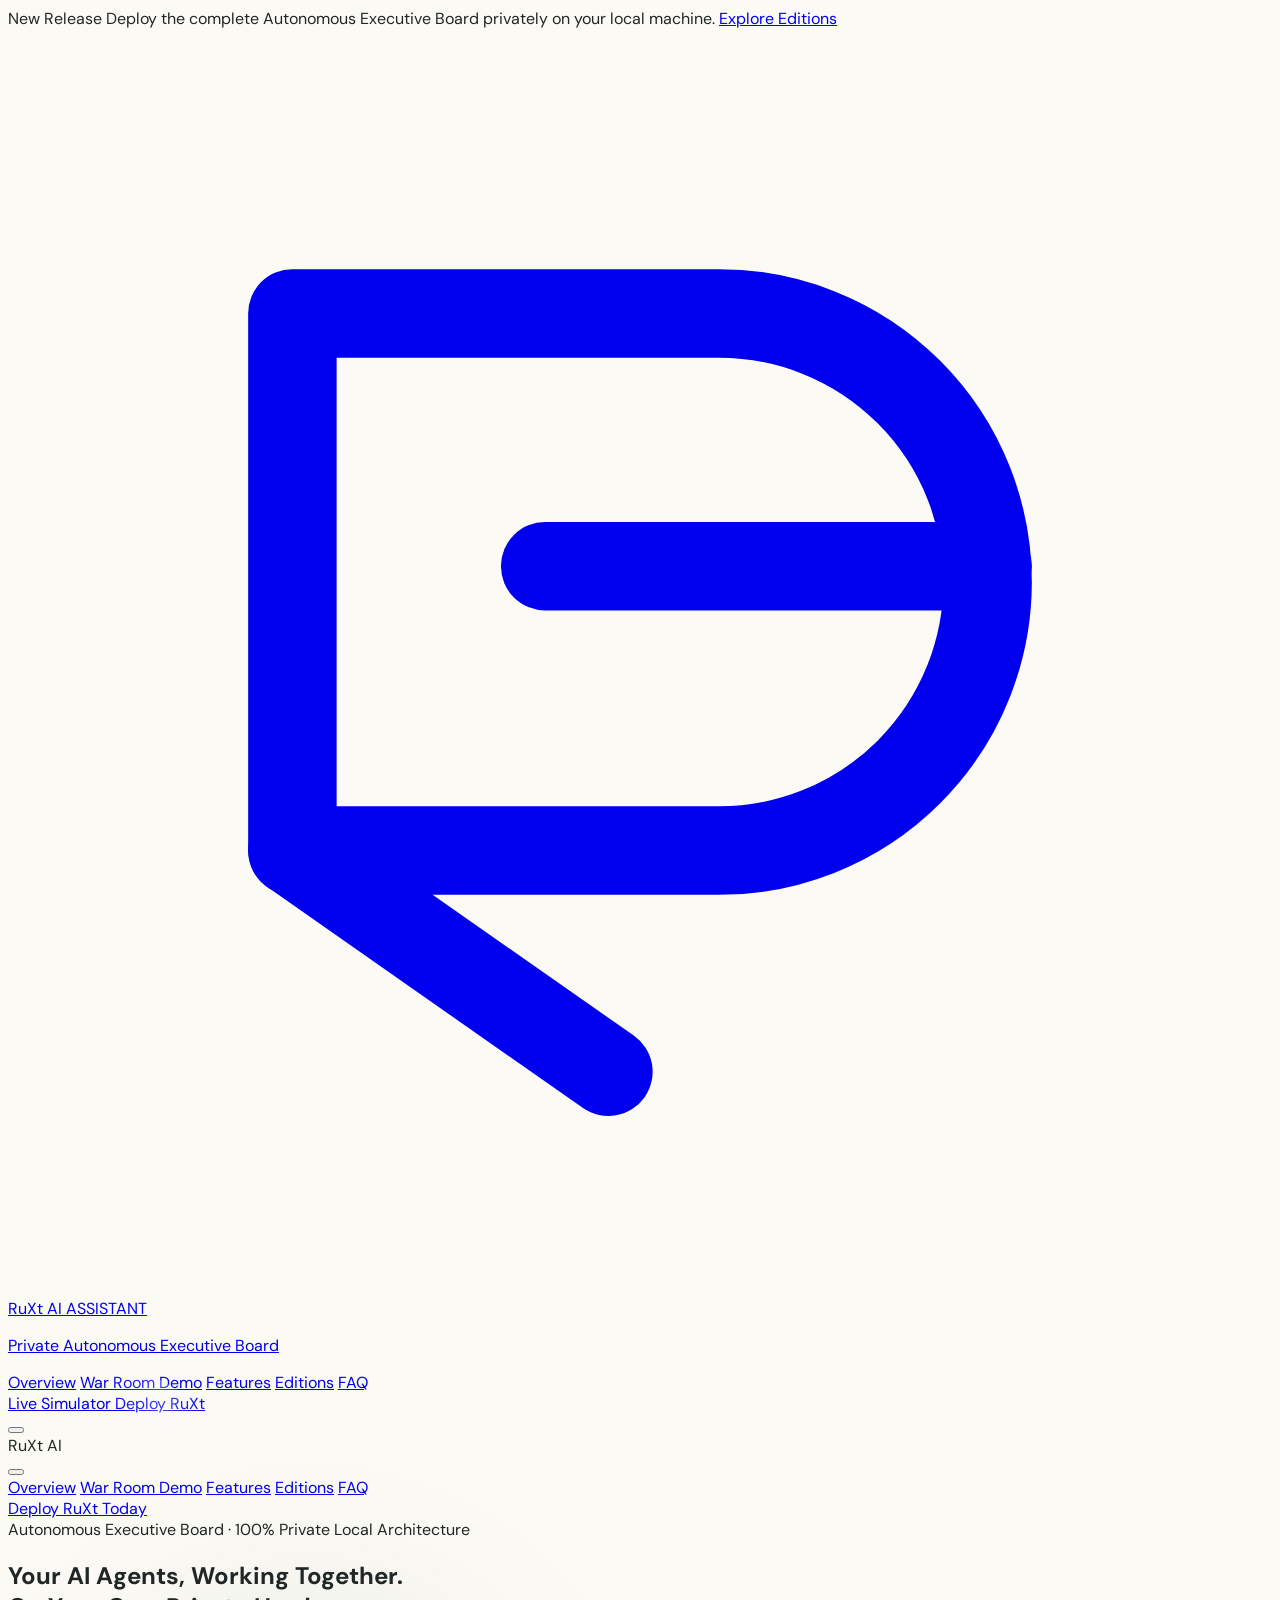
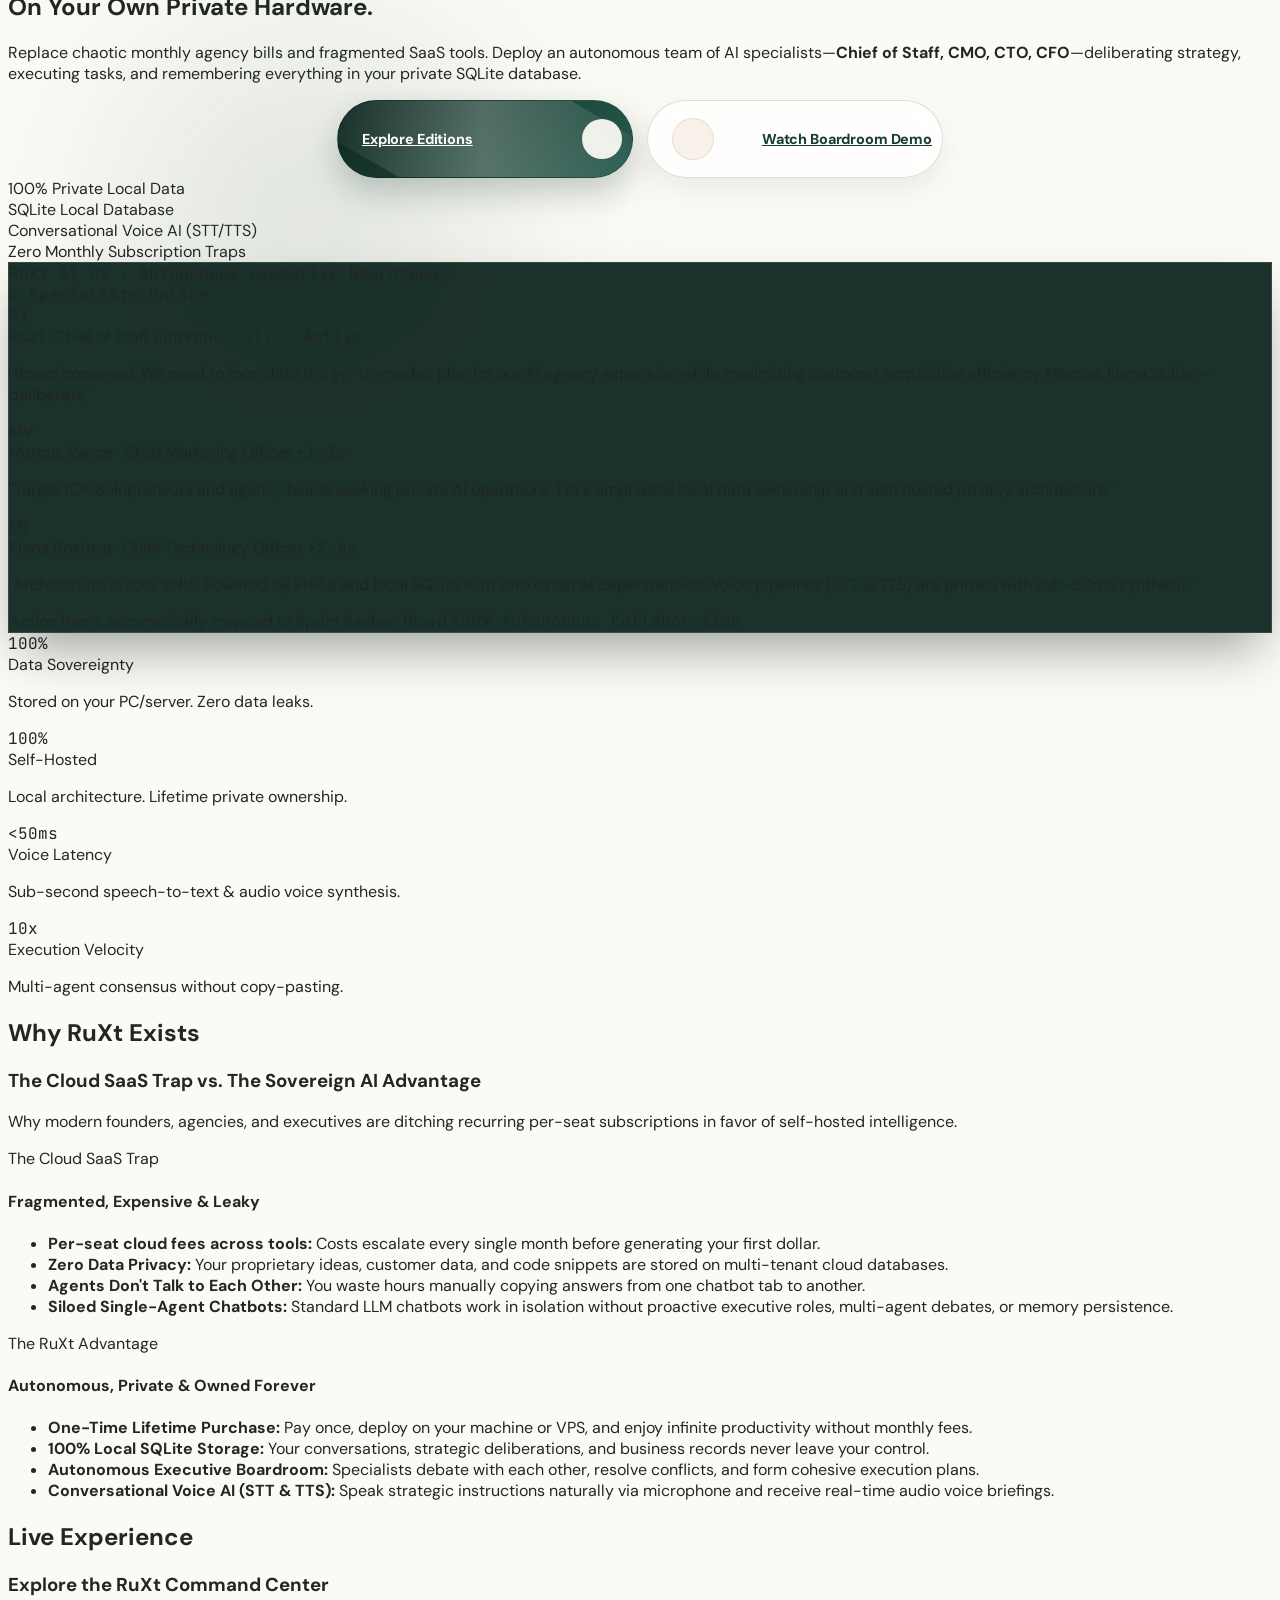
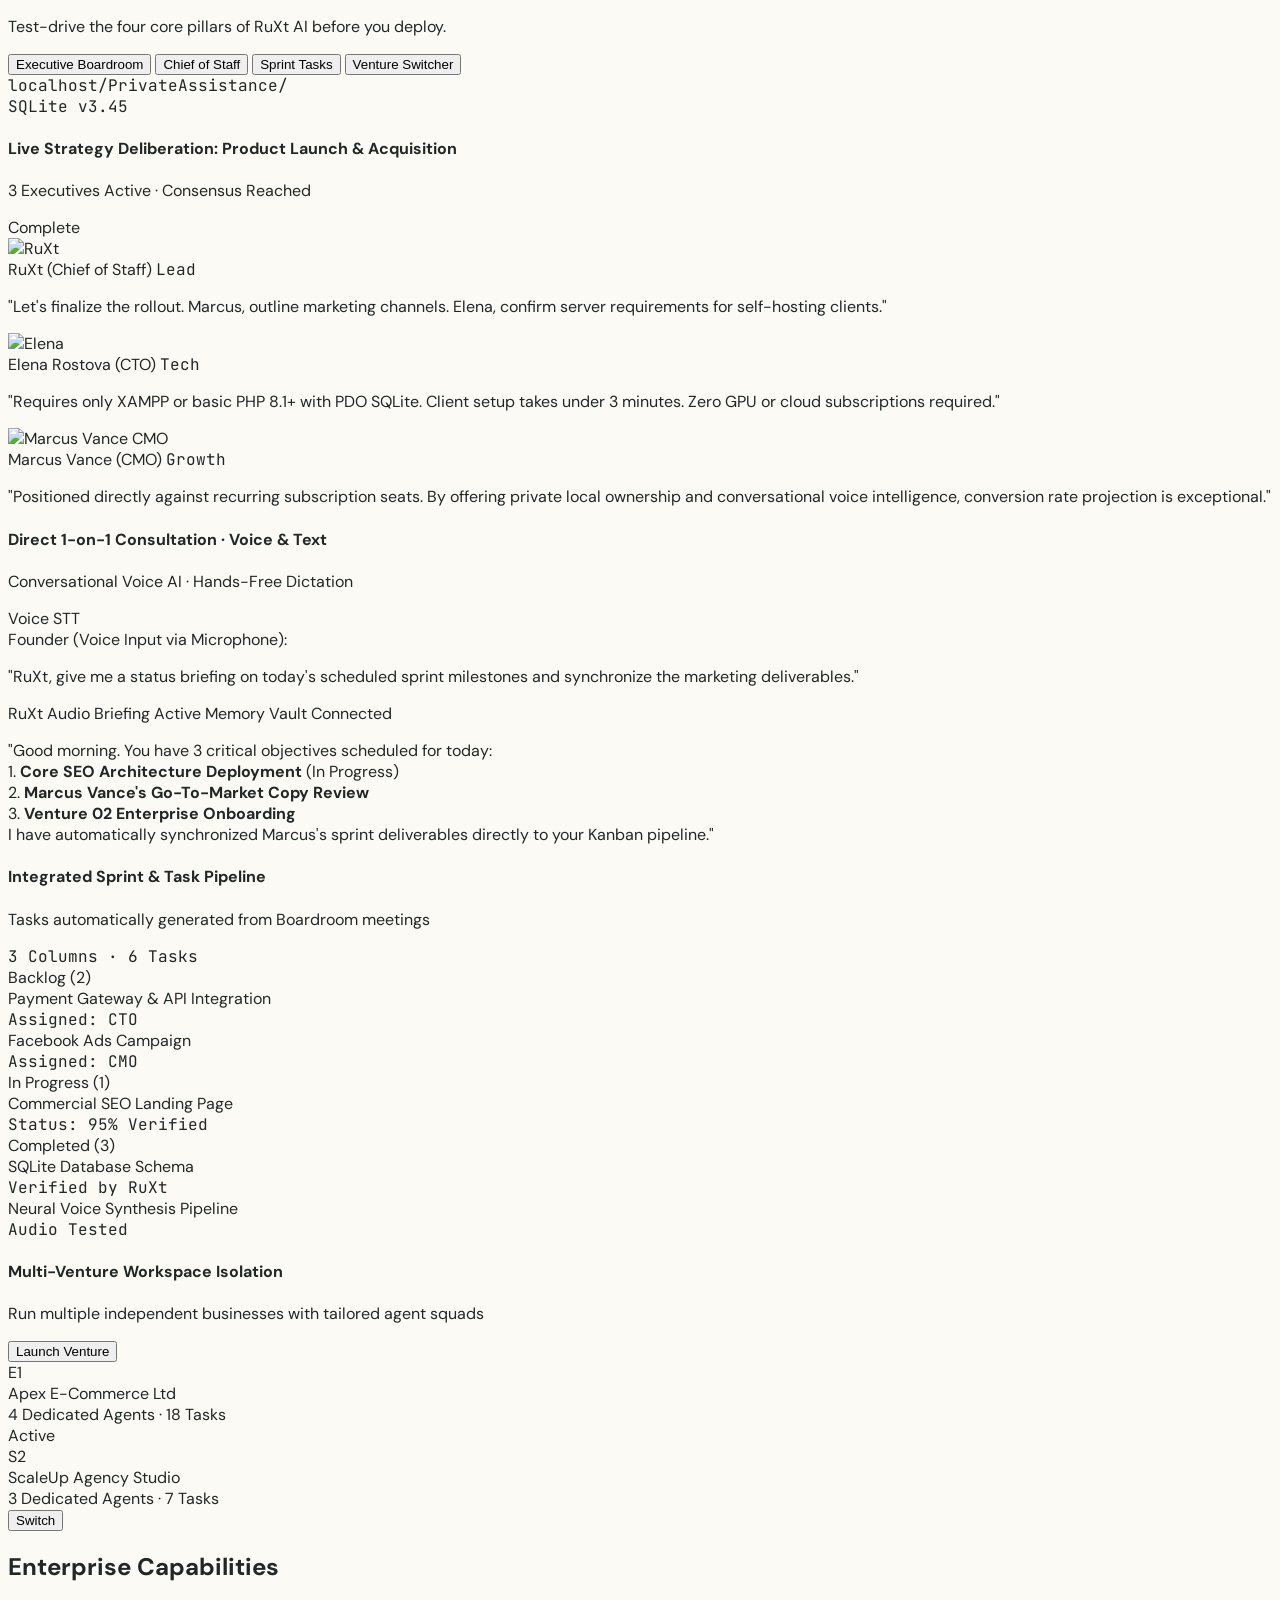
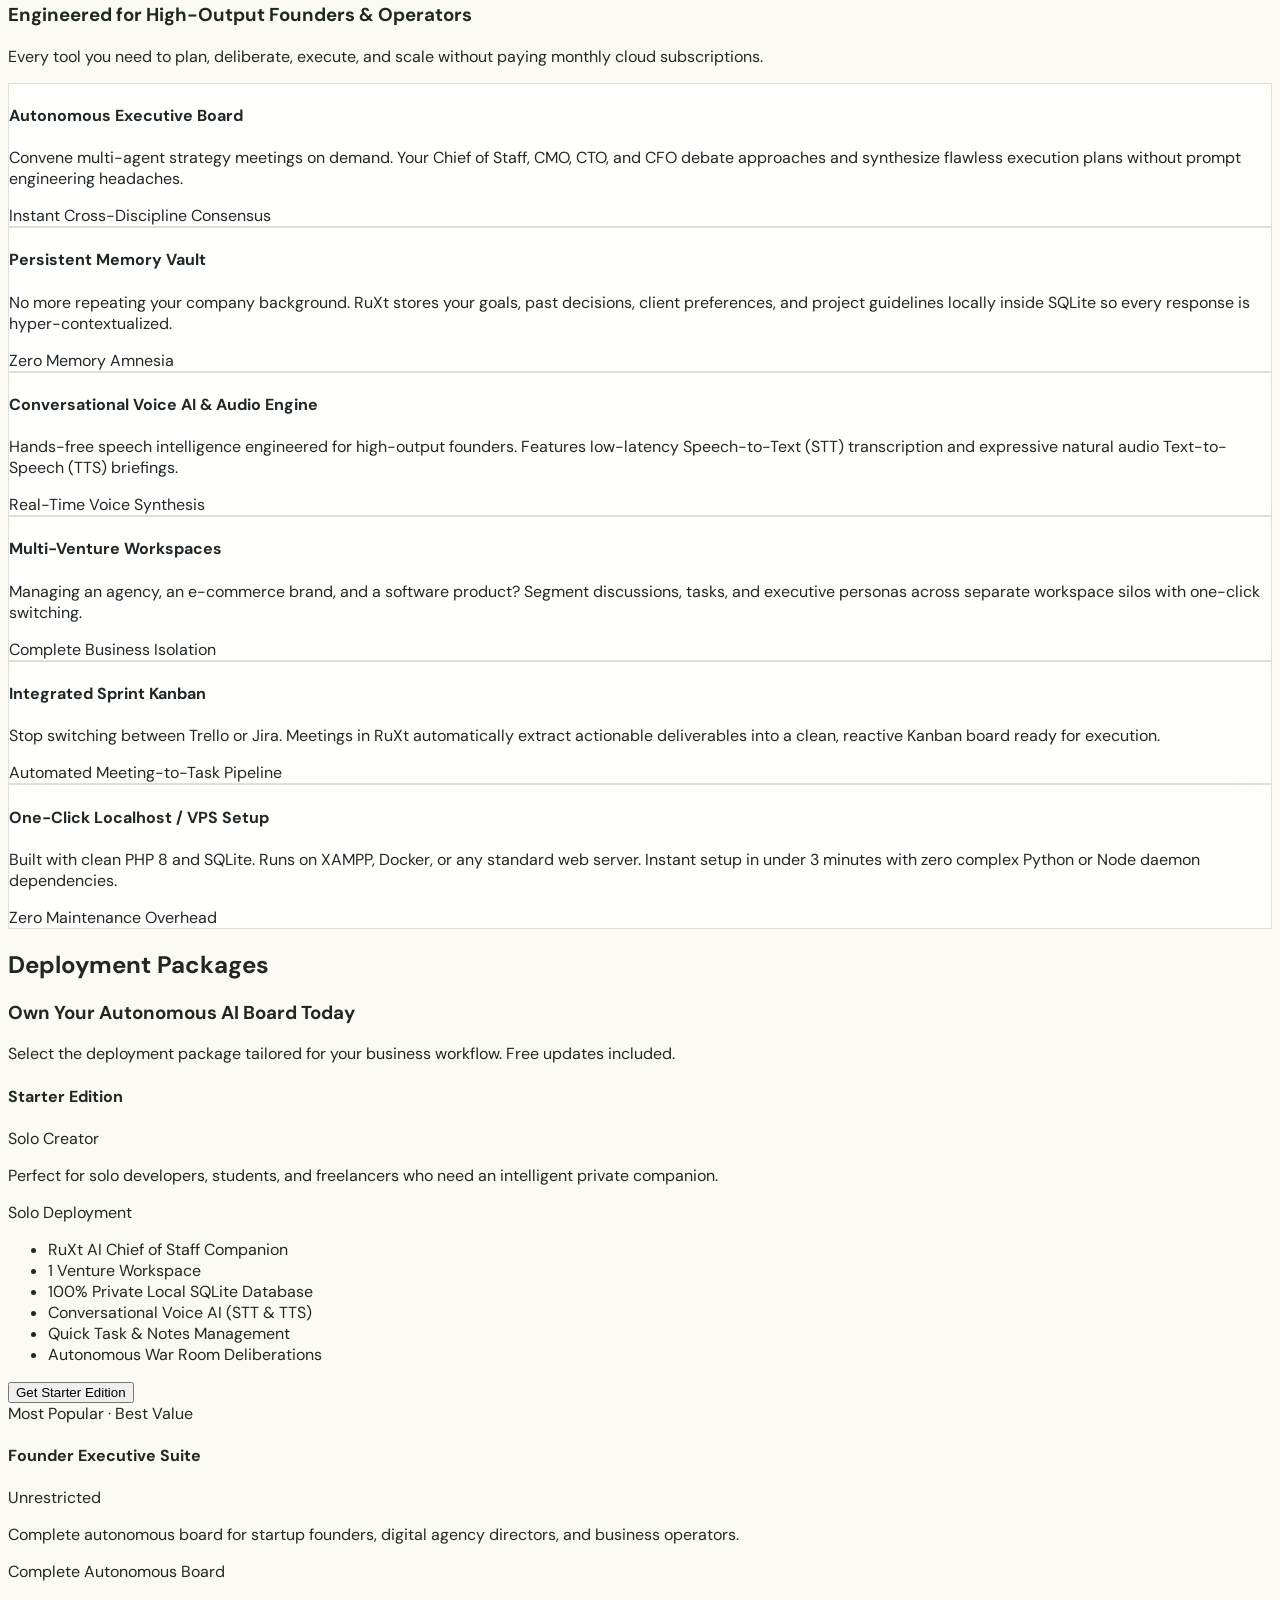
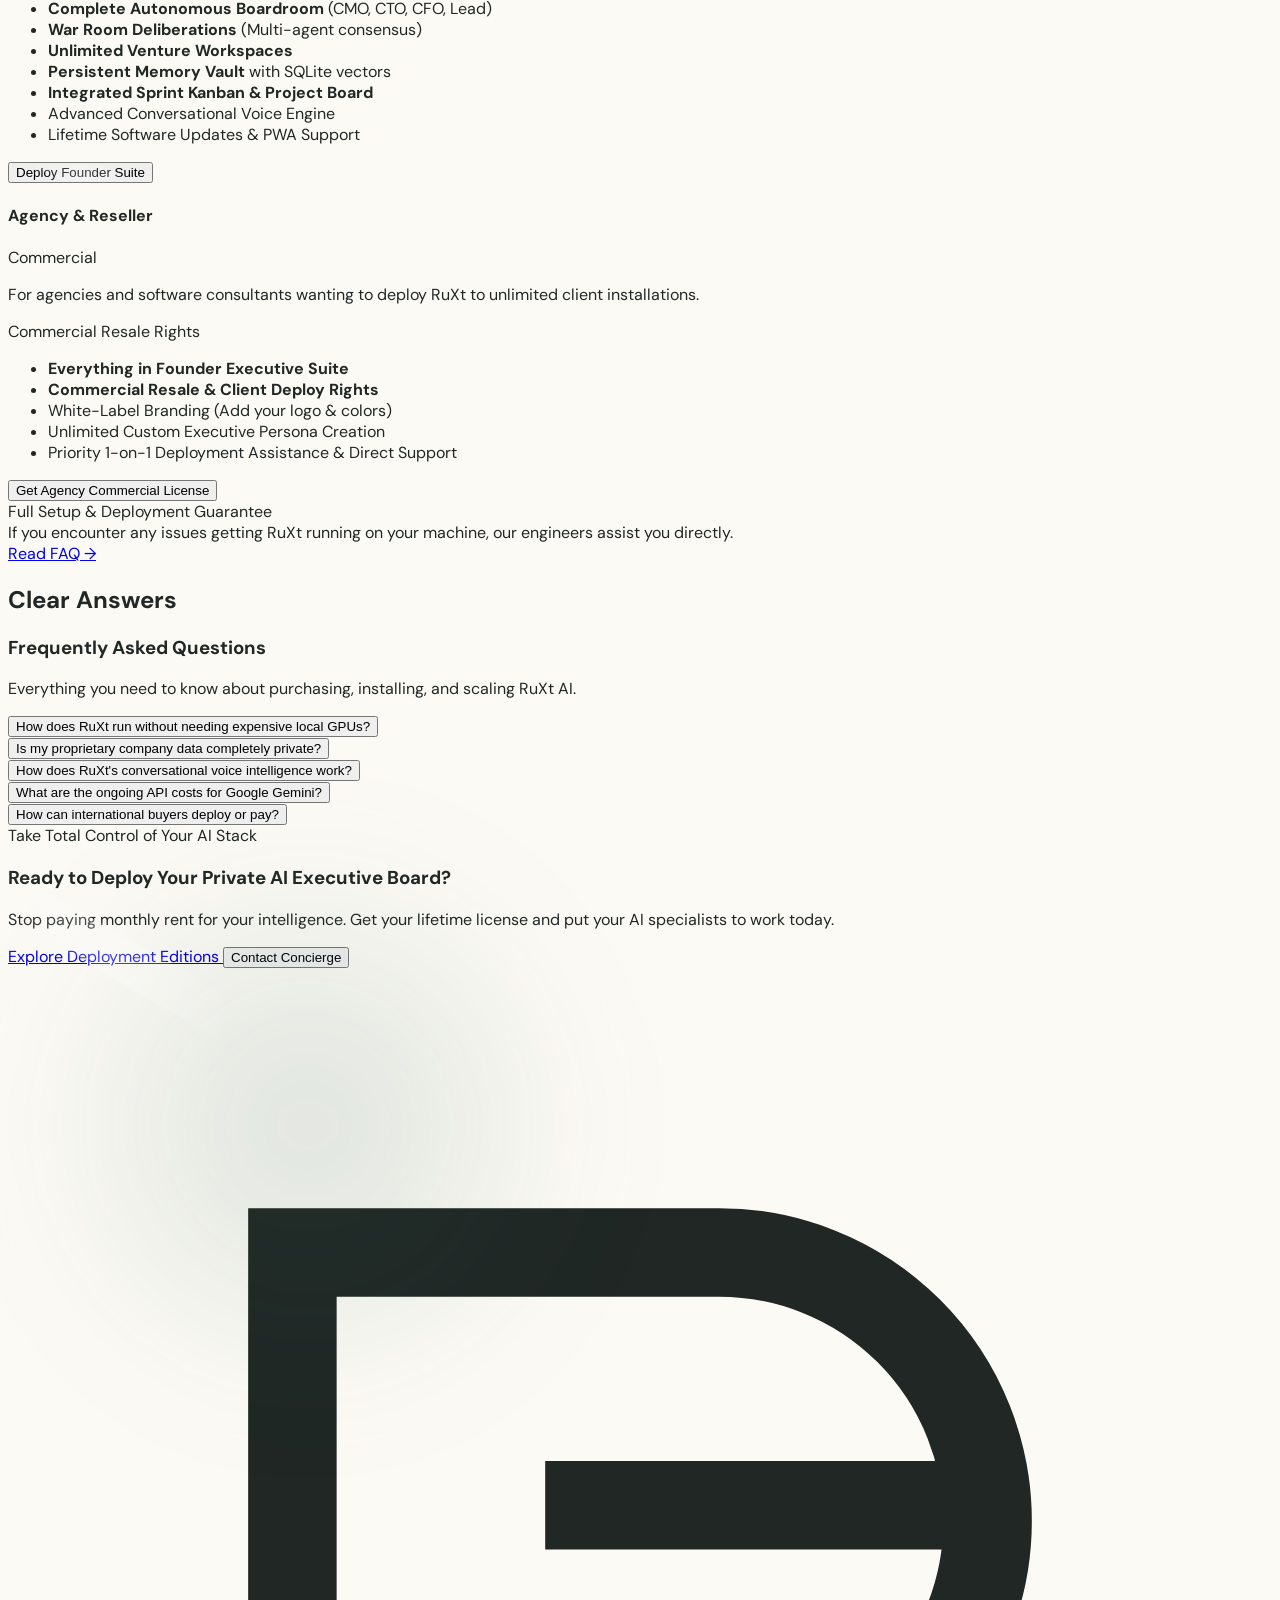
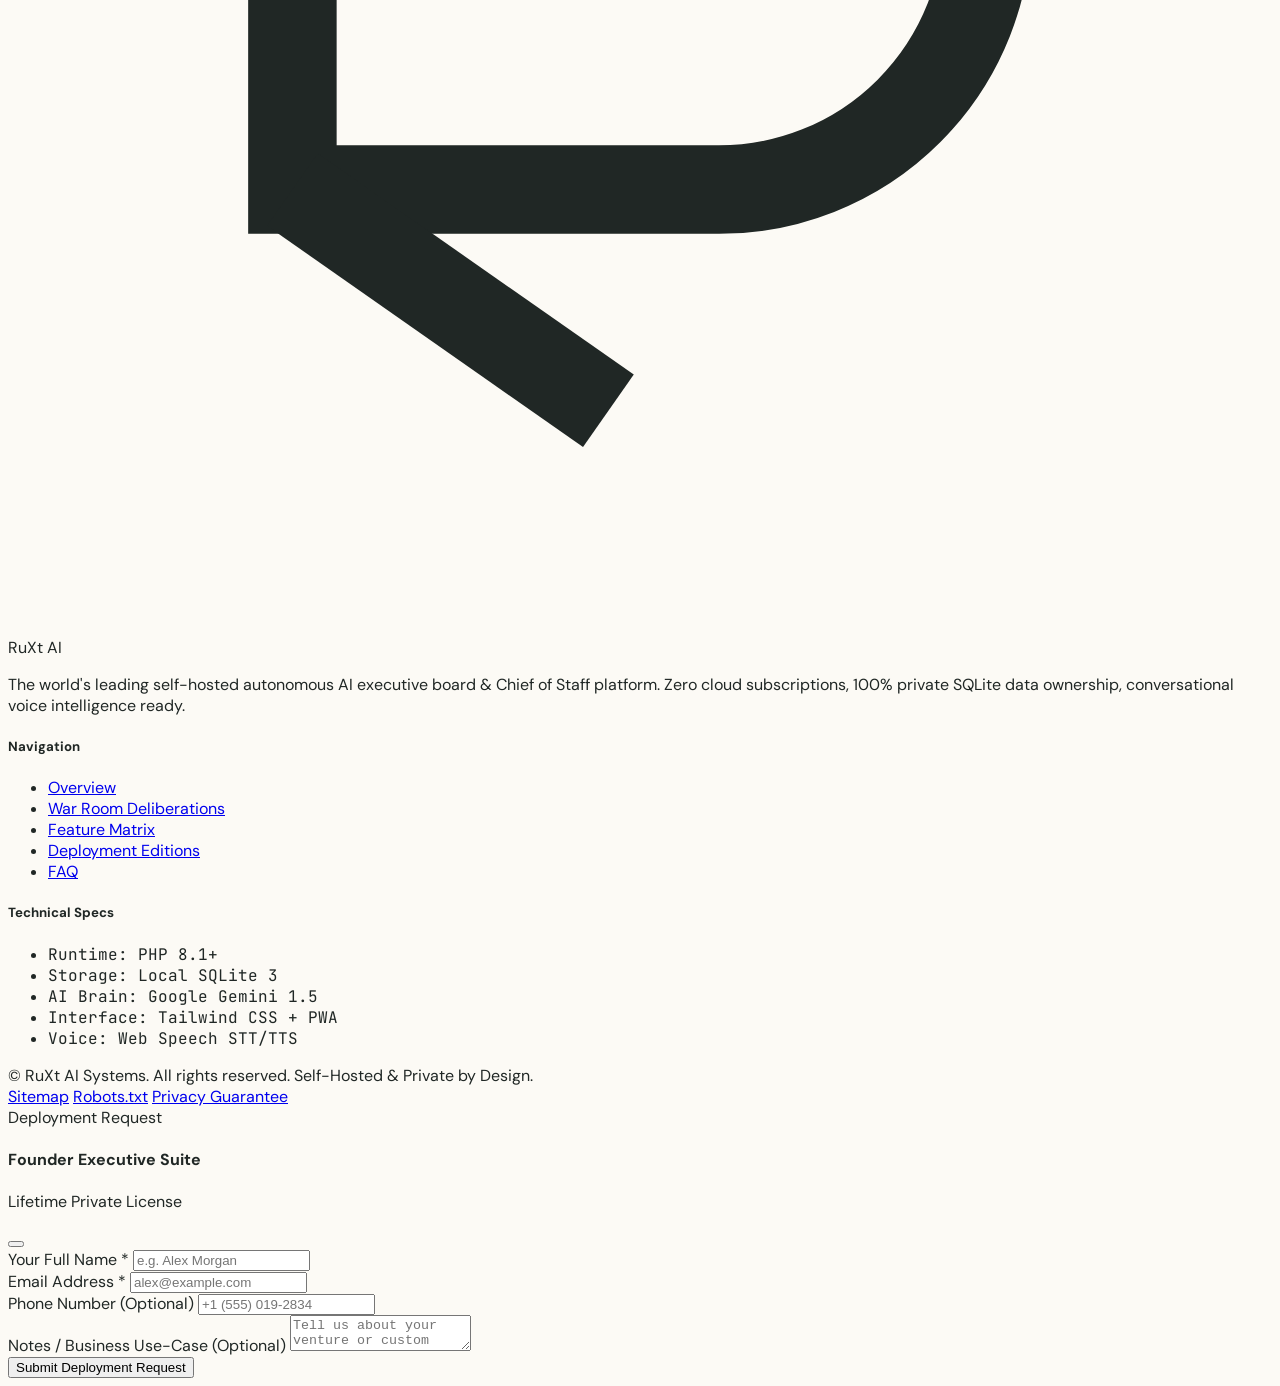
==== index.html @ 7f6bb033 "Refine homepage hero CTA buttons" ====
<!DOCTYPE html>
<html lang="en" class="scroll-smooth">
<head>
    <meta charset="UTF-8">
    <meta name="viewport" content="width=device-width, initial-scale=1.0, maximum-scale=5.0">
    <meta http-equiv="X-UA-Compatible" content="IE=edge">

    <!-- Primary SEO Meta Tags -->
    <title>RuXt AI · Autonomous AI Executive Board &amp; Private Chief of Staff Software</title>
    <meta name="title" content="RuXt AI · Autonomous AI Executive Board &amp; Private Chief of Staff Software">
    <meta name="description" content="Deploy an autonomous AI Executive Board &amp; Chief of Staff on your private hardware. 100% private SQLite database, zero SaaS subscription fees, conversational voice AI.">
    <meta name="keywords" content="autonomous AI executive board, private chief of staff, self-hosted AI agents, multi-agent AI deliberation, local SQLite AI memory, private venture workspace, executive AI suite, conversational voice AI, offline private AI, RuXt AI">
    <meta name="author" content="RuXt Technologies">
    <meta name="robots" content="index, follow, max-image-preview:large, max-snippet:-1, max-video-preview:-1">
    <link rel="canonical" href="https://sanka43.github.io/Private_assistance_web/">

    <!-- Open Graph / Facebook / LinkedIn / WhatsApp -->
    <meta property="og:type" content="website">
    <meta property="og:locale" content="en_US">
    <meta property="og:url" content="https://sanka43.github.io/Private_assistance_web/">
    <meta property="og:title" content="RuXt AI · Autonomous AI Executive Board &amp; Private Chief of Staff">
    <meta property="og:description" content="Deploy an autonomous executive board (CMO, CTO, CFO, Chief of Staff) on your private machine. 100% private, zero SaaS subscription fees.">
    <meta property="og:image" content="https://sanka43.github.io/Private_assistance_web/assets/icons/og-preview.svg">
    <meta property="og:image:width" content="1200">
    <meta property="og:image:height" content="630">
    <meta property="og:site_name" content="RuXt AI">

    <!-- Twitter Card -->
    <meta name="twitter:card" content="summary_large_image">
    <meta name="twitter:url" content="https://sanka43.github.io/Private_assistance_web/">
    <meta name="twitter:title" content="RuXt AI · Autonomous AI Executive Board">
    <meta name="twitter:description" content="Your private AI agents, working together. 100% data privacy, lifetime license, conversational voice AI.">
    <meta name="twitter:image" content="https://sanka43.github.io/Private_assistance_web/assets/icons/og-preview.svg">

    <!-- Favicon & PWA Icons -->
    <link rel="icon" type="image/svg+xml" href="assets/icons/ruxt-logo.svg">
    <link rel="apple-touch-icon" href="assets/icons/icon-192.png">
    <meta name="theme-color" content="#173d34">

    <!-- Preconnect Google Fonts -->
    <link rel="preconnect" href="https://fonts.googleapis.com">
    <link rel="preconnect" href="https://fonts.gstatic.com" crossorigin>
    <link href="https://fonts.googleapis.com/css2?family=DM+Sans:ital,opsz,wght@0,9..40,100..1000;1,9..40,100..1000&family=JetBrains+Mono:wght@400;500;600;700&display=swap" rel="stylesheet">

    <!-- Tailwind CSS CDN -->
    <script src="https://cdn.tailwindcss.com"></script>
    <script>
        tailwind.config = {
            darkMode: 'class',
            theme: {
                extend: {
                    fontFamily: {
                        sans: ['"DM Sans"', 'system-ui', '-apple-system', 'sans-serif'],
                        mono: ['"JetBrains Mono"', 'monospace']
                    },
                    colors: {
                        ruxtPine: '#173d34',
                        ruxtPineHover: '#285c4e',
                        ruxtPineDeep: '#0f2620',
                        ruxtCream: '#fcfaf5',
                        ruxtPanel: '#f5f2e9',
                        ruxtLine: '#ddd8cc',
                        ruxtLineSoft: '#e8e3d9',
                        ruxtText: '#202725',
                        ruxtMuted: '#68716d',
                        ruxtGold: '#b7843f',
                        ruxtSage: '#799a87'
                    }
                }
            }
        }
    </script>

    <!-- Lucide Icons CDN -->
    <script src="https://unpkg.com/lucide@latest"></script>

    <!-- Custom CSS -->
    <link rel="stylesheet" href="assets/css/custom.css">

    <!-- Schema.org JSON-LD Structured Data for Full SEO Authority -->
    <script type="application/ld+json">
    {
      "@context": "https://schema.org",
      "@graph": [
        {
          "@type": "SoftwareApplication",
          "@id": "https://sanka43.github.io/Private_assistance_web/#software",
          "name": "RuXt AI",
          "applicationCategory": "BusinessApplication",
          "operatingSystem": "Cross-platform (Windows, macOS, Linux, Web, Android, iOS)",
          "featureList": [
            "Autonomous Multi-Agent War Room Deliberations",
            "Private Local SQLite Memory Vault",
            "Conversational Voice AI (STT & TTS)",
            "Integrated Sprint Kanban & Task Pipeline",
            "Multi-Venture Workspace Isolation",
            "Self-Hosted Architecture with Zero Cloud Tracking"
          ],
          "aggregateRating": {
            "@type": "AggregateRating",
            "ratingValue": "4.9",
            "reviewCount": "142"
          },
          "description": "Autonomous AI Executive Board and Private Chief of Staff web software built for local deployment with zero monthly cloud subscriptions."
        },
        {
          "@type": "Organization",
          "@id": "https://sanka43.github.io/Private_assistance_web/#organization",
          "name": "RuXt AI Systems",
          "url": "https://sanka43.github.io/Private_assistance_web/",
          "logo": "https://sanka43.github.io/Private_assistance_web/assets/icons/ruxt-logo.svg"
        },
        {
          "@type": "BreadcrumbList",
          "@id": "https://sanka43.github.io/Private_assistance_web/#breadcrumbs",
          "itemListElement": [
            {
              "@type": "ListItem",
              "position": 1,
              "name": "Home",
              "item": "https://sanka43.github.io/Private_assistance_web/"
            },
            {
              "@type": "ListItem",
              "position": 2,
              "name": "Boardroom Simulator",
              "item": "https://sanka43.github.io/Private_assistance_web/#boardroom"
            },
            {
              "@type": "ListItem",
              "position": 3,
              "name": "Features",
              "item": "https://sanka43.github.io/Private_assistance_web/#features"
            },
            {
              "@type": "ListItem",
              "position": 4,
              "name": "Deployment Editions",
              "item": "https://sanka43.github.io/Private_assistance_web/#editions"
            },
            {
              "@type": "ListItem",
              "position": 5,
              "name": "FAQ",
              "item": "https://sanka43.github.io/Private_assistance_web/#faq"
            }
          ]
        },
        {
          "@type": "FAQPage",
          "@id": "https://sanka43.github.io/Private_assistance_web/#faq",
          "mainEntity": [
            {
              "@type": "Question",
              "name": "How does RuXt run without expensive GPU hardware?",
              "acceptedAnswer": {
                "@type": "Answer",
                "text": "RuXt runs locally via PHP and SQLite while connecting seamlessly to ultra-fast Google Gemini Flash & Pro APIs. Your logic, prompts, team memory, and database remain 100% on your machine."
              }
            },
            {
              "@type": "Question",
              "name": "Is my business data completely private?",
              "acceptedAnswer": {
                "@type": "Answer",
                "text": "Yes! All chat histories, executive deliberations, venture strategies, memory vault records, and project tasks are stored locally inside SQLite database files on your own server or laptop."
              }
            },
            {
              "@type": "Question",
              "name": "How does RuXt's conversational voice intelligence work?",
              "acceptedAnswer": {
                "@type": "Answer",
                "text": "RuXt features hands-free low-latency conversational voice intelligence. You can speak naturally via Speech-to-Text (STT) and receive natural, clear audio voice readouts via Text-to-Speech (TTS) synthesis."
              }
            },
            {
              "@type": "Question",
              "name": "Are there recurring monthly subscription fees?",
              "acceptedAnswer": {
                "@type": "Answer",
                "text": "No recurring software subscriptions! When you deploy RuXt AI, you get a lifetime license with full source ownership to run on your own PC, XAMPP, or private VPS."
              }
            }
          ]
        }
      ]
    }
    </script>
</head>
<body class="bg-[#fcfaf5] text-[#202725] antialiased selection:bg-[#173d34] selection:text-[#fcfaf5]">

    <!-- Top Announcement Bar -->
    <aside aria-label="Announcement" class="bg-[#173d34] text-[#fcfaf5] py-2 px-4 text-xs font-medium text-center flex items-center justify-center gap-2 border-b border-[#285c4e]">
        <span class="bg-[#b7843f] text-[#fcfaf5] text-[10px] font-bold px-2 py-0.5 rounded-full uppercase tracking-wider">New Release</span>
        <span>Deploy the complete Autonomous Executive Board privately on your local machine.</span>
        <a href="#editions" class="underline hover:text-[#ffd580] ml-1 font-semibold flex items-center gap-0.5">Explore Editions <i data-lucide="chevron-right" class="w-3.5 h-3.5"></i></a>
    </aside>

    <!-- Header Navigation -->
    <header class="sticky top-0 z-50 bg-[#fcfaf5]/90 backdrop-blur-md border-b border-[#ddd8cc] transition-all">
        <div class="max-w-7xl mx-auto px-4 sm:px-6 lg:px-8 h-20 flex items-center justify-between">
            <!-- Brand Logo -->
            <a href="#" class="flex items-center space-x-3 group" title="RuXt AI - Official Sales Portal">
                <div class="w-10 h-10 rounded-xl bg-[#173d34] text-[#fcfaf5] flex items-center justify-center -rotate-3 shadow-md shadow-[#173d34]/20 group-hover:rotate-0 transition-transform">
                    <svg class="w-6 h-6" viewBox="0 0 40 40" fill="none" stroke="currentColor" stroke-width="2.8" stroke-linecap="round" stroke-linejoin="round">
                        <path d="M9 9h13.5a8.5 8.5 0 0 1 0 17H9z"/>
                        <path d="M9 26l10 7"/>
                        <path d="M17 17h14"/>
                    </svg>
                </div>
                <div>
                    <div class="flex items-center gap-2">
                        <span class="text-xl font-extrabold tracking-tight text-[#173d34]">RuXt</span>
                        <span class="text-[9px] bg-[#173d34]/10 text-[#173d34] border border-[#173d34]/20 px-2 py-0.5 rounded-full font-bold uppercase tracking-wider">AI ASSISTANT</span>
                    </div>
                    <p class="text-[11px] text-[#68716d] font-medium hidden sm:block">Private Autonomous Executive Board</p>
                </div>
            </a>

            <!-- Desktop Nav Links -->
            <nav class="hidden lg:flex items-center space-x-8 text-sm font-semibold text-[#68716d]">
                <a href="#overview" class="hover:text-[#173d34] transition-colors">Overview</a>
                <a href="#boardroom" class="hover:text-[#173d34] transition-colors">War Room Demo</a>
                <a href="#features" class="hover:text-[#173d34] transition-colors">Features</a>
                <a href="#editions" class="hover:text-[#173d34] transition-colors">Editions</a>
                <a href="#faq" class="hover:text-[#173d34] transition-colors">FAQ</a>
            </nav>

            <!-- Right CTA Actions -->
            <div class="hidden sm:flex items-center space-x-4">
                <a href="#boardroom" class="text-xs font-bold text-[#173d34] hover:text-[#285c4e] px-3 py-2 rounded-xl border border-[#ddd8cc] hover:bg-[#f5f2e9] transition-all flex items-center gap-1.5">
                    <i data-lucide="play-circle" class="w-4 h-4 text-[#b7843f]"></i>
                    <span>Live Simulator</span>
                </a>
                <a href="#editions" class="btn-shimmer text-xs font-bold bg-[#173d34] hover:bg-[#285c4e] text-[#fcfaf5] px-5 py-2.5 rounded-full shadow-lg shadow-[#173d34]/20 transition-all flex items-center gap-1.5 active:scale-95">
                    <span>Deploy RuXt</span>
                    <i data-lucide="arrow-right" class="w-4 h-4"></i>
                </a>
            </div>

            <!-- Mobile Hamburger Button -->
            <button id="mobileMenuBtn" aria-label="Open Navigation Menu" class="lg:hidden text-[#173d34] p-2 rounded-xl hover:bg-[#ede8dc] transition-colors">
                <i data-lucide="menu" class="w-6 h-6"></i>
            </button>
        </div>

        <!-- Mobile Drawer Menu -->
        <div id="mobileMenu" class="hidden lg:hidden fixed inset-0 z-50 bg-[#202725]/60 backdrop-blur-sm">
            <div class="w-4/5 max-w-sm bg-[#fcfaf5] h-full shadow-2xl p-6 flex flex-col justify-between">
                <div>
                    <div class="flex items-center justify-between pb-6 border-b border-[#ddd8cc]">
                        <div class="flex items-center space-x-2">
                            <span class="text-lg font-extrabold text-[#173d34]">RuXt AI</span>
                        </div>
                        <button id="closeMobileMenuBtn" aria-label="Close Menu" class="text-[#68716d] p-2 rounded-lg hover:bg-[#ede8dc]">
                            <i data-lucide="x" class="w-5 h-5"></i>
                        </button>
                    </div>

                    <nav class="mt-6 flex flex-col space-y-4 text-base font-bold text-[#202725]">
                        <a href="#overview" class="mobile-nav-link hover:text-[#173d34]">Overview</a>
                        <a href="#boardroom" class="mobile-nav-link hover:text-[#173d34]">War Room Demo</a>
                        <a href="#features" class="mobile-nav-link hover:text-[#173d34]">Features</a>
                        <a href="#editions" class="mobile-nav-link hover:text-[#173d34]">Editions</a>
                        <a href="#faq" class="mobile-nav-link hover:text-[#173d34]">FAQ</a>
                    </nav>
                </div>

                <div class="pt-6 border-t border-[#ddd8cc] space-y-3">
                    <a href="#editions" class="mobile-nav-link w-full py-3 bg-[#173d34] text-[#fcfaf5] font-bold rounded-xl flex items-center justify-center space-x-2 shadow-lg">
                        <span>Deploy RuXt Today</span>
                        <i data-lucide="arrow-right" class="w-4 h-4"></i>
                    </a>
                </div>
            </div>
        </div>
    </header>

    <main id="overview">
        <!-- Hero Section -->
        <section class="relative pt-12 pb-20 md:pt-20 md:pb-28 overflow-hidden">
            <!-- Ambient Background Glow -->
            <div class="hero-glow top-10 left-1/2 -translate-x-1/2"></div>

            <div class="max-w-7xl mx-auto px-4 sm:px-6 lg:px-8 relative z-10 text-center">
                <!-- Status Pill -->
                <div class="inline-flex items-center gap-2 px-4 py-1.5 rounded-full text-xs font-semibold bg-[#173d34]/10 text-[#173d34] border border-[#173d34]/20 mb-8 shadow-sm">
                    <span class="w-2 h-2 rounded-full bg-emerald-500 live-pulse"></span>
                    <span>Autonomous Executive Board · 100% Private Local Architecture</span>
                </div>

                <!-- Main Punchy Headline -->
                <h1 class="text-4xl sm:text-5xl md:text-6xl lg:text-7xl font-extrabold text-[#173d34] tracking-tight max-w-5xl mx-auto leading-[1.1] mb-6">
                    Your AI Agents, Working Together. <br class="hidden sm:inline">
                    <span class="bg-gradient-to-r from-[#173d34] via-[#285c4e] to-[#b7843f] bg-clip-text text-transparent">
                        On Your Own Private Hardware.
                    </span>
                </h1>

                <!-- Subtitle / Value Hook -->
                <p class="text-lg sm:text-xl text-[#68716d] max-w-3xl mx-auto font-normal leading-relaxed mb-10">
                    Replace chaotic monthly agency bills and fragmented SaaS tools. Deploy an autonomous team of AI specialists—<strong>Chief of Staff, CMO, CTO, CFO</strong>—deliberating strategy, executing tasks, and remembering everything in your private SQLite database.
                </p>

                <!-- CTA Action Buttons -->
                <div class="hero-cta-group mb-12">
                    <a href="#editions" class="hero-cta hero-cta-primary btn-shimmer">
                        <span>Explore Editions</span>
                        <span class="hero-cta-icon" aria-hidden="true"><i data-lucide="arrow-right"></i></span>
                    </a>
                    <a href="#boardroom" class="hero-cta hero-cta-secondary">
                        <span class="hero-cta-icon" aria-hidden="true"><i data-lucide="play"></i></span>
                        <span>Watch Boardroom Demo</span>
                    </a>
                </div>

                <!-- Trust Badges -->
                <div class="flex flex-wrap items-center justify-center gap-6 sm:gap-10 text-xs font-semibold text-[#68716d]">
                    <div class="flex items-center gap-2">
                        <i data-lucide="shield-check" class="w-4 h-4 text-[#173d34]"></i>
                        <span>100% Private Local Data</span>
                    </div>
                    <div class="flex items-center gap-2">
                        <i data-lucide="database" class="w-4 h-4 text-[#173d34]"></i>
                        <span>SQLite Local Database</span>
                    </div>
                    <div class="flex items-center gap-2">
                        <i data-lucide="mic" class="w-4 h-4 text-[#173d34]"></i>
                        <span>Conversational Voice AI (STT/TTS)</span>
                    </div>
                    <div class="flex items-center gap-2">
                        <i data-lucide="credit-card" class="w-4 h-4 text-[#173d34]"></i>
                        <span>Zero Monthly Subscription Traps</span>
                    </div>
                </div>

                <!-- Hero Mockup Window -->
                <div class="mt-16 max-w-5xl mx-auto rounded-3xl dark-glass-card p-4 sm:p-6 text-left border border-[#799a87]/30 shadow-2xl relative">
                    <!-- Window Header -->
                    <div class="flex items-center justify-between pb-4 mb-4 border-b border-[#285c4e]/50">
                        <div class="flex items-center space-x-2">
                            <span class="w-3 h-3 rounded-full bg-red-500 inline-block"></span>
                            <span class="w-3 h-3 rounded-full bg-amber-500 inline-block"></span>
                            <span class="w-3 h-3 rounded-full bg-emerald-500 inline-block"></span>
                            <span class="ml-3 font-mono text-xs text-[#a7f3d0]">RuXt AI OS · Autonomous Executive Boardroom</span>
                        </div>
                        <div class="flex items-center space-x-2 text-xs font-mono text-[#799a87]">
                            <span class="w-2 h-2 rounded-full bg-emerald-400 live-pulse"></span>
                            <span>4 Specialists Online</span>
                        </div>
                    </div>

                    <!-- Live Discussion Snippet Preview -->
                    <div class="space-y-3 font-sans text-xs sm:text-sm">
                        <!-- Message 1: RuXt Chief of Staff -->
                        <div class="p-3.5 rounded-2xl bg-[#142c26] border border-[#285c4e] flex items-start gap-3">
                            <div class="w-8 h-8 rounded-full bg-[#173d34] border border-[#ffd580] flex items-center justify-center font-bold text-[#ffd580] flex-shrink-0">
                                RX
                            </div>
                            <div class="flex-1 min-w-0">
                                <div class="flex items-center justify-between mb-1">
                                    <span class="font-bold text-[#fcfaf5]">RuXt · Chief of Staff</span>
                                    <span class="text-[10px] text-[#799a87] font-mono">Convene Call · Active</span>
                                </div>
                                <p class="text-[#d1ded9] leading-relaxed">
                                    "Board convened. We need to formulate the go-to-market plan for our AI agency expansion while maximizing customer acquisition efficiency. Marcus, Elena, Julian—deliberate."
                                </p>
                            </div>
                        </div>

                        <!-- Message 2: CMO -->
                        <div class="p-3.5 rounded-2xl bg-[#0f241e] border border-[#285c4e]/60 flex items-start gap-3">
                            <div class="w-8 h-8 rounded-full bg-amber-800 border border-amber-400 flex items-center justify-center font-bold text-amber-200 flex-shrink-0">
                                MV
                            </div>
                            <div class="flex-1 min-w-0">
                                <div class="flex items-center justify-between mb-1">
                                    <span class="font-bold text-amber-300">Marcus Vance · Chief Marketing Officer</span>
                                    <span class="text-[10px] text-[#799a87] font-mono">+1.2s</span>
                                </div>
                                <p class="text-[#d1ded9] leading-relaxed">
                                    "Target ICP: Solopreneurs and agency heads seeking private AI operations. Let's emphasize local data ownership and self-hosted privacy architecture."
                                </p>
                            </div>
                        </div>

                        <!-- Message 3: CTO -->
                        <div class="p-3.5 rounded-2xl bg-[#0f241e] border border-[#285c4e]/60 flex items-start gap-3">
                            <div class="w-8 h-8 rounded-full bg-blue-900 border border-blue-400 flex items-center justify-center font-bold text-blue-200 flex-shrink-0">
                                ER
                            </div>
                            <div class="flex-1 min-w-0">
                                <div class="flex items-center justify-between mb-1">
                                    <span class="font-bold text-blue-300">Elena Rostova · Chief Technology Officer</span>
                                    <span class="text-[10px] text-[#799a87] font-mono">+2.4s</span>
                                </div>
                                <p class="text-[#d1ded9] leading-relaxed">
                                    "Architecture is rock solid. Powered by PHP 8 and local SQLite with zero external dependencies. Voice pipelines (STT &amp; TTS) are primed with sub-50ms synthesis."
                                </p>
                            </div>
                        </div>
                    </div>

                    <!-- Bottom Bar Insight -->
                    <div class="mt-4 pt-3 border-t border-[#285c4e]/50 flex flex-wrap items-center justify-between text-xs text-[#a7f3d0]">
                        <span class="flex items-center gap-1.5">
                            <i data-lucide="check-circle-2" class="w-4 h-4 text-emerald-400"></i>
                            Action Items automatically mapped to Sprint Kanban Board
                        </span>
                        <span class="text-[#ffd580] font-mono font-bold">100% Autonomous Collaboration</span>
                    </div>
                </div>
            </div>
        </section>

        <!-- Social Proof Metric Numbers -->
        <section class="py-12 bg-[#f5f2e9] border-y border-[#ddd8cc]">
            <div class="max-w-7xl mx-auto px-4 sm:px-6 lg:px-8">
                <div class="grid grid-cols-2 md:grid-cols-4 gap-8 text-center">
                    <div class="space-y-1">
                        <div class="text-3xl sm:text-4xl font-extrabold text-[#173d34] font-mono">100%</div>
                        <div class="text-xs sm:text-sm font-bold text-[#202725]">Data Sovereignty</div>
                        <p class="text-xs text-[#68716d]">Stored on your PC/server. Zero data leaks.</p>
                    </div>
                    <div class="space-y-1">
                        <div class="text-3xl sm:text-4xl font-extrabold text-[#b7843f] font-mono">100%</div>
                        <div class="text-xs sm:text-sm font-bold text-[#202725]">Self-Hosted</div>
                        <p class="text-xs text-[#68716d]">Local architecture. Lifetime private ownership.</p>
                    </div>
                    <div class="space-y-1">
                        <div class="text-3xl sm:text-4xl font-extrabold text-[#173d34] font-mono">&lt;50ms</div>
                        <div class="text-xs sm:text-sm font-bold text-[#202725]">Voice Latency</div>
                        <p class="text-xs text-[#68716d]">Sub-second speech-to-text &amp; audio voice synthesis.</p>
                    </div>
                    <div class="space-y-1">
                        <div class="text-3xl sm:text-4xl font-extrabold text-[#799a87] font-mono">10x</div>
                        <div class="text-xs sm:text-sm font-bold text-[#202725]">Execution Velocity</div>
                        <p class="text-xs text-[#68716d]">Multi-agent consensus without copy-pasting.</p>
                    </div>
                </div>
            </div>
        </section>

        <!-- The Problem vs The Solution -->
        <section class="py-20 bg-[#fcfaf5]">
            <div class="max-w-7xl mx-auto px-4 sm:px-6 lg:px-8">
                <div class="text-center max-w-3xl mx-auto mb-16">
                    <h2 class="text-xs font-extrabold uppercase tracking-widest text-[#b7843f] mb-3">Why RuXt Exists</h2>
                    <h3 class="text-3xl sm:text-4xl font-extrabold text-[#173d34] tracking-tight">
                        The Cloud SaaS Trap vs. The Sovereign AI Advantage
                    </h3>
                    <p class="text-sm sm:text-base text-[#68716d] mt-3">
                        Why modern founders, agencies, and executives are ditching recurring per-seat subscriptions in favor of self-hosted intelligence.
                    </p>
                </div>

                <div class="grid grid-cols-1 md:grid-cols-2 gap-8 items-stretch">
                    <!-- The Old SaaS Way -->
                    <div class="p-8 rounded-3xl bg-[#f5f2e9] border border-[#ddd8cc] relative">
                        <div class="inline-flex items-center gap-1.5 px-3 py-1 rounded-full text-xs font-bold bg-red-100 text-red-700 mb-6">
                            <i data-lucide="x-circle" class="w-3.5 h-3.5"></i>
                            <span>The Cloud SaaS Trap</span>
                        </div>
                        <h4 class="text-xl font-bold text-[#202725] mb-4">Fragmented, Expensive &amp; Leaky</h4>
                        <ul class="space-y-4 text-xs sm:text-sm text-[#68716d]">
                            <li class="flex items-start gap-3">
                                <i data-lucide="alert-triangle" class="w-4 h-4 text-red-500 flex-shrink-0 mt-0.5"></i>
                                <span><strong>Per-seat cloud fees across tools:</strong> Costs escalate every single month before generating your first dollar.</span>
                            </li>
                            <li class="flex items-start gap-3">
                                <i data-lucide="alert-triangle" class="w-4 h-4 text-red-500 flex-shrink-0 mt-0.5"></i>
                                <span><strong>Zero Data Privacy:</strong> Your proprietary ideas, customer data, and code snippets are stored on multi-tenant cloud databases.</span>
                            </li>
                            <li class="flex items-start gap-3">
                                <i data-lucide="alert-triangle" class="w-4 h-4 text-red-500 flex-shrink-0 mt-0.5"></i>
                                <span><strong>Agents Don't Talk to Each Other:</strong> You waste hours manually copying answers from one chatbot tab to another.</span>
                            </li>
                            <li class="flex items-start gap-3">
                                <i data-lucide="alert-triangle" class="w-4 h-4 text-red-500 flex-shrink-0 mt-0.5"></i>
                                <span><strong>Siloed Single-Agent Chatbots:</strong> Standard LLM chatbots work in isolation without proactive executive roles, multi-agent debates, or memory persistence.</span>
                            </li>
                        </ul>
                    </div>

                    <!-- The RuXt Sovereign Way -->
                    <div class="p-8 rounded-3xl bg-[#ffffff] border-2 border-[#173d34] shadow-xl relative overflow-hidden">
                        <div class="absolute -right-8 -top-8 w-32 h-32 bg-[#173d34]/5 rounded-full pointer-events-none"></div>
                        <div class="inline-flex items-center gap-1.5 px-3 py-1 rounded-full text-xs font-bold bg-emerald-100 text-emerald-800 mb-6">
                            <i data-lucide="check-circle-2" class="w-3.5 h-3.5"></i>
                            <span>The RuXt Advantage</span>
                        </div>
                        <h4 class="text-xl font-bold text-[#173d34] mb-4">Autonomous, Private &amp; Owned Forever</h4>
                        <ul class="space-y-4 text-xs sm:text-sm text-[#202725]">
                            <li class="flex items-start gap-3">
                                <i data-lucide="check" class="w-4 h-4 text-emerald-600 flex-shrink-0 mt-0.5"></i>
                                <span><strong>One-Time Lifetime Purchase:</strong> Pay once, deploy on your machine or VPS, and enjoy infinite productivity without monthly fees.</span>
                            </li>
                            <li class="flex items-start gap-3">
                                <i data-lucide="check" class="w-4 h-4 text-emerald-600 flex-shrink-0 mt-0.5"></i>
                                <span><strong>100% Local SQLite Storage:</strong> Your conversations, strategic deliberations, and business records never leave your control.</span>
                            </li>
                            <li class="flex items-start gap-3">
                                <i data-lucide="check" class="w-4 h-4 text-emerald-600 flex-shrink-0 mt-0.5"></i>
                                <span><strong>Autonomous Executive Boardroom:</strong> Specialists debate with each other, resolve conflicts, and form cohesive execution plans.</span>
                            </li>
                            <li class="flex items-start gap-3">
                                <i data-lucide="check" class="w-4 h-4 text-emerald-600 flex-shrink-0 mt-0.5"></i>
                                <span><strong>Conversational Voice AI (STT &amp; TTS):</strong> Speak strategic instructions naturally via microphone and receive real-time audio voice briefings.</span>
                            </li>
                        </ul>
                    </div>
                </div>
            </div>
        </section>

        <!-- Interactive Product Simulator -->
        <section id="boardroom" class="py-20 bg-[#f5f2e9] border-y border-[#ddd8cc]">
            <div class="max-w-7xl mx-auto px-4 sm:px-6 lg:px-8">
                <div class="text-center max-w-3xl mx-auto mb-12">
                    <h2 class="text-xs font-extrabold uppercase tracking-widest text-[#b7843f] mb-3">Live Experience</h2>
                    <h3 class="text-3xl sm:text-4xl font-extrabold text-[#173d34] tracking-tight">
                        Explore the RuXt Command Center
                    </h3>
                    <p class="text-sm sm:text-base text-[#68716d] mt-3">
                        Test-drive the four core pillars of RuXt AI before you deploy.
                    </p>
                </div>

                <!-- Simulator Interactive Tab Switcher -->
                <div class="flex flex-wrap items-center justify-center gap-2 mb-8 max-w-2xl mx-auto bg-[#ffffff] p-1.5 rounded-2xl border border-[#ddd8cc] shadow-sm">
                    <button class="demo-tab-btn px-4 py-2 rounded-xl text-xs font-bold transition-all bg-[#173d34] text-[#fcfaf5] shadow-md flex items-center gap-1.5" data-tab="demo-boardroom">
                        <i data-lucide="users-round" class="w-3.5 h-3.5"></i>
                        <span>Executive Boardroom</span>
                    </button>
                    <button class="demo-tab-btn px-4 py-2 rounded-xl text-xs font-bold transition-all text-[#68716d] hover:text-[#173d34] hover:bg-[#f0ede4] flex items-center gap-1.5" data-tab="demo-chief">
                        <i data-lucide="sparkles" class="w-3.5 h-3.5"></i>
                        <span>Chief of Staff</span>
                    </button>
                    <button class="demo-tab-btn px-4 py-2 rounded-xl text-xs font-bold transition-all text-[#68716d] hover:text-[#173d34] hover:bg-[#f0ede4] flex items-center gap-1.5" data-tab="demo-kanban">
                        <i data-lucide="kanban-square" class="w-3.5 h-3.5"></i>
                        <span>Sprint Tasks</span>
                    </button>
                    <button class="demo-tab-btn px-4 py-2 rounded-xl text-xs font-bold transition-all text-[#68716d] hover:text-[#173d34] hover:bg-[#f0ede4] flex items-center gap-1.5" data-tab="demo-ventures">
                        <i data-lucide="layers" class="w-3.5 h-3.5"></i>
                        <span>Venture Switcher</span>
                    </button>
                </div>

                <!-- Simulator Window Container -->
                <div class="max-w-4xl mx-auto bg-[#ffffff] rounded-3xl border border-[#ddd8cc] shadow-xl overflow-hidden">
                    <!-- Top Window Bar -->
                    <div class="bg-[#f0ede4] px-6 py-3 border-b border-[#ddd8cc] flex items-center justify-between">
                        <div class="flex items-center space-x-2">
                            <span class="w-3 h-3 rounded-full bg-[#e15b5b]"></span>
                            <span class="w-3 h-3 rounded-full bg-[#e5a93c]"></span>
                            <span class="w-3 h-3 rounded-full bg-[#52b788]"></span>
                            <span class="ml-2 font-mono text-xs font-bold text-[#173d34]">localhost/PrivateAssistance/</span>
                        </div>
                        <div class="flex items-center space-x-2">
                            <span class="text-[10px] font-mono px-2 py-0.5 rounded bg-[#173d34]/10 text-[#173d34] font-bold">SQLite v3.45</span>
                        </div>
                    </div>

                    <!-- Panel 1: Boardroom Deliberation -->
                    <div id="demo-boardroom" class="demo-panel p-6 sm:p-8 space-y-4">
                        <div class="flex items-center justify-between pb-3 border-b border-[#e8e3d9]">
                            <div>
                                <h4 class="text-sm font-bold text-[#173d34]">Live Strategy Deliberation: Product Launch &amp; Acquisition</h4>
                                <p class="text-xs text-[#68716d]">3 Executives Active · Consensus Reached</p>
                            </div>
                            <span class="px-2.5 py-1 rounded-full text-[10px] font-bold bg-emerald-100 text-emerald-800 flex items-center gap-1">
                                <span class="w-1.5 h-1.5 rounded-full bg-emerald-600 live-pulse"></span> Complete
                            </span>
                        </div>

                        <div class="space-y-3">
                            <div class="p-4 rounded-2xl bg-[#fcfaf5] border border-[#ddd8cc] flex gap-3">
                                <img src="https://images.unsplash.com/photo-1573497019940-1c28c88b4f3e?w=100&auto=format&fit=crop&q=80" alt="RuXt" class="w-9 h-9 rounded-full object-cover border border-[#173d34]">
                                <div class="text-xs flex-1">
                                    <div class="font-bold text-[#173d34] flex items-center gap-1.5">
                                        <span>RuXt (Chief of Staff)</span>
                                        <span class="text-[9px] bg-[#173d34]/10 text-[#173d34] px-1.5 py-0.2 rounded font-mono">Lead</span>
                                    </div>
                                    <p class="text-[#202725] mt-1">
                                        "Let's finalize the rollout. Marcus, outline marketing channels. Elena, confirm server requirements for self-hosting clients."
                                    </p>
                                </div>
                            </div>

                            <div class="p-4 rounded-2xl bg-[#fcfaf5] border border-[#ddd8cc] flex gap-3">
                                <img src="https://images.unsplash.com/photo-1534528741775-53994a69daeb?w=100&auto=format&fit=crop&q=80" alt="Elena" class="w-9 h-9 rounded-full object-cover border border-[#285c4e]">
                                <div class="text-xs flex-1">
                                    <div class="font-bold text-[#285c4e] flex items-center gap-1.5">
                                        <span>Elena Rostova (CTO)</span>
                                        <span class="text-[9px] bg-[#285c4e]/10 text-[#285c4e] px-1.5 py-0.2 rounded font-mono">Tech</span>
                                    </div>
                                    <p class="text-[#202725] mt-1">
                                        "Requires only XAMPP or basic PHP 8.1+ with PDO SQLite. Client setup takes under 3 minutes. Zero GPU or cloud subscriptions required."
                                    </p>
                                </div>
                            </div>

                            <div class="p-4 rounded-2xl bg-[#fcfaf5] border border-[#ddd8cc] flex gap-3">
                                <img src="https://images.unsplash.com/photo-1507003211169-0a1dd7228f2d?w=100&auto=format&fit=crop&q=80" alt="Marcus Vance CMO" class="w-9 h-9 rounded-full object-cover border border-[#b7843f]">
                                <div class="text-xs flex-1">
                                    <div class="font-bold text-[#b7843f] flex items-center gap-1.5">
                                        <span>Marcus Vance (CMO)</span>
                                        <span class="text-[9px] bg-[#b7843f]/10 text-[#b7843f] px-1.5 py-0.2 rounded font-mono">Growth</span>
                                    </div>
                                    <p class="text-[#202725] mt-1">
                                        "Positioned directly against recurring subscription seats. By offering private local ownership and conversational voice intelligence, conversion rate projection is exceptional."
                                    </p>
                                </div>
                            </div>
                        </div>
                    </div>

                    <!-- Panel 2: Chief of Staff Chat -->
                    <div id="demo-chief" class="demo-panel p-6 sm:p-8 space-y-4 hidden">
                        <div class="flex items-center justify-between pb-3 border-b border-[#e8e3d9]">
                            <div>
                                <h4 class="text-sm font-bold text-[#173d34]">Direct 1-on-1 Consultation · Voice &amp; Text</h4>
                                <p class="text-xs text-[#68716d]">Conversational Voice AI · Hands-Free Dictation</p>
                            </div>
                            <span class="px-2.5 py-1 rounded-full text-[10px] font-bold bg-amber-100 text-amber-800 flex items-center gap-1">
                                <i data-lucide="mic" class="w-3 h-3 text-[#b7843f]"></i> Voice STT
                            </span>
                        </div>

                        <div class="space-y-3">
                            <div class="p-4 rounded-2xl bg-[#f5f2e9] text-xs max-w-[85%] ml-auto text-right">
                                <span class="font-bold text-[#68716d] block mb-1">Founder (Voice Input via Microphone):</span>
                                <p class="text-[#202725] font-medium">"RuXt, give me a status briefing on today's scheduled sprint milestones and synchronize the marketing deliverables."</p>
                            </div>

                            <div class="p-4 rounded-2xl bg-[#173d34] text-[#fcfaf5] text-xs max-w-[90%] space-y-2">
                                <div class="flex items-center justify-between border-b border-[#285c4e] pb-1.5">
                                    <span class="font-bold text-[#ffd580] flex items-center gap-1">
                                        <i data-lucide="volume-2" class="w-3.5 h-3.5"></i> RuXt Audio Briefing Active
                                    </span>
                                    <span class="text-[10px] text-[#a7f3d0]">Memory Vault Connected</span>
                                </div>
                                <p class="leading-relaxed">
                                    "Good morning. You have 3 critical objectives scheduled for today:
                                    <br>1. <strong>Core SEO Architecture Deployment</strong> (In Progress)
                                    <br>2. <strong>Marcus Vance's Go-To-Market Copy Review</strong>
                                    <br>3. <strong>Venture 02 Enterprise Onboarding</strong>
                                    <br>I have automatically synchronized Marcus's sprint deliverables directly to your Kanban pipeline."
                                </p>
                            </div>
                        </div>
                    </div>

                    <!-- Panel 3: Sprint Kanban -->
                    <div id="demo-kanban" class="demo-panel p-6 sm:p-8 space-y-4 hidden">
                        <div class="flex items-center justify-between pb-3 border-b border-[#e8e3d9]">
                            <div>
                                <h4 class="text-sm font-bold text-[#173d34]">Integrated Sprint &amp; Task Pipeline</h4>
                                <p class="text-xs text-[#68716d]">Tasks automatically generated from Boardroom meetings</p>
                            </div>
                            <span class="text-xs font-mono font-bold text-[#173d34]">3 Columns · 6 Tasks</span>
                        </div>

                        <div class="grid grid-cols-1 sm:grid-cols-3 gap-3">
                            <!-- Col 1 -->
                            <div class="bg-[#fcfaf5] p-3 rounded-2xl border border-[#ddd8cc] space-y-2">
                                <span class="text-[11px] font-bold text-[#68716d] block mb-2">Backlog (2)</span>
                                <div class="p-2.5 rounded-xl bg-[#ffffff] border border-[#e8e3d9] text-xs shadow-sm">
                                    <div class="font-bold text-[#173d34]">Payment Gateway &amp; API Integration</div>
                                    <div class="text-[10px] text-[#b7843f] mt-1 font-mono">Assigned: CTO</div>
                                </div>
                                <div class="p-2.5 rounded-xl bg-[#ffffff] border border-[#e8e3d9] text-xs shadow-sm">
                                    <div class="font-bold text-[#173d34]">Facebook Ads Campaign</div>
                                    <div class="text-[10px] text-amber-600 mt-1 font-mono">Assigned: CMO</div>
                                </div>
                            </div>

                            <!-- Col 2 -->
                            <div class="bg-[#fcfaf5] p-3 rounded-2xl border border-[#ddd8cc] space-y-2">
                                <span class="text-[11px] font-bold text-[#173d34] block mb-2">In Progress (1)</span>
                                <div class="p-2.5 rounded-xl bg-[#ffffff] border-2 border-[#173d34] text-xs shadow-sm">
                                    <div class="font-bold text-[#173d34]">Commercial SEO Landing Page</div>
                                    <div class="text-[10px] text-emerald-600 mt-1 font-mono">Status: 95% Verified</div>
                                </div>
                            </div>

                            <!-- Col 3 -->
                            <div class="bg-[#fcfaf5] p-3 rounded-2xl border border-[#ddd8cc] space-y-2">
                                <span class="text-[11px] font-bold text-emerald-700 block mb-2">Completed (3)</span>
                                <div class="p-2.5 rounded-xl bg-[#ffffff] border border-emerald-200 text-xs shadow-sm opacity-80">
                                    <div class="font-bold text-[#202725] line-through">SQLite Database Schema</div>
                                    <div class="text-[10px] text-emerald-600 mt-1 font-mono">Verified by RuXt</div>
                                </div>
                                <div class="p-2.5 rounded-xl bg-[#ffffff] border border-emerald-200 text-xs shadow-sm opacity-80">
                                    <div class="font-bold text-[#202725] line-through">Neural Voice Synthesis Pipeline</div>
                                    <div class="text-[10px] text-emerald-600 mt-1 font-mono">Audio Tested</div>
                                </div>
                            </div>
                        </div>
                    </div>

                    <!-- Panel 4: Ventures Switcher -->
                    <div id="demo-ventures" class="demo-panel p-6 sm:p-8 space-y-4 hidden">
                        <div class="flex items-center justify-between pb-3 border-b border-[#e8e3d9]">
                            <div>
                                <h4 class="text-sm font-bold text-[#173d34]">Multi-Venture Workspace Isolation</h4>
                                <p class="text-xs text-[#68716d]">Run multiple independent businesses with tailored agent squads</p>
                            </div>
                            <button class="px-3 py-1 rounded-full text-[10px] font-bold bg-[#173d34] text-[#fcfaf5] flex items-center gap-1">
                                <i data-lucide="plus" class="w-3 h-3"></i> Launch Venture
                            </button>
                        </div>

                        <div class="grid grid-cols-1 sm:grid-cols-2 gap-3">
                            <div class="p-4 rounded-2xl bg-[#ffffff] border-2 border-[#173d34] shadow-sm flex items-center justify-between">
                                <div class="flex items-center space-x-3">
                                    <div class="w-9 h-9 rounded-xl bg-[#173d34] text-[#fcfaf5] flex items-center justify-center font-bold">
                                        E1
                                    </div>
                                    <div>
                                        <div class="text-xs font-bold text-[#173d34]">Apex E-Commerce Ltd</div>
                                        <div class="text-[10px] text-[#68716d]">4 Dedicated Agents · 18 Tasks</div>
                                    </div>
                                </div>
                                <span class="text-[10px] bg-emerald-100 text-emerald-800 font-bold px-2 py-0.5 rounded-full">Active</span>
                            </div>

                            <div class="p-4 rounded-2xl bg-[#fcfaf5] border border-[#ddd8cc] shadow-sm flex items-center justify-between">
                                <div class="flex items-center space-x-3">
                                    <div class="w-9 h-9 rounded-xl bg-[#b7843f] text-[#fcfaf5] flex items-center justify-center font-bold">
                                        S2
                                    </div>
                                    <div>
                                        <div class="text-xs font-bold text-[#202725]">ScaleUp Agency Studio</div>
                                        <div class="text-[10px] text-[#68716d]">3 Dedicated Agents · 7 Tasks</div>
                                    </div>
                                </div>
                                <button class="text-[10px] text-[#173d34] font-bold hover:underline">Switch</button>
                            </div>
                        </div>
                    </div>
                </div>
            </div>
        </section>

        <!-- Feature Deep-Dive Bento Grid -->
        <section id="features" class="py-20 bg-[#fcfaf5]">
            <div class="max-w-7xl mx-auto px-4 sm:px-6 lg:px-8">
                <div class="text-center max-w-3xl mx-auto mb-16">
                    <h2 class="text-xs font-extrabold uppercase tracking-widest text-[#b7843f] mb-3">Enterprise Capabilities</h2>
                    <h3 class="text-3xl sm:text-4xl font-extrabold text-[#173d34] tracking-tight">
                        Engineered for High-Output Founders &amp; Operators
                    </h3>
                    <p class="text-sm sm:text-base text-[#68716d] mt-3">
                        Every tool you need to plan, deliberate, execute, and scale without paying monthly cloud subscriptions.
                    </p>
                </div>

                <!-- Bento Grid -->
                <div class="grid grid-cols-1 md:grid-cols-3 gap-6">
                    <!-- Feature 1: Boardroom -->
                    <div class="glass-card p-8 rounded-3xl space-y-4">
                        <div class="w-12 h-12 rounded-2xl bg-[#173d34]/10 text-[#173d34] flex items-center justify-center">
                            <i data-lucide="users" class="w-6 h-6"></i>
                        </div>
                        <h4 class="text-lg font-bold text-[#173d34]">Autonomous Executive Board</h4>
                        <p class="text-xs sm:text-sm text-[#68716d] leading-relaxed">
                            Convene multi-agent strategy meetings on demand. Your Chief of Staff, CMO, CTO, and CFO debate approaches and synthesize flawless execution plans without prompt engineering headaches.
                        </p>
                        <div class="pt-2 text-xs font-bold text-[#173d34] flex items-center gap-1">
                            <span>Instant Cross-Discipline Consensus</span>
                            <i data-lucide="chevron-right" class="w-3.5 h-3.5"></i>
                        </div>
                    </div>

                    <!-- Feature 2: Memory Vault -->
                    <div class="glass-card p-8 rounded-3xl space-y-4">
                        <div class="w-12 h-12 rounded-2xl bg-[#b7843f]/10 text-[#b7843f] flex items-center justify-center">
                            <i data-lucide="brain-circuit" class="w-6 h-6"></i>
                        </div>
                        <h4 class="text-lg font-bold text-[#173d34]">Persistent Memory Vault</h4>
                        <p class="text-xs sm:text-sm text-[#68716d] leading-relaxed">
                            No more repeating your company background. RuXt stores your goals, past decisions, client preferences, and project guidelines locally inside SQLite so every response is hyper-contextualized.
                        </p>
                        <div class="pt-2 text-xs font-bold text-[#173d34] flex items-center gap-1">
                            <span>Zero Memory Amnesia</span>
                            <i data-lucide="chevron-right" class="w-3.5 h-3.5"></i>
                        </div>
                    </div>

                    <!-- Feature 3: Voice Engine -->
                    <div class="glass-card p-8 rounded-3xl space-y-4">
                        <div class="w-12 h-12 rounded-2xl bg-[#799a87]/15 text-[#285c4e] flex items-center justify-center">
                            <i data-lucide="mic-vocal" class="w-6 h-6"></i>
                        </div>
                        <h4 class="text-lg font-bold text-[#173d34]">Conversational Voice AI &amp; Audio Engine</h4>
                        <p class="text-xs sm:text-sm text-[#68716d] leading-relaxed">
                            Hands-free speech intelligence engineered for high-output founders. Features low-latency Speech-to-Text (STT) transcription and expressive natural audio Text-to-Speech (TTS) briefings.
                        </p>
                        <div class="pt-2 text-xs font-bold text-[#173d34] flex items-center gap-1">
                            <span>Real-Time Voice Synthesis</span>
                            <i data-lucide="chevron-right" class="w-3.5 h-3.5"></i>
                        </div>
                    </div>

                    <!-- Feature 4: Ventures -->
                    <div class="glass-card p-8 rounded-3xl space-y-4">
                        <div class="w-12 h-12 rounded-2xl bg-[#173d34]/10 text-[#173d34] flex items-center justify-center">
                            <i data-lucide="layers-3" class="w-6 h-6"></i>
                        </div>
                        <h4 class="text-lg font-bold text-[#173d34]">Multi-Venture Workspaces</h4>
                        <p class="text-xs sm:text-sm text-[#68716d] leading-relaxed">
                            Managing an agency, an e-commerce brand, and a software product? Segment discussions, tasks, and executive personas across separate workspace silos with one-click switching.
                        </p>
                        <div class="pt-2 text-xs font-bold text-[#173d34] flex items-center gap-1">
                            <span>Complete Business Isolation</span>
                            <i data-lucide="chevron-right" class="w-3.5 h-3.5"></i>
                        </div>
                    </div>

                    <!-- Feature 5: Kanban -->
                    <div class="glass-card p-8 rounded-3xl space-y-4">
                        <div class="w-12 h-12 rounded-2xl bg-[#b7843f]/10 text-[#b7843f] flex items-center justify-center">
                            <i data-lucide="kanban" class="w-6 h-6"></i>
                        </div>
                        <h4 class="text-lg font-bold text-[#173d34]">Integrated Sprint Kanban</h4>
                        <p class="text-xs sm:text-sm text-[#68716d] leading-relaxed">
                            Stop switching between Trello or Jira. Meetings in RuXt automatically extract actionable deliverables into a clean, reactive Kanban board ready for execution.
                        </p>
                        <div class="pt-2 text-xs font-bold text-[#173d34] flex items-center gap-1">
                            <span>Automated Meeting-to-Task Pipeline</span>
                            <i data-lucide="chevron-right" class="w-3.5 h-3.5"></i>
                        </div>
                    </div>

                    <!-- Feature 6: Local Hosting -->
                    <div class="glass-card p-8 rounded-3xl space-y-4">
                        <div class="w-12 h-12 rounded-2xl bg-[#799a87]/15 text-[#285c4e] flex items-center justify-center">
                            <i data-lucide="server" class="w-6 h-6"></i>
                        </div>
                        <h4 class="text-lg font-bold text-[#173d34]">One-Click Localhost / VPS Setup</h4>
                        <p class="text-xs sm:text-sm text-[#68716d] leading-relaxed">
                            Built with clean PHP 8 and SQLite. Runs on XAMPP, Docker, or any standard web server. Instant setup in under 3 minutes with zero complex Python or Node daemon dependencies.
                        </p>
                        <div class="pt-2 text-xs font-bold text-[#173d34] flex items-center gap-1">
                            <span>Zero Maintenance Overhead</span>
                            <i data-lucide="chevron-right" class="w-3.5 h-3.5"></i>
                        </div>
                    </div>
                </div>
            </div>
        </section>

        <!-- Deployment Packages & Editions Section -->
        <section id="editions" class="py-20 bg-[#f5f2e9] border-y border-[#ddd8cc]">
            <div class="max-w-7xl mx-auto px-4 sm:px-6 lg:px-8">
                <div class="text-center max-w-3xl mx-auto mb-10">
                    <h2 class="text-xs font-extrabold uppercase tracking-widest text-[#b7843f] mb-3">Deployment Packages</h2>
                    <h3 class="text-3xl sm:text-4xl font-extrabold text-[#173d34] tracking-tight">
                        Own Your Autonomous AI Board Today
                    </h3>
                    <p class="text-sm sm:text-base text-[#68716d] mt-2">
                        Select the deployment package tailored for your business workflow. Free updates included.
                    </p>
                </div>

                <!-- 3 Deployment Cards -->
                <div class="grid grid-cols-1 lg:grid-cols-3 gap-8 items-stretch">
                    <!-- Tier 1: Starter -->
                    <div class="bg-[#ffffff] rounded-3xl border border-[#ddd8cc] p-8 flex flex-col justify-between shadow-sm hover:shadow-md transition-all">
                        <div>
                            <div class="flex items-center justify-between mb-4">
                                <h4 class="text-lg font-bold text-[#202725]">Starter Edition</h4>
                                <span class="text-[10px] font-bold bg-[#f5f2e9] text-[#68716d] px-2.5 py-1 rounded-full uppercase tracking-wider">Solo Creator</span>
                            </div>
                            <p class="text-xs text-[#68716d] mb-6">
                                Perfect for solo developers, students, and freelancers who need an intelligent private companion.
                            </p>
                            <div class="mb-6">
                                <span class="text-xs font-bold text-[#173d34] bg-[#f5f2e9] px-3 py-1.5 rounded-full uppercase tracking-wider inline-block">Solo Deployment</span>
                            </div>

                            <ul class="space-y-3 text-xs text-[#202725] mb-8">
                                <li class="flex items-center gap-2">
                                    <i data-lucide="check" class="w-4 h-4 text-emerald-600"></i>
                                    <span>RuXt AI Chief of Staff Companion</span>
                                </li>
                                <li class="flex items-center gap-2">
                                    <i data-lucide="check" class="w-4 h-4 text-emerald-600"></i>
                                    <span>1 Venture Workspace</span>
                                </li>
                                <li class="flex items-center gap-2">
                                    <i data-lucide="check" class="w-4 h-4 text-emerald-600"></i>
                                    <span>100% Private Local SQLite Database</span>
                                </li>
                                <li class="flex items-center gap-2">
                                    <i data-lucide="check" class="w-4 h-4 text-emerald-600"></i>
                                    <span>Conversational Voice AI (STT &amp; TTS)</span>
                                </li>
                                <li class="flex items-center gap-2">
                                    <i data-lucide="check" class="w-4 h-4 text-emerald-600"></i>
                                    <span>Quick Task &amp; Notes Management</span>
                                </li>
                                <li class="flex items-center gap-2 text-[#9ca3af]">
                                    <i data-lucide="minus" class="w-4 h-4"></i>
                                    <span class="line-through">Autonomous War Room Deliberations</span>
                                </li>
                            </ul>
                        </div>

                        <button class="open-order-btn w-full py-3 rounded-full border border-[#173d34] text-[#173d34] hover:bg-[#173d34] hover:text-[#fcfaf5] text-xs font-bold transition-all" data-plan="Starter Edition" data-price="Inquire">
                            Get Starter Edition
                        </button>
                    </div>

                    <!-- Tier 2: Founder Executive Suite (Featured) -->
                    <div class="bg-[#ffffff] rounded-3xl border-2 border-[#173d34] p-8 flex flex-col justify-between shadow-2xl relative">
                        <div class="absolute -top-3.5 left-1/2 -translate-x-1/2 bg-[#173d34] text-[#ffd580] text-[10px] font-extrabold uppercase px-3 py-1 rounded-full tracking-widest shadow-md">
                            Most Popular · Best Value
                        </div>
                        <div>
                            <div class="flex items-center justify-between mb-4">
                                <h4 class="text-lg font-bold text-[#173d34]">Founder Executive Suite</h4>
                                <span class="text-[10px] font-bold bg-[#173d34]/10 text-[#173d34] px-2.5 py-1 rounded-full uppercase tracking-wider">Unrestricted</span>
                            </div>
                            <p class="text-xs text-[#68716d] mb-6">
                                Complete autonomous board for startup founders, digital agency directors, and business operators.
                            </p>
                            <div class="mb-6">
                                <span class="text-xs font-bold text-[#173d34] bg-[#173d34]/10 px-3 py-1.5 rounded-full uppercase tracking-wider inline-block">Complete Autonomous Board</span>
                            </div>

                            <ul class="space-y-3 text-xs text-[#202725] mb-8 font-medium">
                                <li class="flex items-center gap-2">
                                    <i data-lucide="check-circle-2" class="w-4 h-4 text-emerald-600"></i>
                                    <span><strong>Complete Autonomous Boardroom</strong> (CMO, CTO, CFO, Lead)</span>
                                </li>
                                <li class="flex items-center gap-2">
                                    <i data-lucide="check-circle-2" class="w-4 h-4 text-emerald-600"></i>
                                    <span><strong>War Room Deliberations</strong> (Multi-agent consensus)</span>
                                </li>
                                <li class="flex items-center gap-2">
                                    <i data-lucide="check-circle-2" class="w-4 h-4 text-emerald-600"></i>
                                    <span><strong>Unlimited Venture Workspaces</strong></span>
                                </li>
                                <li class="flex items-center gap-2">
                                    <i data-lucide="check-circle-2" class="w-4 h-4 text-emerald-600"></i>
                                    <span><strong>Persistent Memory Vault</strong> with SQLite vectors</span>
                                </li>
                                <li class="flex items-center gap-2">
                                    <i data-lucide="check-circle-2" class="w-4 h-4 text-emerald-600"></i>
                                    <span><strong>Integrated Sprint Kanban &amp; Project Board</strong></span>
                                </li>
                                <li class="flex items-center gap-2">
                                    <i data-lucide="check-circle-2" class="w-4 h-4 text-emerald-600"></i>
                                    <span>Advanced Conversational Voice Engine</span>
                                </li>
                                <li class="flex items-center gap-2">
                                    <i data-lucide="check-circle-2" class="w-4 h-4 text-emerald-600"></i>
                                    <span>Lifetime Software Updates &amp; PWA Support</span>
                                </li>
                            </ul>
                        </div>

                        <button class="open-order-btn btn-shimmer w-full py-3.5 rounded-full bg-[#173d34] hover:bg-[#285c4e] text-[#fcfaf5] text-xs font-extrabold transition-all shadow-lg active:scale-95" data-plan="Founder Executive Suite" data-price="Inquire">
                            Deploy Founder Suite
                        </button>
                    </div>

                    <!-- Tier 3: Agency & Reseller -->
                    <div class="bg-[#ffffff] rounded-3xl border border-[#ddd8cc] p-8 flex flex-col justify-between shadow-sm hover:shadow-md transition-all">
                        <div>
                            <div class="flex items-center justify-between mb-4">
                                <h4 class="text-lg font-bold text-[#202725]">Agency &amp; Reseller</h4>
                                <span class="text-[10px] font-bold bg-[#b7843f]/10 text-[#b7843f] px-2.5 py-1 rounded-full uppercase tracking-wider">Commercial</span>
                            </div>
                            <p class="text-xs text-[#68716d] mb-6">
                                For agencies and software consultants wanting to deploy RuXt to unlimited client installations.
                            </p>
                            <div class="mb-6">
                                <span class="text-xs font-bold text-[#b7843f] bg-[#b7843f]/10 px-3 py-1.5 rounded-full uppercase tracking-wider inline-block">Commercial Resale Rights</span>
                            </div>

                            <ul class="space-y-3 text-xs text-[#202725] mb-8">
                                <li class="flex items-center gap-2">
                                    <i data-lucide="check" class="w-4 h-4 text-emerald-600"></i>
                                    <span><strong>Everything in Founder Executive Suite</strong></span>
                                </li>
                                <li class="flex items-center gap-2">
                                    <i data-lucide="check" class="w-4 h-4 text-emerald-600"></i>
                                    <span><strong>Commercial Resale &amp; Client Deploy Rights</strong></span>
                                </li>
                                <li class="flex items-center gap-2">
                                    <i data-lucide="check" class="w-4 h-4 text-emerald-600"></i>
                                    <span>White-Label Branding (Add your logo &amp; colors)</span>
                                </li>
                                <li class="flex items-center gap-2">
                                    <i data-lucide="check" class="w-4 h-4 text-emerald-600"></i>
                                    <span>Unlimited Custom Executive Persona Creation</span>
                                </li>
                                <li class="flex items-center gap-2">
                                    <i data-lucide="check" class="w-4 h-4 text-emerald-600"></i>
                                    <span>Priority 1-on-1 Deployment Assistance &amp; Direct Support</span>
                                </li>
                            </ul>
                        </div>

                        <button class="open-order-btn w-full py-3 rounded-full border border-[#173d34] text-[#173d34] hover:bg-[#173d34] hover:text-[#fcfaf5] text-xs font-bold transition-all" data-plan="Agency & Reseller" data-price="Inquire">
                            Get Agency Commercial License
                        </button>
                    </div>
                </div>

                <!-- Guarantee Banner -->
                <div class="mt-12 p-6 rounded-2xl bg-[#ffffff] border border-[#ddd8cc] flex flex-col sm:flex-row items-center justify-between gap-4 max-w-4xl mx-auto text-center sm:text-left shadow-sm">
                    <div class="flex items-center space-x-3">
                        <div class="w-10 h-10 rounded-full bg-emerald-100 text-emerald-800 flex items-center justify-center flex-shrink-0">
                            <i data-lucide="shield-check" class="w-5 h-5"></i>
                        </div>
                        <div>
                            <div class="text-xs font-bold text-[#173d34]">Full Setup &amp; Deployment Guarantee</div>
                            <div class="text-[11px] text-[#68716d]">If you encounter any issues getting RuXt running on your machine, our engineers assist you directly.</div>
                        </div>
                    </div>
                    <a href="#faq" class="text-xs font-bold text-[#173d34] hover:underline flex-shrink-0">Read FAQ &rarr;</a>
                </div>
            </div>
        </section>

        <!-- FAQ Section -->
        <section id="faq" class="py-20 bg-[#fcfaf5]">
            <div class="max-w-4xl mx-auto px-4 sm:px-6 lg:px-8">
                <div class="text-center mb-16">
                    <h2 class="text-xs font-extrabold uppercase tracking-widest text-[#b7843f] mb-3">Clear Answers</h2>
                    <h3 class="text-3xl sm:text-4xl font-extrabold text-[#173d34] tracking-tight">
                        Frequently Asked Questions
                    </h3>
                    <p class="text-sm text-[#68716d] mt-2">
                        Everything you need to know about purchasing, installing, and scaling RuXt AI.
                    </p>
                </div>

                <div class="space-y-4">
                    <!-- Q1 -->
                    <div class="faq-item bg-[#ffffff] border border-[#ddd8cc] rounded-2xl p-5 shadow-sm transition-all">
                        <button class="faq-question w-full flex items-center justify-between text-left text-sm font-bold text-[#173d34]">
                            <span>How does RuXt run without needing expensive local GPUs?</span>
                            <i data-lucide="chevron-down" class="faq-icon w-4 h-4 text-[#68716d] transition-transform duration-200"></i>
                        </button>
                        <div class="faq-content text-xs text-[#68716d] leading-relaxed mt-2 pt-2 border-t border-[#f0ede4]">
                            RuXt's backend is built using lightweight <strong>PHP 8 and SQLite</strong>. The reasoning engine connects directly to Google Gemini Flash &amp; Pro models via your own free or low-cost API key. This means zero GPU hardware is needed—it runs lightning fast on any laptop, Mac, PC with XAMPP, or even a standard VPS.
                        </div>
                    </div>

                    <!-- Q2 -->
                    <div class="faq-item bg-[#ffffff] border border-[#ddd8cc] rounded-2xl p-5 shadow-sm transition-all">
                        <button class="faq-question w-full flex items-center justify-between text-left text-sm font-bold text-[#173d34]">
                            <span>Is my proprietary company data completely private?</span>
                            <i data-lucide="chevron-down" class="faq-icon w-4 h-4 text-[#68716d] transition-transform duration-200"></i>
                        </button>
                        <div class="faq-content text-xs text-[#68716d] leading-relaxed mt-2 pt-2 border-t border-[#f0ede4]">
                            <strong>Yes, 100%.</strong> Unlike SaaS platforms that log your sessions on multi-tenant cloud databases, RuXt stores all chat conversations, executive discussions, notes, memories, and venture configurations in your local `database/assistant.db` SQLite file. No third party ever sees your business data.
                        </div>
                    </div>

                    <!-- Q3 -->
                    <div class="faq-item bg-[#ffffff] border border-[#ddd8cc] rounded-2xl p-5 shadow-sm transition-all">
                        <button class="faq-question w-full flex items-center justify-between text-left text-sm font-bold text-[#173d34]">
                            <span>How does RuXt's conversational voice intelligence work?</span>
                            <i data-lucide="chevron-down" class="faq-icon w-4 h-4 text-[#68716d] transition-transform duration-200"></i>
                        </button>
                        <div class="faq-content text-xs text-[#68716d] leading-relaxed mt-2 pt-2 border-t border-[#f0ede4]">
                            RuXt integrates native low-latency voice capabilities. Tap the microphone to dictate strategic instructions, queries, and task updates naturally via Speech-to-Text (STT). Gemini processes the intent in real-time, and RuXt speaks responses back using clear, expressive voice synthesis (TTS).
                        </div>
                    </div>

                    <!-- Q4 -->
                    <div class="faq-item bg-[#ffffff] border border-[#ddd8cc] rounded-2xl p-5 shadow-sm transition-all">
                        <button class="faq-question w-full flex items-center justify-between text-left text-sm font-bold text-[#173d34]">
                            <span>What are the ongoing API costs for Google Gemini?</span>
                            <i data-lucide="chevron-down" class="faq-icon w-4 h-4 text-[#68716d] transition-transform duration-200"></i>
                        </button>
                        <div class="faq-content text-xs text-[#68716d] leading-relaxed mt-2 pt-2 border-t border-[#f0ede4]">
                            Google AI Studio provides a <strong>generous free tier</strong> (up to 15 requests/min completely free). Even if you upgrade to pay-as-you-go, Gemini Flash costs fractions of a cent per million tokens, far more efficient than expensive cloud subscription alternatives.
                        </div>
                    </div>

                    <!-- Q5 -->
                    <div class="faq-item bg-[#ffffff] border border-[#ddd8cc] rounded-2xl p-5 shadow-sm transition-all">
                        <button class="faq-question w-full flex items-center justify-between text-left text-sm font-bold text-[#173d34]">
                            <span>How can international buyers deploy or pay?</span>
                            <i data-lucide="chevron-down" class="faq-icon w-4 h-4 text-[#68716d] transition-transform duration-200"></i>
                        </button>
                        <div class="faq-content text-xs text-[#68716d] leading-relaxed mt-2 pt-2 border-t border-[#f0ede4]">
                            We support instant online card checkout, electronic bank transfer, and direct deployment assistance via email. Click "Deploy RuXt" to initiate your onboarding.
                        </div>
                    </div>
                </div>
            </div>
        </section>

        <!-- Final CTA Banner -->
        <section class="py-20 bg-[#173d34] text-[#fcfaf5] relative overflow-hidden">
            <div class="hero-glow top-0 right-0"></div>
            <div class="max-w-5xl mx-auto px-4 sm:px-6 lg:px-8 text-center relative z-10">
                <span class="inline-flex items-center gap-1.5 px-3 py-1 rounded-full text-xs font-semibold bg-[#285c4e] text-[#ffd580] mb-6">
                    <i data-lucide="sparkles" class="w-3.5 h-3.5"></i> Take Total Control of Your AI Stack
                </span>
                <h3 class="text-3xl sm:text-5xl font-extrabold tracking-tight mb-6">
                    Ready to Deploy Your Private AI Executive Board?
                </h3>
                <p class="text-base sm:text-lg text-[#c3cfca] max-w-2xl mx-auto mb-10">
                    Stop paying monthly rent for your intelligence. Get your lifetime license and put your AI specialists to work today.
                </p>

                <div class="flex flex-col sm:flex-row items-center justify-center gap-4 max-w-md mx-auto">
                    <a href="#editions" class="btn-shimmer w-full sm:w-auto px-8 py-4 bg-[#ffd580] hover:bg-[#f5af19] text-[#173d34] font-extrabold text-sm rounded-full shadow-2xl transition-all flex items-center justify-center gap-2">
                        <span>Explore Deployment Editions</span>
                        <i data-lucide="arrow-right" class="w-4 h-4"></i>
                    </a>
                    <button class="open-order-btn w-full sm:w-auto px-6 py-4 rounded-full bg-[#285c4e] hover:bg-[#347866] text-[#fcfaf5] text-sm font-bold border border-[#799a87]/40 transition-all flex items-center justify-center gap-2" data-plan="Founder Executive Suite" data-price="Inquire">
                        <i data-lucide="message-square" class="w-4 h-4 text-[#ffd580]"></i>
                        <span>Contact Concierge</span>
                    </button>
                </div>
            </div>
        </section>
    </main>

    <!-- Footer -->
    <footer class="bg-[#0f2620] text-[#a3b8b0] py-14 border-t border-[#285c4e]/40">
        <div class="max-w-7xl mx-auto px-4 sm:px-6 lg:px-8">
            <div class="grid grid-cols-1 md:grid-cols-4 gap-8 mb-12">
                <!-- Col 1 -->
                <div class="space-y-4 md:col-span-2">
                    <div class="flex items-center space-x-3">
                        <div class="w-8 h-8 rounded-lg bg-[#285c4e] text-[#fcfaf5] flex items-center justify-center">
                            <svg class="w-5 h-5" viewBox="0 0 40 40" fill="none" stroke="currentColor" stroke-width="2.8">
                                <path d="M9 9h13.5a8.5 8.5 0 0 1 0 17H9z"/>
                                <path d="M9 26l10 7"/>
                                <path d="M17 17h14"/>
                            </svg>
                        </div>
                        <span class="text-lg font-extrabold text-[#fcfaf5]">RuXt AI</span>
                    </div>
                    <p class="text-xs text-[#a3b8b0] max-w-sm leading-relaxed">
                        The world's leading self-hosted autonomous AI executive board &amp; Chief of Staff platform. Zero cloud subscriptions, 100% private SQLite data ownership, conversational voice intelligence ready.
                    </p>
                </div>

                <!-- Col 2 -->
                <div class="space-y-3">
                    <h5 class="text-xs font-bold uppercase tracking-wider text-[#fcfaf5]">Navigation</h5>
                    <ul class="space-y-2 text-xs">
                        <li><a href="#overview" class="hover:text-[#ffd580] transition-colors">Overview</a></li>
                        <li><a href="#boardroom" class="hover:text-[#ffd580] transition-colors">War Room Deliberations</a></li>
                        <li><a href="#features" class="hover:text-[#ffd580] transition-colors">Feature Matrix</a></li>
                        <li><a href="#editions" class="hover:text-[#ffd580] transition-colors">Deployment Editions</a></li>
                        <li><a href="#faq" class="hover:text-[#ffd580] transition-colors">FAQ</a></li>
                    </ul>
                </div>

                <!-- Col 3 -->
                <div class="space-y-3">
                    <h5 class="text-xs font-bold uppercase tracking-wider text-[#fcfaf5]">Technical Specs</h5>
                    <ul class="space-y-2 text-xs font-mono">
                        <li>Runtime: PHP 8.1+</li>
                        <li>Storage: Local SQLite 3</li>
                        <li>AI Brain: Google Gemini 1.5</li>
                        <li>Interface: Tailwind CSS + PWA</li>
                        <li>Voice: Web Speech STT/TTS</li>
                    </ul>
                </div>
            </div>

            <div class="pt-8 border-t border-[#285c4e]/50 flex flex-col sm:flex-row items-center justify-between text-xs text-[#799a87] gap-4">
                <div>
                    &copy; <?= date('Y') ?> RuXt AI Systems. All rights reserved. Self-Hosted &amp; Private by Design.
                </div>
                <div class="flex items-center space-x-6">
                    <a href="sitemap.xml" class="hover:text-[#fcfaf5] transition-colors">Sitemap</a>
                    <a href="robots.txt" class="hover:text-[#fcfaf5] transition-colors">Robots.txt</a>
                    <a href="#faq" class="hover:text-[#fcfaf5] transition-colors">Privacy Guarantee</a>
                </div>
            </div>
        </div>
    </footer>

    <!-- Universal Order & Checkout Modal -->
    <div id="orderModal" class="hidden fixed inset-0 z-50 bg-[#0f2620]/75 backdrop-blur-md flex items-center justify-center p-4">
        <div class="bg-[#ffffff] rounded-3xl border border-[#ddd8cc] max-w-lg w-full p-6 sm:p-8 shadow-2xl relative overflow-hidden animate-in fade-in zoom-in duration-200">
            <!-- Modal Header -->
            <div class="flex items-center justify-between pb-4 border-b border-[#ddd8cc]">
                <div>
                    <span class="text-[10px] font-bold uppercase tracking-wider text-[#b7843f]">Deployment Request</span>
                    <h4 id="orderPlanName" class="text-xl font-bold text-[#173d34]">Founder Executive Suite</h4>
                    <p id="orderPlanPrice" class="text-xs font-semibold text-emerald-700 mt-0.5">Lifetime Private License</p>
                </div>
                <button id="closeOrderModalBtn" aria-label="Close Order Modal" class="text-[#68716d] hover:text-[#173d34] p-2 rounded-xl hover:bg-[#f5f2e9] transition-colors">
                    <i data-lucide="x" class="w-5 h-5"></i>
                </button>
            </div>

            <!-- Order Submission Form -->
            <form id="orderForm" class="mt-5 space-y-4">
                <input type="hidden" id="selectedPlanInput" name="plan" value="Founder Executive Suite">

                <div>
                    <label for="buyerName" class="block text-xs font-bold text-[#173d34] mb-1">Your Full Name *</label>
                    <input type="text" id="buyerName" required placeholder="e.g. Alex Morgan" class="w-full px-3.5 py-2.5 rounded-xl border border-[#ddd8cc] text-xs focus:ring-2 focus:ring-[#173d34] focus:outline-none bg-[#fcfaf5]">
                </div>

                <div class="grid grid-cols-1 sm:grid-cols-2 gap-3">
                    <div>
                        <label for="buyerEmail" class="block text-xs font-bold text-[#173d34] mb-1">Email Address *</label>
                        <input type="email" id="buyerEmail" required placeholder="alex@example.com" class="w-full px-3.5 py-2.5 rounded-xl border border-[#ddd8cc] text-xs focus:ring-2 focus:ring-[#173d34] focus:outline-none bg-[#fcfaf5]">
                    </div>
                    <div>
                        <label for="buyerPhone" class="block text-xs font-bold text-[#173d34] mb-1">Phone Number (Optional)</label>
                        <input type="tel" id="buyerPhone" placeholder="+1 (555) 019-2834" class="w-full px-3.5 py-2.5 rounded-xl border border-[#ddd8cc] text-xs focus:ring-2 focus:ring-[#173d34] focus:outline-none bg-[#fcfaf5]">
                    </div>
                </div>

                <div>
                    <label for="buyerNote" class="block text-xs font-bold text-[#173d34] mb-1">Notes / Business Use-Case (Optional)</label>
                    <textarea id="buyerNote" rows="2" placeholder="Tell us about your venture or custom executive needs..." class="w-full px-3.5 py-2 rounded-xl border border-[#ddd8cc] text-xs focus:ring-2 focus:ring-[#173d34] focus:outline-none bg-[#fcfaf5]"></textarea>
                </div>

                <div id="orderStatusMsg" class="hidden"></div>

                <button type="submit" id="submitOrderBtn" class="w-full py-3 bg-[#173d34] hover:bg-[#285c4e] text-[#fcfaf5] font-bold text-xs rounded-xl transition-all shadow-md flex items-center justify-center gap-1.5">
                    <span>Submit Deployment Request</span>
                    <i data-lucide="arrow-right" class="w-4 h-4"></i>
                </button>
            </form>
        </div>
    </div>

    <!-- Custom Main JavaScript -->
    <script src="assets/js/main.js"></script>
</body>
</html>
---- assets/css/custom.css ----
/* RuXt AI Sales Engine Custom Styling */
@import url('https://fonts.googleapis.com/css2?family=DM+Sans:ital,opsz,wght@0,9..40,100..1000;1,9..40,100..1000&family=JetBrains+Mono:wght@400;500;600;700&display=swap');

:root {
    --ruxt-pine: #173d34;
    --ruxt-pine-hover: #285c4e;
    --ruxt-pine-deep: #0f2620;
    --ruxt-cream: #fcfaf5;
    --ruxt-panel: #f5f2e9;
    --ruxt-line: #ddd8cc;
    --ruxt-line-soft: #e8e3d9;
    --ruxt-text: #202725;
    --ruxt-muted: #68716d;
    --ruxt-gold: #b7843f;
    --ruxt-sage: #799a87;
}

html {
    scroll-behavior: smooth;
    font-family: 'DM Sans', -apple-system, BlinkMacSystemFont, 'Segoe UI', Roboto, sans-serif;
}

body {
    background-color: var(--ruxt-cream);
    color: var(--ruxt-text);
    overflow-x: hidden;
}

/* Typography Helpers */
.font-mono {
    font-family: 'JetBrains Mono', monospace;
}

/* Subtle Hero Glow */
.hero-glow {
    position: absolute;
    width: 600px;
    height: 600px;
    border-radius: 50%;
    background: radial-gradient(circle, rgba(40, 92, 78, 0.15) 0%, rgba(23, 61, 52, 0) 70%);
    filter: blur(60px);
    pointer-events: none;
    z-index: 0;
}

/* Glassmorphism Cards */
.glass-card {
    background: rgba(255, 255, 255, 0.85);
    backdrop-filter: blur(16px);
    -webkit-backdrop-filter: blur(16px);
    border: 1px solid rgba(221, 216, 204, 0.8);
    transition: all 0.3s cubic-bezier(0.16, 1, 0.3, 1);
}

.glass-card:hover {
    border-color: rgba(23, 61, 52, 0.4);
    box-shadow: 0 16px 32px -12px rgba(23, 61, 52, 0.08);
}

.dark-glass-card {
    background: rgba(15, 38, 32, 0.95);
    backdrop-filter: blur(20px);
    -webkit-backdrop-filter: blur(20px);
    border: 1px solid rgba(121, 154, 135, 0.25);
    box-shadow: 0 25px 50px -12px rgba(7, 21, 17, 0.4);
}

/* Smooth Accordion */
.faq-content {
    max-height: 0;
    overflow: hidden;
    transition: max-height 0.35s ease-out, opacity 0.25s ease-out;
    opacity: 0;
}

.faq-content.open {
    max-height: 400px;
    opacity: 1;
}

/* Custom Scrollbars */
::-webkit-scrollbar {
    width: 8px;
    height: 8px;
}
::-webkit-scrollbar-track {
    background: #f5f2e9;
}
::-webkit-scrollbar-thumb {
    background: #c3cfca;
    border-radius: 4px;
}
::-webkit-scrollbar-thumb:hover {
    background: #799a87;
}

/* Range Slider Styling */
input[type="range"] {
    -webkit-appearance: none;
    appearance: none;
    width: 100%;
    height: 8px;
    background: #ddd8cc;
    border-radius: 9999px;
    outline: none;
}

input[type="range"]::-webkit-slider-thumb {
    -webkit-appearance: none;
    appearance: none;
    width: 22px;
    height: 22px;
    border-radius: 50%;
    background: var(--ruxt-pine);
    cursor: pointer;
    box-shadow: 0 2px 8px rgba(23, 61, 52, 0.3);
    border: 2px solid #ffffff;
    transition: transform 0.15s ease;
}

input[type="range"]::-webkit-slider-thumb:hover {
    transform: scale(1.15);
}

/* Pulsing Live Dot */
@keyframes pulseDot {
    0%, 100% {
        transform: scale(1);
        opacity: 1;
    }
    50% {
        transform: scale(1.35);
        opacity: 0.6;
    }
}

.live-pulse {
    animation: pulseDot 2s cubic-bezier(0.4, 0, 0.6, 1) infinite;
}

/* Shimmer Highlight Button */
.btn-shimmer {
    position: relative;
    overflow: hidden;
}

.btn-shimmer::after {
    content: '';
    position: absolute;
    top: -50%;
    left: -50%;
    width: 200%;
    height: 200%;
    background: linear-gradient(
        60deg,
        rgba(255, 255, 255, 0) 20%,
        rgba(255, 255, 255, 0.25) 50%,
        rgba(255, 255, 255, 0) 80%
    );
    transform: rotate(30deg);
    animation: shimmerSlide 5s infinite;
}

@keyframes shimmerSlide {
    0% { transform: translateX(-150%) rotate(30deg); }
    30% { transform: translateX(150%) rotate(30deg); }
    100% { transform: translateX(150%) rotate(30deg); }
}

/* Hero CTA pair */
.hero-cta-group {
    display: flex;
    align-items: center;
    justify-content: center;
    gap: 14px;
    width: min(100%, 570px);
    margin-inline: auto;
}

.hero-cta {
    position: relative;
    display: inline-flex;
    align-items: center;
    justify-content: space-between;
    gap: 16px;
    min-width: 260px;
    min-height: 60px;
    padding: 8px 10px 8px 24px;
    border: 1px solid transparent;
    border-radius: 999px;
    font-size: 0.9rem;
    font-weight: 750;
    line-height: 1;
    letter-spacing: -0.01em;
    white-space: nowrap;
    box-shadow: 0 12px 28px rgba(23, 61, 52, 0.12);
    transition: transform 220ms ease, box-shadow 220ms ease, border-color 220ms ease, background 220ms ease;
}

.hero-cta:hover {
    transform: translateY(-3px);
}

.hero-cta:active {
    transform: translateY(-1px) scale(0.985);
}

.hero-cta:focus-visible {
    outline: 3px solid rgba(183, 132, 63, 0.32);
    outline-offset: 4px;
}

.hero-cta-primary {
    color: var(--ruxt-cream);
    background: linear-gradient(135deg, var(--ruxt-pine-deep), var(--ruxt-pine-hover));
    box-shadow: 0 14px 32px rgba(23, 61, 52, 0.25);
}

.hero-cta-primary:hover {
    color: #fff;
    box-shadow: 0 18px 38px rgba(23, 61, 52, 0.3);
}

.hero-cta-secondary {
    color: var(--ruxt-pine);
    background: rgba(255, 255, 255, 0.82);
    border-color: rgba(23, 61, 52, 0.16);
    box-shadow: 0 12px 28px rgba(23, 61, 52, 0.08), inset 0 1px 0 rgba(255, 255, 255, 0.9);
    backdrop-filter: blur(12px);
    -webkit-backdrop-filter: blur(12px);
}

.hero-cta-secondary:hover {
    color: var(--ruxt-pine-deep);
    background: #fff;
    border-color: rgba(23, 61, 52, 0.3);
    box-shadow: 0 17px 34px rgba(23, 61, 52, 0.13);
}

.hero-cta-icon {
    position: relative;
    z-index: 1;
    display: grid;
    place-items: center;
    flex: 0 0 auto;
    width: 40px;
    height: 40px;
    border-radius: 50%;
}

.hero-cta-icon svg {
    width: 17px;
    height: 17px;
    stroke-width: 2;
}

.hero-cta-primary .hero-cta-icon {
    color: var(--ruxt-pine-deep);
    background: rgba(252, 250, 245, 0.94);
}

.hero-cta-secondary .hero-cta-icon {
    color: var(--ruxt-gold);
    background: rgba(183, 132, 63, 0.1);
    border: 1px solid rgba(183, 132, 63, 0.2);
}

@media (max-width: 639px) {
    .hero-cta-group {
        flex-direction: column;
        width: min(100%, 360px);
    }

    .hero-cta {
        width: 100%;
        min-width: 0;
    }
}
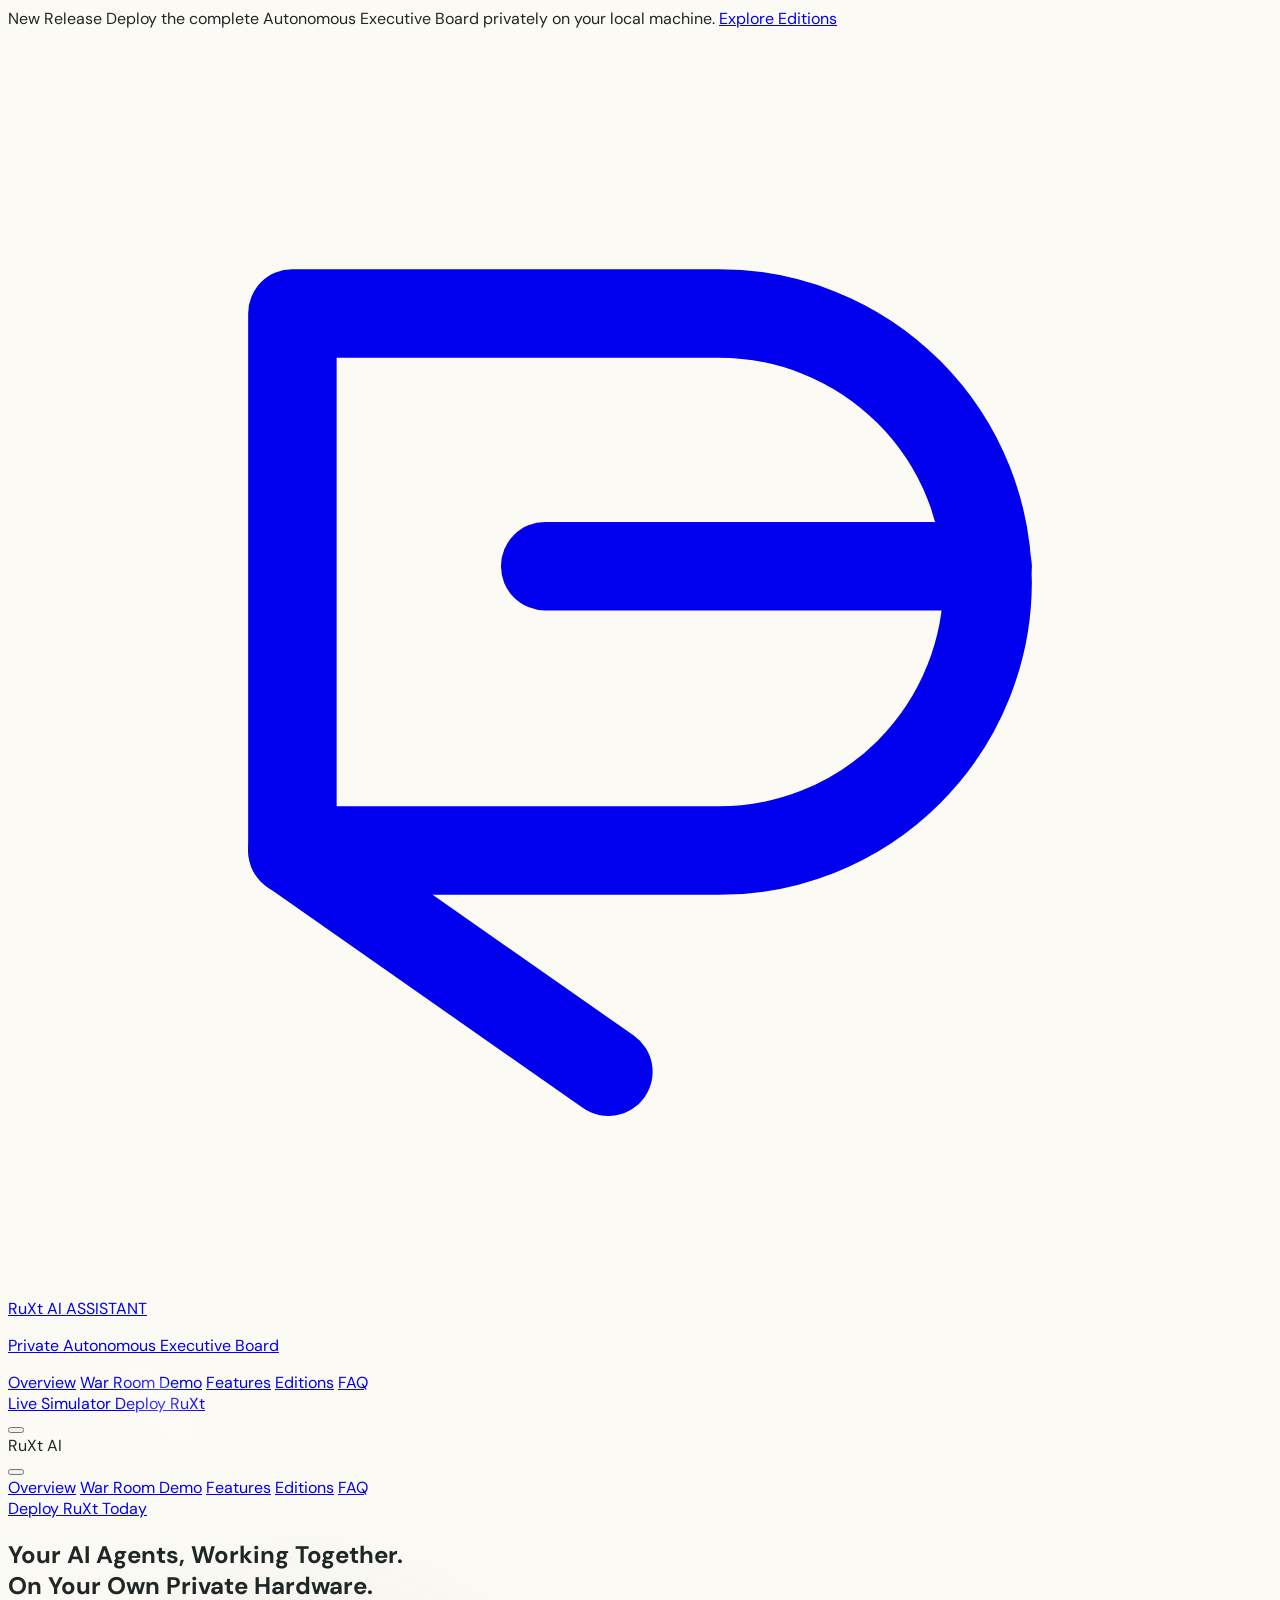
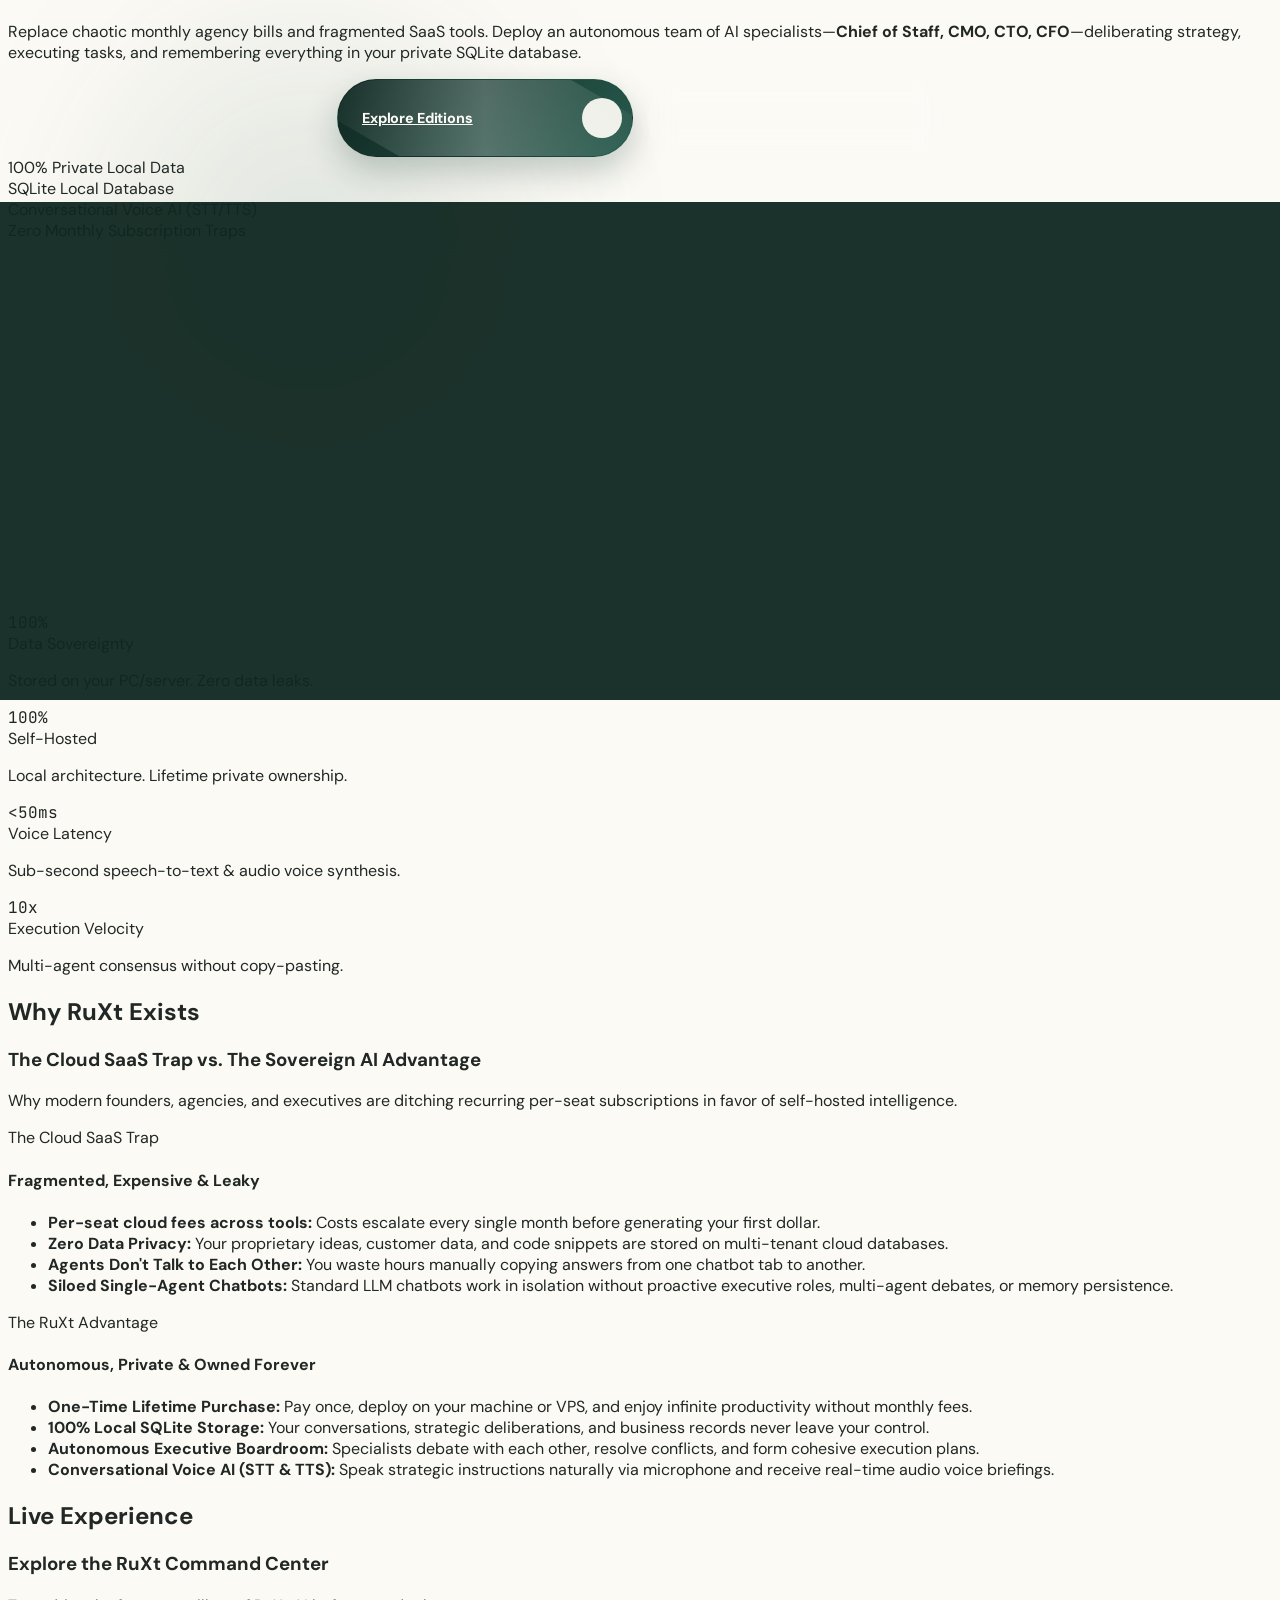
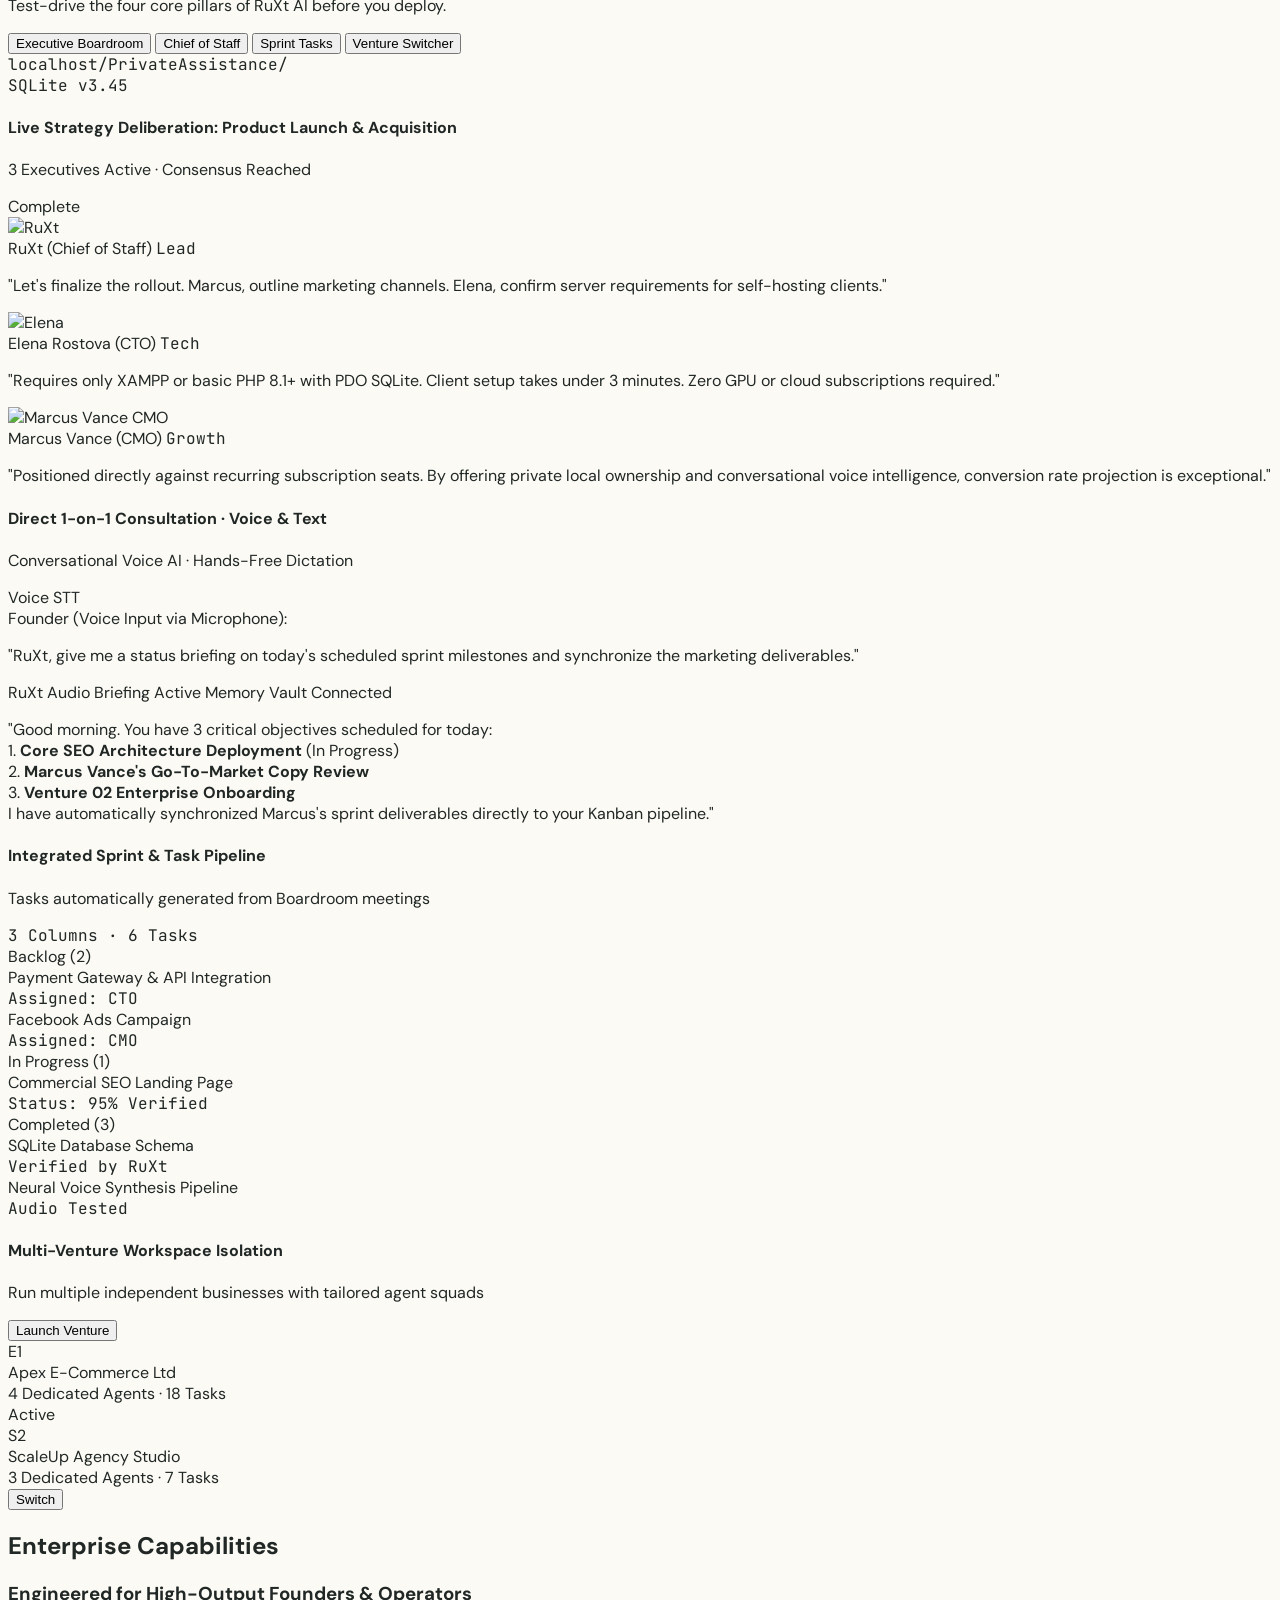
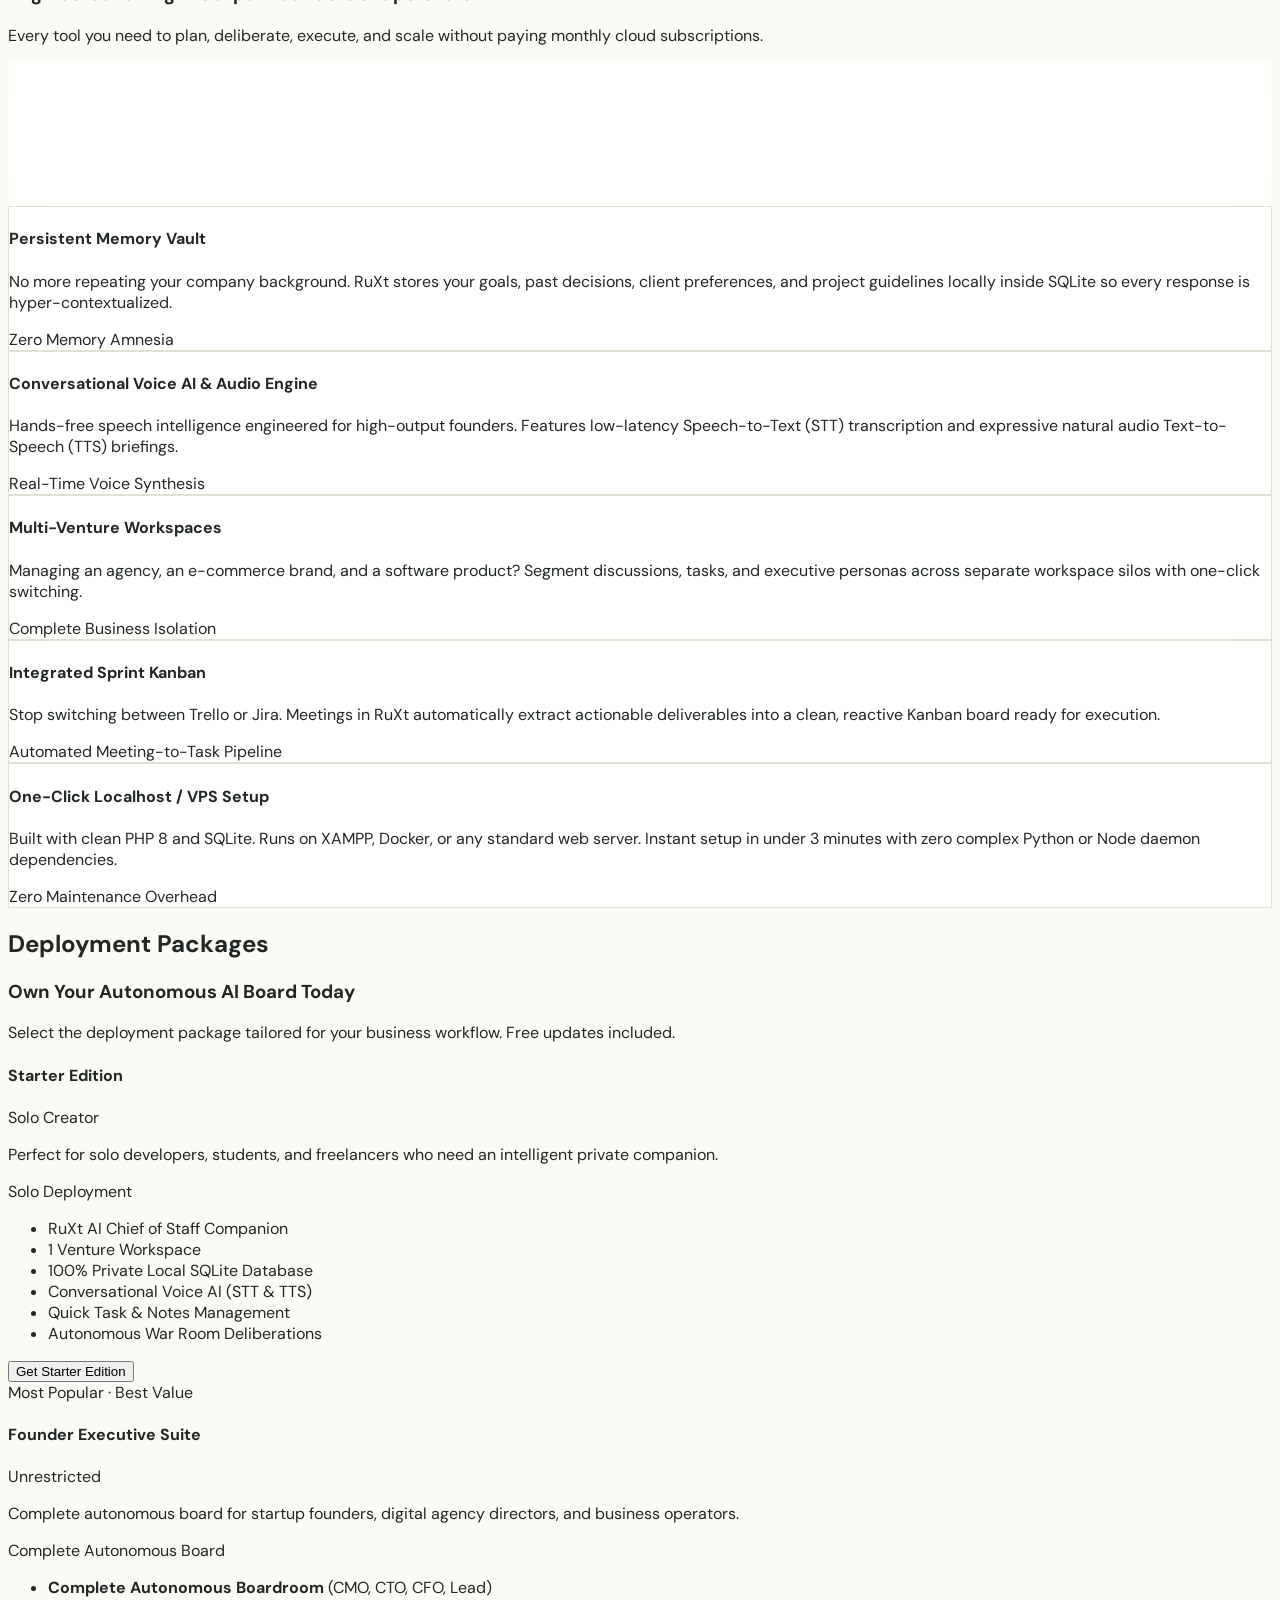
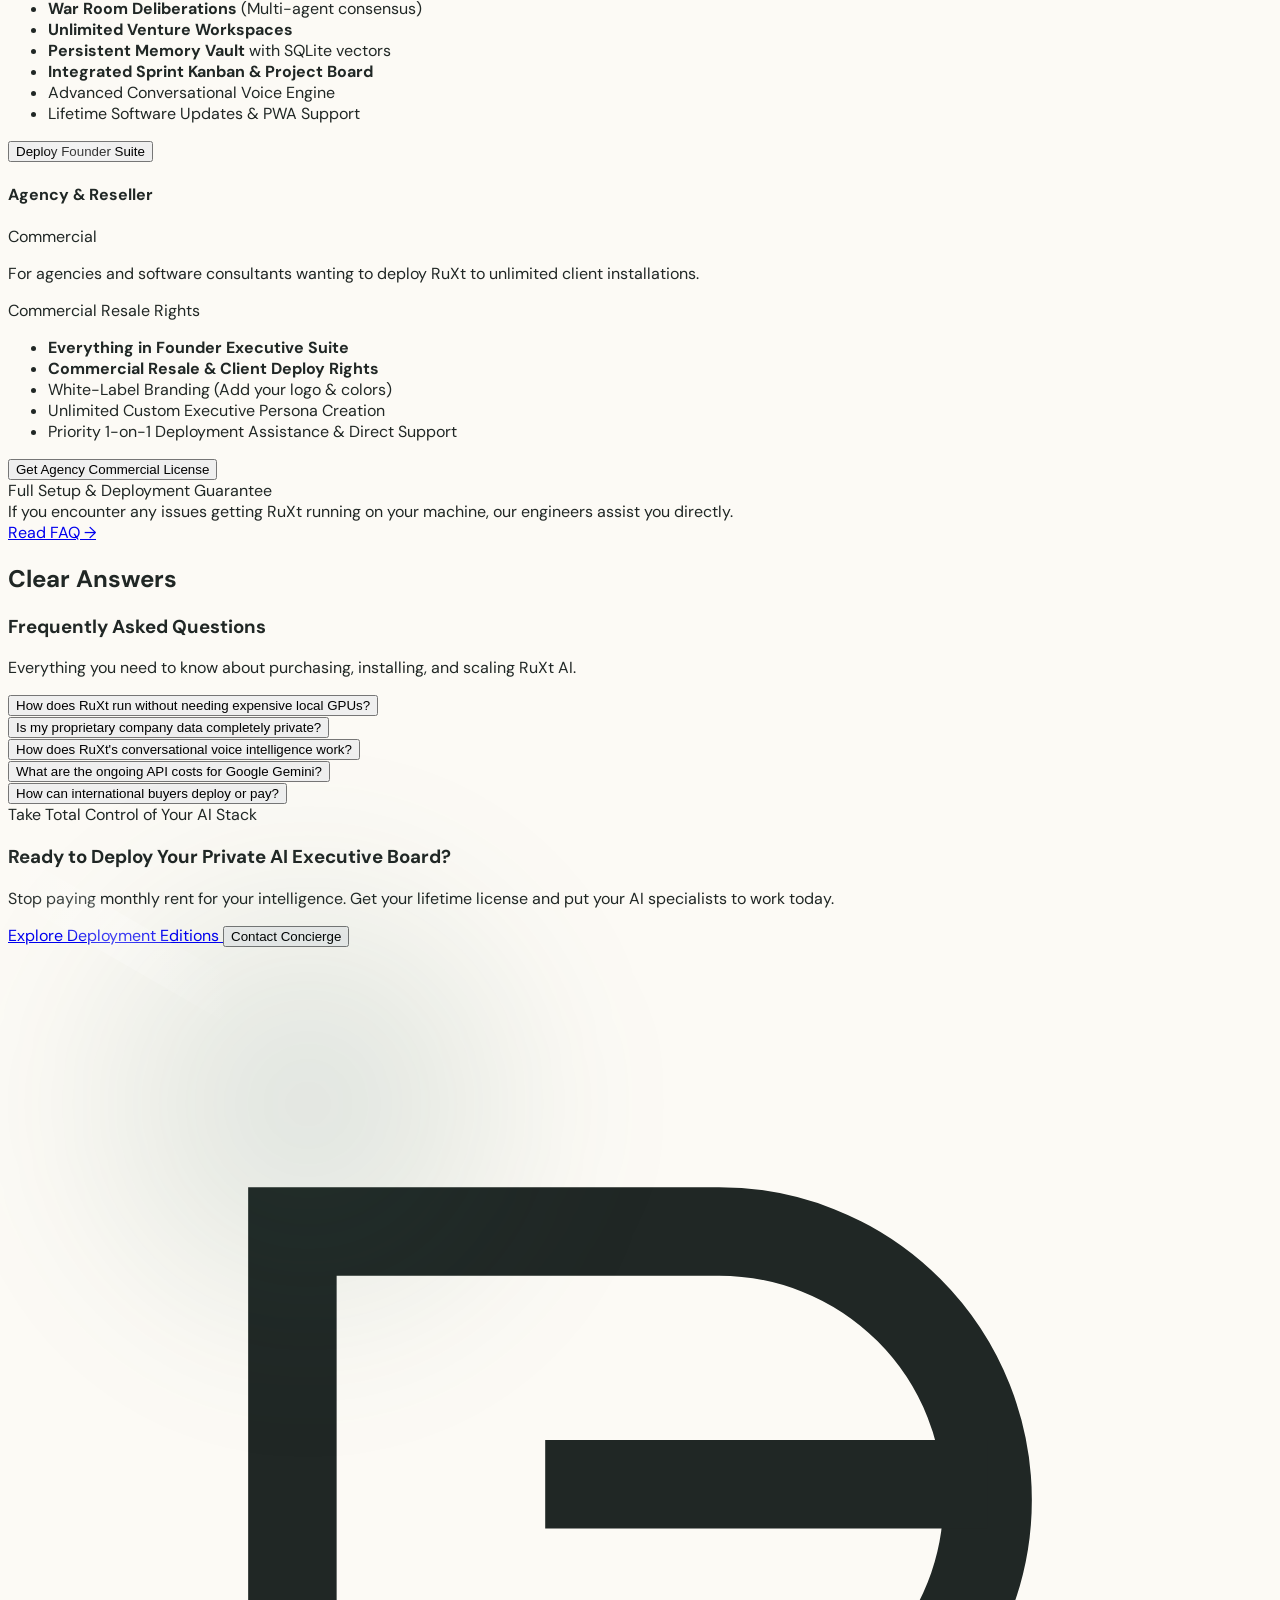
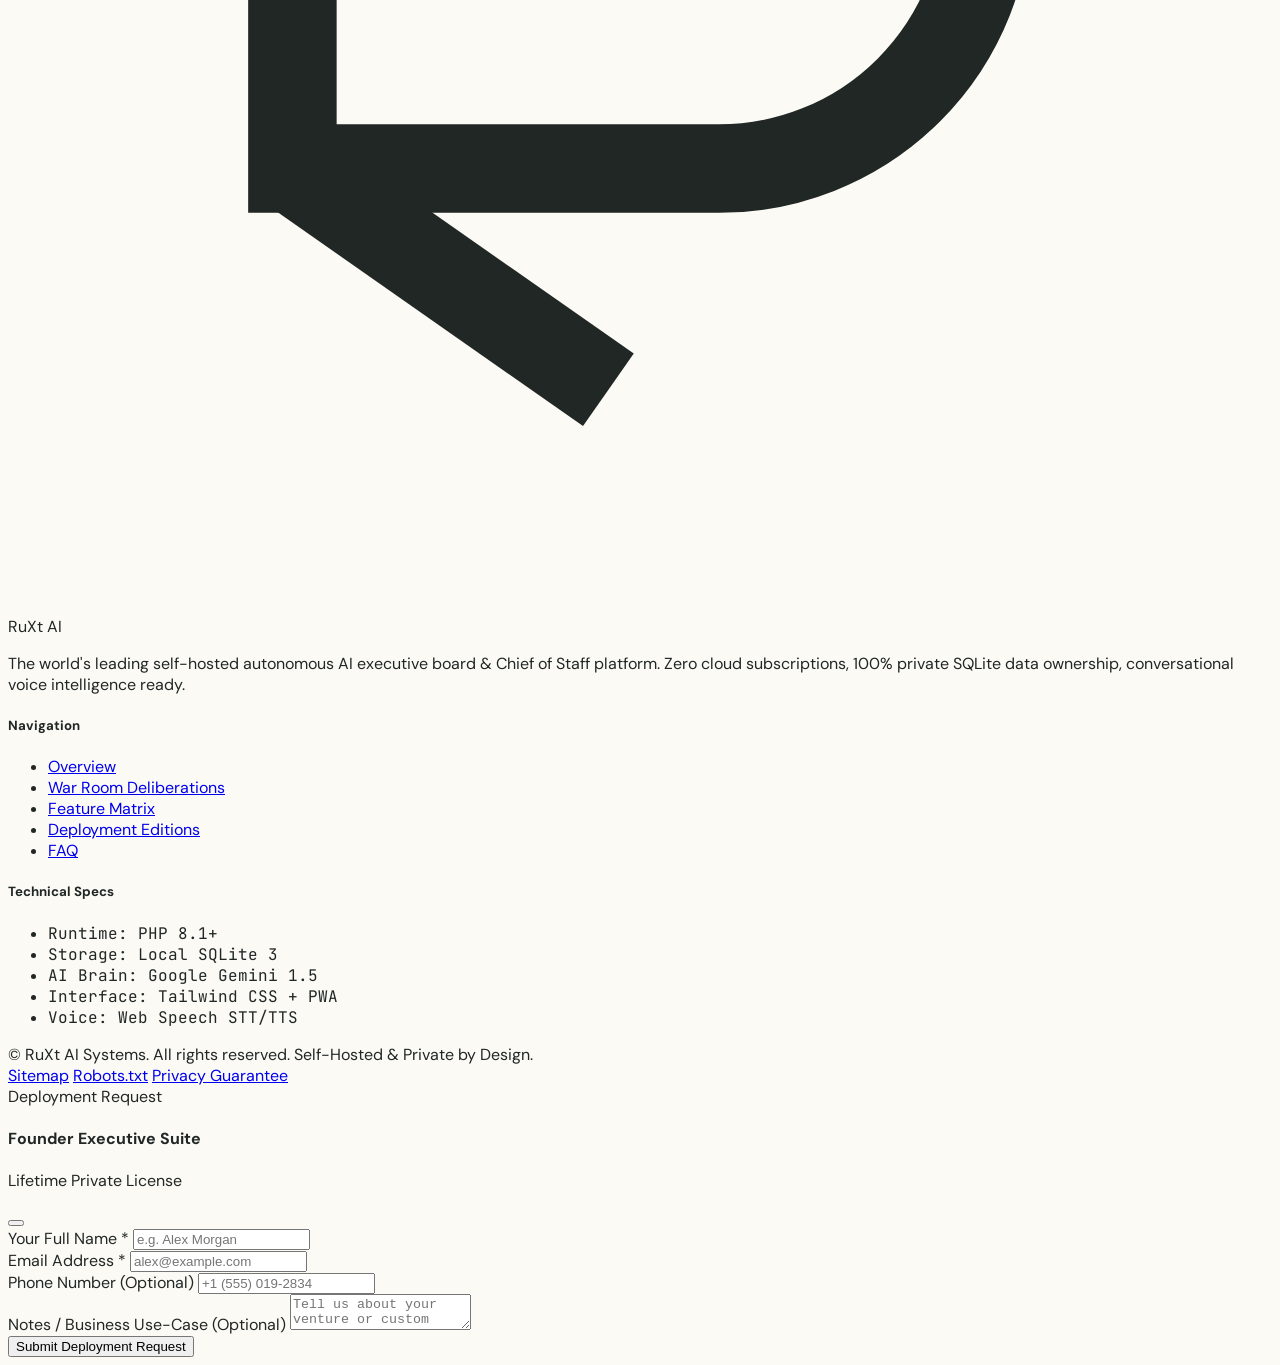
==== commit acb12c8b: "Remove hero architecture status pill" ====
--- a/index.html
+++ b/index.html
@@ -284,12 +284,6 @@
             <div class="hero-glow top-10 left-1/2 -translate-x-1/2"></div>
 
             <div class="max-w-7xl mx-auto px-4 sm:px-6 lg:px-8 relative z-10 text-center">
-                <!-- Status Pill -->
-                <div class="inline-flex items-center gap-2 px-4 py-1.5 rounded-full text-xs font-semibold bg-[#173d34]/10 text-[#173d34] border border-[#173d34]/20 mb-8 shadow-sm">
-                    <span class="w-2 h-2 rounded-full bg-emerald-500 live-pulse"></span>
-                    <span>Autonomous Executive Board · 100% Private Local Architecture</span>
-                </div>
-
                 <!-- Main Punchy Headline -->
                 <h1 class="text-4xl sm:text-5xl md:text-6xl lg:text-7xl font-extrabold text-[#173d34] tracking-tight max-w-5xl mx-auto leading-[1.1] mb-6">
                     Your AI Agents, Working Together. <br class="hidden sm:inline">
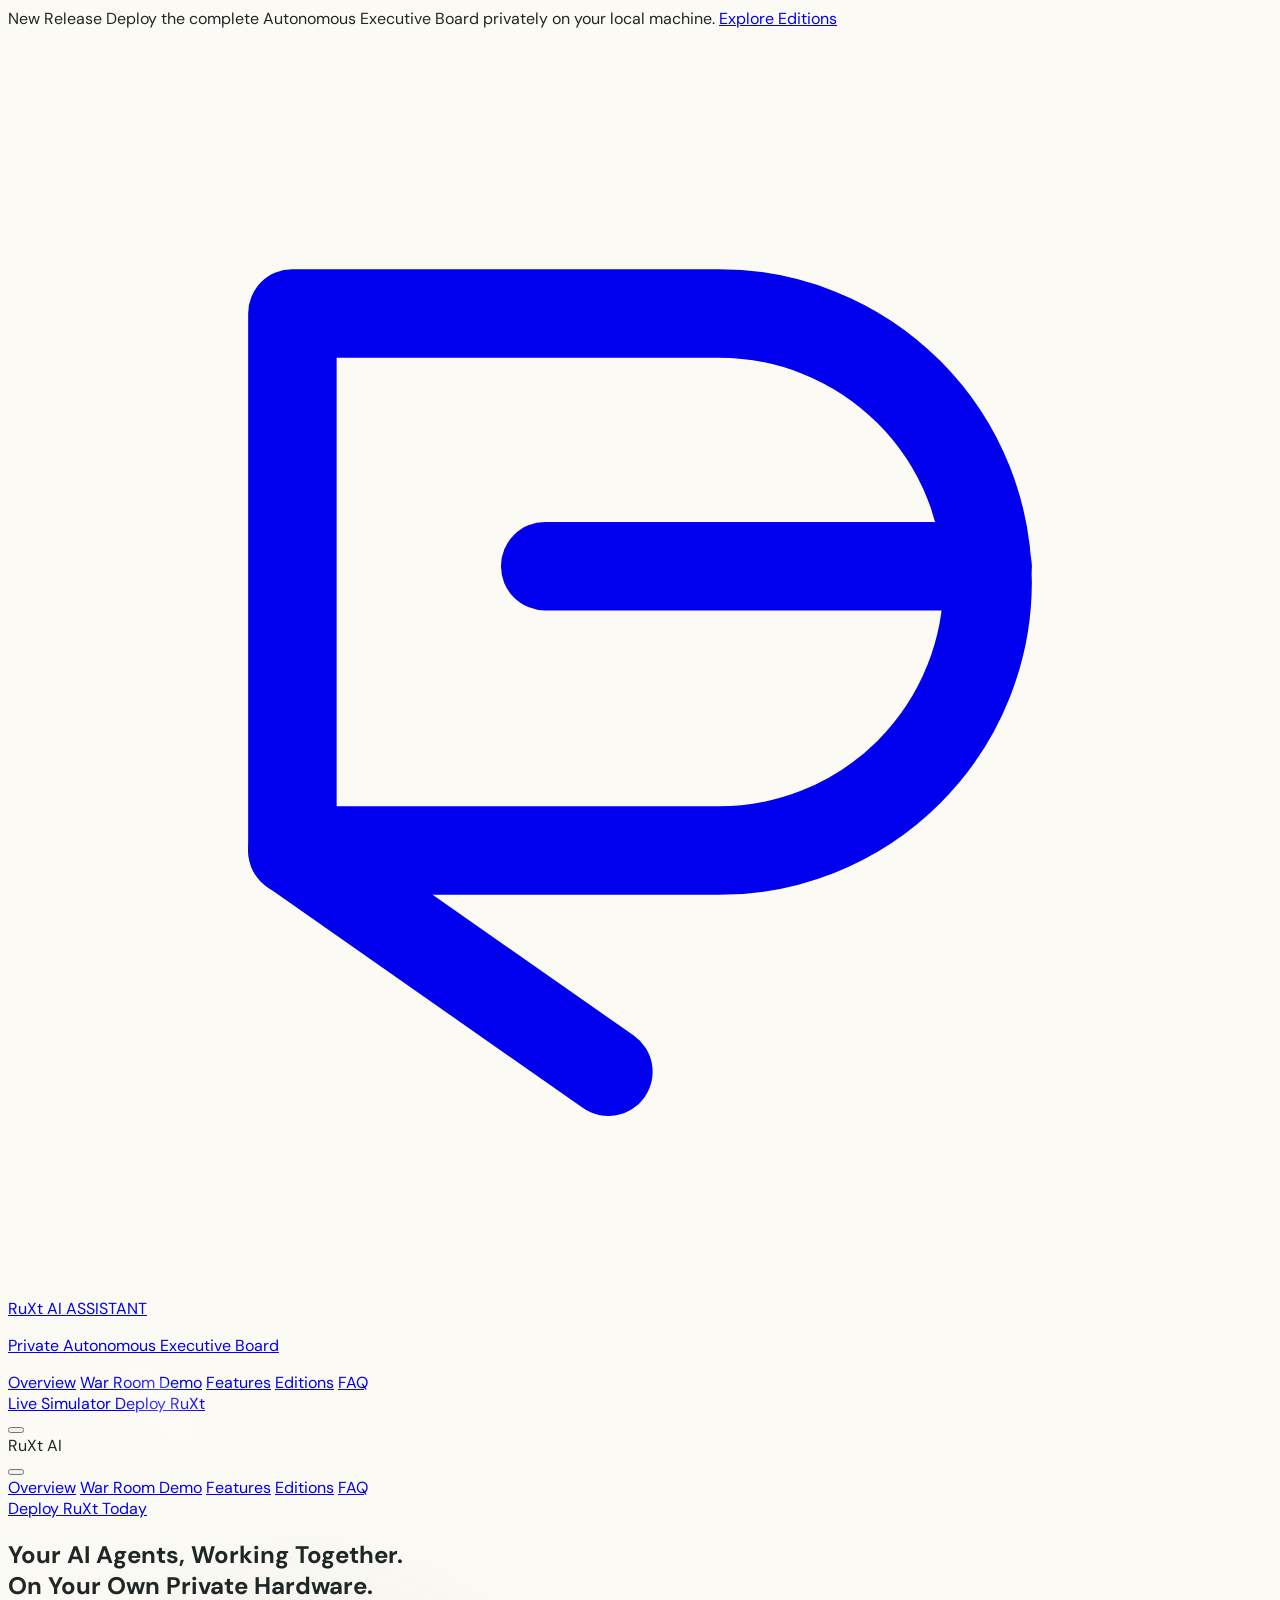
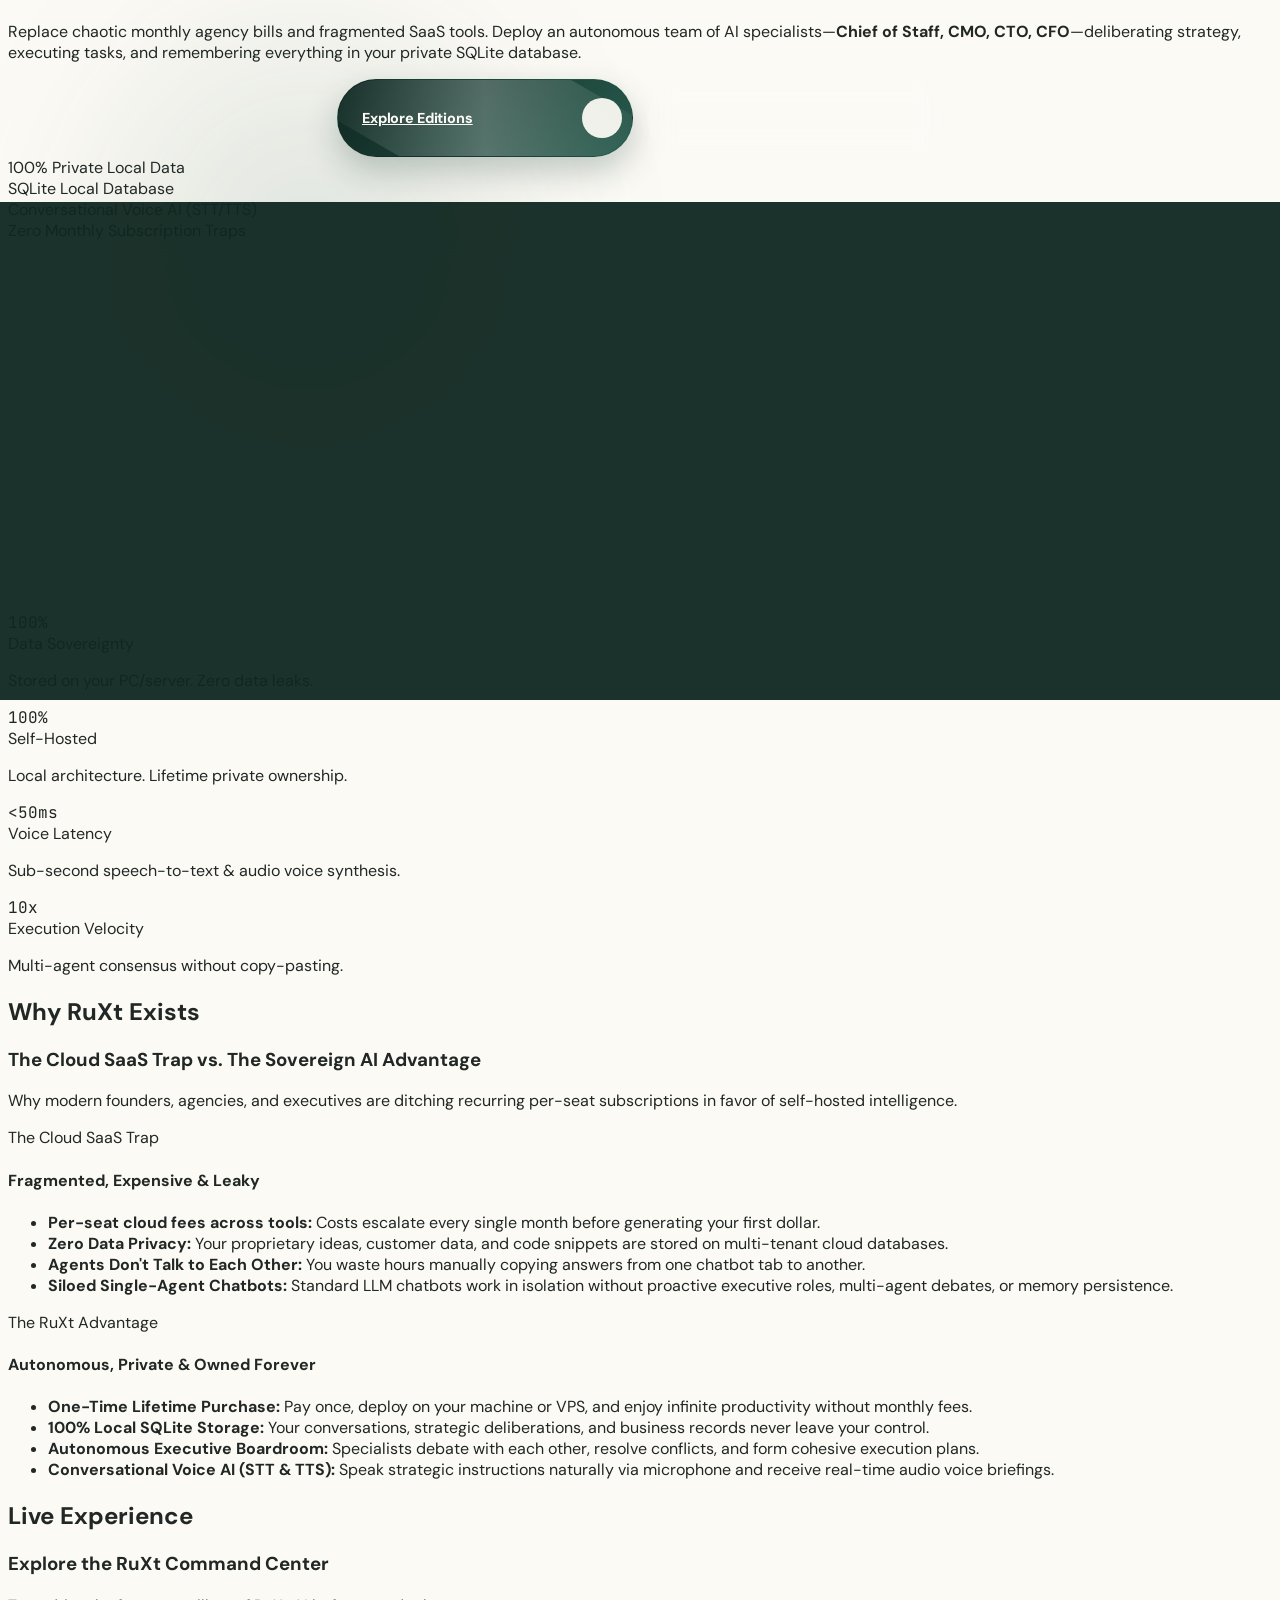
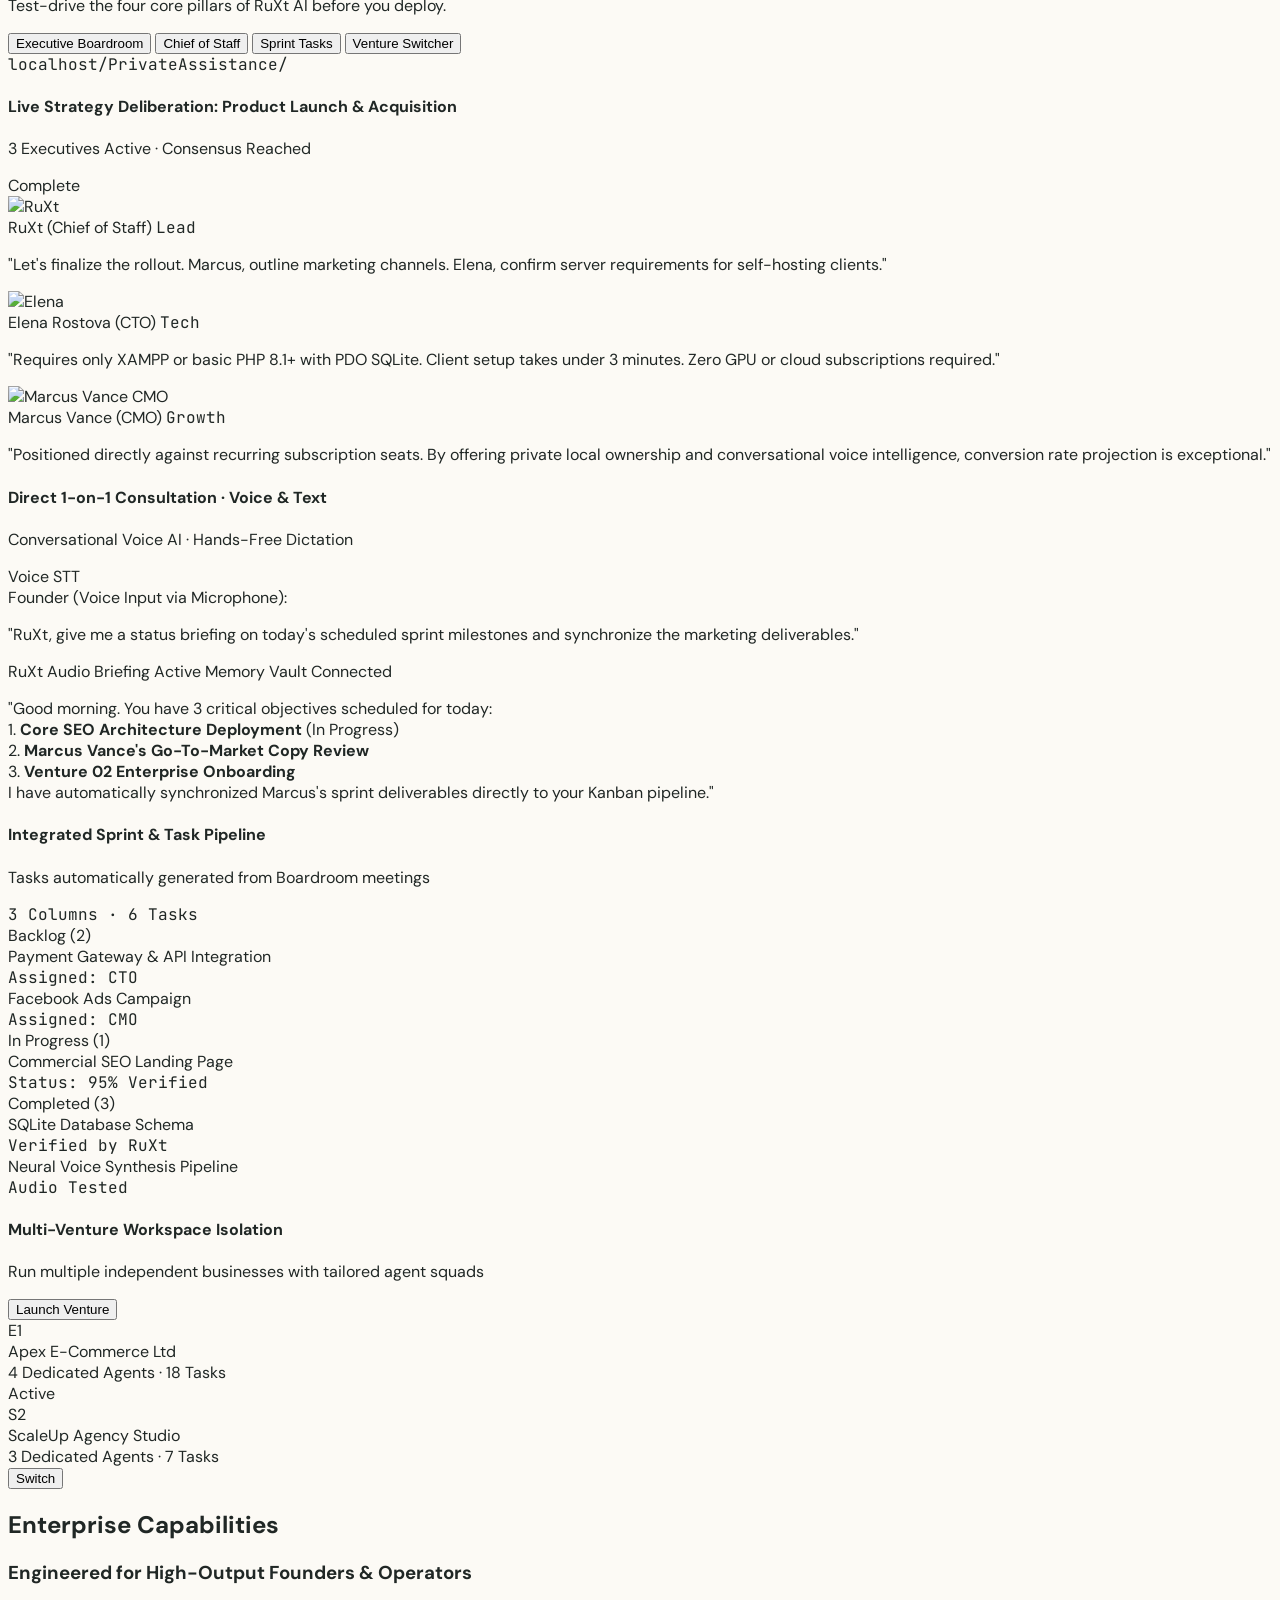
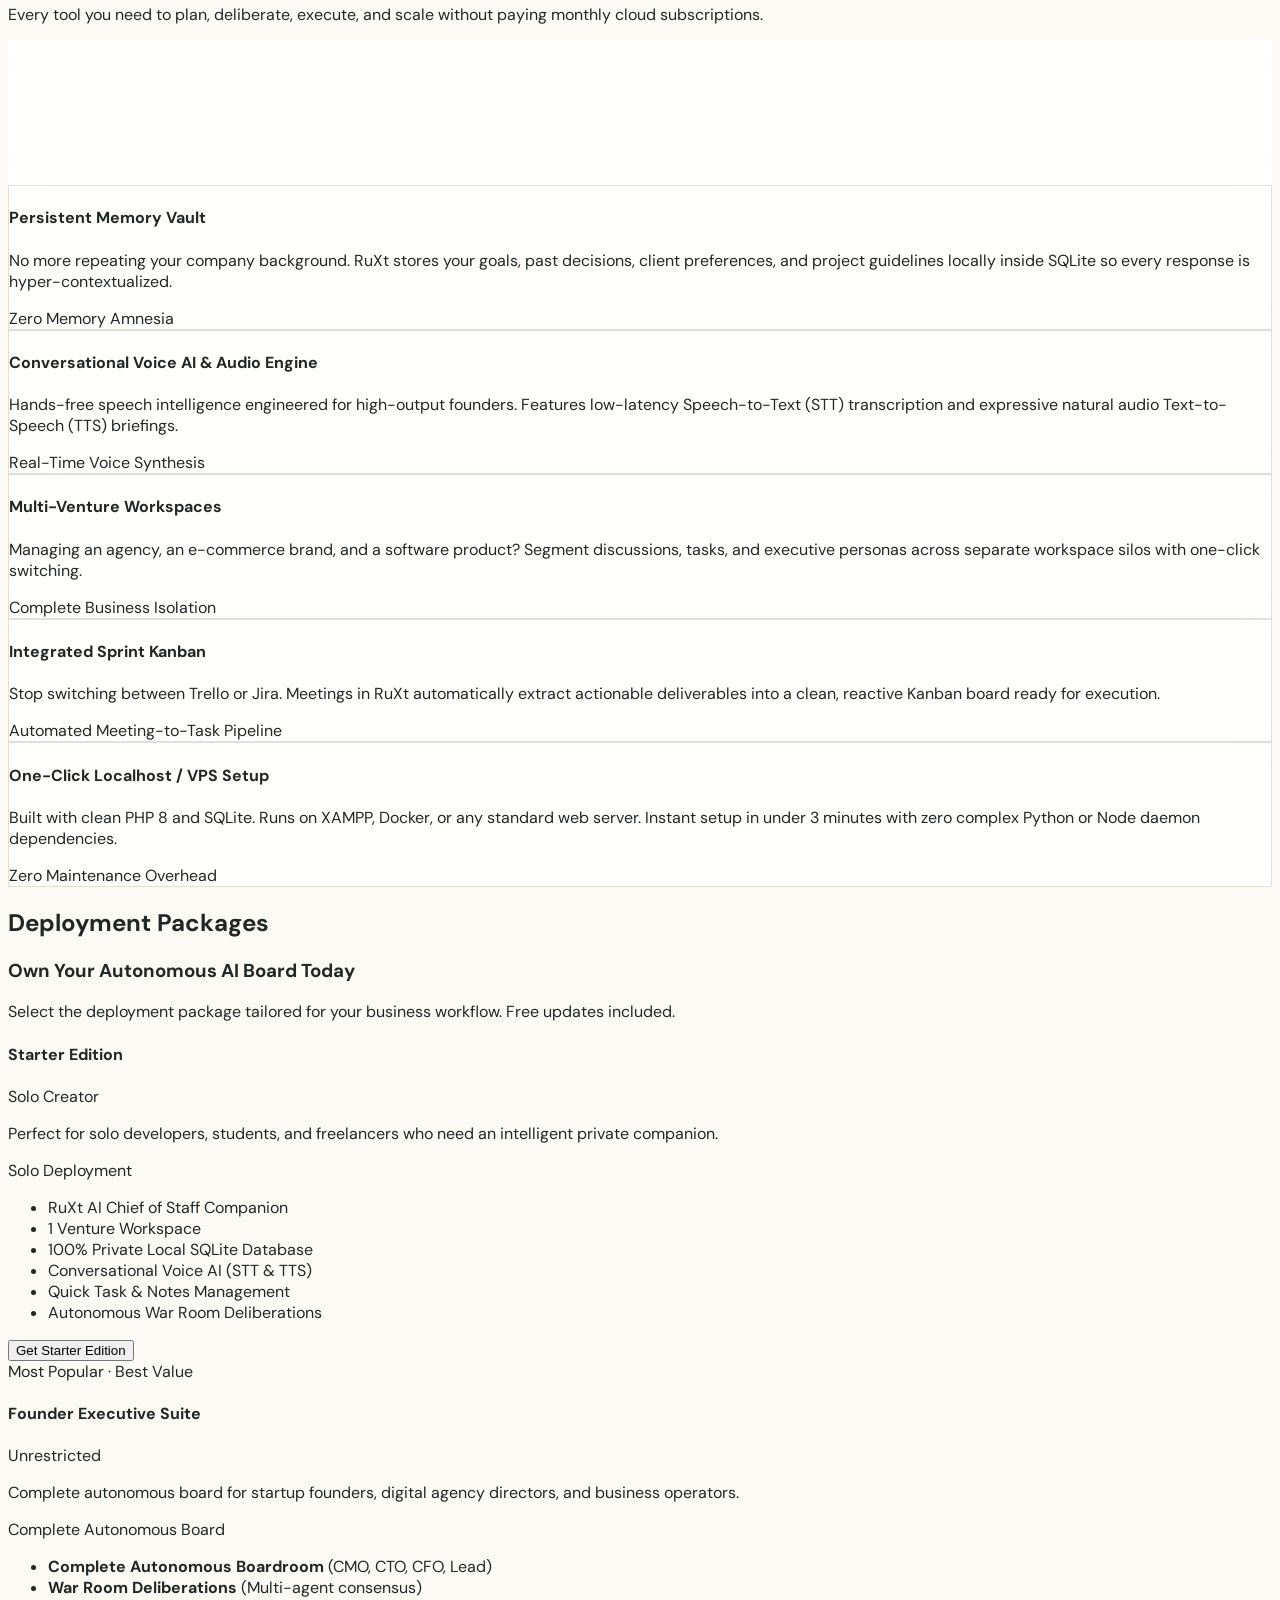
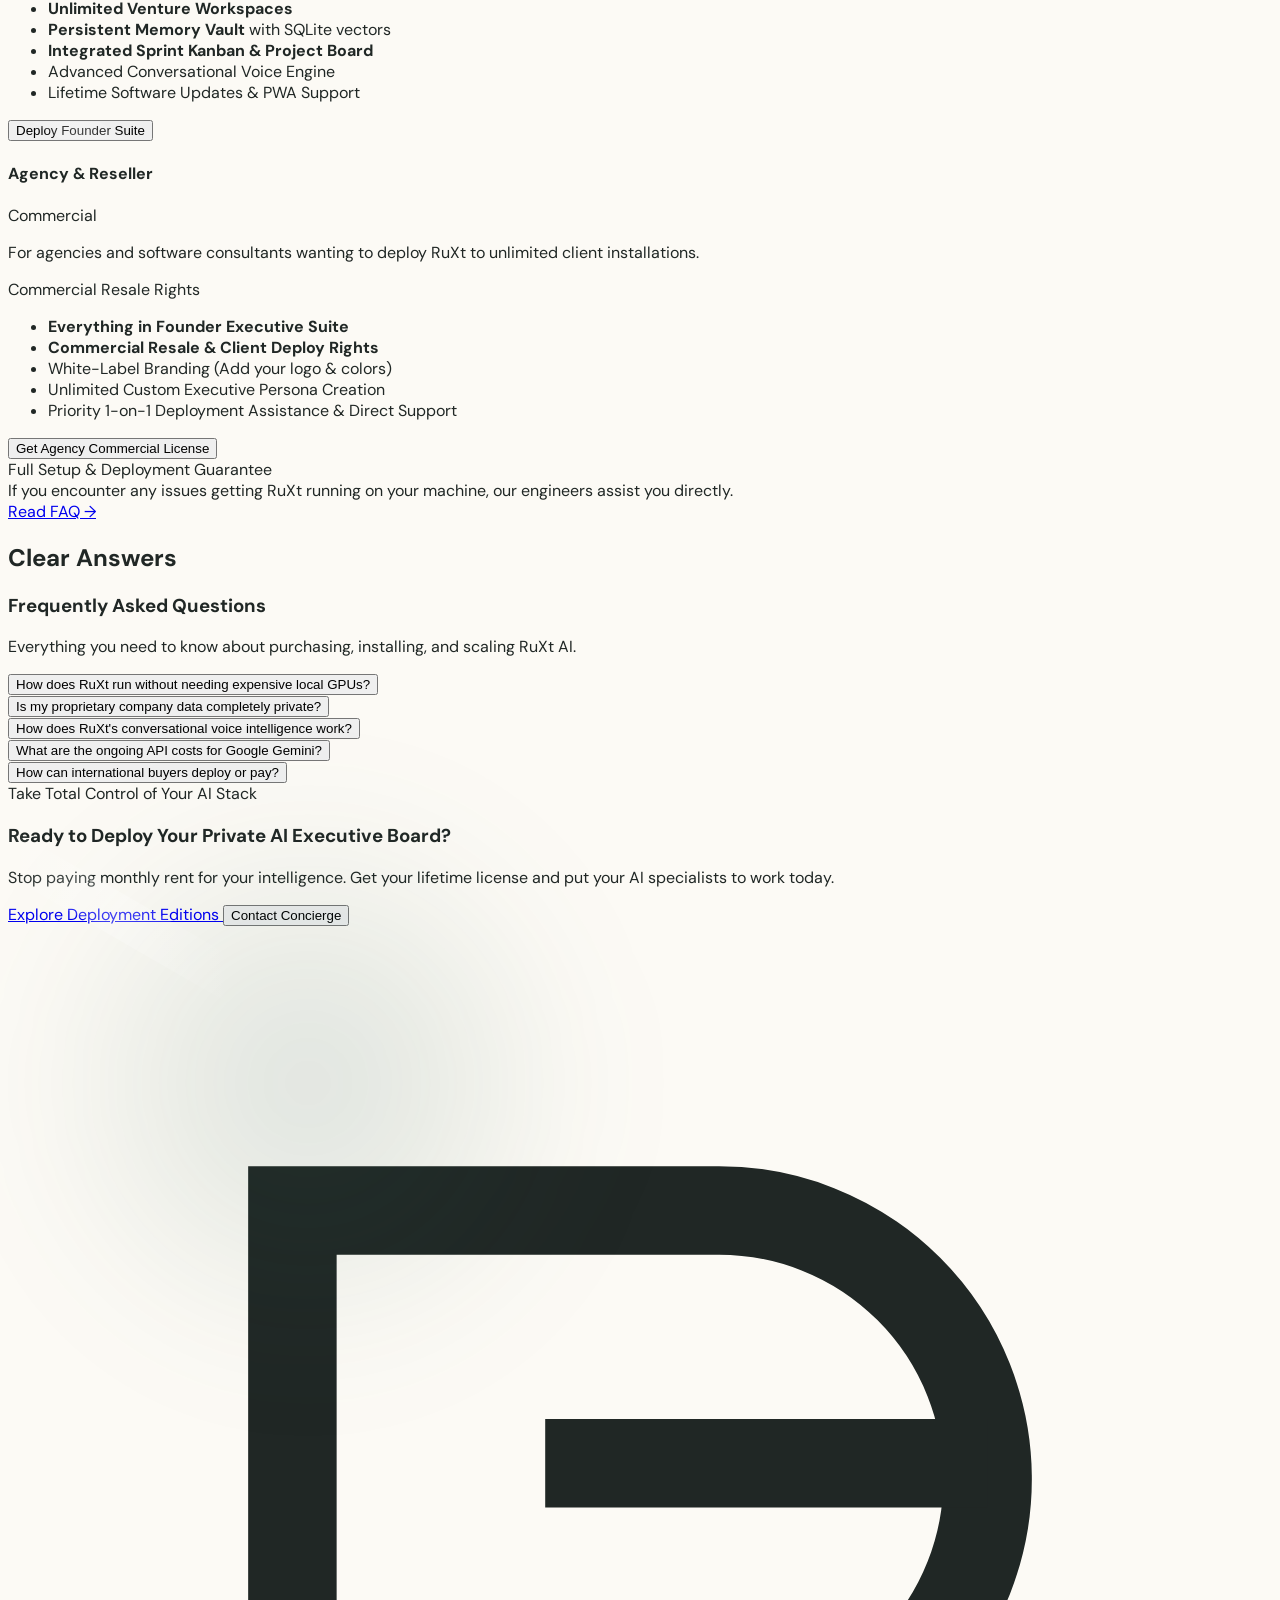
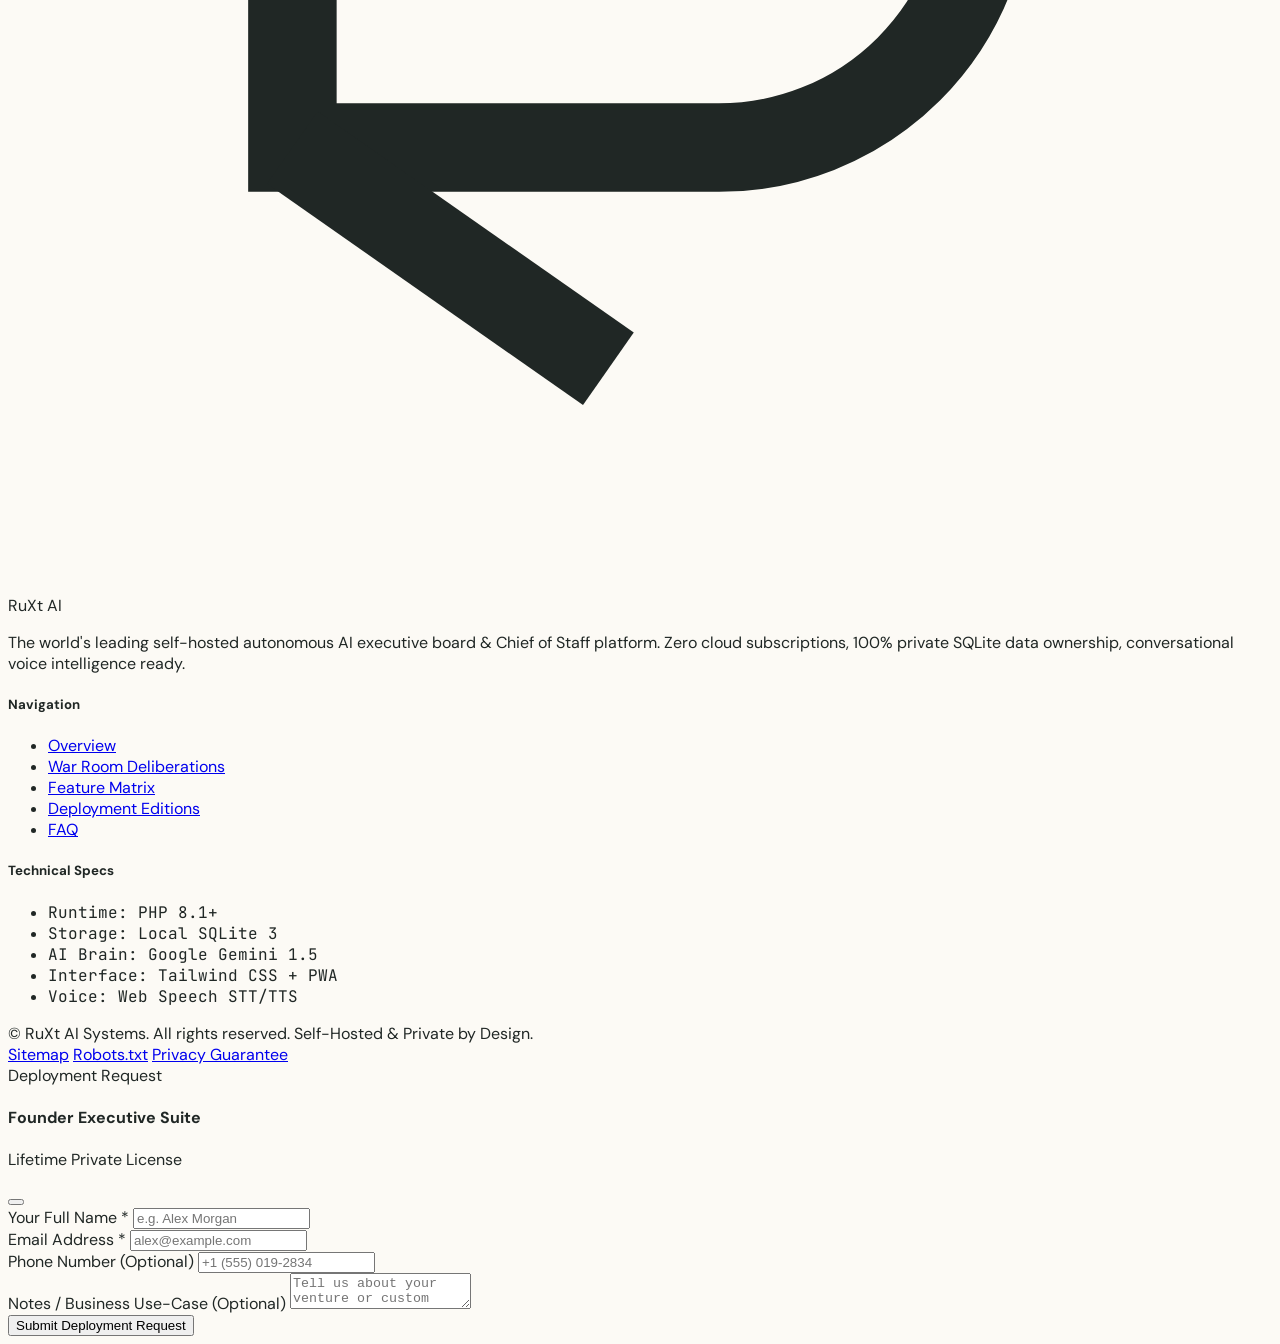
==== commit 553d1947: "Remove SQLite version badge" ====
--- a/index.html
+++ b/index.html
@@ -551,9 +551,6 @@
                             <span class="w-3 h-3 rounded-full bg-[#52b788]"></span>
                             <span class="ml-2 font-mono text-xs font-bold text-[#173d34]">localhost/PrivateAssistance/</span>
                         </div>
-                        <div class="flex items-center space-x-2">
-                            <span class="text-[10px] font-mono px-2 py-0.5 rounded bg-[#173d34]/10 text-[#173d34] font-bold">SQLite v3.45</span>
-                        </div>
                     </div>
 
                     <!-- Panel 1: Boardroom Deliberation -->
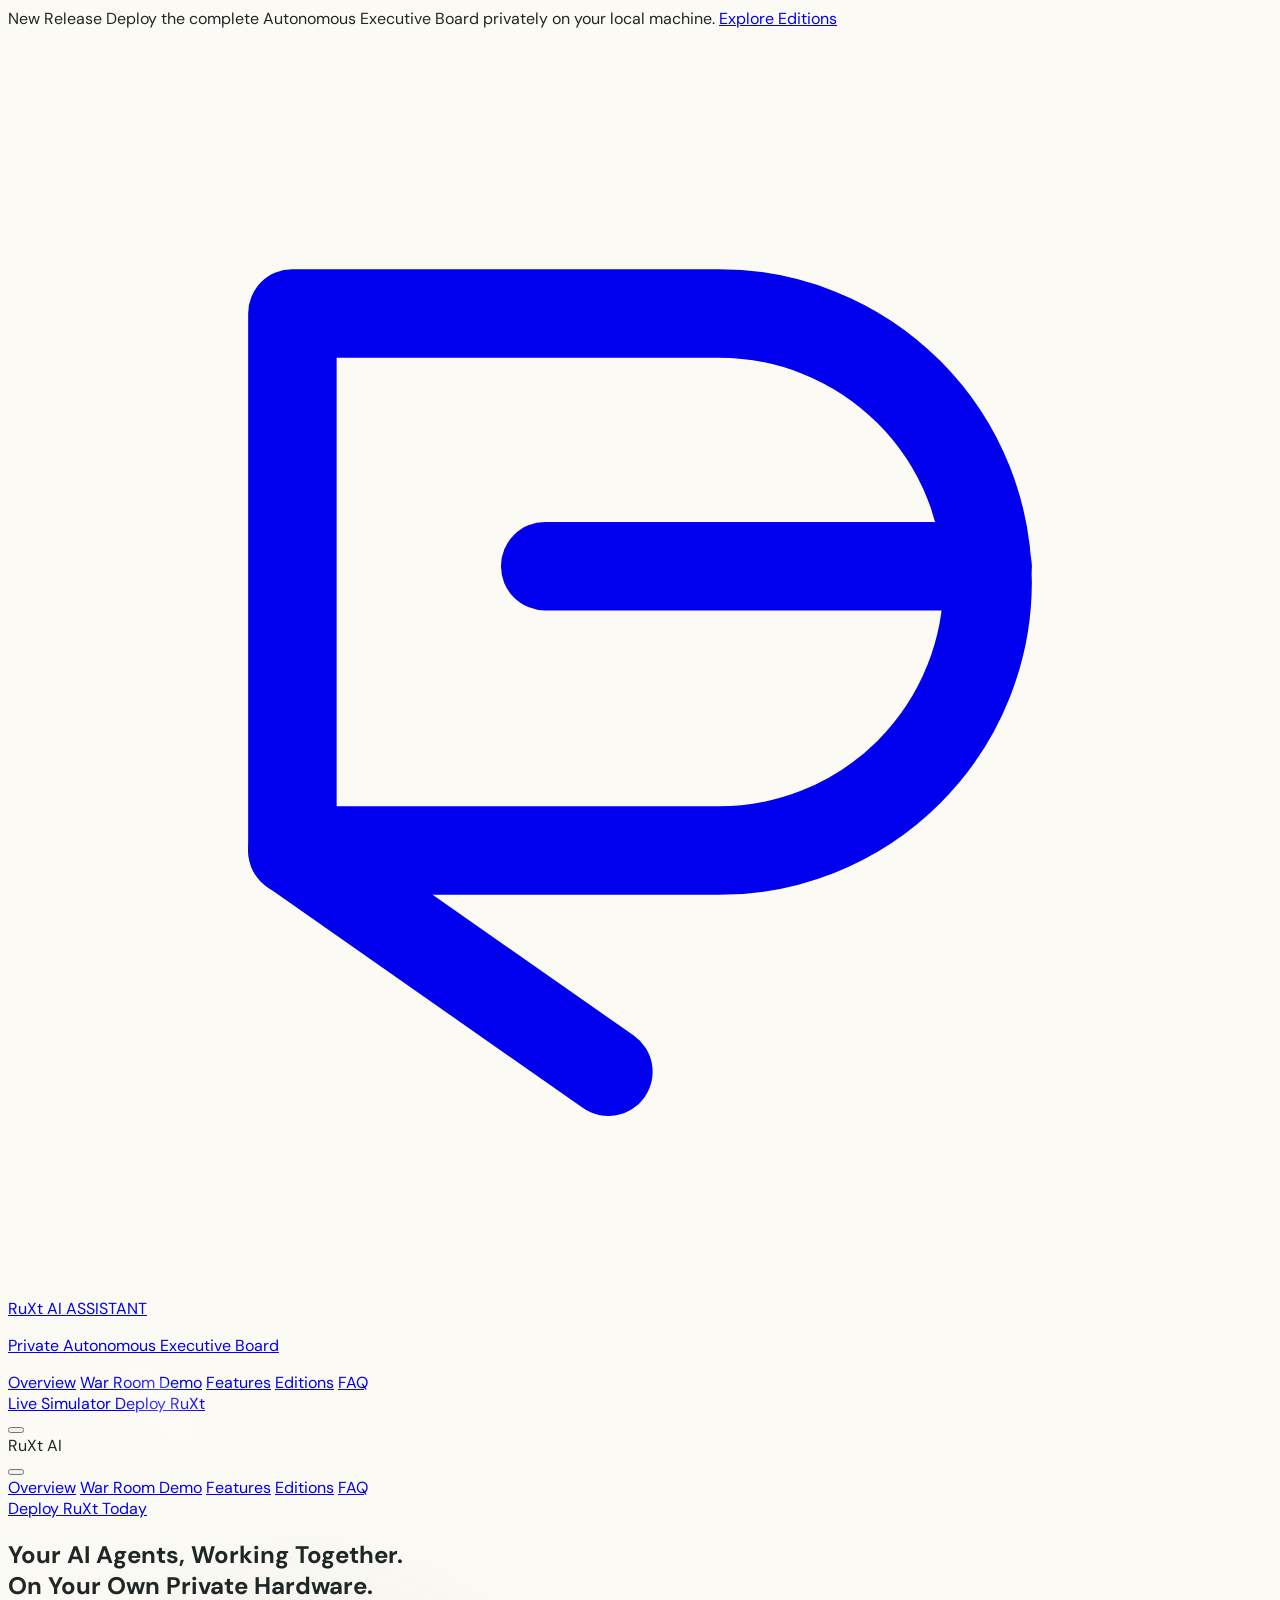
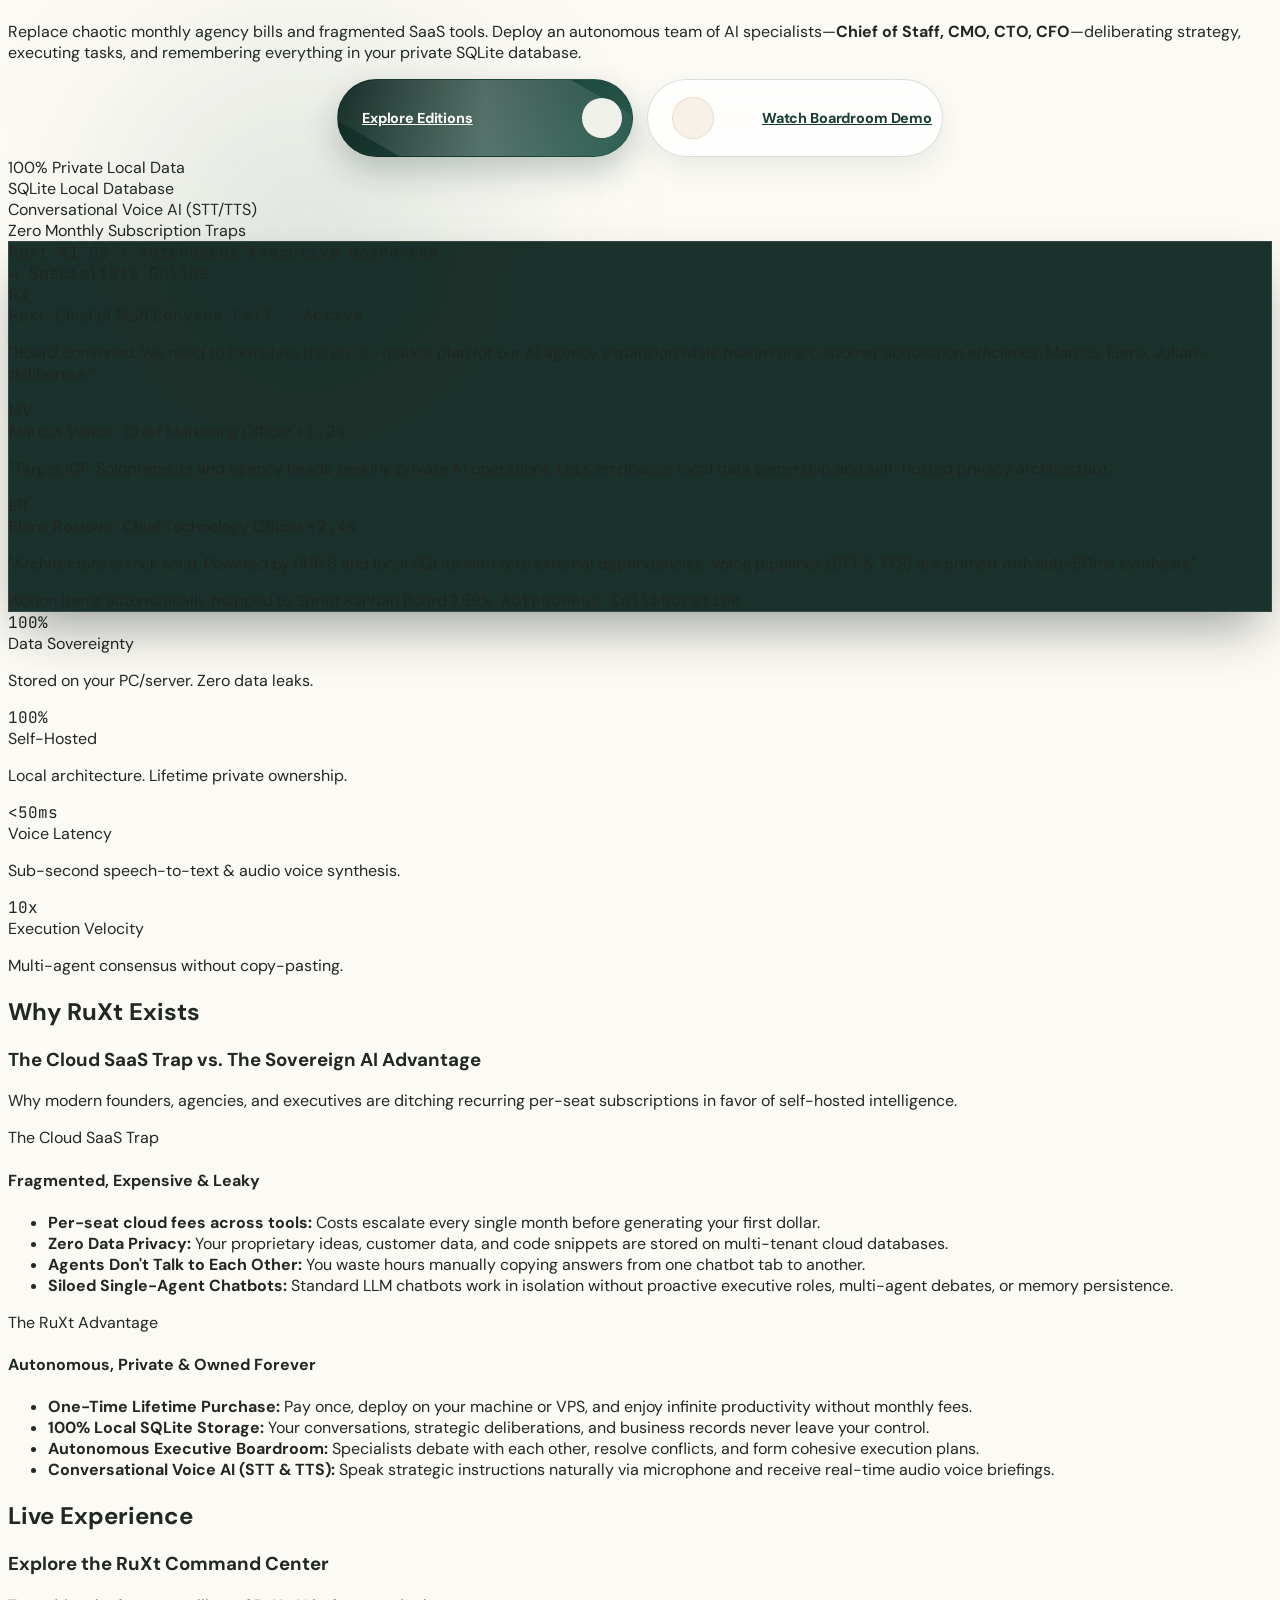
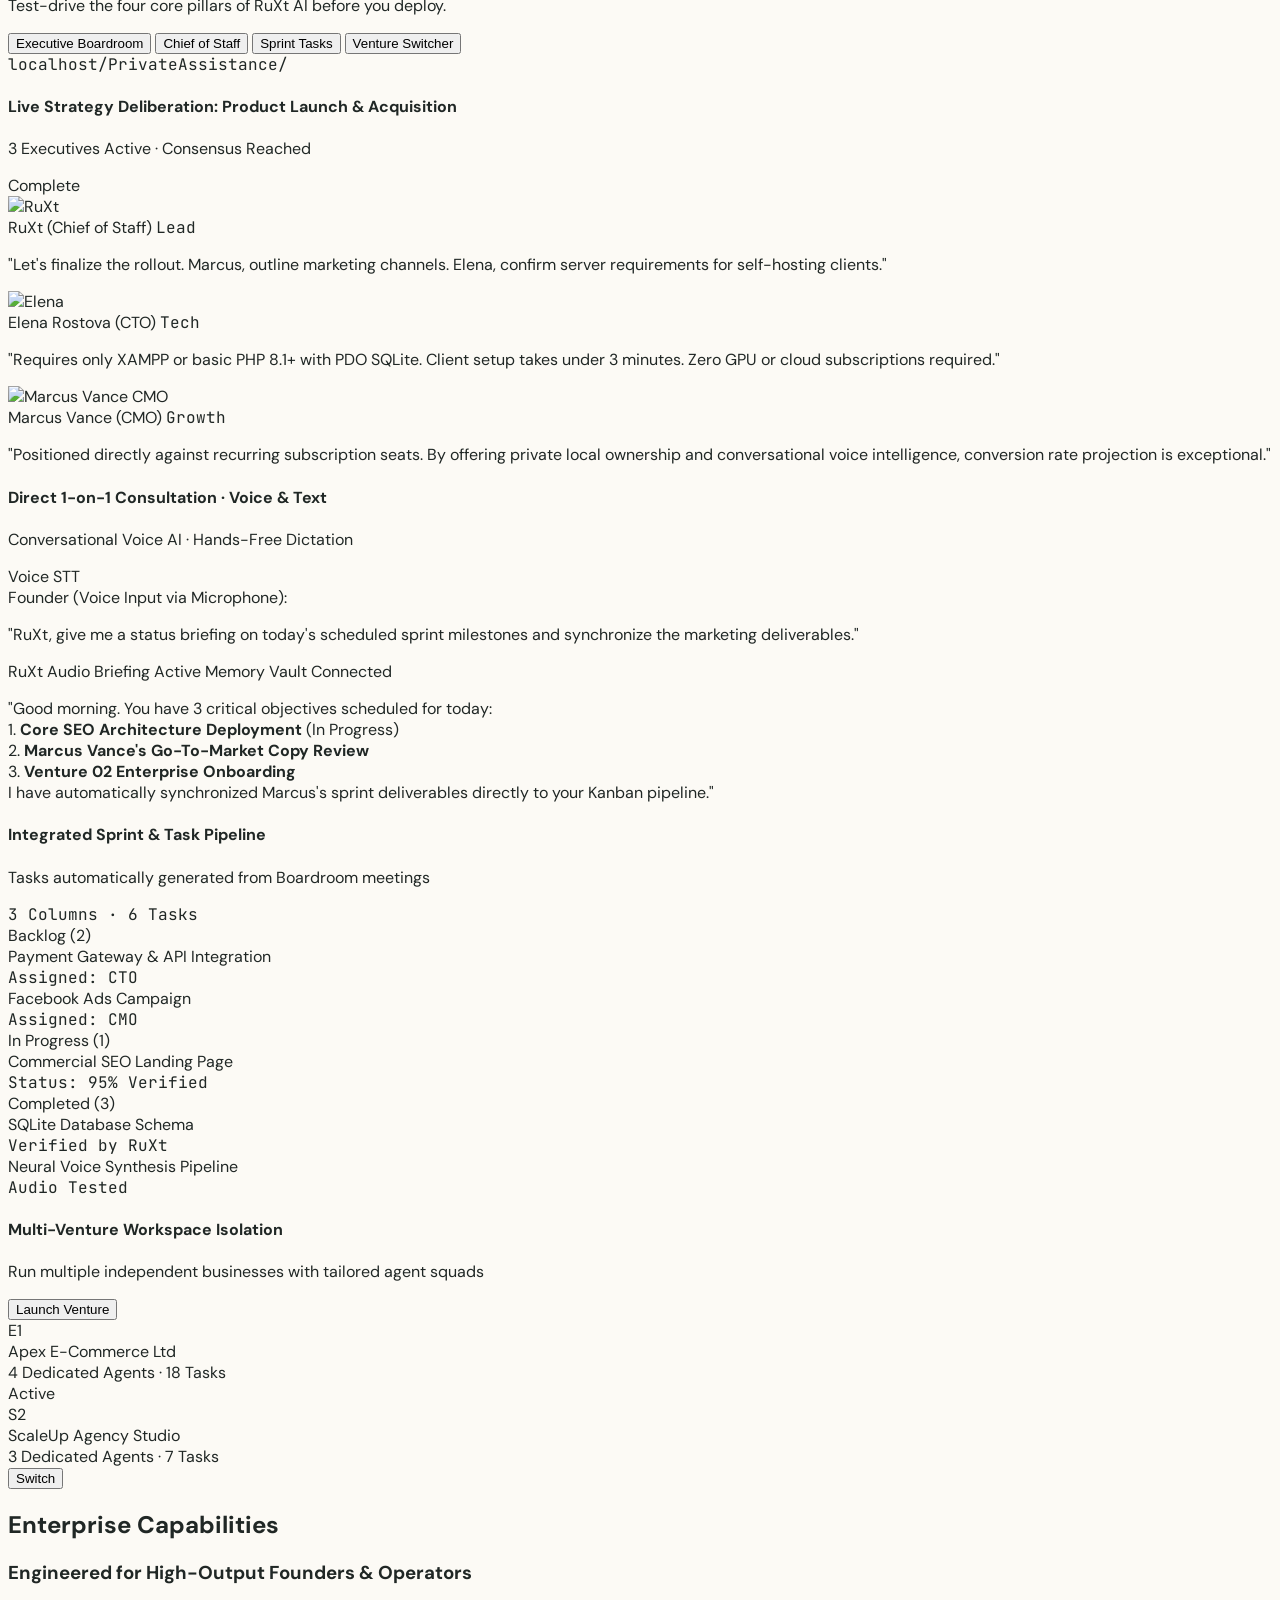
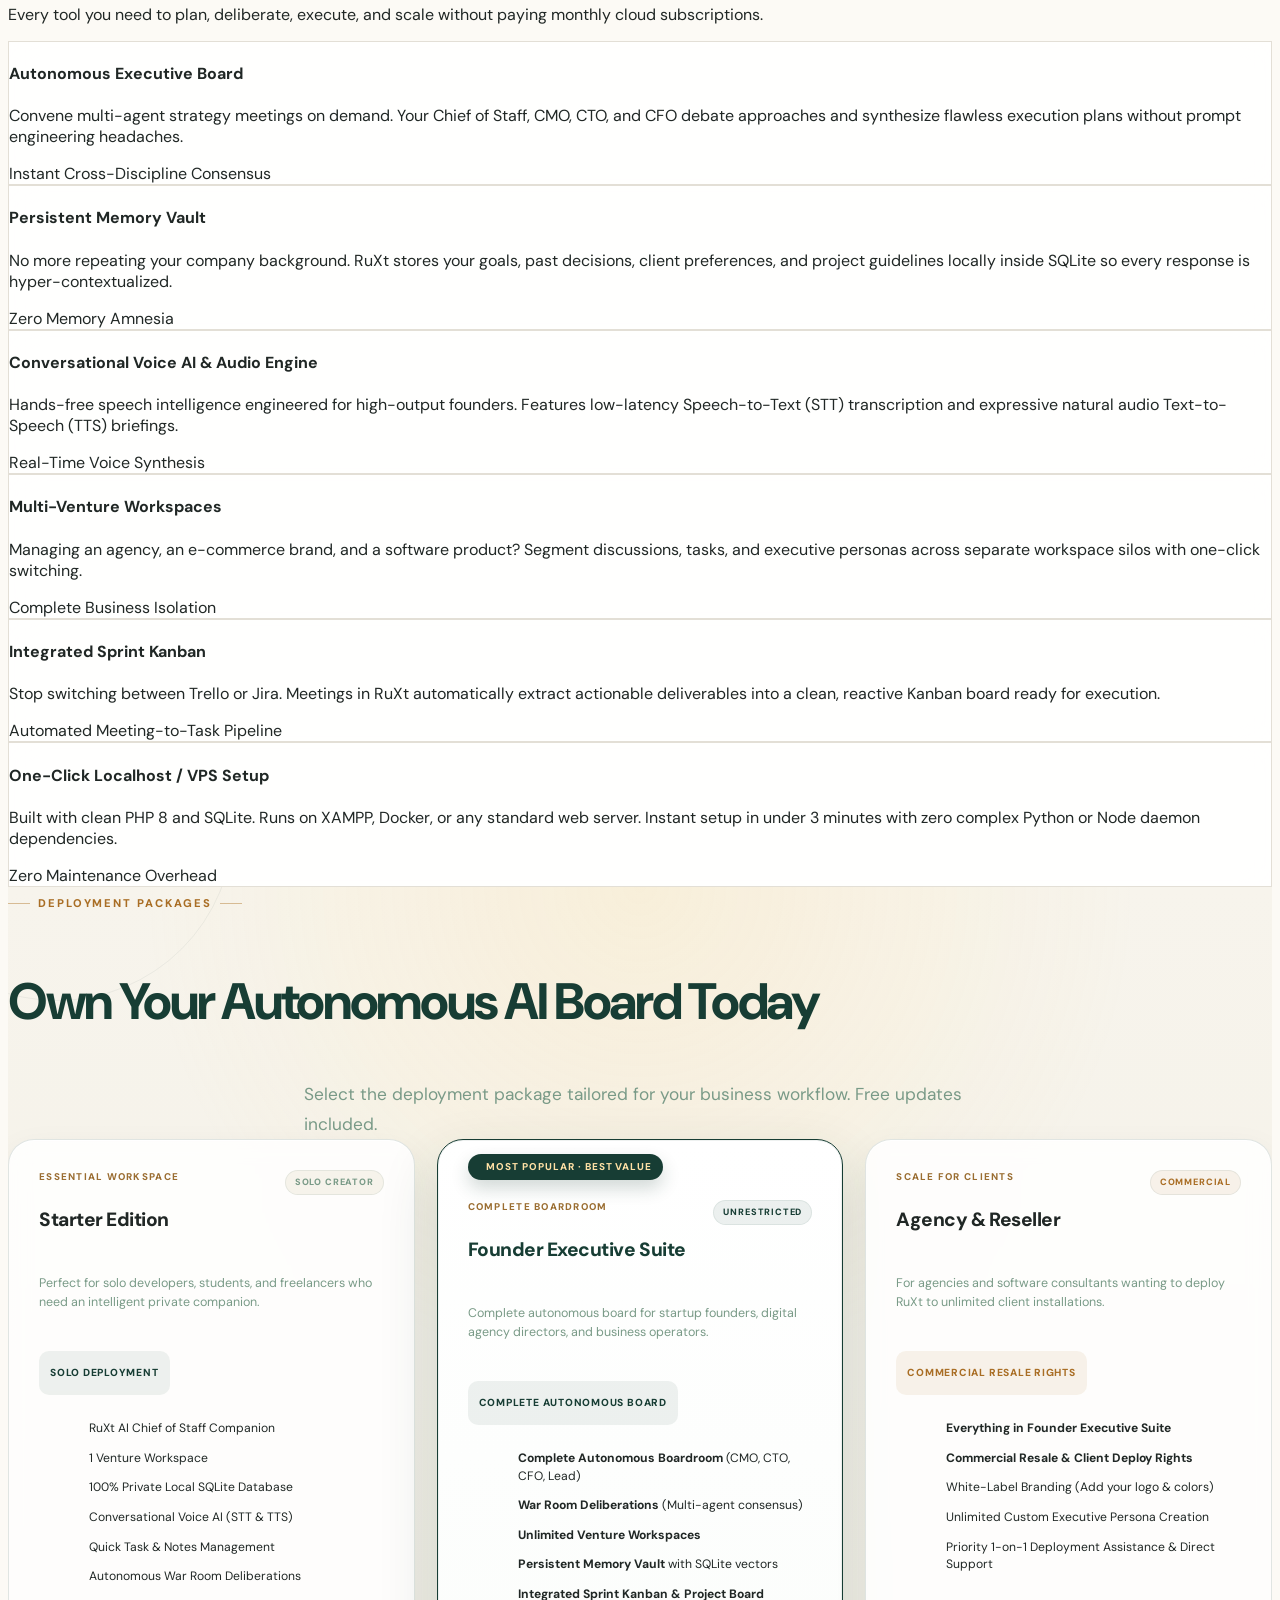
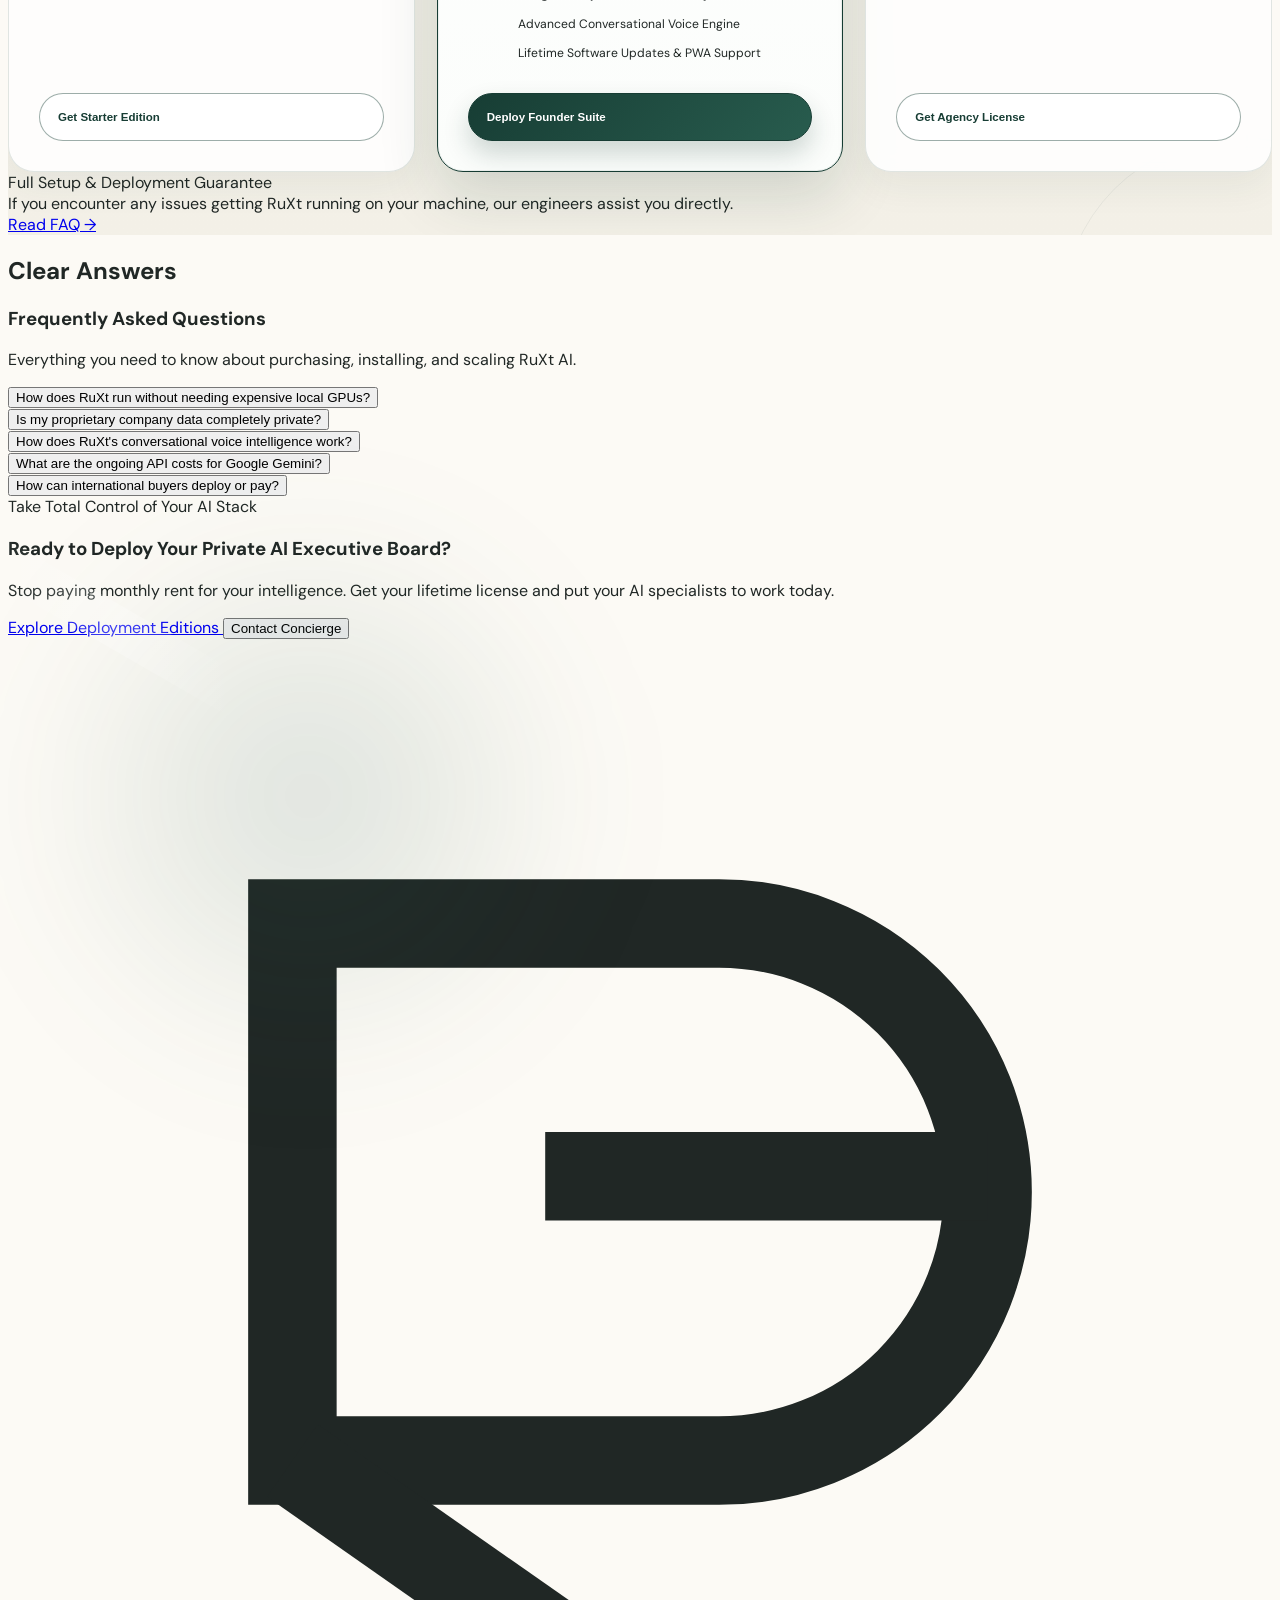
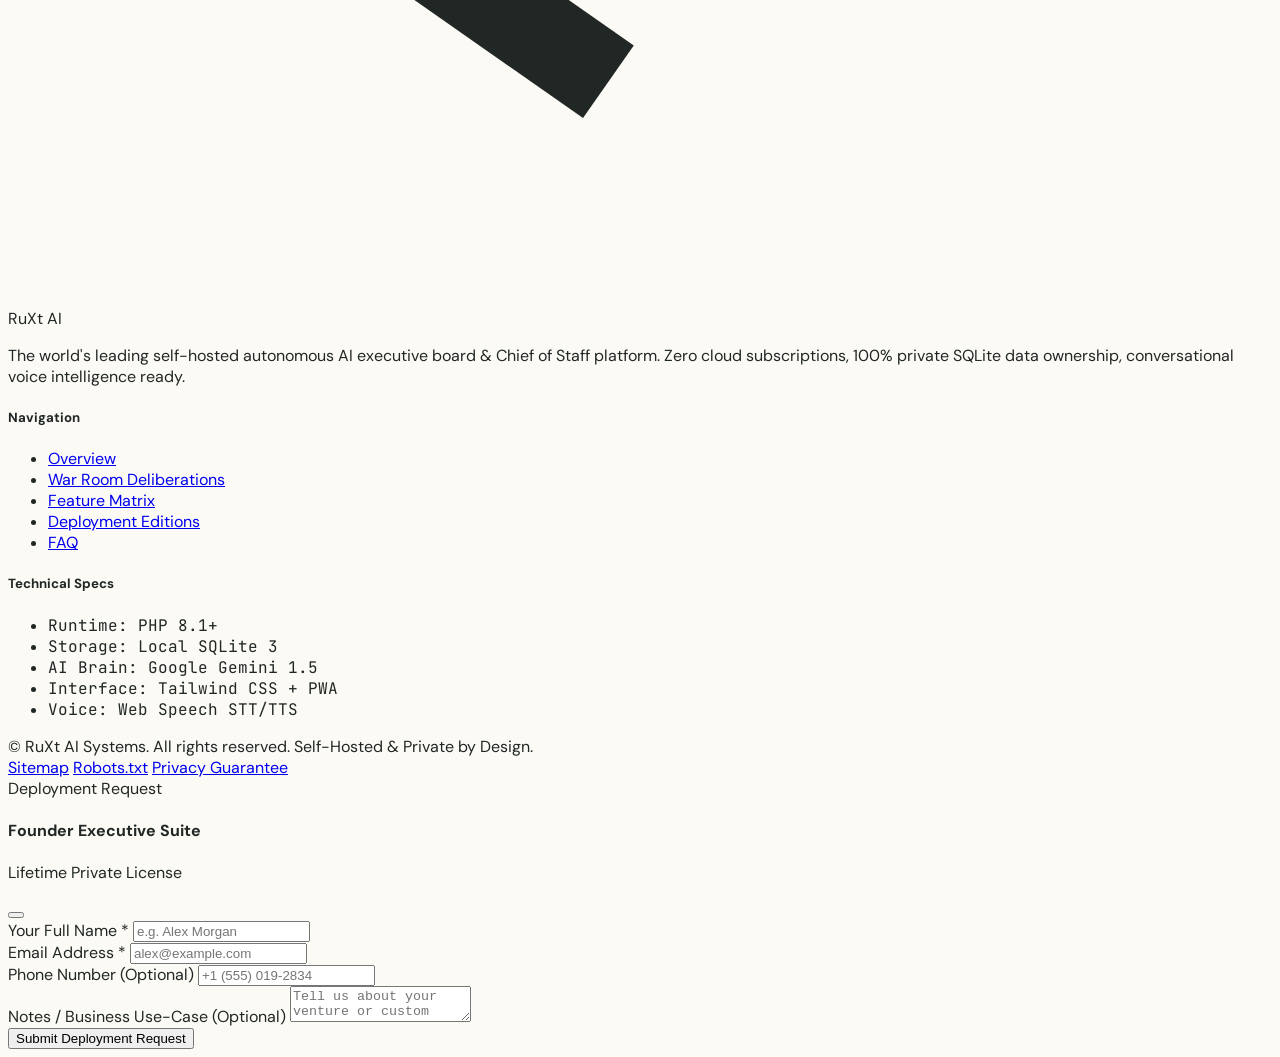
==== commit 5ebf5af3: "Refine deployment package cards" ====
--- a/index.html
+++ b/index.html
@@ -844,35 +844,36 @@
         </section>
 
         <!-- Deployment Packages & Editions Section -->
-        <section id="editions" class="py-20 bg-[#f5f2e9] border-y border-[#ddd8cc]">
-            <div class="max-w-7xl mx-auto px-4 sm:px-6 lg:px-8">
-                <div class="text-center max-w-3xl mx-auto mb-10">
-                    <h2 class="text-xs font-extrabold uppercase tracking-widest text-[#b7843f] mb-3">Deployment Packages</h2>
-                    <h3 class="text-3xl sm:text-4xl font-extrabold text-[#173d34] tracking-tight">
+        <section id="editions" class="deployment-section py-20 border-y border-[#ddd8cc]">
+            <div class="deployment-shell max-w-7xl mx-auto px-4 sm:px-6 lg:px-8">
+                <div class="deployment-heading text-center max-w-3xl mx-auto mb-12">
+                    <h2 class="deployment-eyebrow">Deployment Packages</h2>
+                    <h3 class="deployment-title">
                         Own Your Autonomous AI Board Today
                     </h3>
-                    <p class="text-sm sm:text-base text-[#68716d] mt-2">
+                    <p class="deployment-intro">
                         Select the deployment package tailored for your business workflow. Free updates included.
                     </p>
                 </div>
 
                 <!-- 3 Deployment Cards -->
-                <div class="grid grid-cols-1 lg:grid-cols-3 gap-8 items-stretch">
+                <div class="edition-grid">
                     <!-- Tier 1: Starter -->
-                    <div class="bg-[#ffffff] rounded-3xl border border-[#ddd8cc] p-8 flex flex-col justify-between shadow-sm hover:shadow-md transition-all">
+                    <article class="edition-card edition-card--starter">
                         <div>
-                            <div class="flex items-center justify-between mb-4">
-                                <h4 class="text-lg font-bold text-[#202725]">Starter Edition</h4>
-                                <span class="text-[10px] font-bold bg-[#f5f2e9] text-[#68716d] px-2.5 py-1 rounded-full uppercase tracking-wider">Solo Creator</span>
-                            </div>
-                            <p class="text-xs text-[#68716d] mb-6">
+                            <div class="edition-plan-head">
+                                <div>
+                                    <span class="edition-kicker">Essential workspace</span>
+                                    <h4>Starter Edition</h4>
+                                </div>
+                                <span class="edition-audience">Solo Creator</span>
+                            </div>
+                            <p class="edition-description">
                                 Perfect for solo developers, students, and freelancers who need an intelligent private companion.
                             </p>
-                            <div class="mb-6">
-                                <span class="text-xs font-bold text-[#173d34] bg-[#f5f2e9] px-3 py-1.5 rounded-full uppercase tracking-wider inline-block">Solo Deployment</span>
-                            </div>
-
-                            <ul class="space-y-3 text-xs text-[#202725] mb-8">
+                            <span class="edition-type">Solo Deployment</span>
+
+                            <ul class="edition-features">
                                 <li class="flex items-center gap-2">
                                     <i data-lucide="check" class="w-4 h-4 text-emerald-600"></i>
                                     <span>RuXt AI Chief of Staff Companion</span>
@@ -900,29 +901,32 @@
                             </ul>
                         </div>
 
-                        <button class="open-order-btn w-full py-3 rounded-full border border-[#173d34] text-[#173d34] hover:bg-[#173d34] hover:text-[#fcfaf5] text-xs font-bold transition-all" data-plan="Starter Edition" data-price="Inquire">
-                            Get Starter Edition
+                        <button class="open-order-btn edition-action" data-plan="Starter Edition" data-price="Inquire">
+                            <span>Get Starter Edition</span>
+                            <i data-lucide="arrow-up-right"></i>
                         </button>
-                    </div>
+                    </article>
 
                     <!-- Tier 2: Founder Executive Suite (Featured) -->
-                    <div class="bg-[#ffffff] rounded-3xl border-2 border-[#173d34] p-8 flex flex-col justify-between shadow-2xl relative">
-                        <div class="absolute -top-3.5 left-1/2 -translate-x-1/2 bg-[#173d34] text-[#ffd580] text-[10px] font-extrabold uppercase px-3 py-1 rounded-full tracking-widest shadow-md">
-                            Most Popular · Best Value
+                    <article class="edition-card edition-card--featured">
+                        <div class="edition-popular-badge">
+                            <i data-lucide="sparkles"></i>
+                            <span>Most Popular · Best Value</span>
                         </div>
                         <div>
-                            <div class="flex items-center justify-between mb-4">
-                                <h4 class="text-lg font-bold text-[#173d34]">Founder Executive Suite</h4>
-                                <span class="text-[10px] font-bold bg-[#173d34]/10 text-[#173d34] px-2.5 py-1 rounded-full uppercase tracking-wider">Unrestricted</span>
-                            </div>
-                            <p class="text-xs text-[#68716d] mb-6">
+                            <div class="edition-plan-head">
+                                <div>
+                                    <span class="edition-kicker">Complete boardroom</span>
+                                    <h4>Founder Executive Suite</h4>
+                                </div>
+                                <span class="edition-audience">Unrestricted</span>
+                            </div>
+                            <p class="edition-description">
                                 Complete autonomous board for startup founders, digital agency directors, and business operators.
                             </p>
-                            <div class="mb-6">
-                                <span class="text-xs font-bold text-[#173d34] bg-[#173d34]/10 px-3 py-1.5 rounded-full uppercase tracking-wider inline-block">Complete Autonomous Board</span>
-                            </div>
-
-                            <ul class="space-y-3 text-xs text-[#202725] mb-8 font-medium">
+                            <span class="edition-type">Complete Autonomous Board</span>
+
+                            <ul class="edition-features edition-features--featured">
                                 <li class="flex items-center gap-2">
                                     <i data-lucide="check-circle-2" class="w-4 h-4 text-emerald-600"></i>
                                     <span><strong>Complete Autonomous Boardroom</strong> (CMO, CTO, CFO, Lead)</span>
@@ -954,26 +958,28 @@
                             </ul>
                         </div>
 
-                        <button class="open-order-btn btn-shimmer w-full py-3.5 rounded-full bg-[#173d34] hover:bg-[#285c4e] text-[#fcfaf5] text-xs font-extrabold transition-all shadow-lg active:scale-95" data-plan="Founder Executive Suite" data-price="Inquire">
-                            Deploy Founder Suite
+                        <button class="open-order-btn edition-action edition-action--primary" data-plan="Founder Executive Suite" data-price="Inquire">
+                            <span>Deploy Founder Suite</span>
+                            <i data-lucide="arrow-right"></i>
                         </button>
-                    </div>
+                    </article>
 
                     <!-- Tier 3: Agency & Reseller -->
-                    <div class="bg-[#ffffff] rounded-3xl border border-[#ddd8cc] p-8 flex flex-col justify-between shadow-sm hover:shadow-md transition-all">
+                    <article class="edition-card edition-card--agency">
                         <div>
-                            <div class="flex items-center justify-between mb-4">
-                                <h4 class="text-lg font-bold text-[#202725]">Agency &amp; Reseller</h4>
-                                <span class="text-[10px] font-bold bg-[#b7843f]/10 text-[#b7843f] px-2.5 py-1 rounded-full uppercase tracking-wider">Commercial</span>
-                            </div>
-                            <p class="text-xs text-[#68716d] mb-6">
+                            <div class="edition-plan-head">
+                                <div>
+                                    <span class="edition-kicker">Scale for clients</span>
+                                    <h4>Agency &amp; Reseller</h4>
+                                </div>
+                                <span class="edition-audience">Commercial</span>
+                            </div>
+                            <p class="edition-description">
                                 For agencies and software consultants wanting to deploy RuXt to unlimited client installations.
                             </p>
-                            <div class="mb-6">
-                                <span class="text-xs font-bold text-[#b7843f] bg-[#b7843f]/10 px-3 py-1.5 rounded-full uppercase tracking-wider inline-block">Commercial Resale Rights</span>
-                            </div>
-
-                            <ul class="space-y-3 text-xs text-[#202725] mb-8">
+                            <span class="edition-type">Commercial Resale Rights</span>
+
+                            <ul class="edition-features">
                                 <li class="flex items-center gap-2">
                                     <i data-lucide="check" class="w-4 h-4 text-emerald-600"></i>
                                     <span><strong>Everything in Founder Executive Suite</strong></span>
@@ -997,10 +1003,11 @@
                             </ul>
                         </div>
 
-                        <button class="open-order-btn w-full py-3 rounded-full border border-[#173d34] text-[#173d34] hover:bg-[#173d34] hover:text-[#fcfaf5] text-xs font-bold transition-all" data-plan="Agency & Reseller" data-price="Inquire">
-                            Get Agency Commercial License
+                        <button class="open-order-btn edition-action" data-plan="Agency & Reseller" data-price="Inquire">
+                            <span>Get Agency License</span>
+                            <i data-lucide="arrow-up-right"></i>
                         </button>
-                    </div>
+                    </article>
                 </div>
 
                 <!-- Guarantee Banner -->
--- a/assets/css/custom.css
+++ b/assets/css/custom.css
@@ -276,3 +276,352 @@
         min-width: 0;
     }
 }
+
+/* Deployment package cards */
+.deployment-section {
+    position: relative;
+    overflow: hidden;
+    background:
+        radial-gradient(circle at 50% 0%, rgba(255, 213, 128, 0.17), transparent 31rem),
+        linear-gradient(180deg, #f7f4ec 0%, #f3f0e7 100%);
+}
+
+.deployment-section::before,
+.deployment-section::after {
+    content: '';
+    position: absolute;
+    width: 22rem;
+    height: 22rem;
+    border: 1px solid rgba(23, 61, 52, 0.06);
+    border-radius: 50%;
+    pointer-events: none;
+}
+
+.deployment-section::before {
+    top: -15rem;
+    left: -8rem;
+}
+
+.deployment-section::after {
+    right: -9rem;
+    bottom: -16rem;
+}
+
+.deployment-shell {
+    position: relative;
+    z-index: 1;
+}
+
+.deployment-eyebrow {
+    display: inline-flex;
+    align-items: center;
+    gap: 8px;
+    margin-bottom: 14px;
+    color: #a96e25;
+    font-size: 0.7rem;
+    font-weight: 800;
+    letter-spacing: 0.17em;
+    text-transform: uppercase;
+}
+
+.deployment-eyebrow::before,
+.deployment-eyebrow::after {
+    content: '';
+    width: 22px;
+    height: 1px;
+    background: rgba(183, 132, 63, 0.5);
+}
+
+.deployment-title {
+    color: var(--ruxt-pine);
+    font-size: clamp(2rem, 4vw, 3.25rem);
+    font-weight: 800;
+    line-height: 1.05;
+    letter-spacing: -0.045em;
+}
+
+.deployment-intro {
+    max-width: 42rem;
+    margin: 14px auto 0;
+    color: var(--ruxt-sage);
+    font-size: clamp(0.94rem, 1.5vw, 1.08rem);
+    line-height: 1.7;
+}
+
+.edition-grid {
+    display: grid;
+    grid-template-columns: repeat(3, minmax(0, 1fr));
+    gap: 22px;
+    align-items: stretch;
+}
+
+.edition-card {
+    position: relative;
+    display: flex;
+    min-height: 545px;
+    padding: 30px;
+    flex-direction: column;
+    justify-content: space-between;
+    border: 1px solid rgba(23, 61, 52, 0.13);
+    border-radius: 26px;
+    background: rgba(255, 255, 255, 0.86);
+    box-shadow: 0 14px 36px rgba(23, 61, 52, 0.065), inset 0 1px 0 #fff;
+    backdrop-filter: blur(10px);
+    -webkit-backdrop-filter: blur(10px);
+    transition: transform 240ms ease, box-shadow 240ms ease, border-color 240ms ease;
+}
+
+.edition-card:hover {
+    transform: translateY(-5px);
+    border-color: rgba(23, 61, 52, 0.25);
+    box-shadow: 0 22px 48px rgba(23, 61, 52, 0.11), inset 0 1px 0 #fff;
+}
+
+.edition-card--featured {
+    border-color: var(--ruxt-pine);
+    background: linear-gradient(180deg, #ffffff 0%, #fbfdfb 100%);
+    box-shadow: 0 24px 58px rgba(23, 61, 52, 0.16), inset 0 0 0 1px rgba(23, 61, 52, 0.07);
+}
+
+.edition-card--featured:hover {
+    transform: translateY(-7px);
+    border-color: var(--ruxt-pine);
+    box-shadow: 0 30px 66px rgba(23, 61, 52, 0.2), inset 0 0 0 1px rgba(23, 61, 52, 0.07);
+}
+
+.edition-popular-badge {
+    display: inline-flex;
+    align-items: center;
+    align-self: flex-start;
+    gap: 7px;
+    margin: -16px 0 20px;
+    padding: 8px 11px;
+    border-radius: 999px;
+    color: #ffe1a5;
+    background: var(--ruxt-pine);
+    box-shadow: 0 8px 18px rgba(23, 61, 52, 0.2);
+    font-size: 0.62rem;
+    font-weight: 800;
+    line-height: 1;
+    letter-spacing: 0.1em;
+    text-transform: uppercase;
+}
+
+.edition-popular-badge svg {
+    width: 13px;
+    height: 13px;
+}
+
+.edition-plan-head {
+    display: flex;
+    align-items: flex-start;
+    justify-content: space-between;
+    gap: 16px;
+}
+
+.edition-kicker {
+    display: block;
+    margin-bottom: 7px;
+    color: #9a6d31;
+    font-size: 0.61rem;
+    font-weight: 800;
+    letter-spacing: 0.13em;
+    text-transform: uppercase;
+}
+
+.edition-plan-head h4 {
+    color: var(--ruxt-charcoal);
+    font-size: 1.2rem;
+    font-weight: 800;
+    line-height: 1.2;
+    letter-spacing: -0.025em;
+}
+
+.edition-card--featured .edition-plan-head h4 {
+    color: var(--ruxt-pine);
+}
+
+.edition-audience {
+    flex: 0 0 auto;
+    padding: 7px 9px;
+    border: 1px solid rgba(23, 61, 52, 0.08);
+    border-radius: 999px;
+    color: var(--ruxt-sage);
+    background: rgba(245, 242, 233, 0.9);
+    font-size: 0.57rem;
+    font-weight: 800;
+    line-height: 1;
+    letter-spacing: 0.09em;
+    text-transform: uppercase;
+}
+
+.edition-card--featured .edition-audience {
+    color: var(--ruxt-pine);
+    background: rgba(23, 61, 52, 0.08);
+}
+
+.edition-card--agency .edition-audience {
+    color: #a96e25;
+    background: rgba(183, 132, 63, 0.1);
+}
+
+.edition-description {
+    min-height: 58px;
+    margin: 17px 0 19px;
+    color: var(--ruxt-sage);
+    font-size: 0.78rem;
+    line-height: 1.55;
+}
+
+.edition-type {
+    display: inline-flex;
+    align-items: center;
+    min-height: 30px;
+    padding: 7px 11px;
+    border-radius: 10px;
+    color: var(--ruxt-pine);
+    background: rgba(23, 61, 52, 0.07);
+    font-size: 0.64rem;
+    font-weight: 800;
+    line-height: 1.2;
+    letter-spacing: 0.075em;
+    text-transform: uppercase;
+}
+
+.edition-card--agency .edition-type {
+    color: #a96e25;
+    background: rgba(183, 132, 63, 0.1);
+}
+
+.edition-features {
+    display: grid;
+    gap: 12px;
+    margin: 25px 0 30px;
+    color: var(--ruxt-charcoal);
+    font-size: 0.76rem;
+    line-height: 1.45;
+}
+
+.edition-features li {
+    display: flex;
+    align-items: flex-start;
+    gap: 10px;
+}
+
+.edition-features li > svg {
+    flex: 0 0 auto;
+    width: 16px;
+    height: 16px;
+    margin-top: 1px;
+    color: #0b9a72;
+    stroke-width: 2.2;
+}
+
+.edition-features li.text-\[\#9ca3af\] > svg {
+    color: #a8afac;
+}
+
+.edition-action {
+    display: inline-flex;
+    align-items: center;
+    justify-content: space-between;
+    gap: 14px;
+    width: 100%;
+    min-height: 48px;
+    padding: 8px 9px 8px 18px;
+    border: 1px solid rgba(23, 61, 52, 0.42);
+    border-radius: 999px;
+    color: var(--ruxt-pine);
+    background: rgba(255, 255, 255, 0.76);
+    font-size: 0.72rem;
+    font-weight: 800;
+    transition: color 200ms ease, background 200ms ease, border-color 200ms ease, transform 200ms ease, box-shadow 200ms ease;
+}
+
+.edition-action svg {
+    display: grid;
+    flex: 0 0 auto;
+    width: 31px;
+    height: 31px;
+    padding: 8px;
+    border-radius: 50%;
+    background: rgba(23, 61, 52, 0.08);
+}
+
+.edition-action:hover {
+    color: #fff;
+    border-color: var(--ruxt-pine);
+    background: var(--ruxt-pine);
+    box-shadow: 0 12px 24px rgba(23, 61, 52, 0.16);
+    transform: translateY(-2px);
+}
+
+.edition-action:hover svg {
+    background: rgba(255, 255, 255, 0.14);
+}
+
+.edition-action--primary {
+    color: #fff;
+    border-color: var(--ruxt-pine);
+    background: linear-gradient(135deg, var(--ruxt-pine), var(--ruxt-pine-hover));
+    box-shadow: 0 13px 26px rgba(23, 61, 52, 0.2);
+}
+
+.edition-action--primary svg {
+    color: var(--ruxt-pine);
+    background: #ffe0a0;
+}
+
+.edition-action--primary:hover {
+    border-color: var(--ruxt-pine-hover);
+    background: linear-gradient(135deg, var(--ruxt-pine-hover), var(--ruxt-pine));
+    box-shadow: 0 17px 30px rgba(23, 61, 52, 0.26);
+}
+
+.edition-action--primary:hover svg {
+    background: #ffe0a0;
+}
+
+@media (max-width: 1023px) {
+    .edition-grid {
+        grid-template-columns: 1fr;
+        max-width: 44rem;
+        margin-inline: auto;
+    }
+
+    .edition-card {
+        min-height: 0;
+    }
+
+    .edition-description {
+        min-height: 0;
+    }
+}
+
+@media (max-width: 639px) {
+    .deployment-heading {
+        margin-bottom: 2.25rem;
+    }
+
+    .edition-card {
+        padding: 24px;
+        border-radius: 22px;
+    }
+
+    .edition-plan-head {
+        align-items: flex-start;
+    }
+
+    .edition-audience {
+        max-width: 105px;
+        white-space: normal;
+        text-align: center;
+    }
+}
+
+@media (prefers-reduced-motion: reduce) {
+    .edition-card,
+    .edition-action {
+        transition: none;
+    }
+}
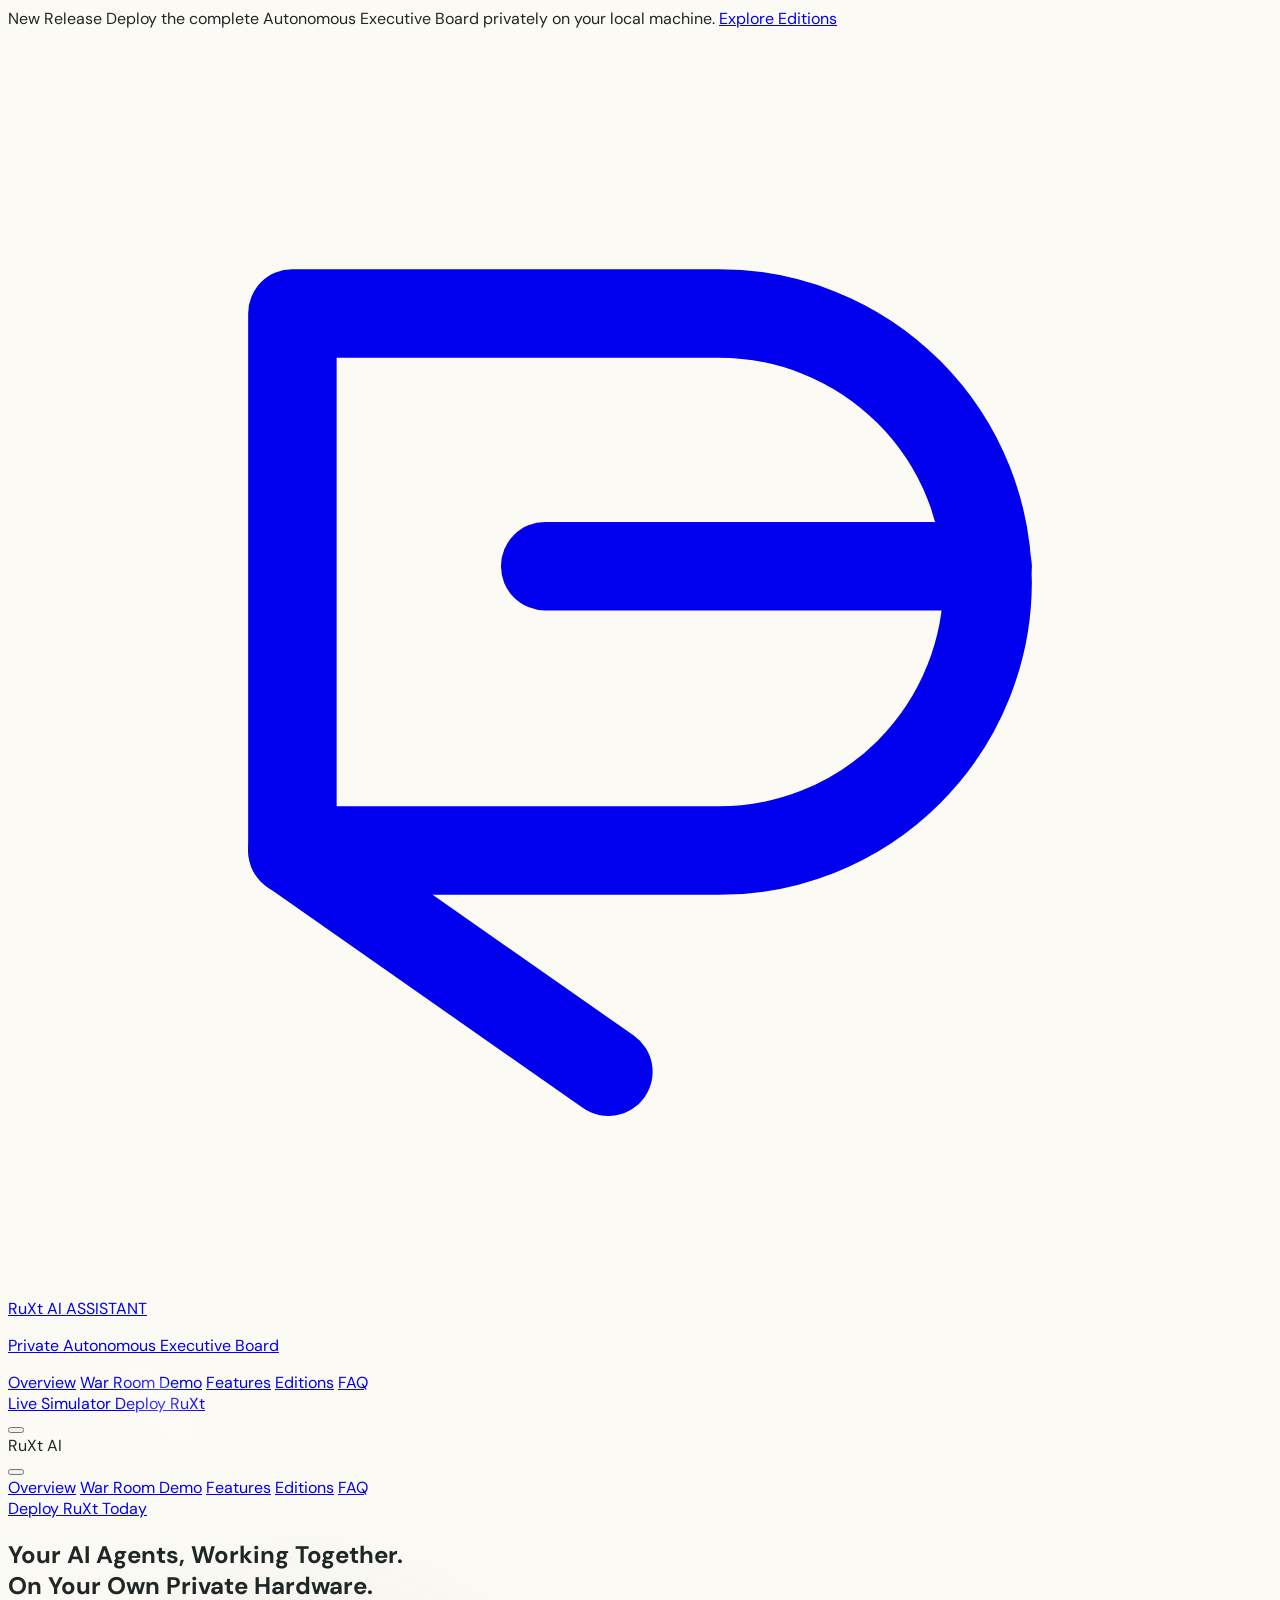
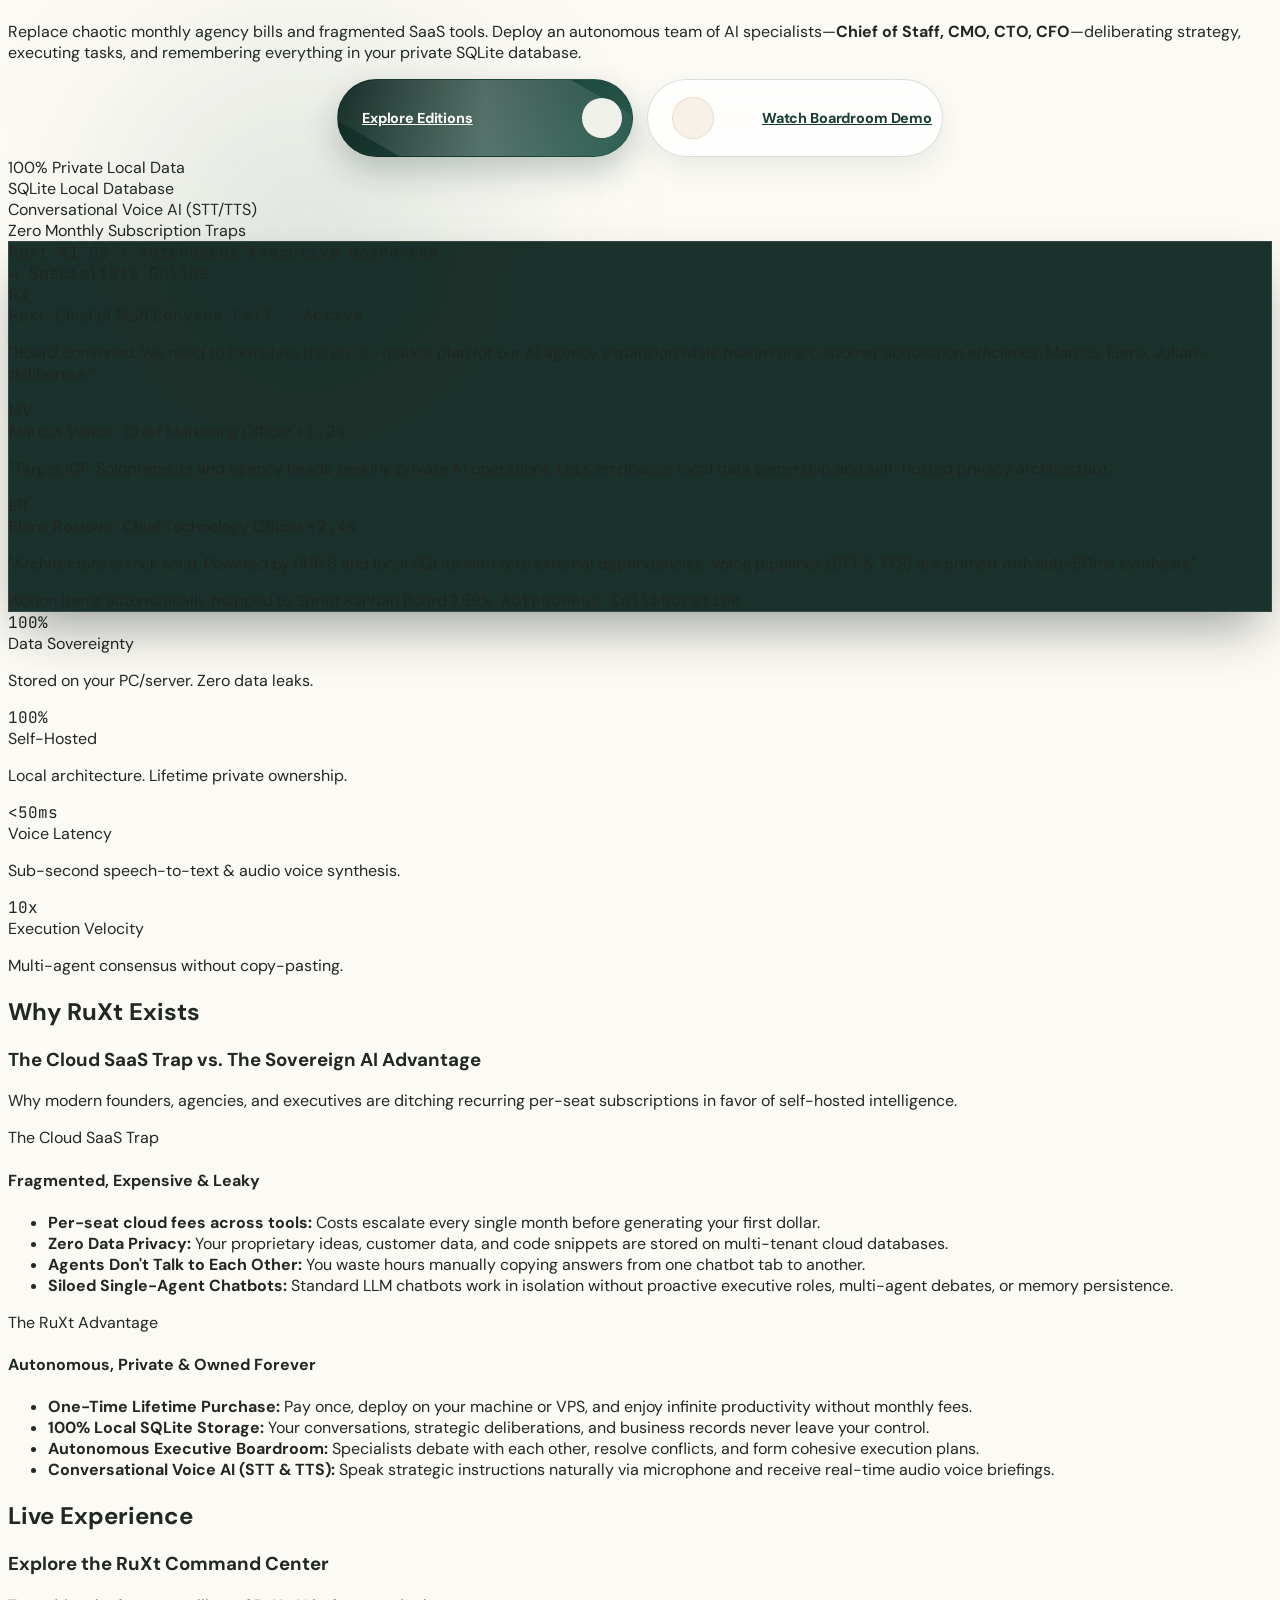
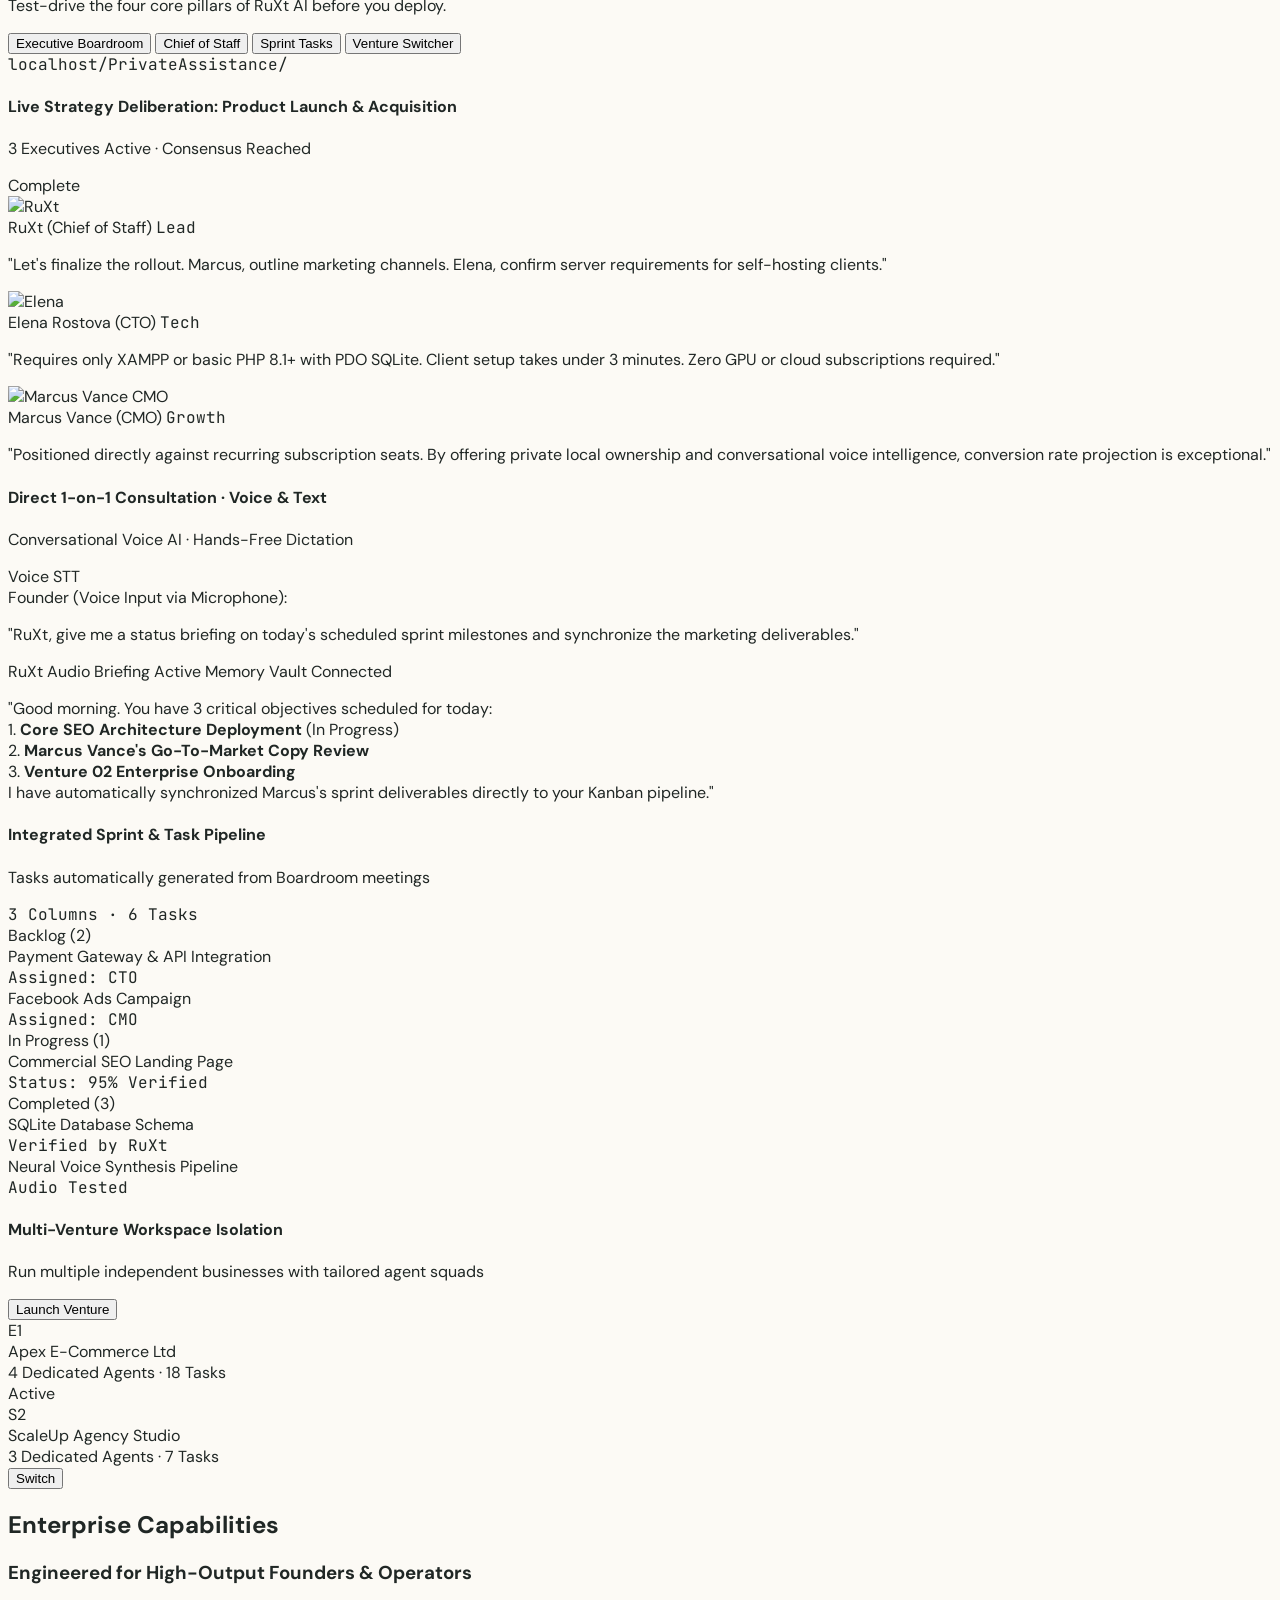
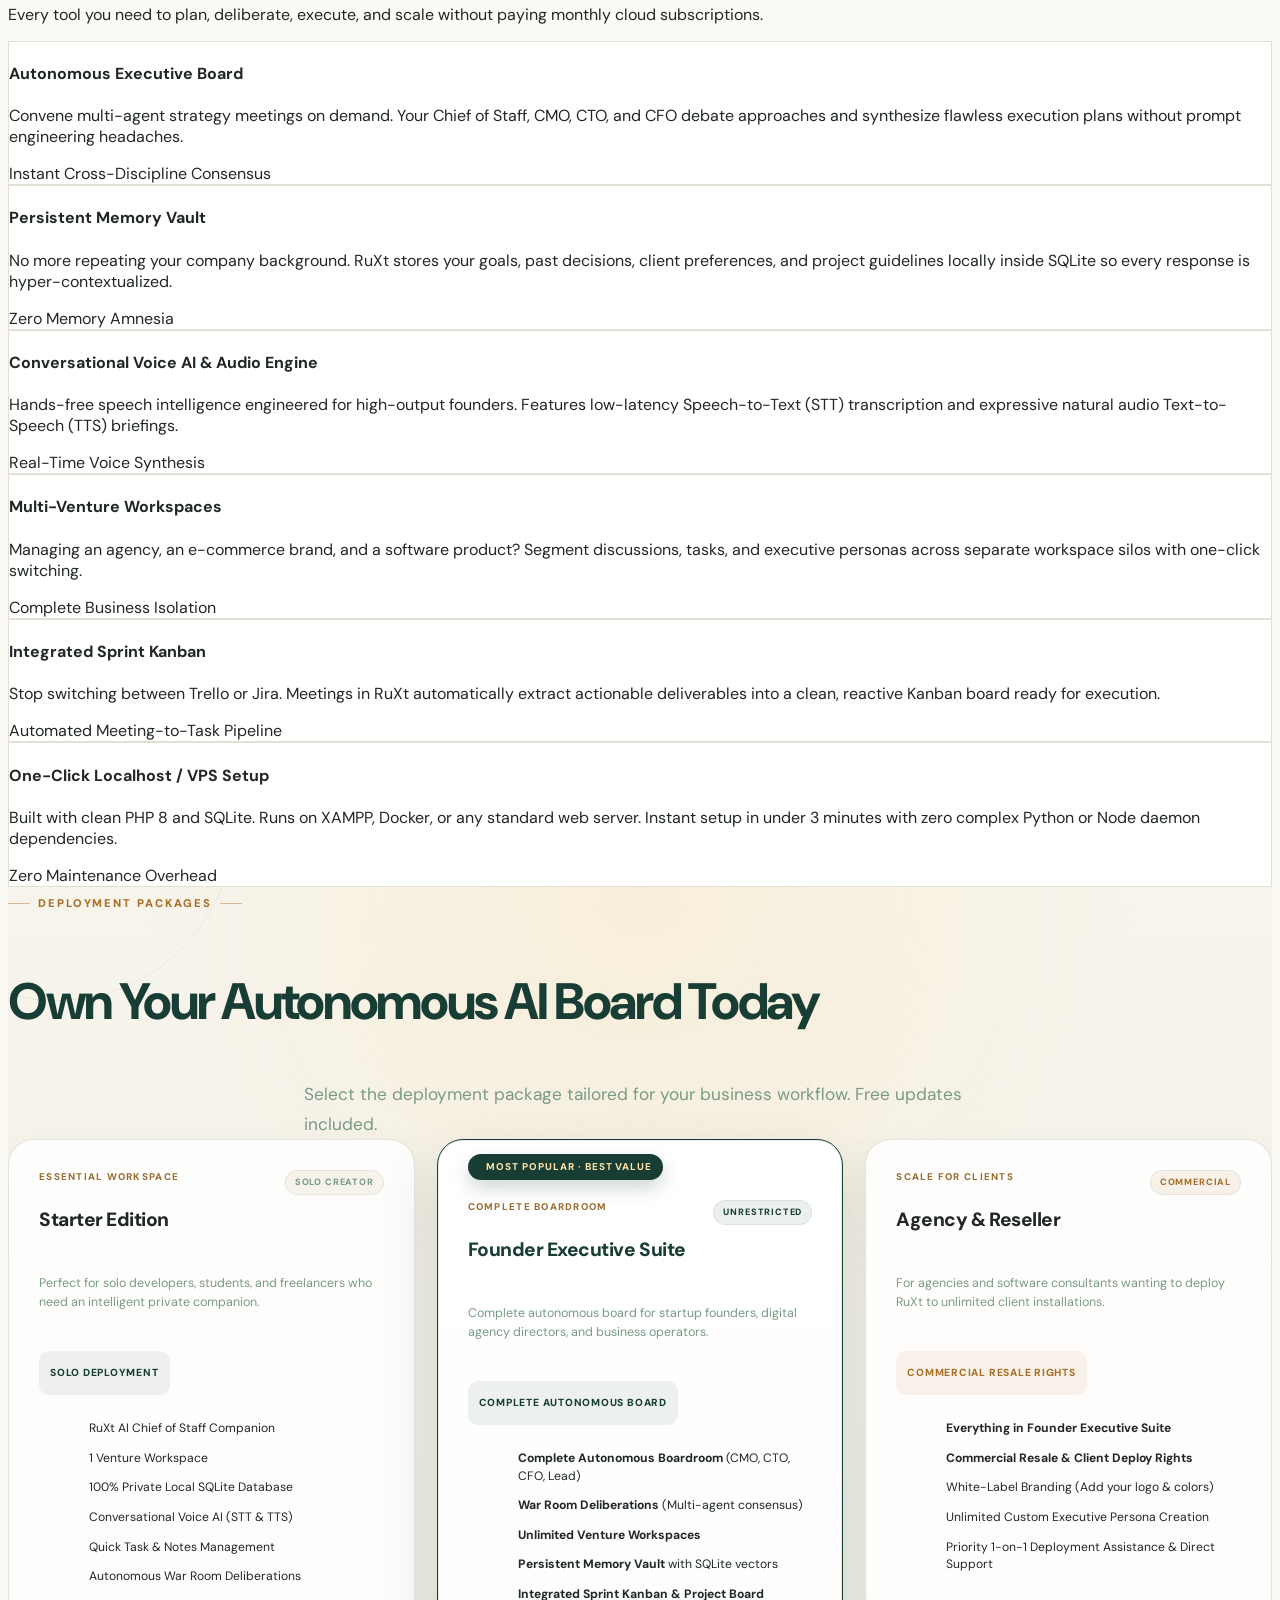
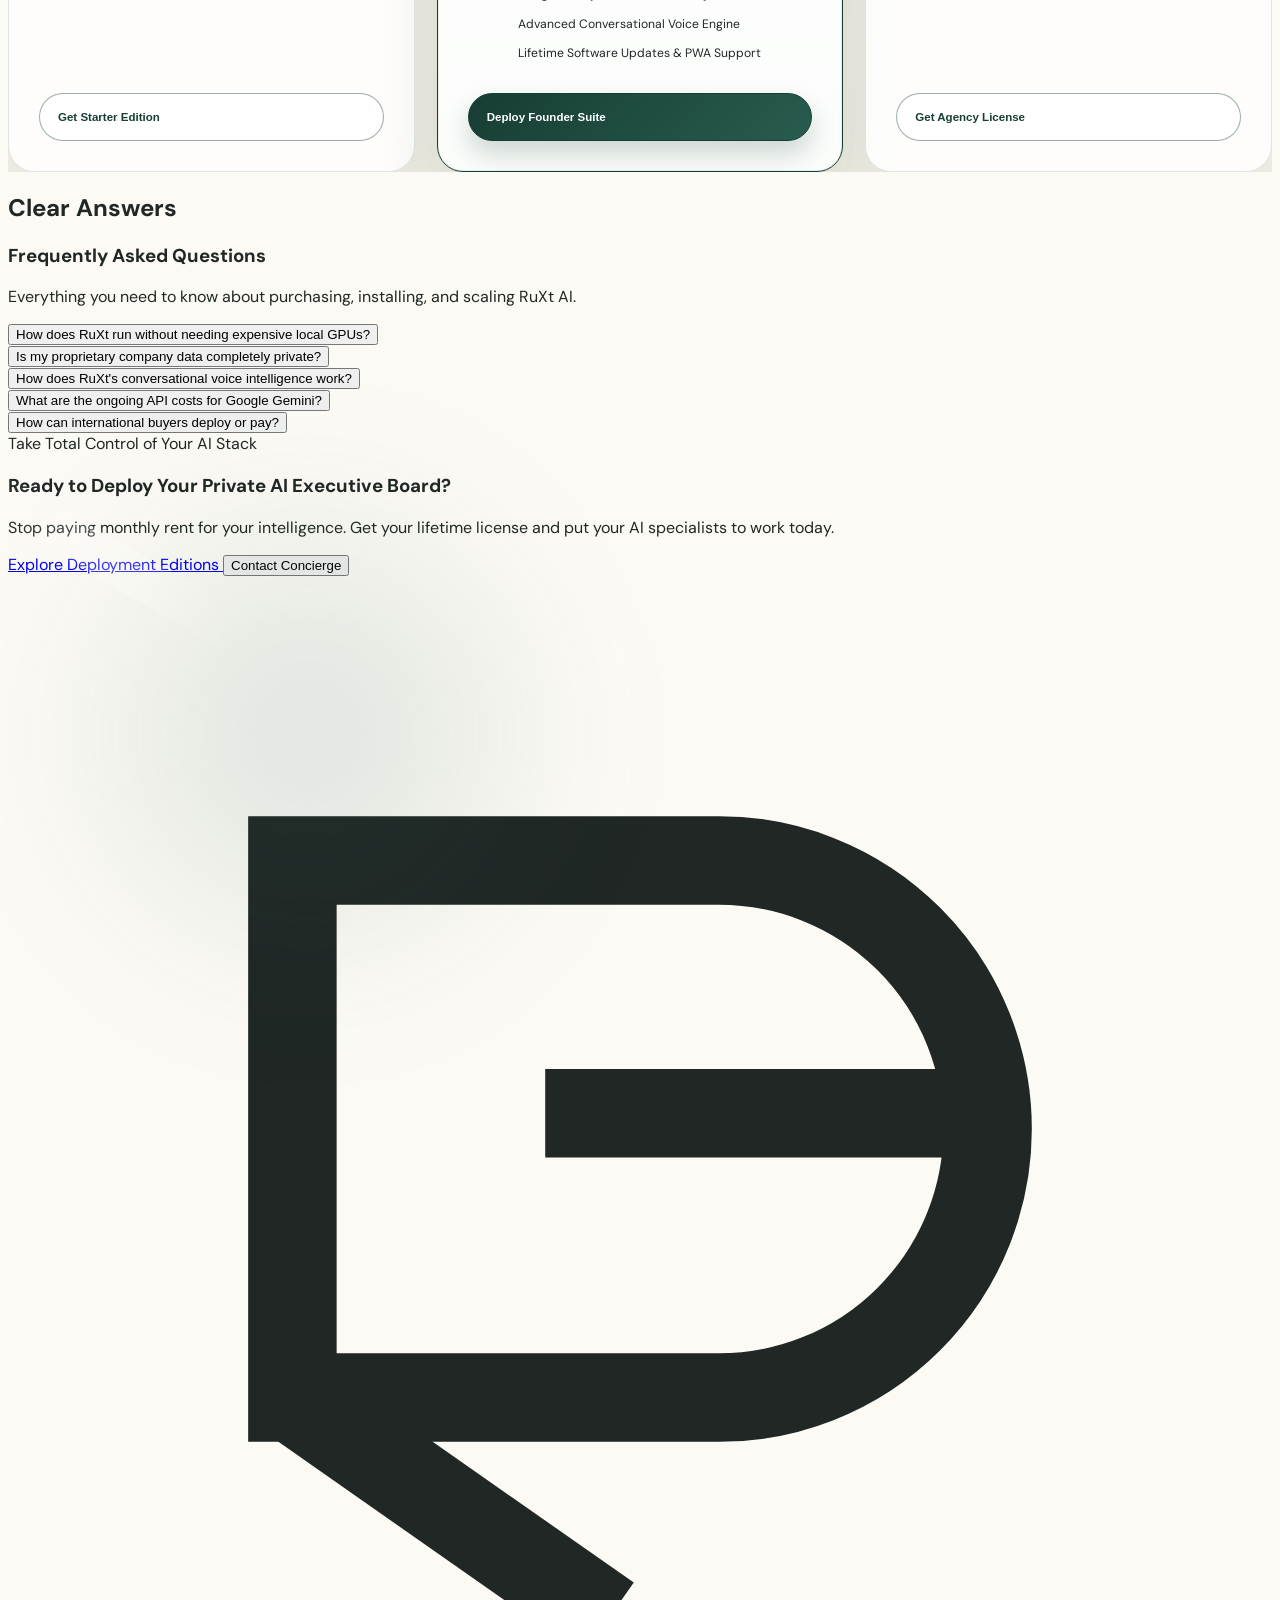
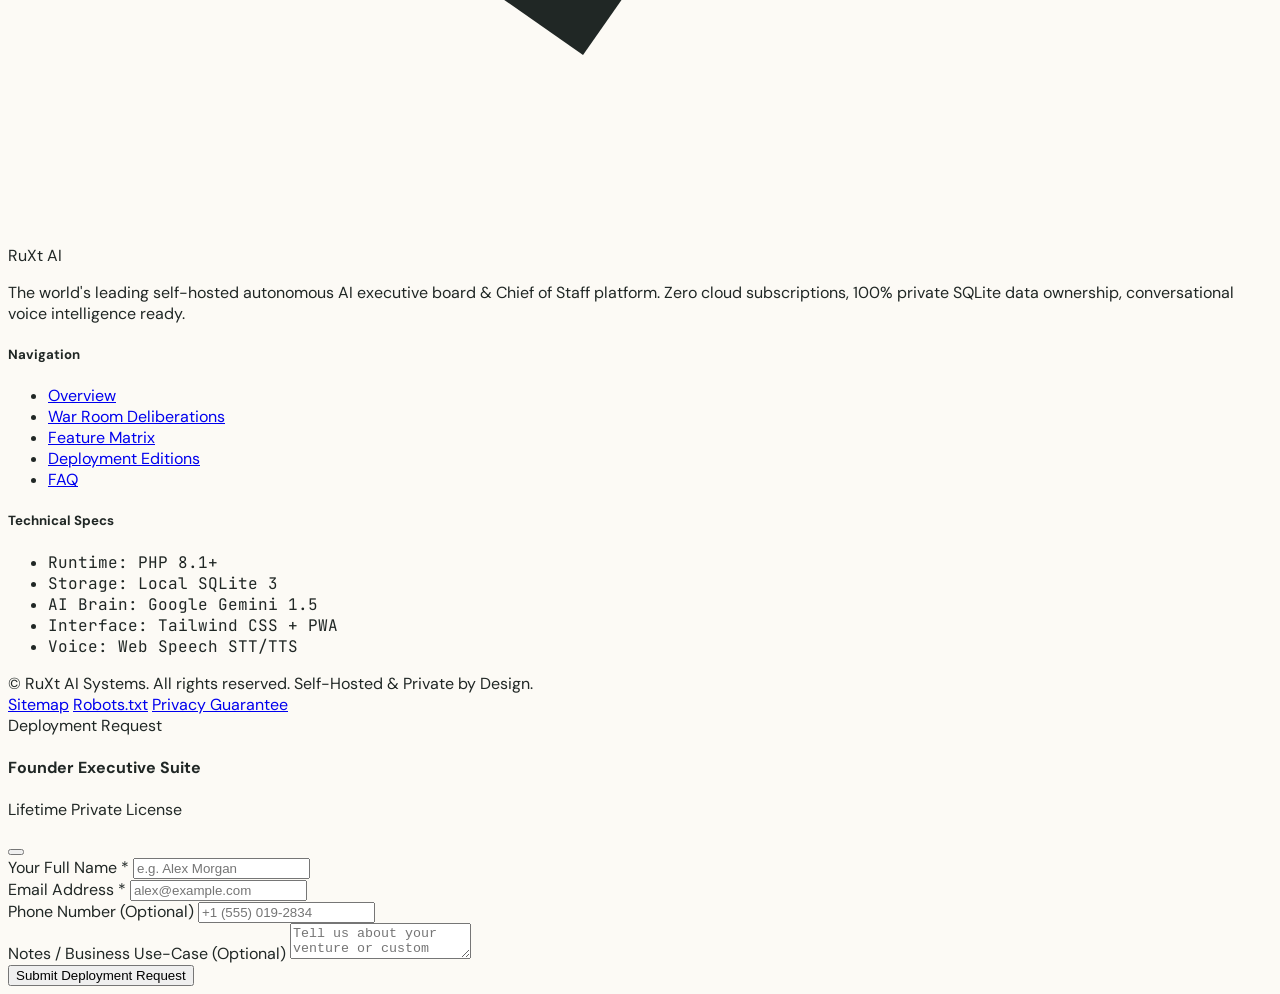
==== commit 7ec1d55b: "Remove deployment guarantee banner" ====
--- a/index.html
+++ b/index.html
@@ -1010,19 +1010,6 @@
                     </article>
                 </div>
 
-                <!-- Guarantee Banner -->
-                <div class="mt-12 p-6 rounded-2xl bg-[#ffffff] border border-[#ddd8cc] flex flex-col sm:flex-row items-center justify-between gap-4 max-w-4xl mx-auto text-center sm:text-left shadow-sm">
-                    <div class="flex items-center space-x-3">
-                        <div class="w-10 h-10 rounded-full bg-emerald-100 text-emerald-800 flex items-center justify-center flex-shrink-0">
-                            <i data-lucide="shield-check" class="w-5 h-5"></i>
-                        </div>
-                        <div>
-                            <div class="text-xs font-bold text-[#173d34]">Full Setup &amp; Deployment Guarantee</div>
-                            <div class="text-[11px] text-[#68716d]">If you encounter any issues getting RuXt running on your machine, our engineers assist you directly.</div>
-                        </div>
-                    </div>
-                    <a href="#faq" class="text-xs font-bold text-[#173d34] hover:underline flex-shrink-0">Read FAQ &rarr;</a>
-                </div>
             </div>
         </section>
 
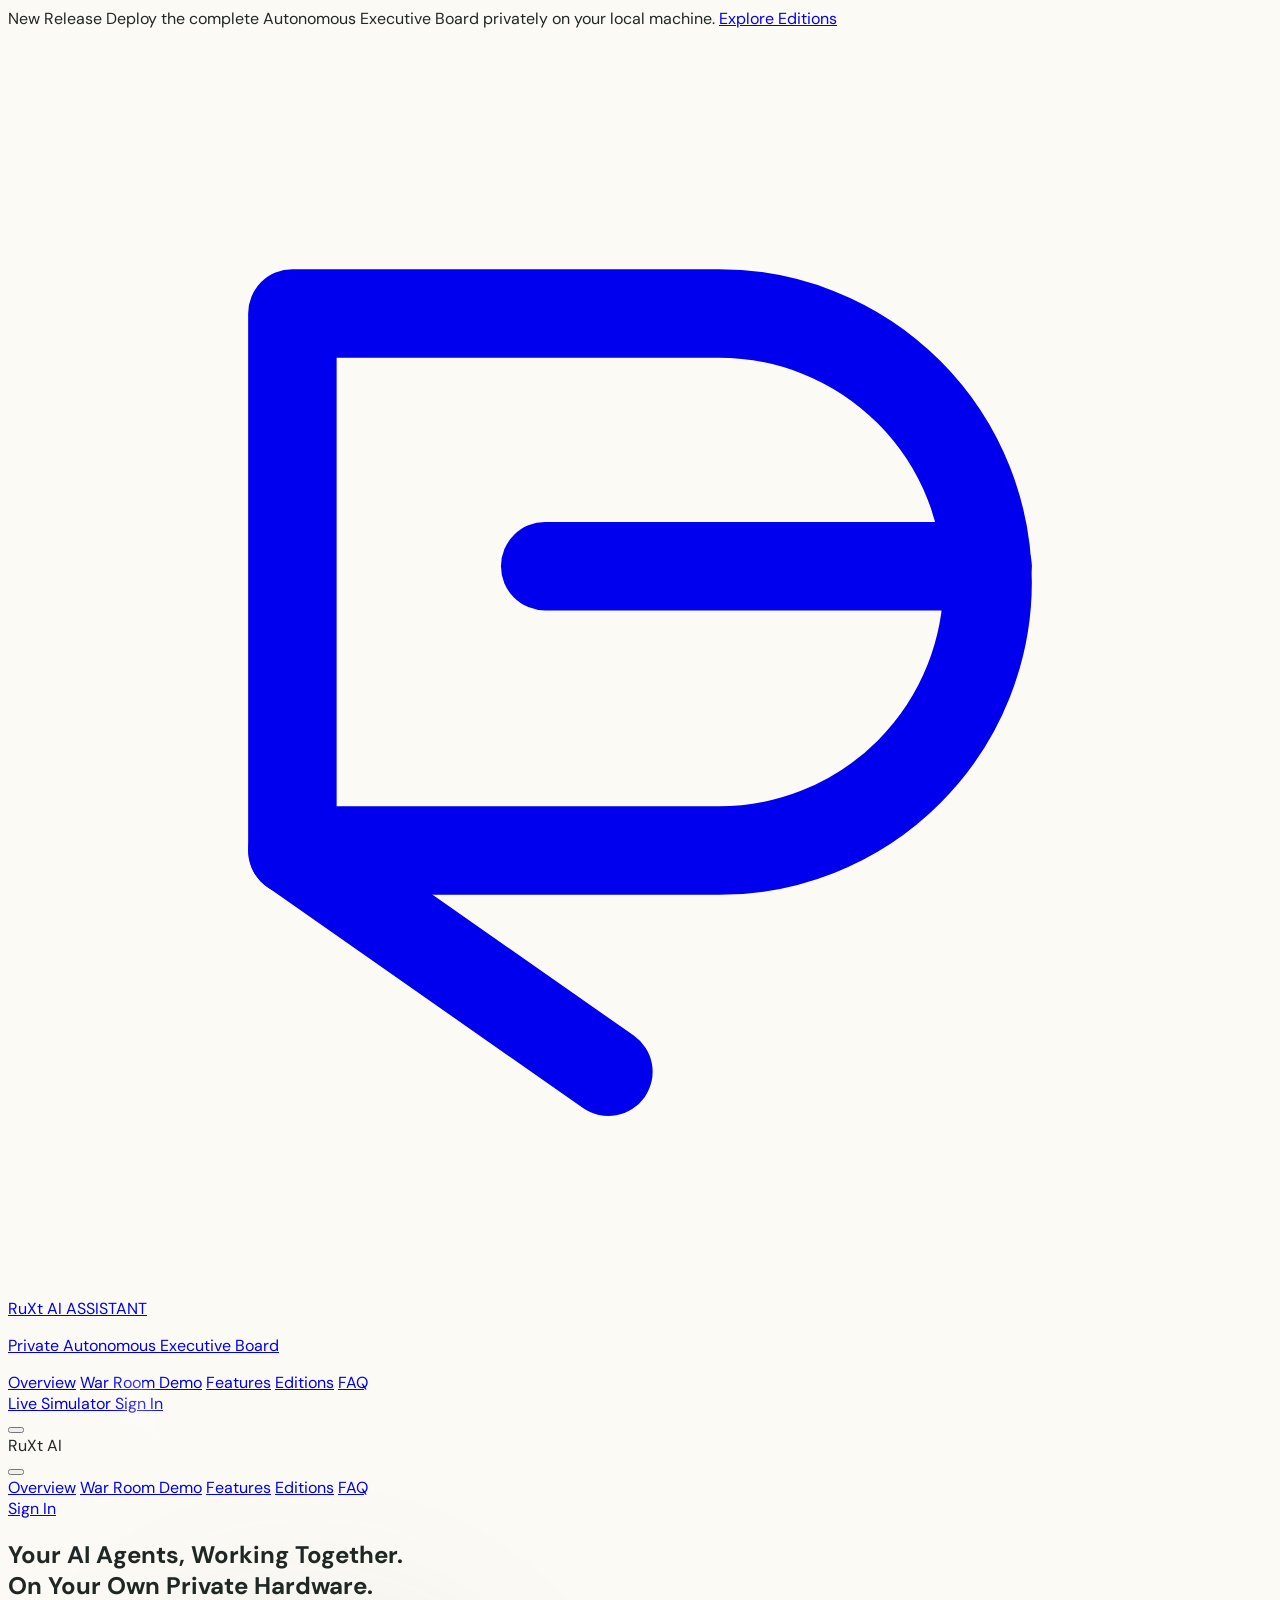
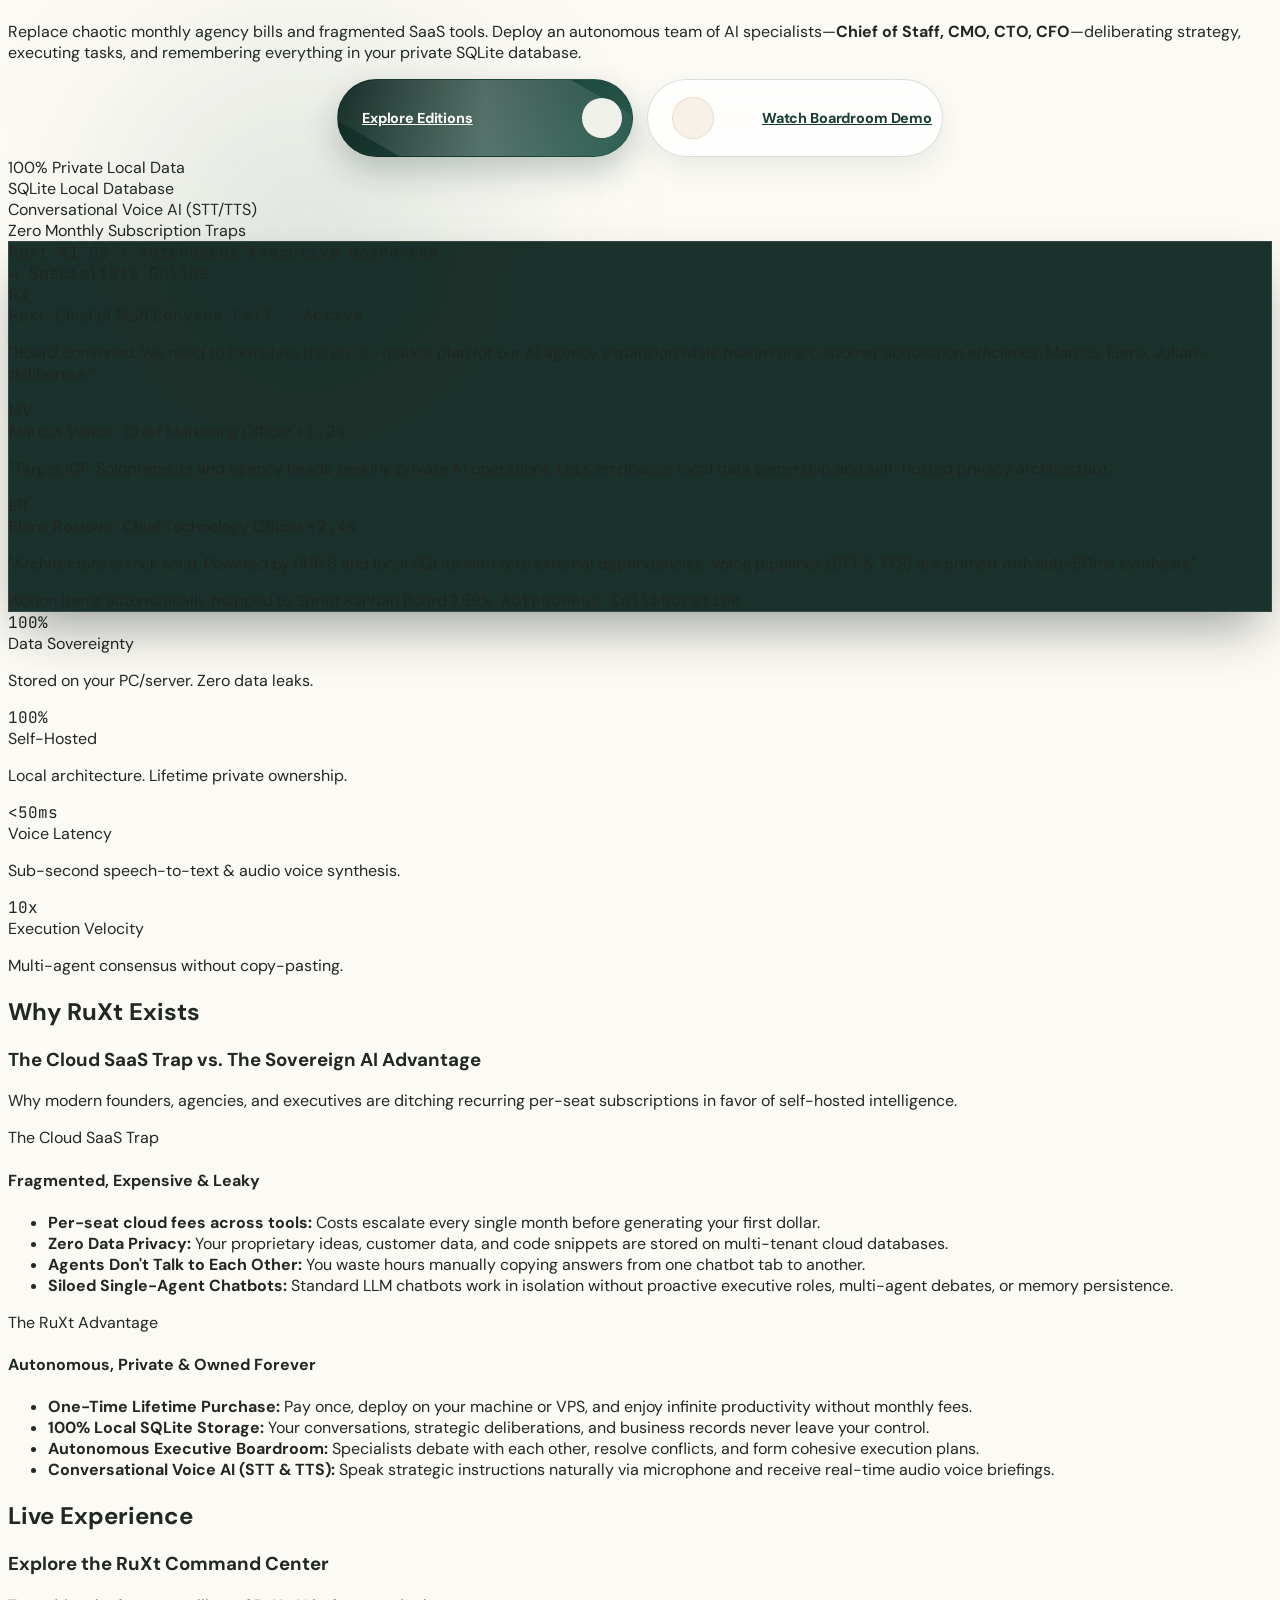
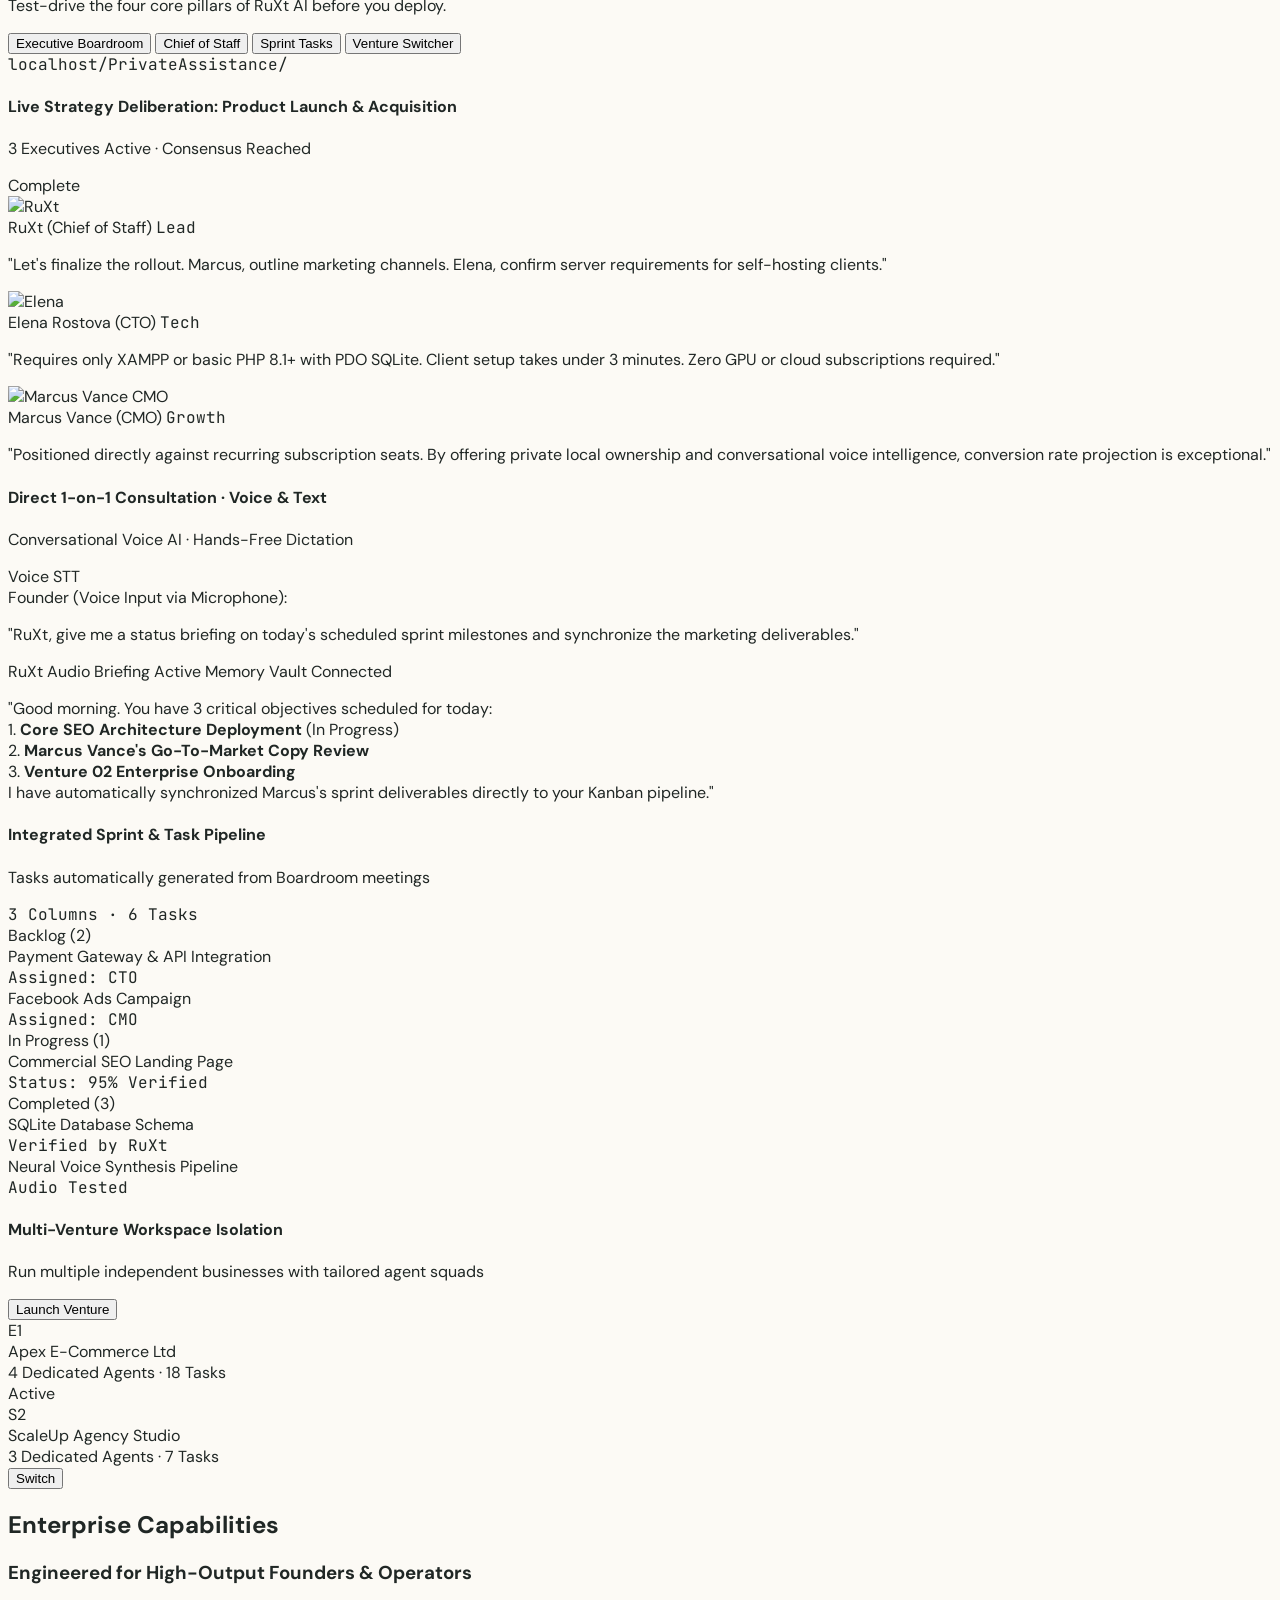
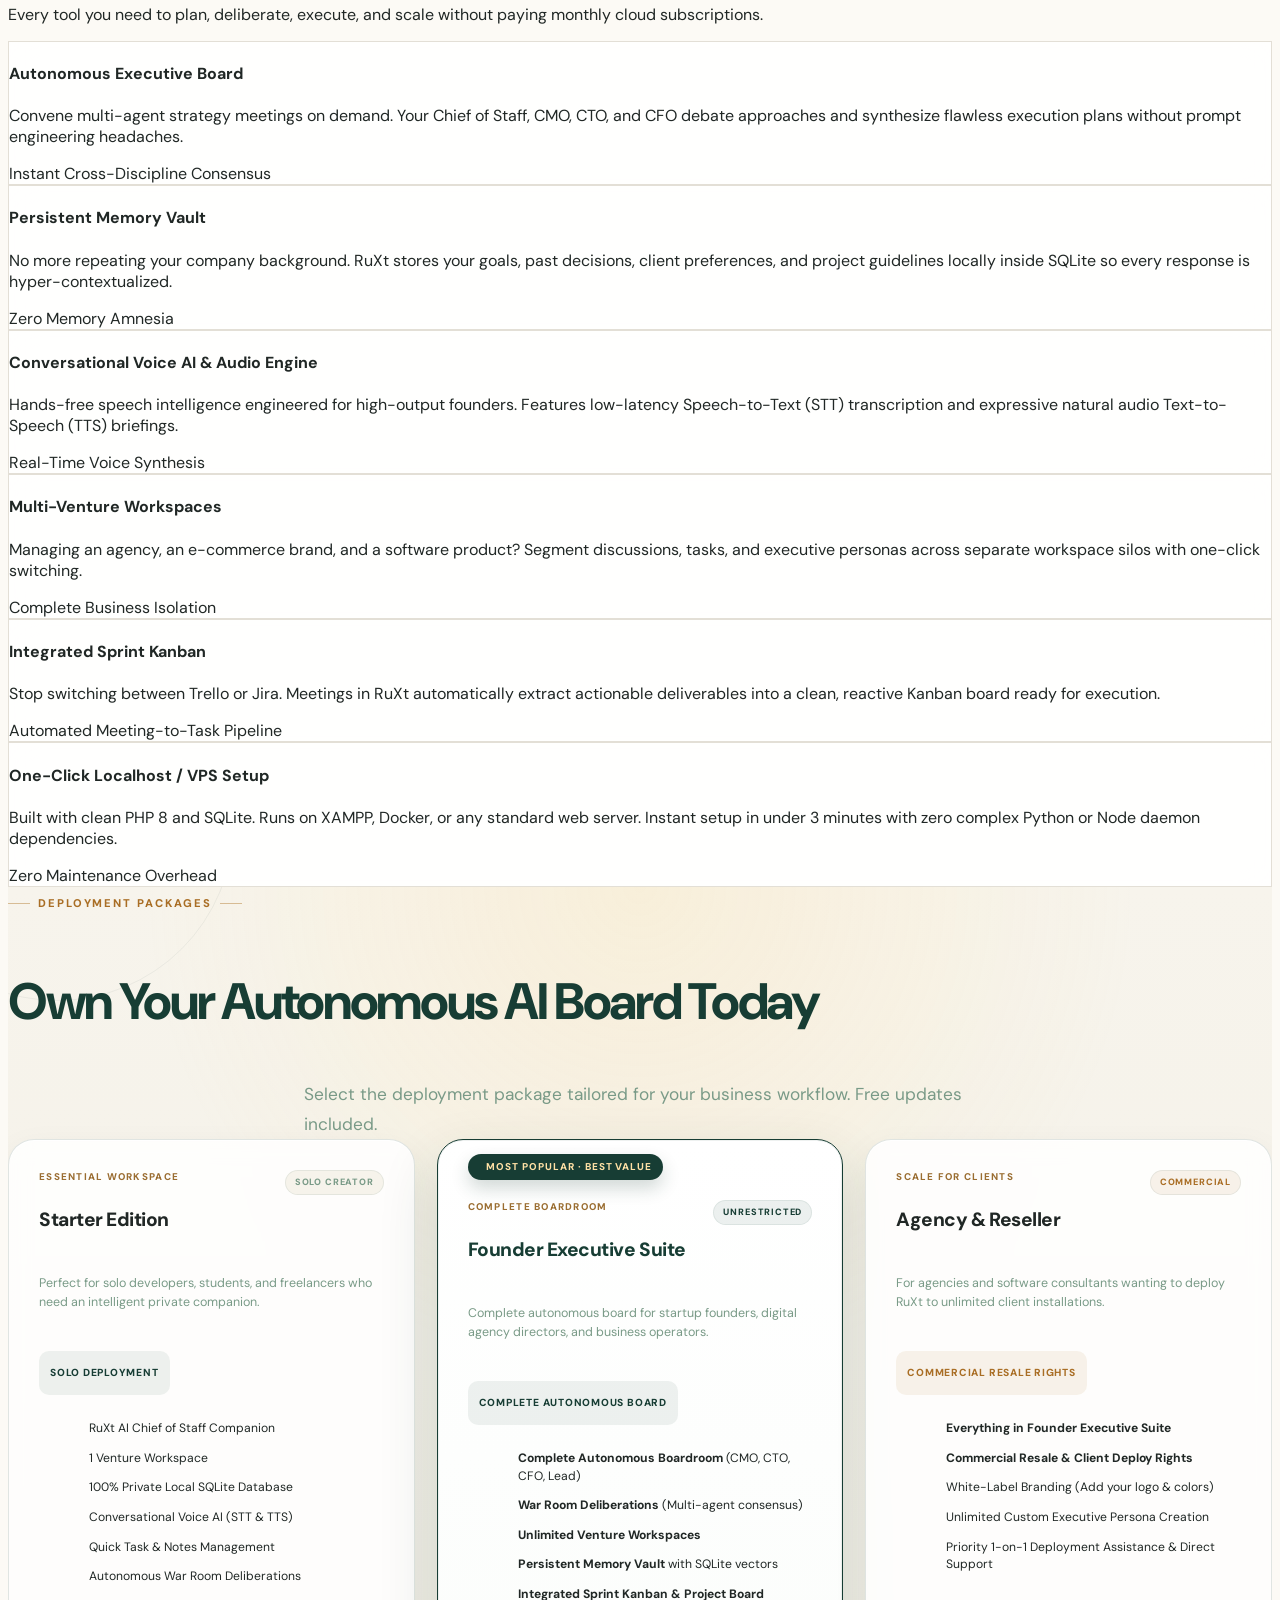
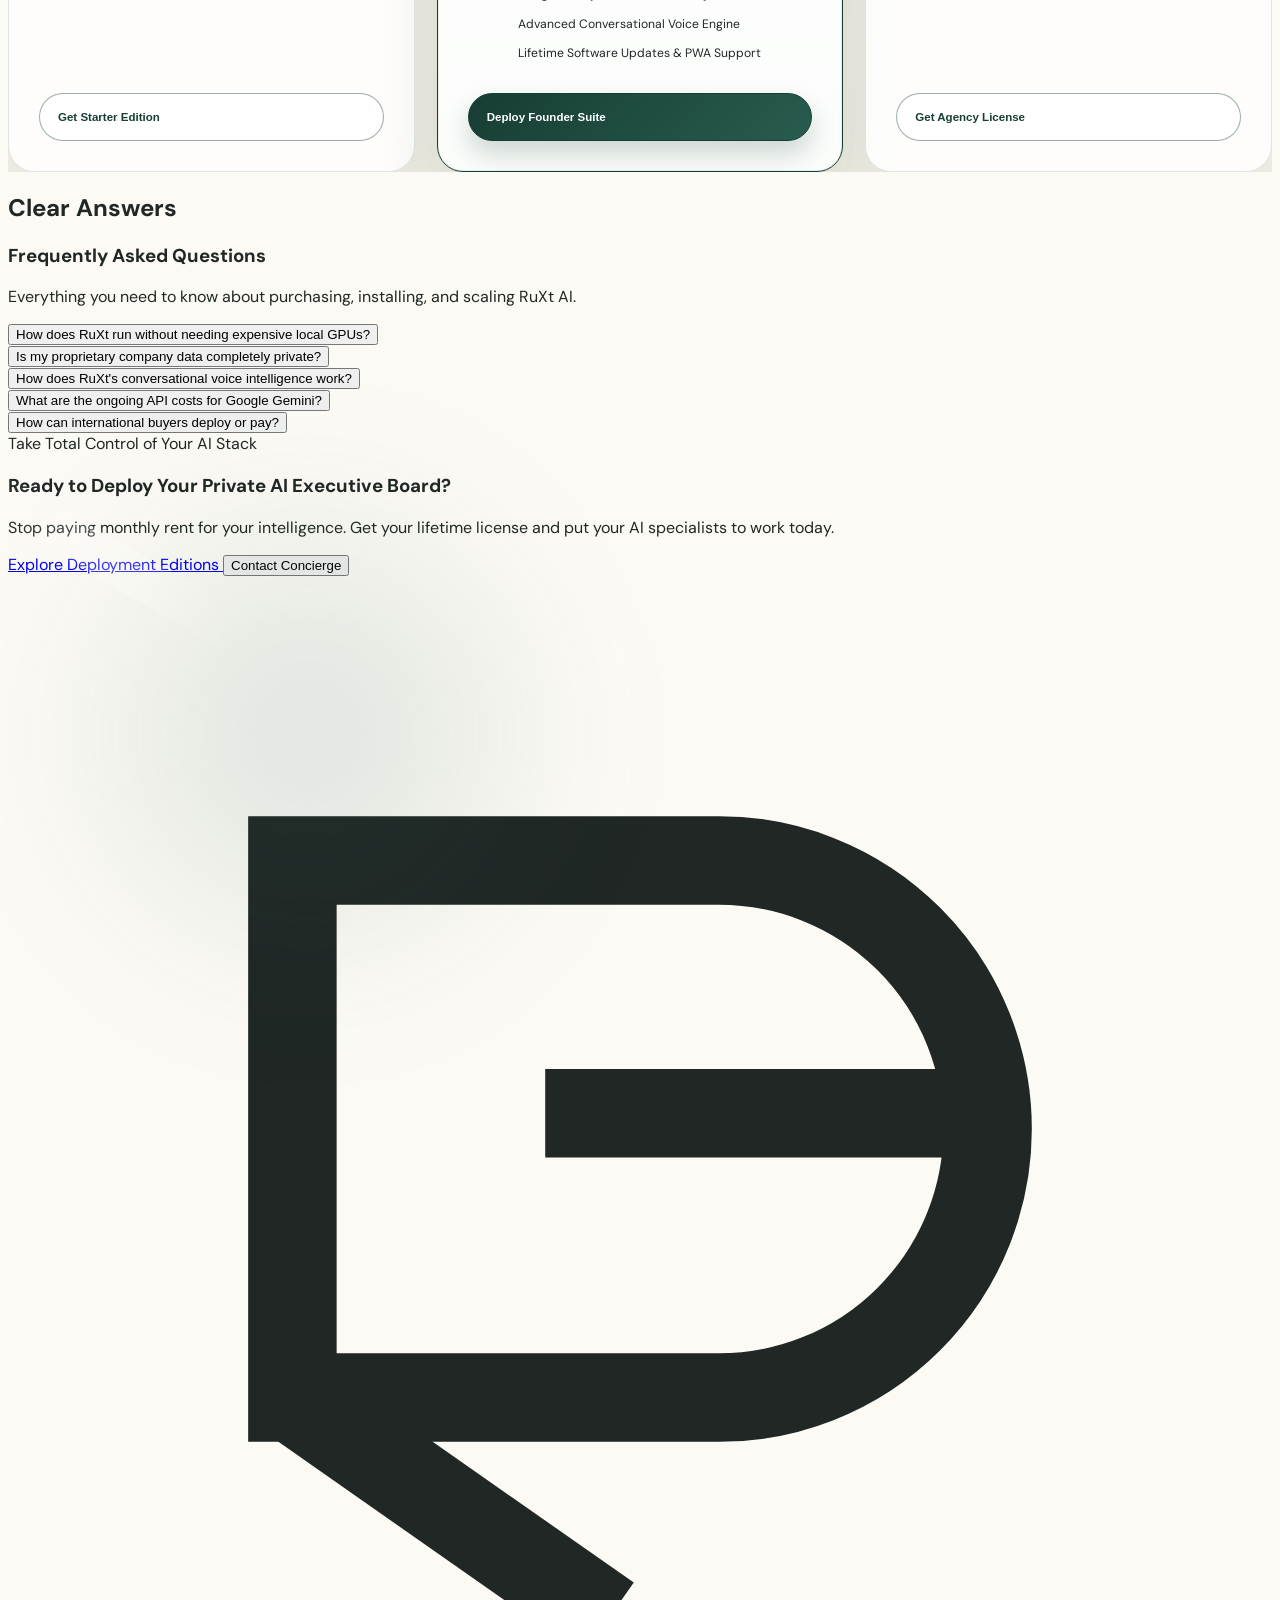
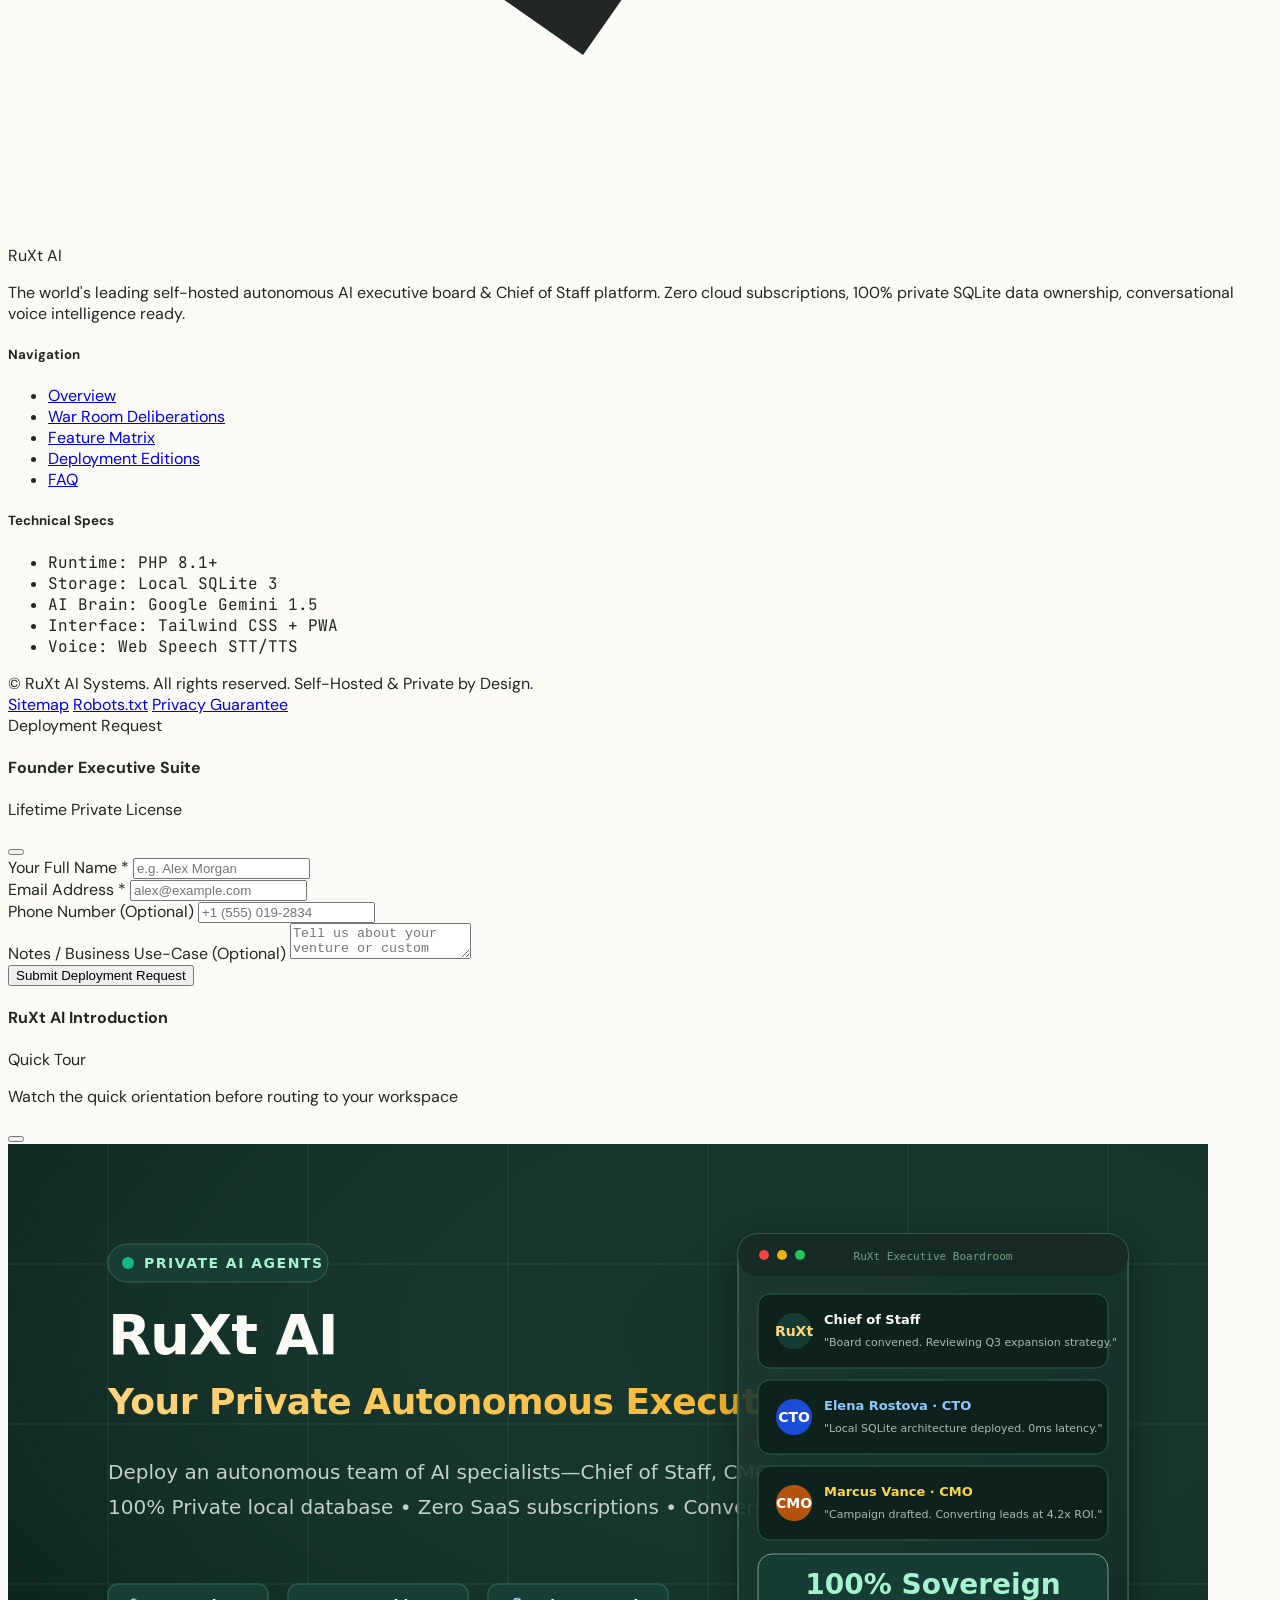
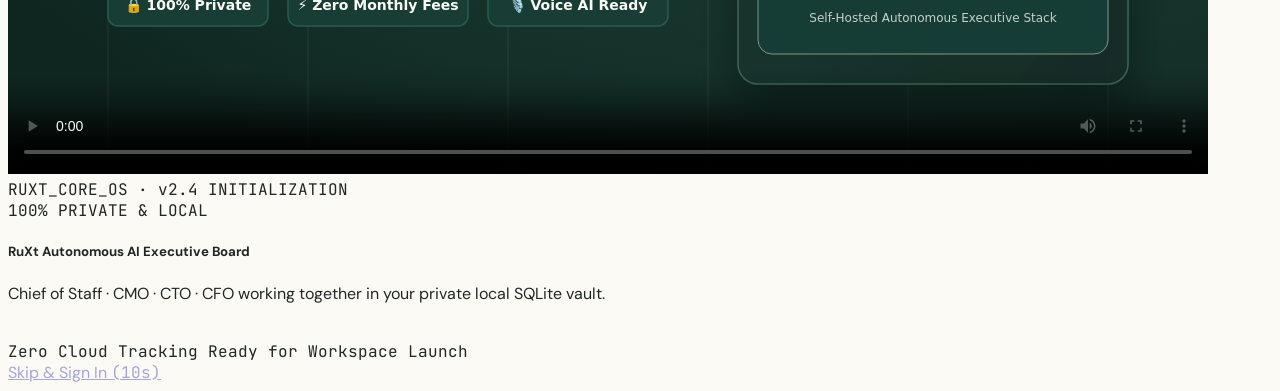
==== commit 96fb8820: "feat: add Sign In intro video gateway with 10s locked delay and app.ruxt.org routing" ====
--- a/index.html
+++ b/index.html
@@ -233,9 +233,9 @@
                     <i data-lucide="play-circle" class="w-4 h-4 text-[#b7843f]"></i>
                     <span>Live Simulator</span>
                 </a>
-                <a href="#editions" class="btn-shimmer text-xs font-bold bg-[#173d34] hover:bg-[#285c4e] text-[#fcfaf5] px-5 py-2.5 rounded-full shadow-lg shadow-[#173d34]/20 transition-all flex items-center gap-1.5 active:scale-95">
-                    <span>Deploy RuXt</span>
-                    <i data-lucide="arrow-right" class="w-4 h-4"></i>
+                <a href="#" id="navSignInBtn" class="sign-in-btn btn-shimmer text-xs font-bold bg-[#173d34] hover:bg-[#285c4e] text-[#fcfaf5] px-5 py-2.5 rounded-full shadow-lg shadow-[#173d34]/20 transition-all flex items-center gap-1.5 active:scale-95" title="Sign In to RuXt AI Workspace">
+                    <i data-lucide="log-in" class="w-4 h-4"></i>
+                    <span>Sign In</span>
                 </a>
             </div>
 
@@ -268,9 +268,9 @@
                 </div>
 
                 <div class="pt-6 border-t border-[#ddd8cc] space-y-3">
-                    <a href="#editions" class="mobile-nav-link w-full py-3 bg-[#173d34] text-[#fcfaf5] font-bold rounded-xl flex items-center justify-center space-x-2 shadow-lg">
-                        <span>Deploy RuXt Today</span>
-                        <i data-lucide="arrow-right" class="w-4 h-4"></i>
+                    <a href="#" id="mobileSignInBtn" class="sign-in-btn mobile-nav-link w-full py-3 bg-[#173d34] text-[#fcfaf5] font-bold rounded-xl flex items-center justify-center space-x-2 shadow-lg" title="Sign In to RuXt AI Workspace">
+                        <i data-lucide="log-in" class="w-4 h-4"></i>
+                        <span>Sign In</span>
                     </a>
                 </div>
             </div>
@@ -1078,7 +1078,7 @@
                             <i data-lucide="chevron-down" class="faq-icon w-4 h-4 text-[#68716d] transition-transform duration-200"></i>
                         </button>
                         <div class="faq-content text-xs text-[#68716d] leading-relaxed mt-2 pt-2 border-t border-[#f0ede4]">
-                            We support instant online card checkout, electronic bank transfer, and direct deployment assistance via email. Click "Deploy RuXt" to initiate your onboarding.
+                            We support instant online card checkout, electronic bank transfer, and direct deployment assistance via email. Click "Sign In" or select an edition below to initiate your onboarding.
                         </div>
                     </div>
                 </div>
@@ -1222,6 +1222,98 @@
         </div>
     </div>
 
+    <!-- Sign In Introduction Video Gateway Modal (White Homepage Style) -->
+    <div id="signInVideoModal" class="hidden fixed inset-0 z-50 bg-[#0f2620]/75 backdrop-blur-md flex items-center justify-center p-3 sm:p-5" role="dialog" aria-modal="true" aria-labelledby="signInModalTitle">
+        <div class="video-gateway-modal bg-[#ffffff] text-[#202725] rounded-3xl border border-[#ddd8cc] max-w-3xl w-full p-5 sm:p-7 shadow-2xl relative overflow-hidden flex flex-col gap-4">
+
+            <!-- Modal Header -->
+            <div class="flex items-center justify-between pb-4 border-b border-[#ddd8cc]">
+                <div class="flex items-center gap-3">
+                    <div class="w-10 h-10 rounded-xl bg-[#173d34] text-[#fcfaf5] flex items-center justify-center shadow-md shadow-[#173d34]/20 flex-shrink-0">
+                        <i data-lucide="sparkles" class="w-5 h-5 text-[#ffd580]"></i>
+                    </div>
+                    <div>
+                        <div class="flex items-center gap-2">
+                            <h4 id="signInModalTitle" class="text-lg sm:text-xl font-bold text-[#173d34] tracking-tight">RuXt AI Introduction</h4>
+                            <span class="text-[10px] font-bold px-2.5 py-0.5 rounded-full bg-[#173d34]/10 text-[#173d34] border border-[#173d34]/20 uppercase tracking-wider">Quick Tour</span>
+                        </div>
+                        <p class="text-xs text-[#68716d] mt-0.5">Watch the quick orientation before routing to your workspace</p>
+                    </div>
+                </div>
+                <button id="closeSignInModalBtn" type="button" aria-label="Close Modal" class="text-[#68716d] hover:text-[#173d34] p-2 rounded-xl hover:bg-[#f5f2e9] transition-colors">
+                    <i data-lucide="x" class="w-5 h-5"></i>
+                </button>
+            </div>
+
+            <!-- Video Player Frame -->
+            <div class="relative rounded-2xl overflow-hidden bg-[#0c201b] border border-[#ddd8cc] shadow-md aspect-video flex items-center justify-center group">
+                <!-- HTML5 Video Player -->
+                <video id="introVideoPlayer" class="w-full h-full object-cover" playsinline controls preload="metadata" poster="assets/icons/og-preview.svg">
+                    <source src="assets/video/intro.mp4" type="video/mp4">
+                    Your browser does not support HTML5 video.
+                </video>
+
+                <!-- High-Tech Animated Demo Showcase if video file is not loaded/available -->
+                <div id="introVideoFallback" class="absolute inset-0 bg-gradient-to-br from-[#0c201b] via-[#102d26] to-[#0a1815] flex flex-col justify-between p-5 sm:p-7 select-none">
+                    <!-- Top telemetry bar -->
+                    <div class="flex items-center justify-between text-[11px] font-mono text-emerald-400/90 border-b border-emerald-900/40 pb-2">
+                        <div class="flex items-center gap-2">
+                            <span class="w-2 h-2 rounded-full bg-emerald-400 live-pulse"></span>
+                            <span>RUXT_CORE_OS · v2.4 INITIALIZATION</span>
+                        </div>
+                        <div class="text-[#ffd580] hidden sm:block">100% PRIVATE &amp; LOCAL</div>
+                    </div>
+
+                    <!-- Center Animation Graphic -->
+                    <div class="my-auto text-center space-y-3">
+                        <div class="w-16 h-16 sm:w-20 sm:h-20 mx-auto rounded-2xl bg-[#173d34] border border-emerald-500/40 flex items-center justify-center text-[#ffd580] shadow-xl shadow-emerald-950/60 relative">
+                            <i data-lucide="play" class="w-8 h-8 sm:w-10 sm:h-10 ml-1 text-[#ffd580] animate-pulse"></i>
+                            <span class="absolute -inset-1 rounded-2xl border border-emerald-400/20 animate-ping"></span>
+                        </div>
+                        <div>
+                            <h5 class="text-base sm:text-xl font-extrabold text-[#fcfaf5] tracking-tight">RuXt Autonomous AI Executive Board</h5>
+                            <p class="text-xs sm:text-sm text-[#a2b2ac] max-w-md mx-auto mt-1">Chief of Staff · CMO · CTO · CFO working together in your private local SQLite vault.</p>
+                        </div>
+                        <!-- Animated Waveform Soundwave preview -->
+                        <div class="flex items-center justify-center gap-1.5 h-6 pt-1">
+                            <span class="soundwave-bar" style="animation-delay: 0.1s"></span>
+                            <span class="soundwave-bar" style="animation-delay: 0.3s"></span>
+                            <span class="soundwave-bar" style="animation-delay: 0.2s"></span>
+                            <span class="soundwave-bar" style="animation-delay: 0.4s"></span>
+                            <span class="soundwave-bar" style="animation-delay: 0.15s"></span>
+                        </div>
+                    </div>
+
+                    <!-- Bottom Telemetry status -->
+                    <div class="flex items-center justify-between text-[11px] font-mono text-[#a2b2ac] border-t border-emerald-900/40 pt-2">
+                        <span class="flex items-center gap-1.5">
+                            <i data-lucide="shield-check" class="w-3.5 h-3.5 text-emerald-400"></i> Zero Cloud Tracking
+                        </span>
+                        <span class="text-xs text-emerald-400 font-semibold">Ready for Workspace Launch</span>
+                    </div>
+                </div>
+            </div>
+
+            <!-- Delay Countdown & Controls Bar -->
+            <div class="flex flex-col gap-3 pt-1">
+                <!-- Progress Bar -->
+                <div class="w-full bg-[#ede8dc] h-2 rounded-full overflow-hidden border border-[#ddd8cc]">
+                    <div id="countdownProgressBar" class="h-full bg-gradient-to-r from-[#173d34] via-[#285c4e] to-[#b7843f] transition-all duration-100 ease-linear" style="width: 100%;"></div>
+                </div>
+
+                <!-- Action Button -->
+                <div class="flex items-center justify-end">
+                    <!-- Skip Video & Continue to Sign In Button (Strictly locked until delay completes) -->
+                    <a href="https://app.ruxt.org/" id="skipToSignInBtn" class="skip-btn-locked px-6 py-2.5 bg-[#173d34] text-[#fcfaf5] font-extrabold text-xs rounded-xl shadow-none transition-all flex items-center justify-center gap-2" aria-disabled="true" title="Please wait for orientation to finish">
+                        <span id="skipBtnLabel">Skip &amp; Sign In</span>
+                        <span id="skipBtnCountdownText" class="font-mono text-[11px] text-[#ffd580]"> (10s)</span>
+                        <i data-lucide="arrow-right" class="w-4 h-4"></i>
+                    </a>
+                </div>
+            </div>
+        </div>
+    </div>
+
     <!-- Custom Main JavaScript -->
     <script src="assets/js/main.js"></script>
 </body>
--- a/assets/css/custom.css
+++ b/assets/css/custom.css
@@ -625,3 +625,87 @@
         transition: none;
     }
 }
+
+
+/* ==========================================================================
+   Sign In Introduction Video Gateway Styles
+   ========================================================================== */
+.video-gateway-modal {
+    animation: gatewayFadeIn 0.24s cubic-bezier(0.16, 1, 0.3, 1) forwards;
+}
+
+@keyframes gatewayFadeIn {
+    from {
+        opacity: 0;
+        transform: scale(0.96) translateY(8px);
+    }
+    to {
+        opacity: 1;
+        transform: scale(1) translateY(0);
+    }
+}
+
+.soundwave-bar {
+    display: inline-block;
+    width: 3.5px;
+    border-radius: 9999px;
+    background: #52b788;
+    transform-origin: bottom center;
+    animation: soundwaveAnim 1.2s ease-in-out infinite;
+}
+
+@keyframes soundwaveAnim {
+    0%, 100% {
+        height: 6px;
+        opacity: 0.6;
+    }
+    50% {
+        height: 22px;
+        opacity: 1;
+    }
+}
+
+/* Skip button strictly locked state during video intro delay */
+.skip-btn-locked,
+.skip-btn-counting {
+    opacity: 0.35 !important;
+    pointer-events: none !important;
+    cursor: not-allowed !important;
+    user-select: none !important;
+    box-shadow: none !important;
+    transform: none !important;
+    filter: grayscale(40%) !important;
+    transition: opacity 0.4s ease !important;
+}
+
+.skip-btn-locked:hover,
+.skip-btn-counting:hover {
+    opacity: 0.35 !important;
+    pointer-events: none !important;
+    cursor: not-allowed !important;
+    box-shadow: none !important;
+    transform: none !important;
+}
+
+/* Skip button active state ONLY when delay completes */
+.skip-btn-active {
+    opacity: 1 !important;
+    pointer-events: auto !important;
+    cursor: pointer !important;
+    user-select: auto !important;
+    filter: none !important;
+    animation: skipBtnGlow 2s infinite !important;
+    transition: all 0.3s ease !important;
+}
+
+@keyframes skipBtnGlow {
+    0%, 100% {
+        box-shadow: 0 4px 14px rgba(23, 61, 52, 0.2);
+        transform: translateY(0);
+    }
+    50% {
+        box-shadow: 0 8px 24px rgba(183, 132, 63, 0.45);
+        transform: translateY(-1px);
+    }
+}
+
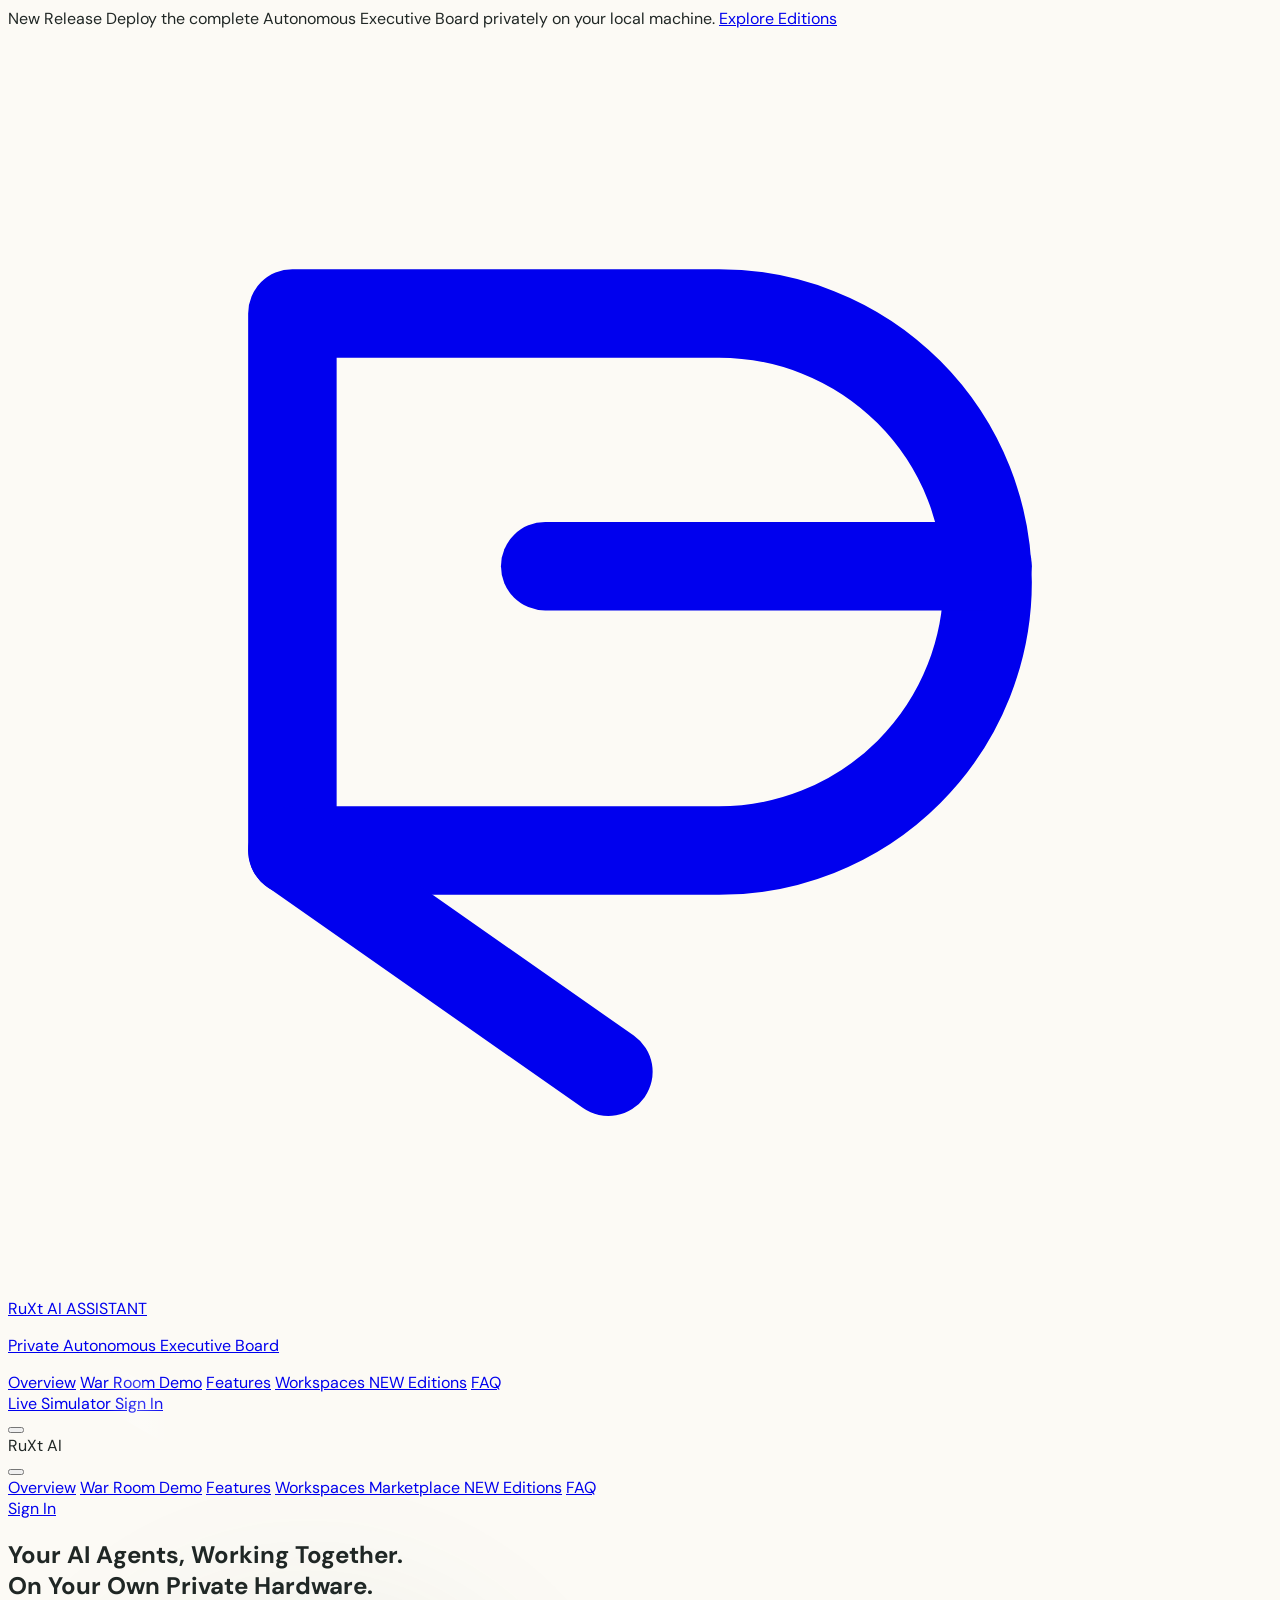
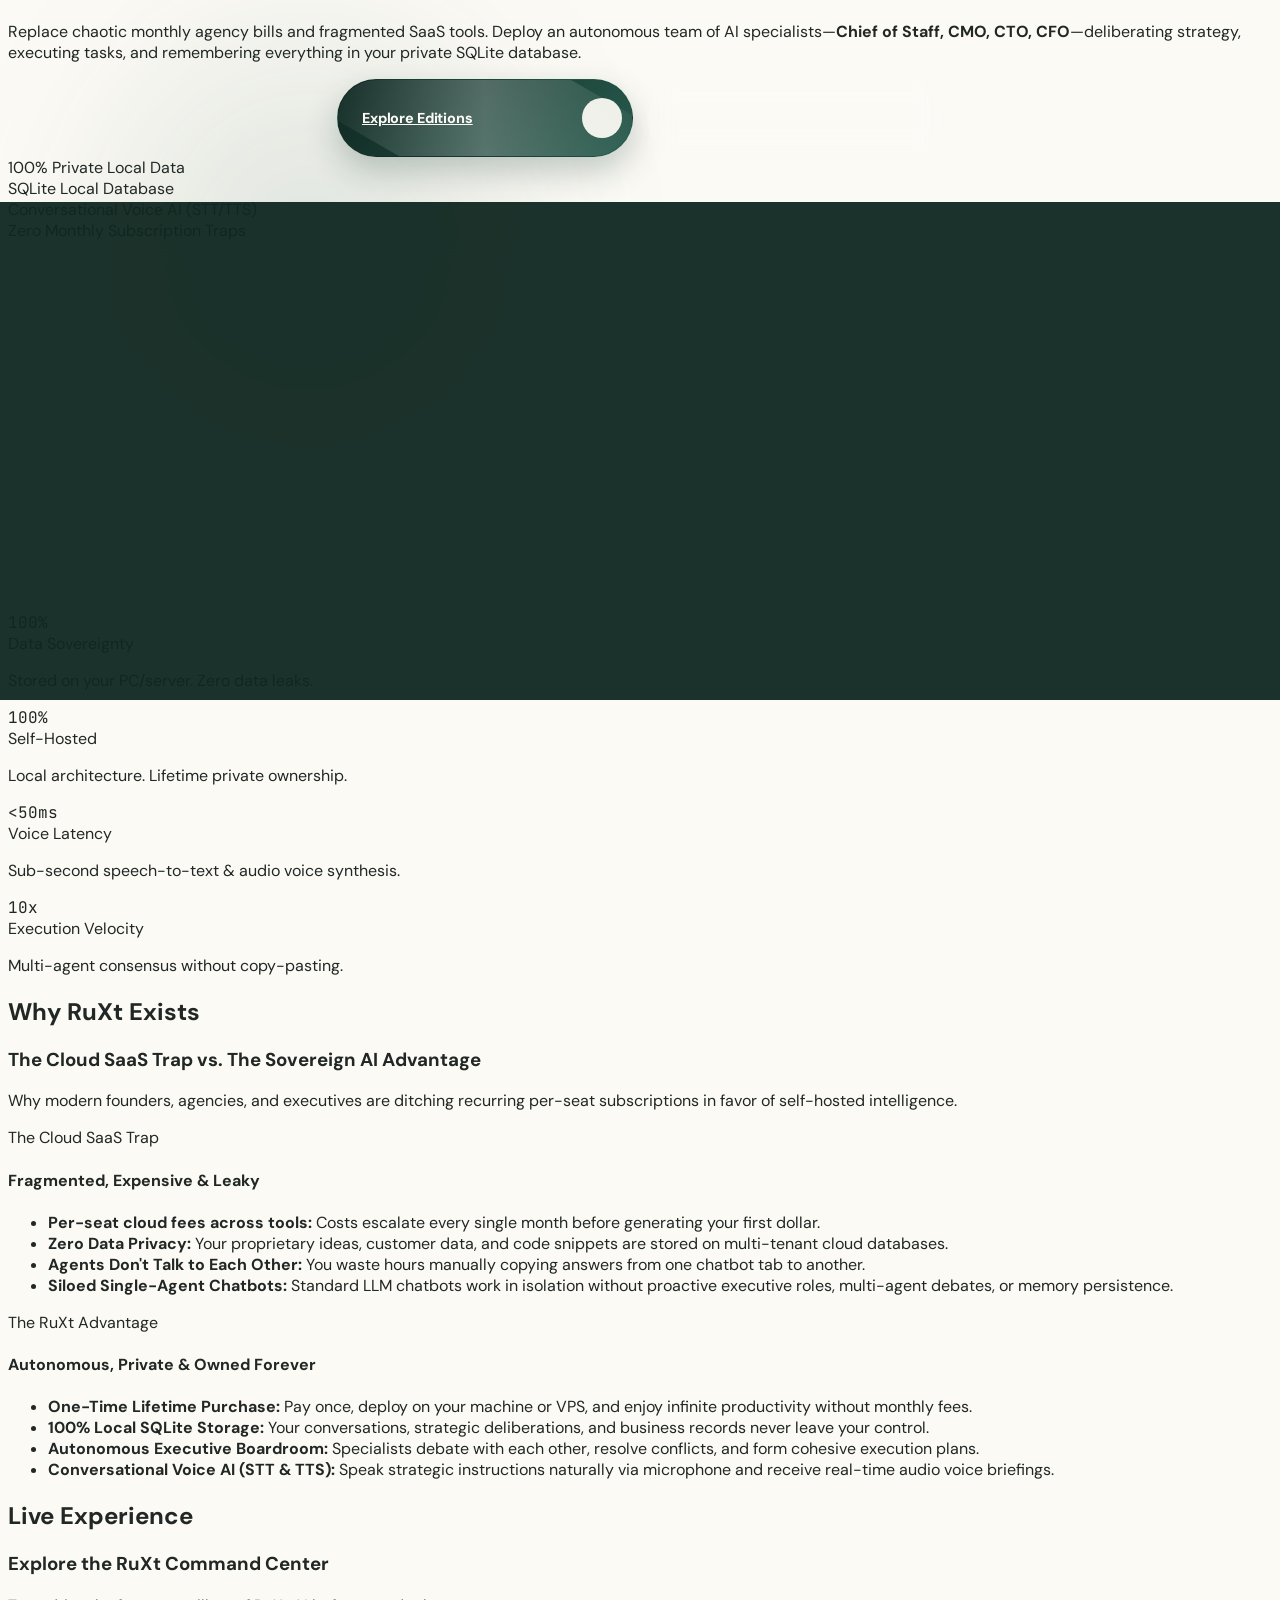
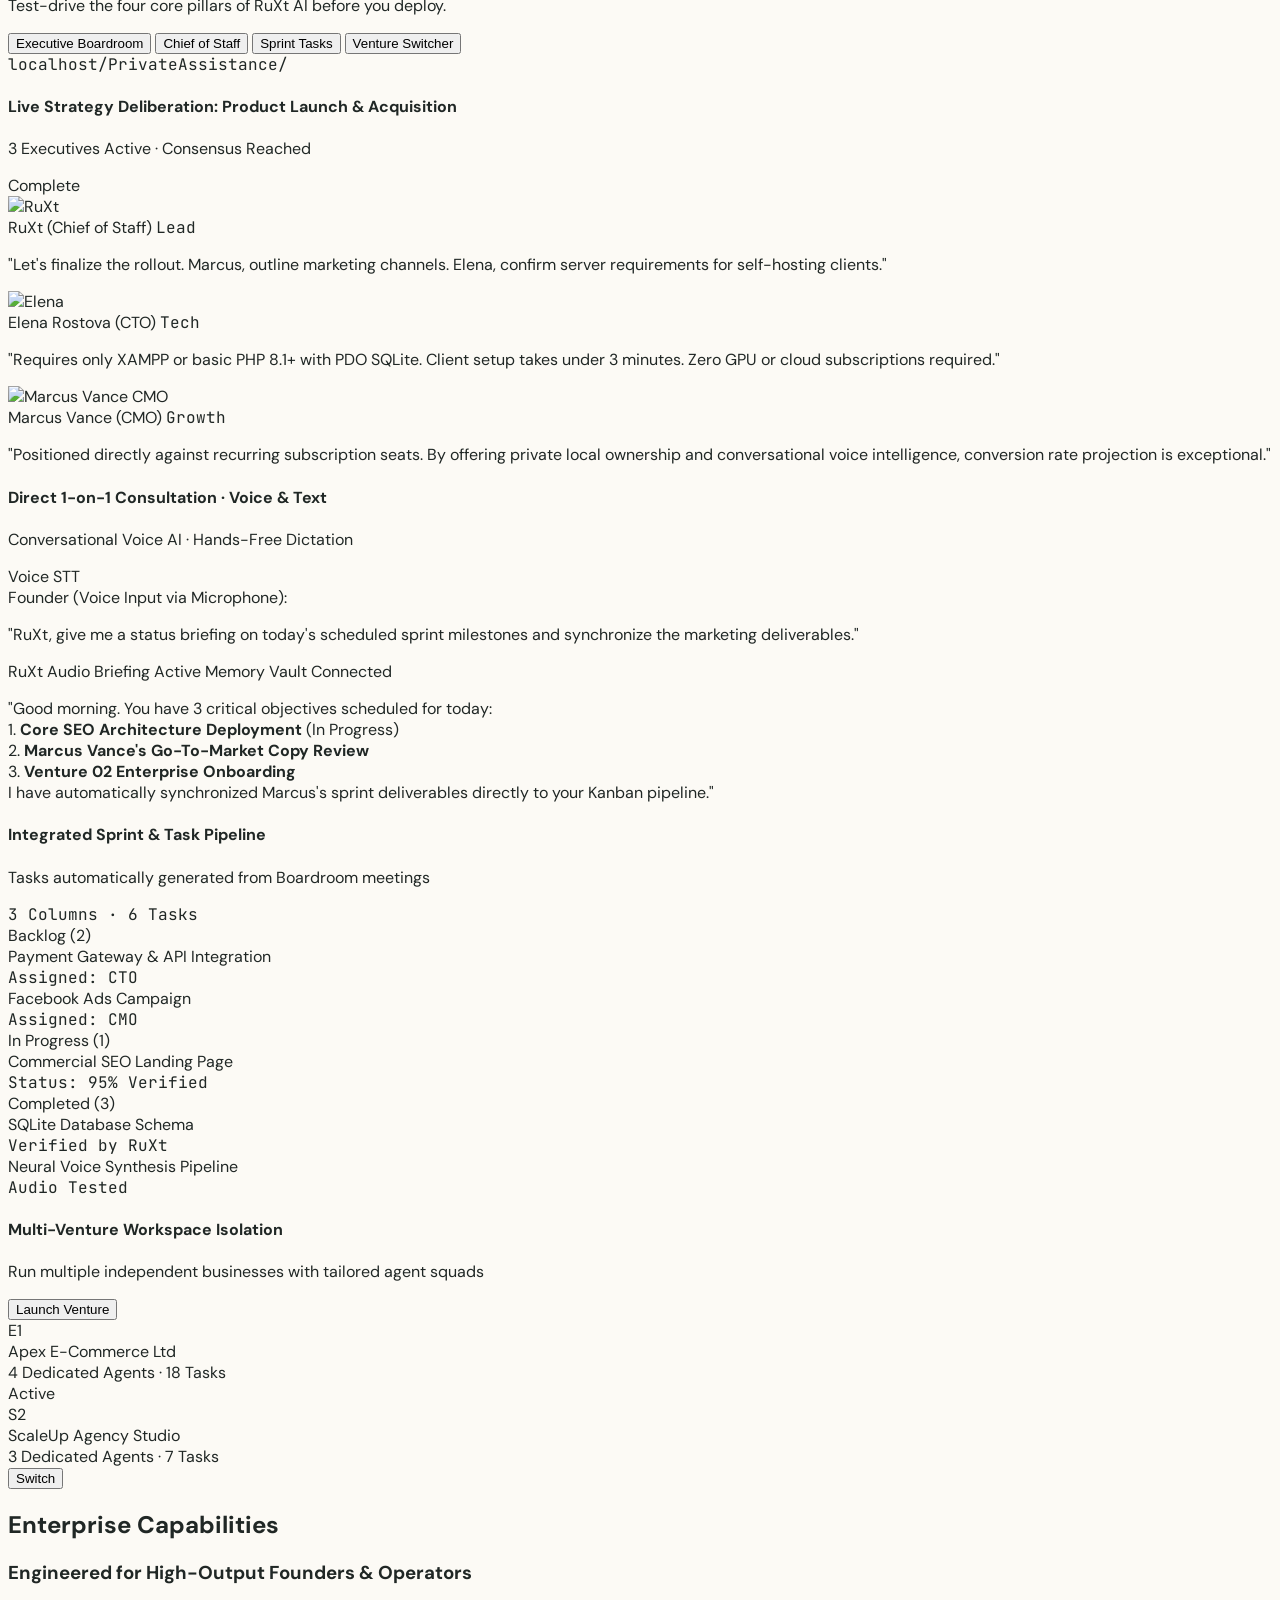
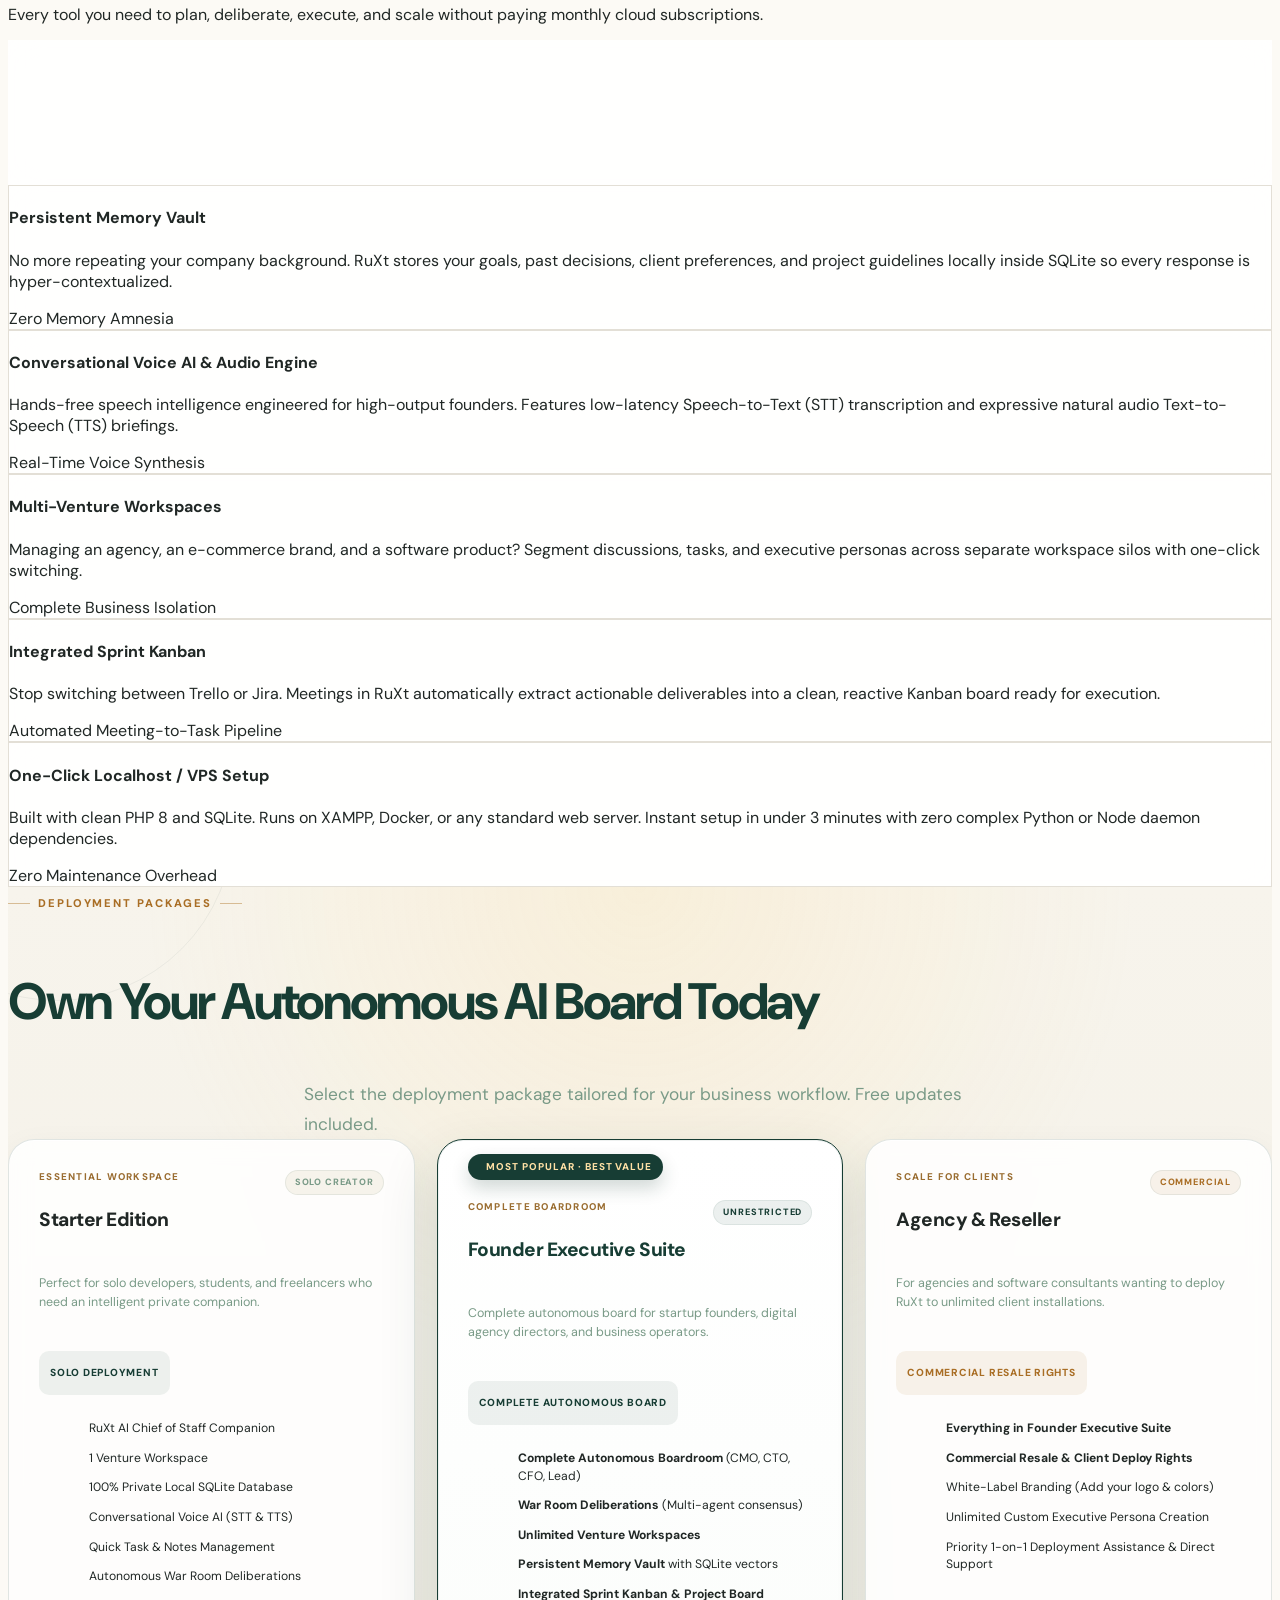
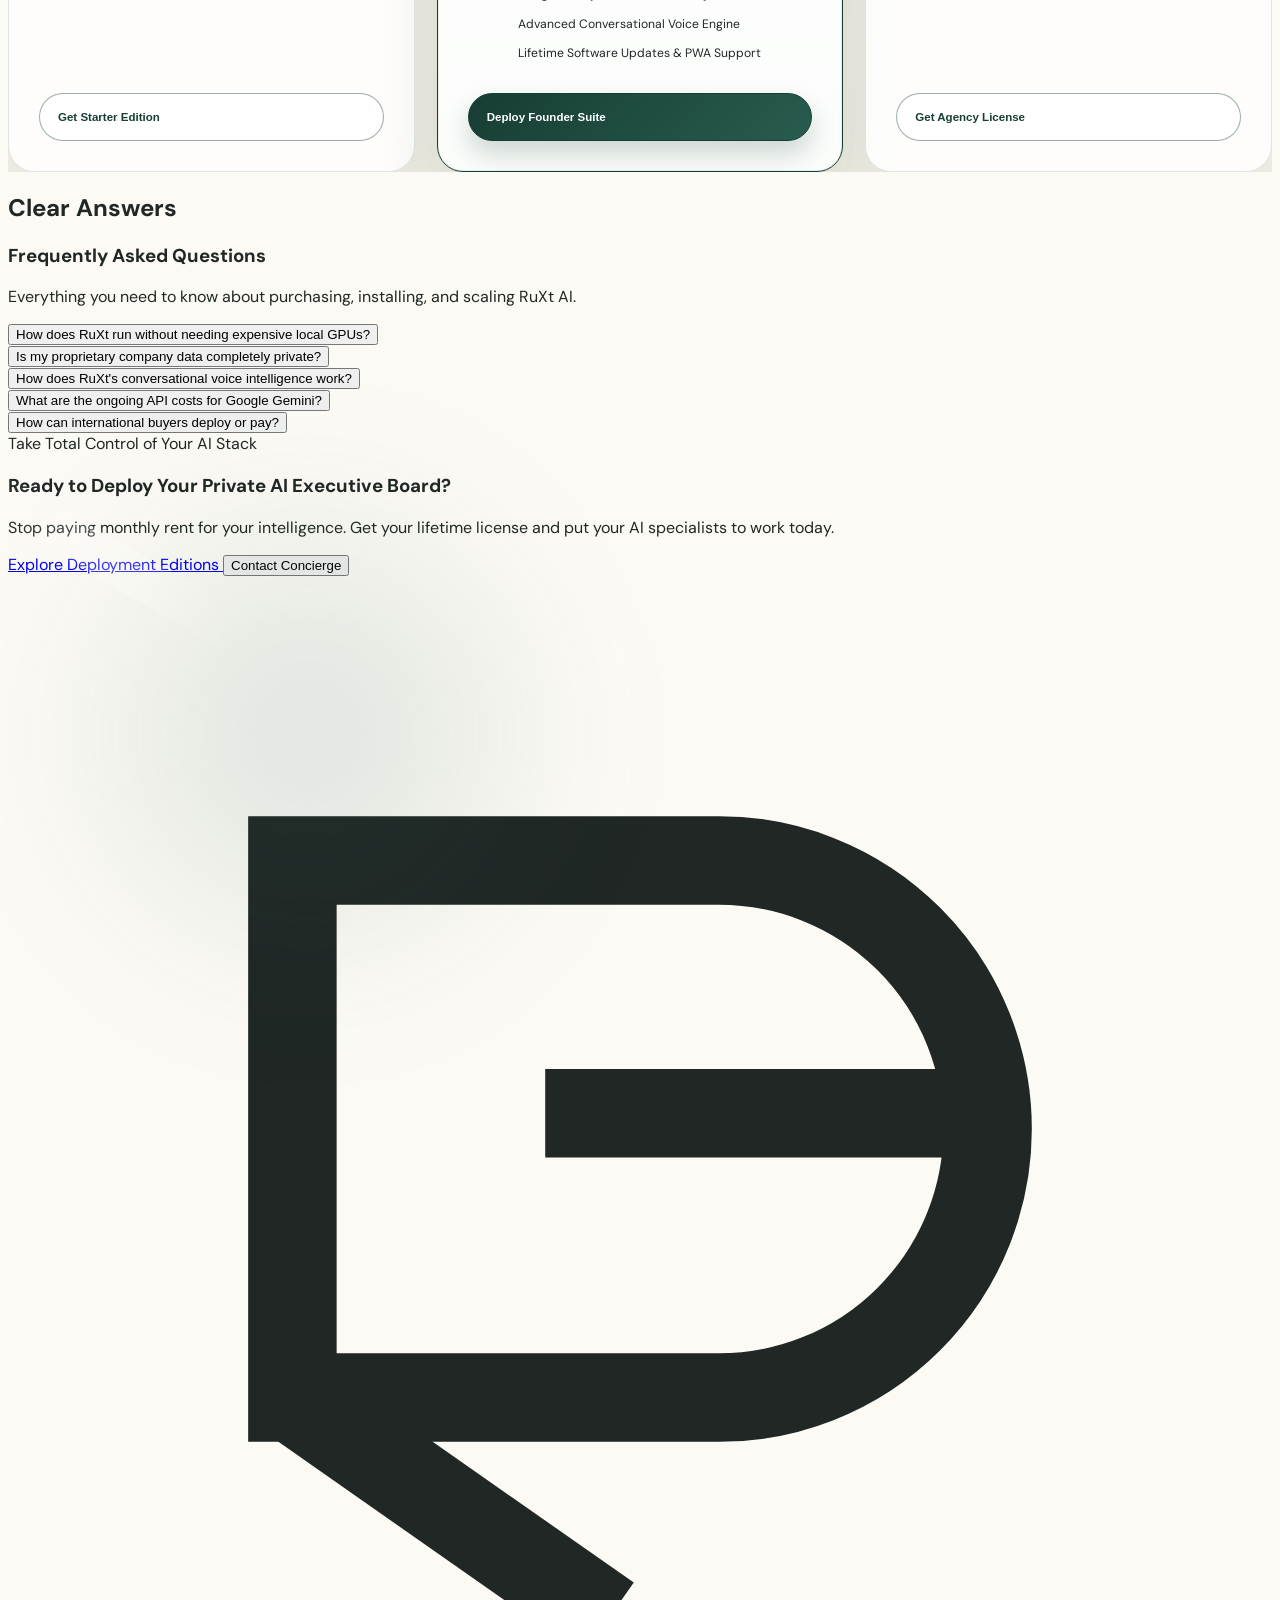
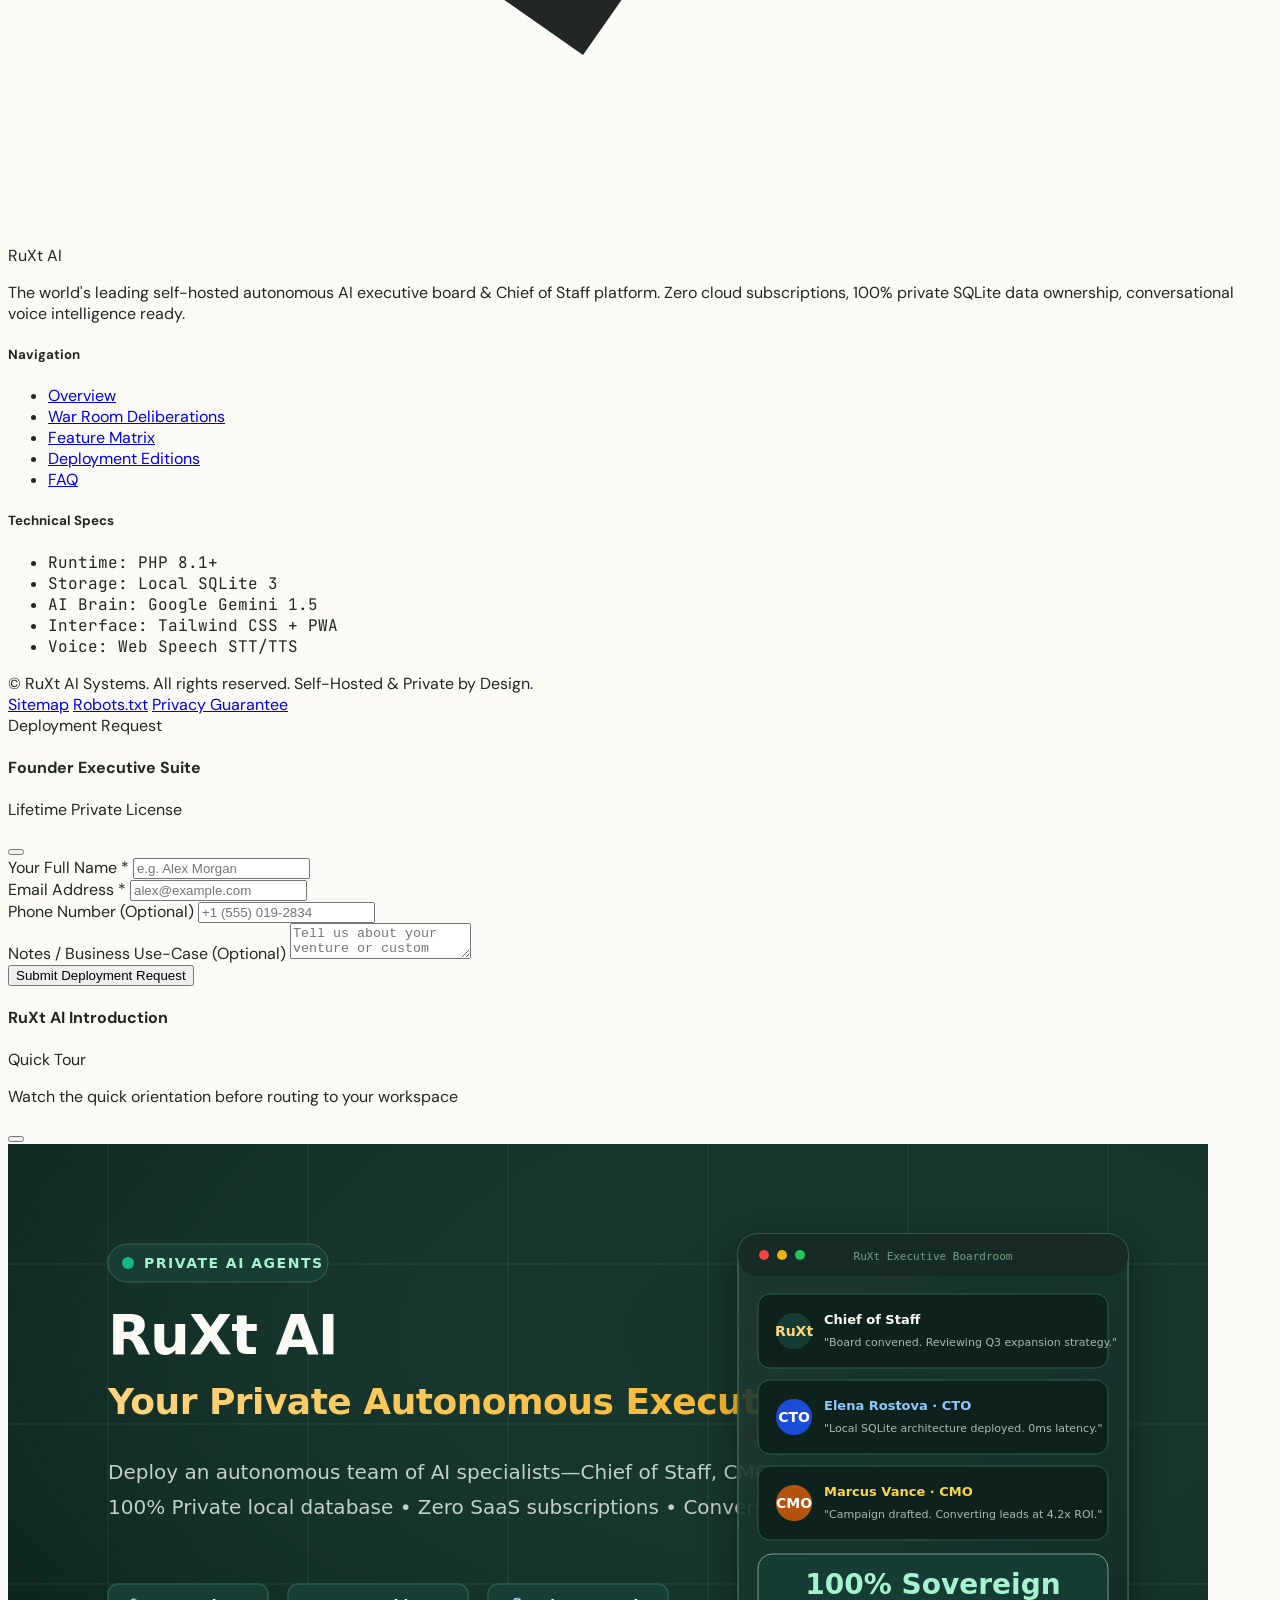
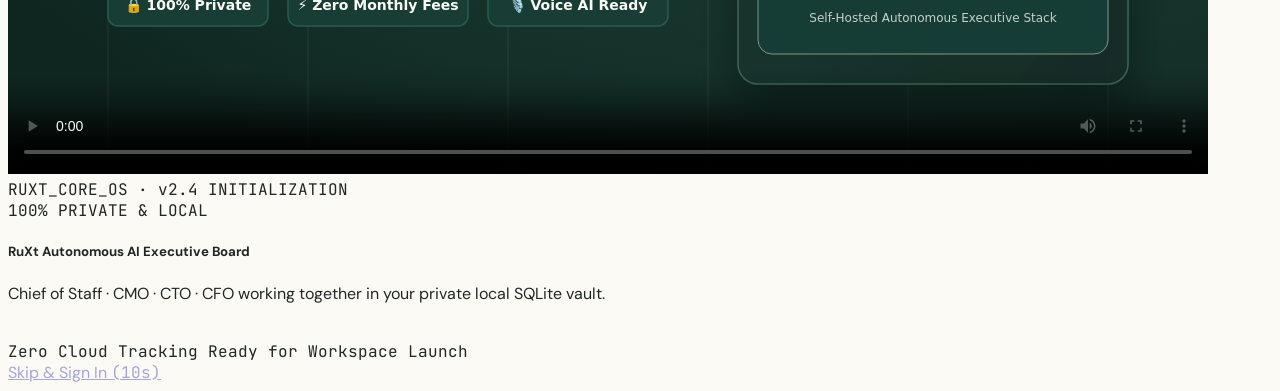
==== commit 46a3b872: "feat: add dedicated RuXt AI workspaces sales & marketplace page (workspaces.html & workspaces.php)" ====
--- a/index.html
+++ b/index.html
@@ -219,10 +219,14 @@
             </a>
 
             <!-- Desktop Nav Links -->
-            <nav class="hidden lg:flex items-center space-x-8 text-sm font-semibold text-[#68716d]">
+            <nav class="hidden lg:flex items-center space-x-7 text-sm font-semibold text-[#68716d]">
                 <a href="#overview" class="hover:text-[#173d34] transition-colors">Overview</a>
                 <a href="#boardroom" class="hover:text-[#173d34] transition-colors">War Room Demo</a>
                 <a href="#features" class="hover:text-[#173d34] transition-colors">Features</a>
+                <a href="workspaces.html" class="text-[#173d34] font-bold hover:text-[#285c4e] transition-colors flex items-center gap-1.5">
+                    <span>Workspaces</span>
+                    <span class="text-[9px] bg-[#b7843f]/15 text-[#b7843f] border border-[#b7843f]/30 px-1.5 py-0.2 rounded-full font-extrabold uppercase">NEW</span>
+                </a>
                 <a href="#editions" class="hover:text-[#173d34] transition-colors">Editions</a>
                 <a href="#faq" class="hover:text-[#173d34] transition-colors">FAQ</a>
             </nav>
@@ -262,6 +266,10 @@
                         <a href="#overview" class="mobile-nav-link hover:text-[#173d34]">Overview</a>
                         <a href="#boardroom" class="mobile-nav-link hover:text-[#173d34]">War Room Demo</a>
                         <a href="#features" class="mobile-nav-link hover:text-[#173d34]">Features</a>
+                        <a href="workspaces.html" class="mobile-nav-link text-[#173d34] flex items-center justify-between">
+                            <span>Workspaces Marketplace</span>
+                            <span class="text-[9px] bg-[#b7843f]/15 text-[#b7843f] border border-[#b7843f]/30 px-2 py-0.5 rounded-full font-extrabold uppercase">NEW</span>
+                        </a>
                         <a href="#editions" class="mobile-nav-link hover:text-[#173d34]">Editions</a>
                         <a href="#faq" class="mobile-nav-link hover:text-[#173d34]">FAQ</a>
                     </nav>
--- a/assets/css/custom.css
+++ b/assets/css/custom.css
@@ -709,3 +709,131 @@
     }
 }
 
+/* ========================================================
+   RuXt AI Workspace Marketplace & Sales Engine Styles
+   ======================================================== */
+
+.workspace-filter-btn {
+    padding: 0.5rem 1.15rem;
+    border-radius: 9999px;
+    font-size: 0.8125rem;
+    font-weight: 600;
+    color: #68716d;
+    background: #ffffff;
+    border: 1px solid #ddd8cc;
+    transition: all 0.25s cubic-bezier(0.16, 1, 0.3, 1);
+    white-space: nowrap;
+    cursor: pointer;
+}
+
+.workspace-filter-btn:hover {
+    color: #173d34;
+    border-color: #799a87;
+    background: #f5f2e9;
+    transform: translateY(-1px);
+}
+
+.workspace-filter-btn.active {
+    background: #173d34;
+    color: #fcfaf5;
+    border-color: #173d34;
+    box-shadow: 0 4px 12px rgba(23, 61, 52, 0.2);
+}
+
+.workspace-card {
+    transition: all 0.35s cubic-bezier(0.16, 1, 0.3, 1);
+}
+
+.workspace-card:hover {
+    transform: translateY(-4px);
+    box-shadow: 0 20px 35px -10px rgba(23, 61, 52, 0.12);
+}
+
+.workspace-tag {
+    display: inline-flex;
+    align-items: center;
+    gap: 0.35rem;
+    font-size: 0.6875rem;
+    font-weight: 700;
+    text-transform: uppercase;
+    letter-spacing: 0.05em;
+    padding: 0.2rem 0.6rem;
+    border-radius: 9999px;
+}
+
+.workspace-tag--ecom {
+    background: rgba(245, 158, 11, 0.12);
+    color: #b45309;
+    border: 1px solid rgba(245, 158, 11, 0.25);
+}
+
+.workspace-tag--saas {
+    background: rgba(59, 130, 246, 0.12);
+    color: #1d4ed8;
+    border: 1px solid rgba(59, 130, 246, 0.25);
+}
+
+.workspace-tag--agency {
+    background: rgba(16, 185, 129, 0.12);
+    color: #047857;
+    border: 1px solid rgba(16, 185, 129, 0.25);
+}
+
+.workspace-tag--realestate {
+    background: rgba(168, 85, 247, 0.12);
+    color: #7e22ce;
+    border: 1px solid rgba(168, 85, 247, 0.25);
+}
+
+.workspace-tag--media {
+    background: rgba(236, 72, 153, 0.12);
+    color: #be185d;
+    border: 1px solid rgba(236, 72, 153, 0.25);
+}
+
+.workspace-tag--holding {
+    background: rgba(183, 132, 63, 0.15);
+    color: #8c5b1b;
+    border: 1px solid rgba(183, 132, 63, 0.3);
+}
+
+.roi-slider-track {
+    -webkit-appearance: none;
+    appearance: none;
+    width: 100%;
+    height: 8px;
+    border-radius: 6px;
+    background: #e8e3d9;
+    outline: none;
+    transition: background 0.2s;
+}
+
+.roi-slider-track::-webkit-slider-thumb {
+    -webkit-appearance: none;
+    appearance: none;
+    width: 24px;
+    height: 24px;
+    border-radius: 50%;
+    background: #173d34;
+    cursor: pointer;
+    border: 3px solid #fcfaf5;
+    box-shadow: 0 2px 8px rgba(23, 61, 52, 0.35);
+    transition: transform 0.15s ease, background-color 0.15s ease;
+}
+
+.roi-slider-track::-webkit-slider-thumb:hover {
+    transform: scale(1.15);
+    background: #285c4e;
+}
+
+.roi-slider-track::-moz-range-thumb {
+    width: 24px;
+    height: 24px;
+    border-radius: 50%;
+    background: #173d34;
+    cursor: pointer;
+    border: 3px solid #fcfaf5;
+    box-shadow: 0 2px 8px rgba(23, 61, 52, 0.35);
+}
+
+
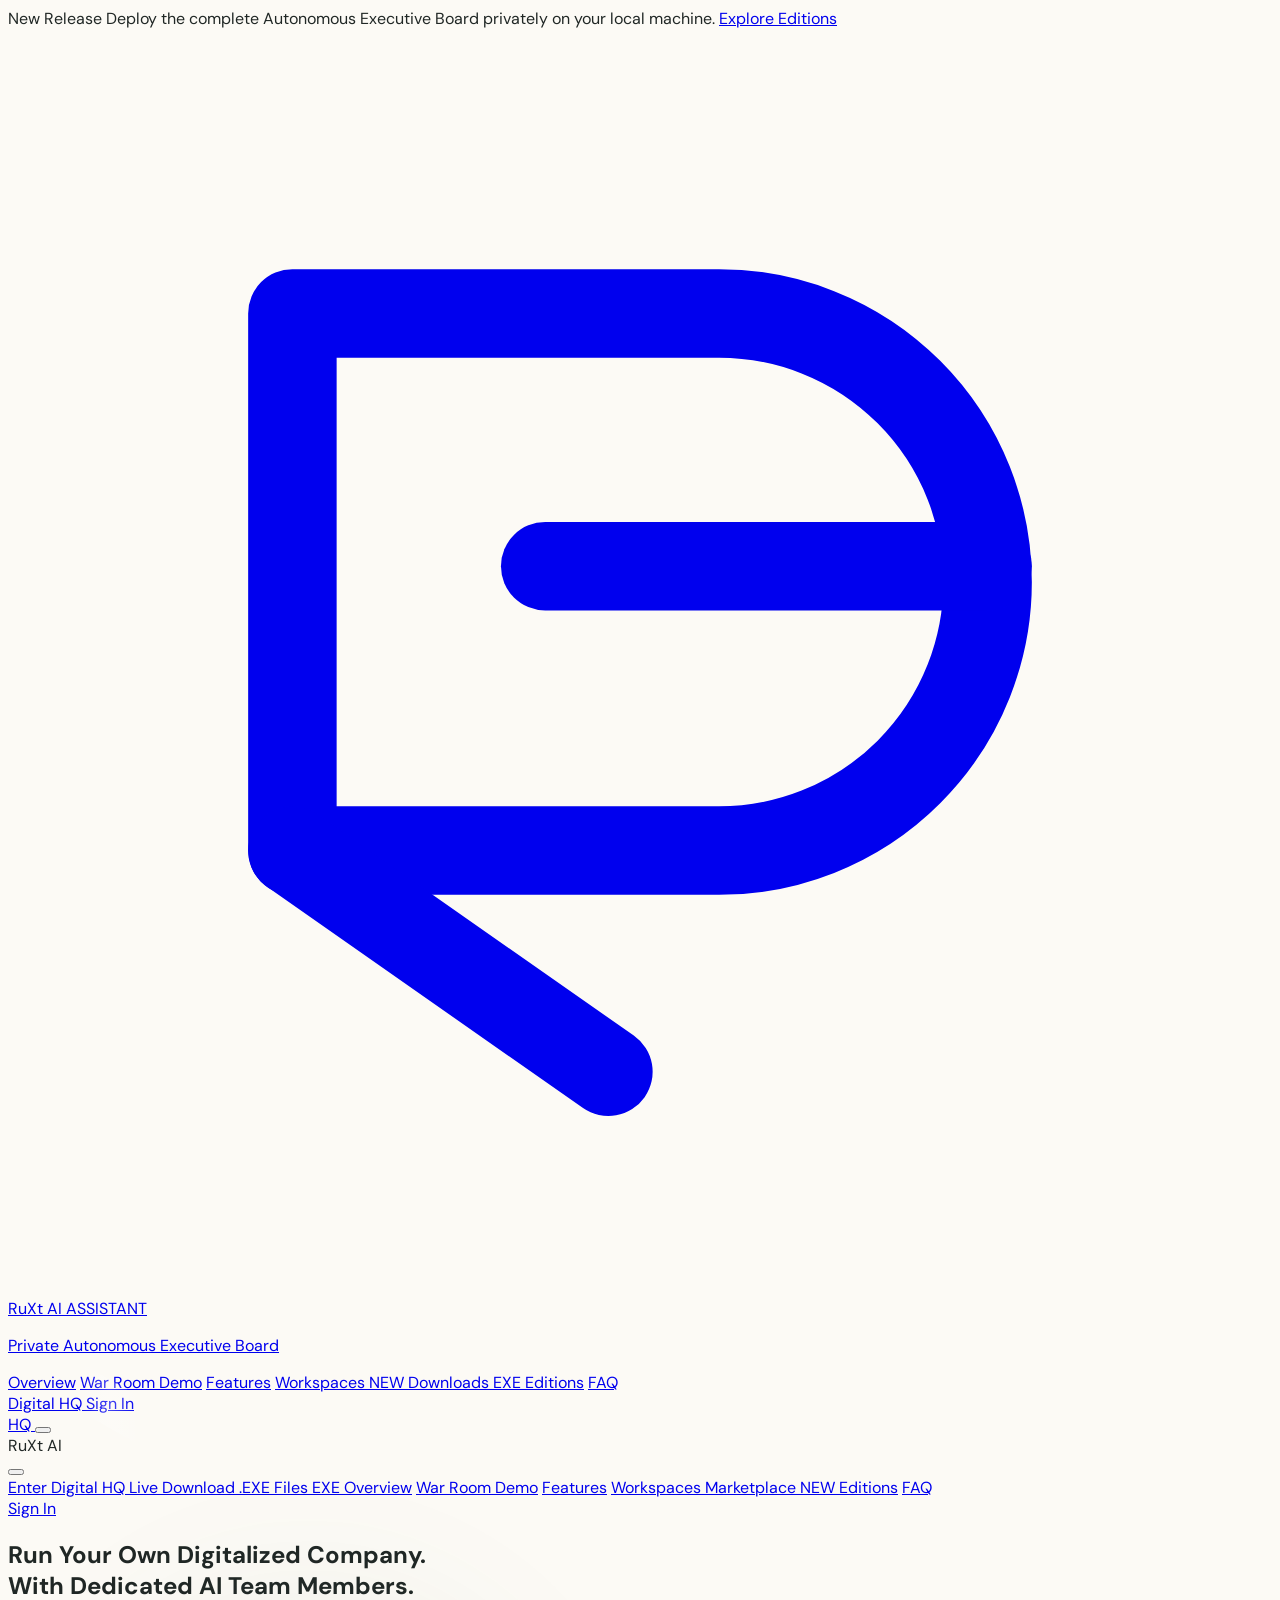
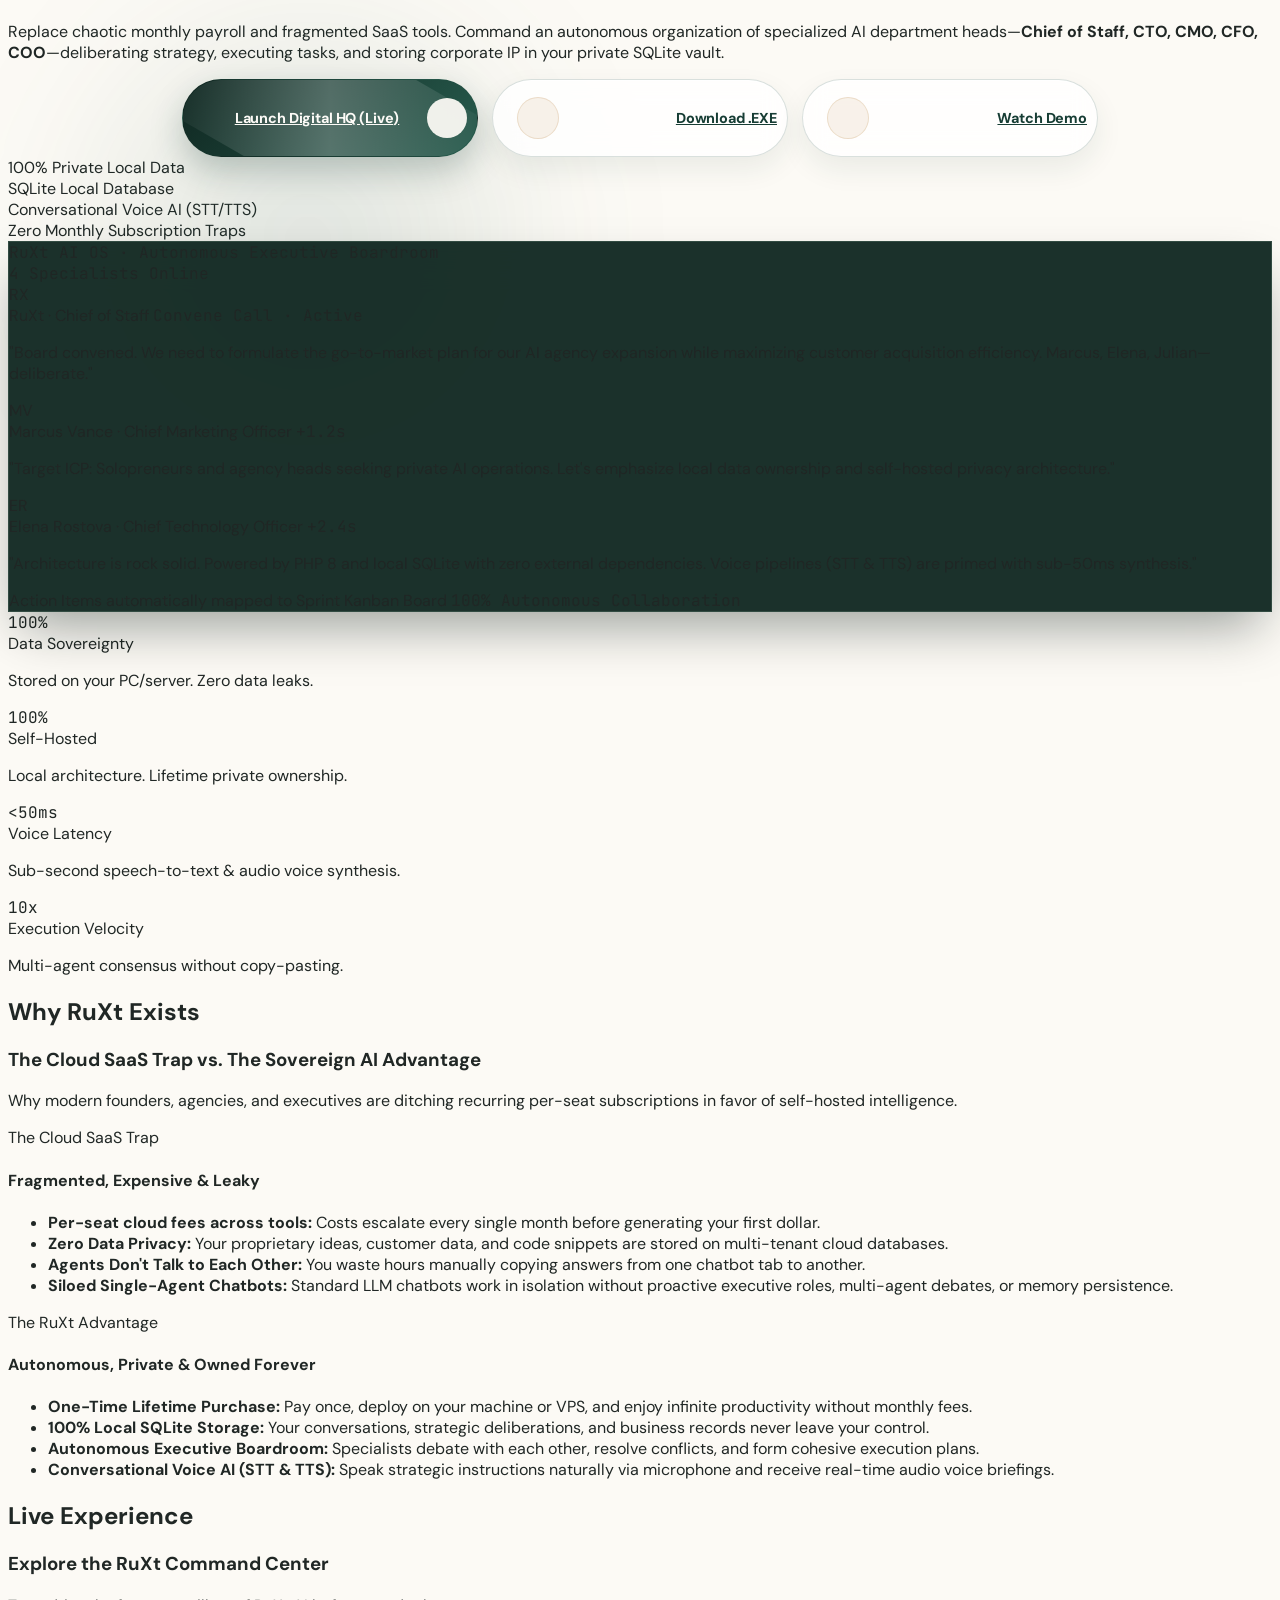
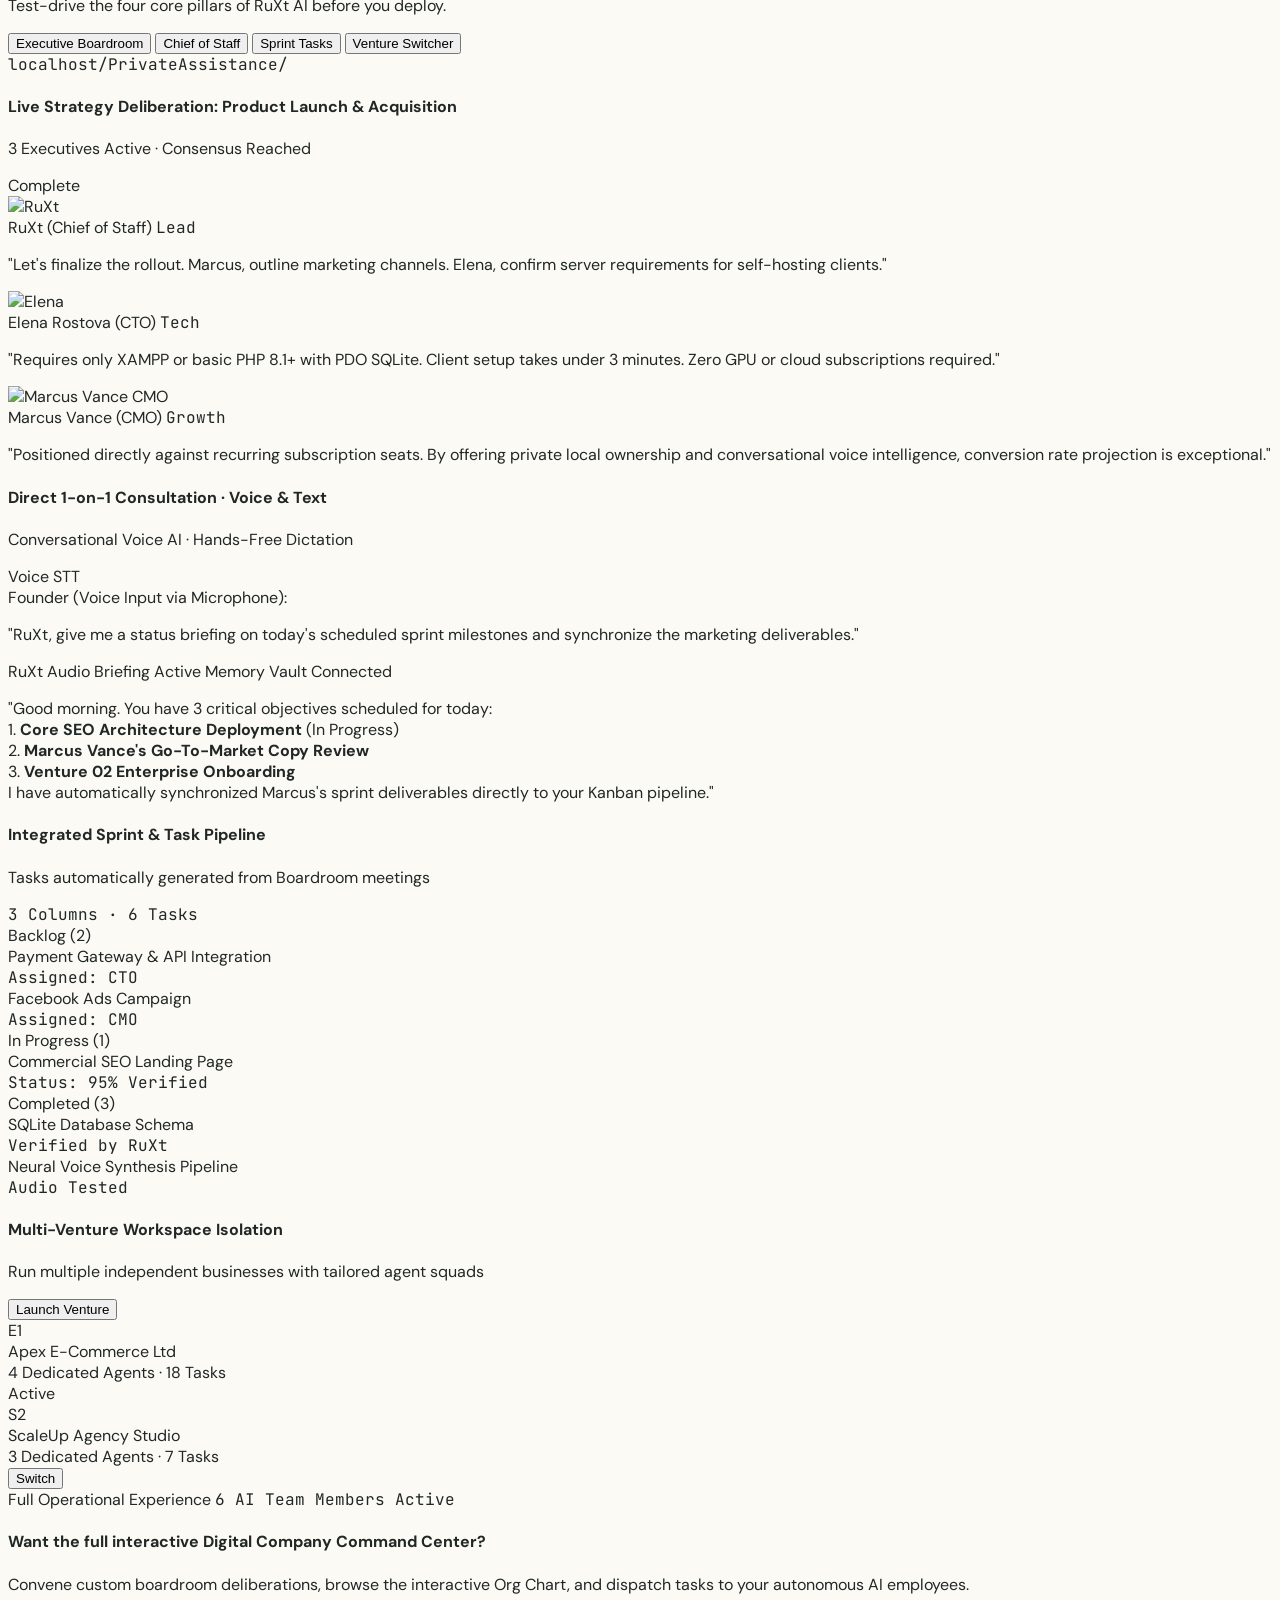
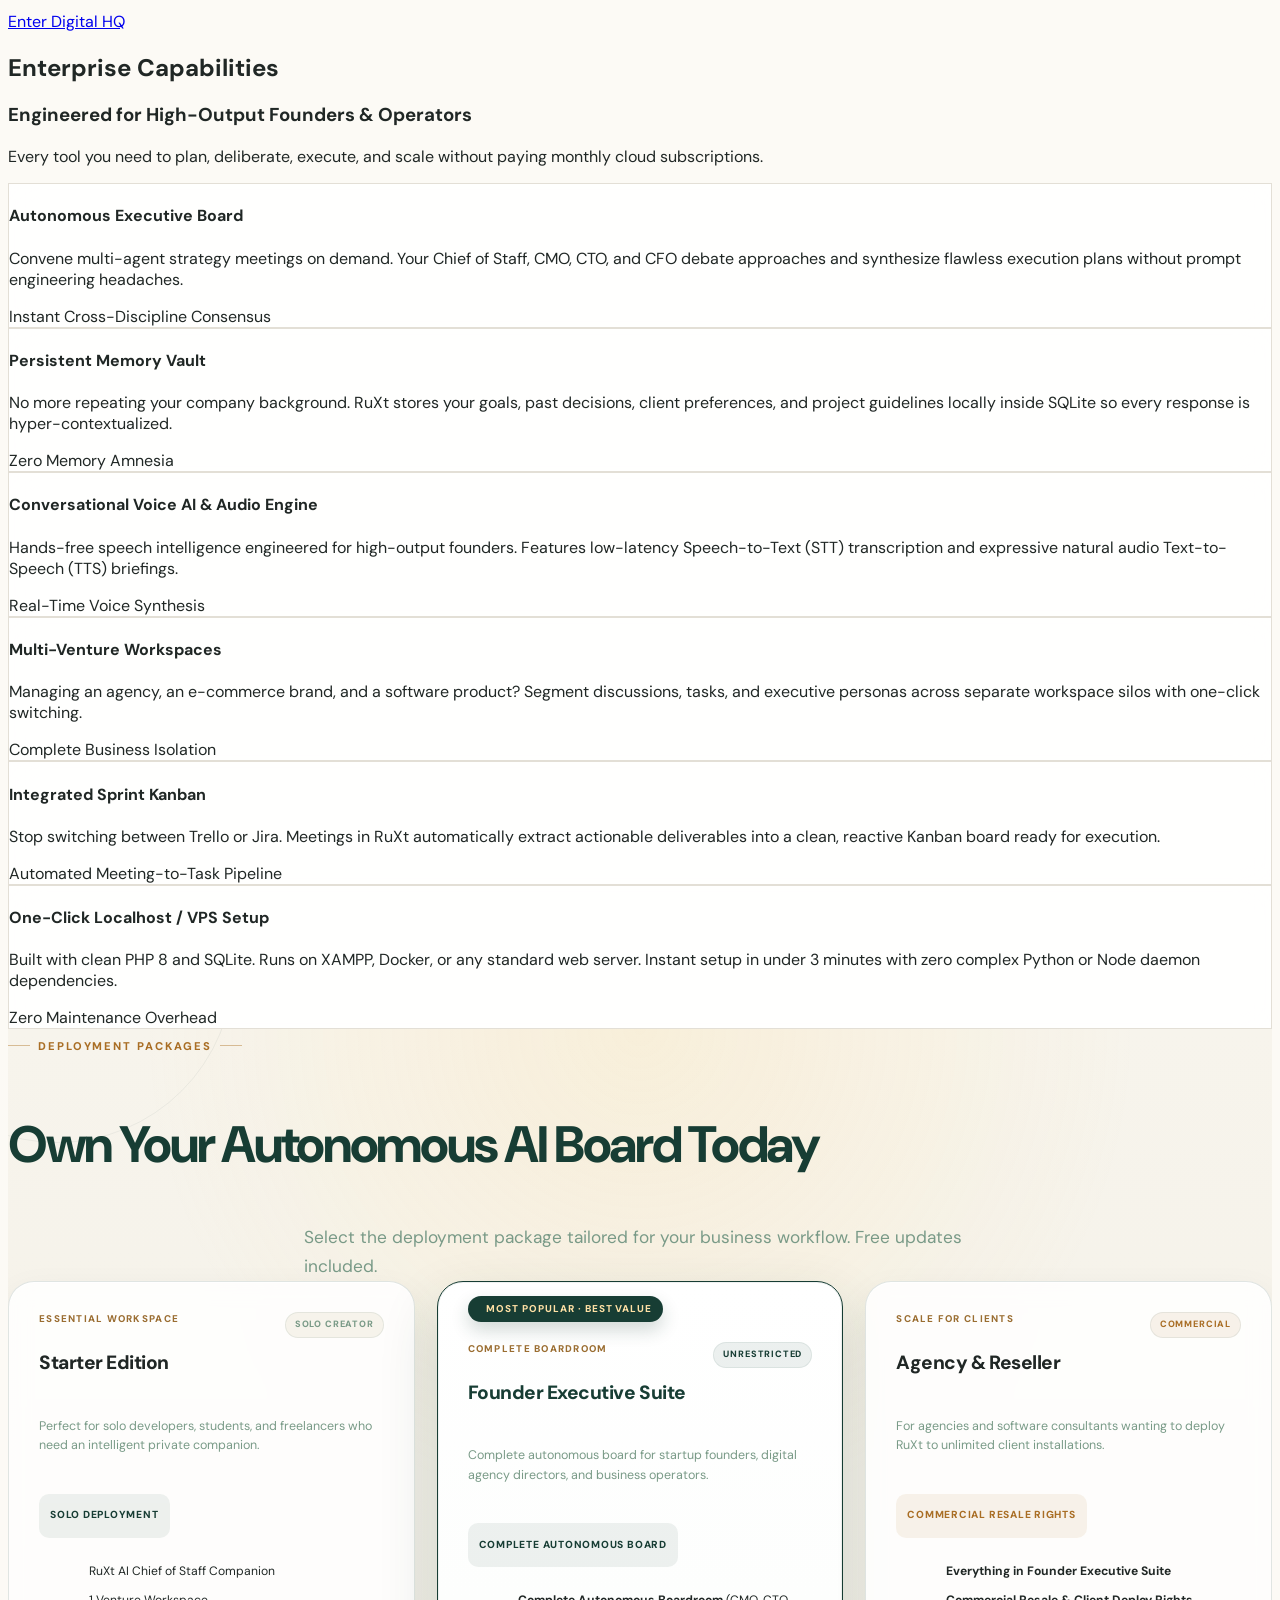
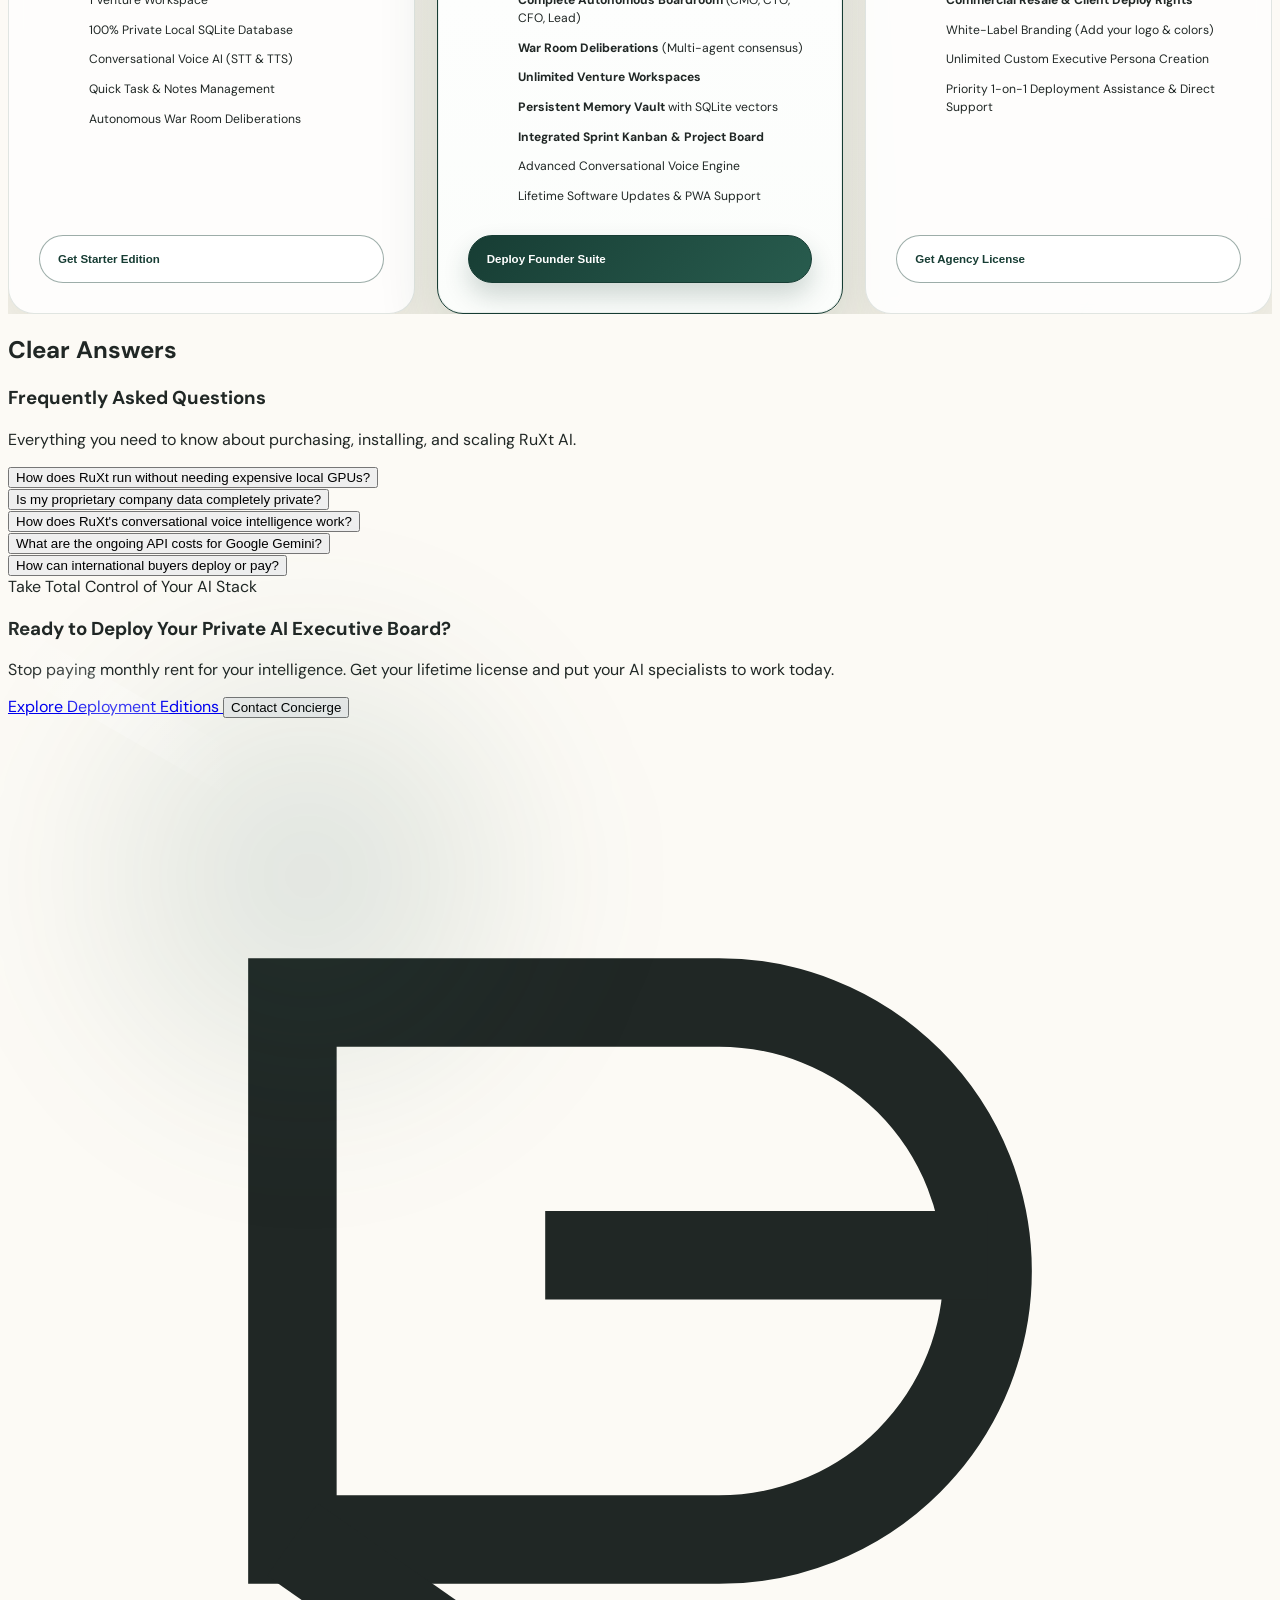
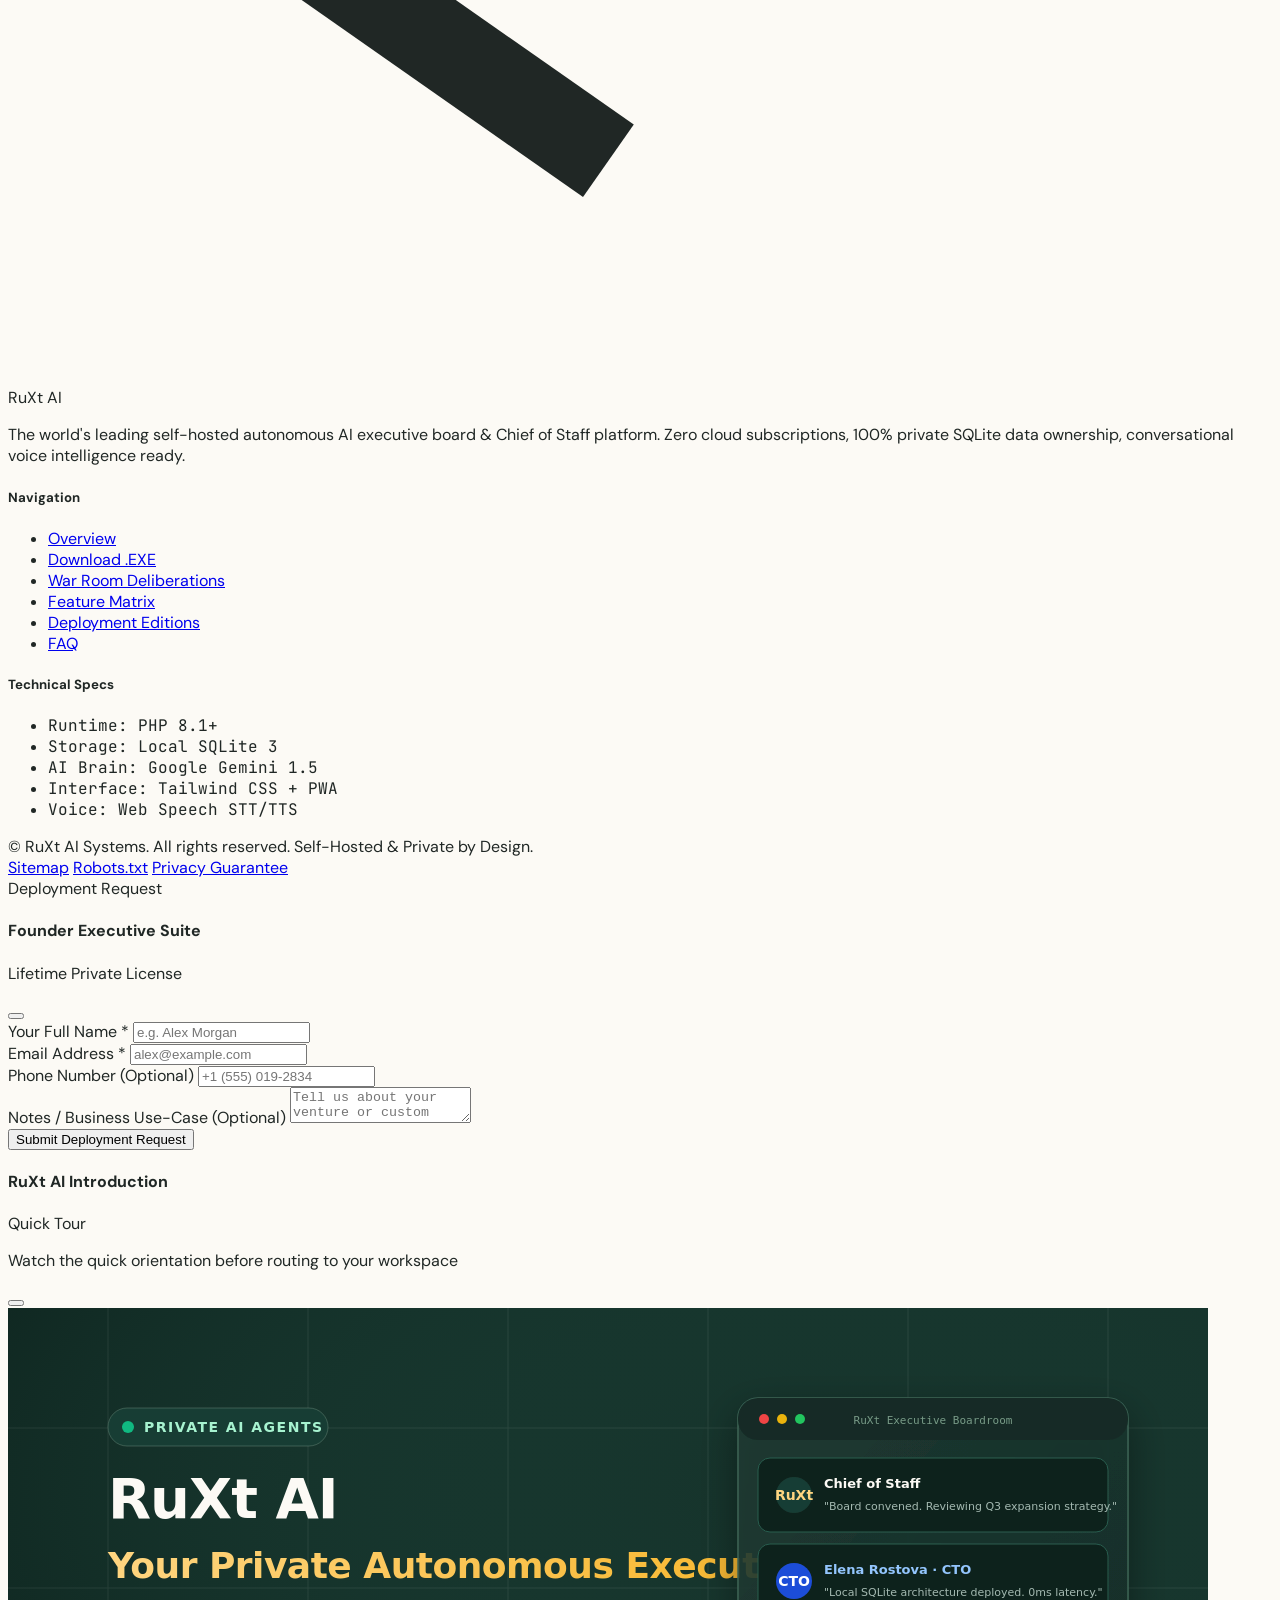
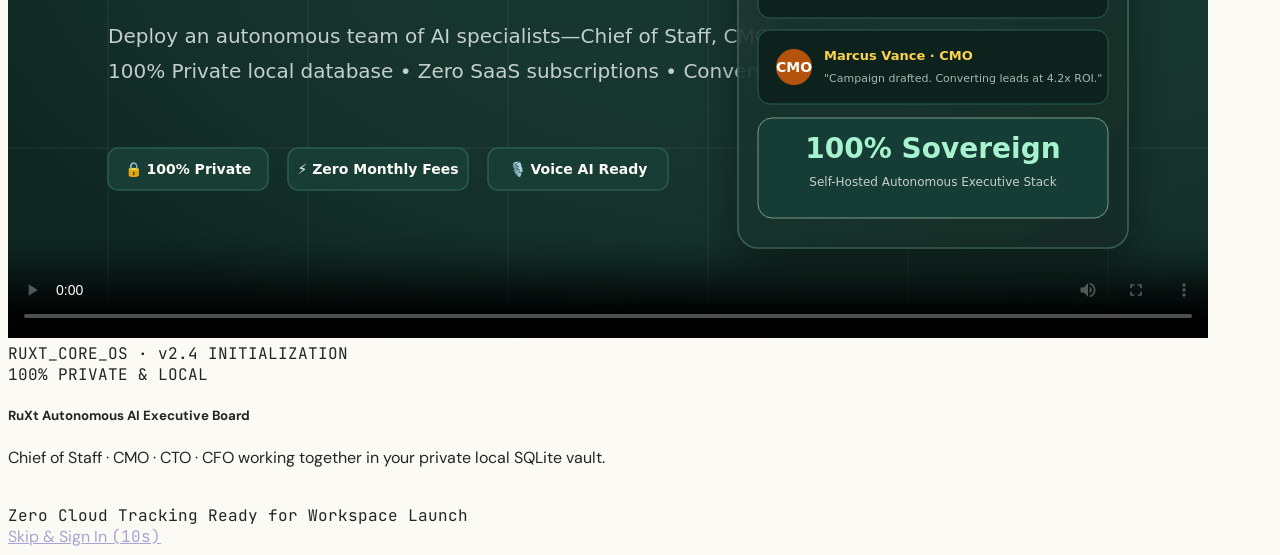
==== commit 54d1beb4: "feat: add Windows .exe download portal and standalone suite binaries" ====
--- a/index.html
+++ b/index.html
@@ -227,26 +227,39 @@
                     <span>Workspaces</span>
                     <span class="text-[9px] bg-[#b7843f]/15 text-[#b7843f] border border-[#b7843f]/30 px-1.5 py-0.2 rounded-full font-extrabold uppercase">NEW</span>
                 </a>
+                <a href="download.html" class="hover:text-[#173d34] transition-colors flex items-center gap-1.5 font-semibold text-[#173d34]">
+                    <i data-lucide="download" class="w-3.5 h-3.5 text-[#b7843f]"></i>
+                    <span>Downloads</span>
+                    <span class="text-[9px] bg-emerald-100 text-emerald-800 border border-emerald-300 px-1.5 py-0.2 rounded-full font-extrabold uppercase">EXE</span>
+                </a>
                 <a href="#editions" class="hover:text-[#173d34] transition-colors">Editions</a>
                 <a href="#faq" class="hover:text-[#173d34] transition-colors">FAQ</a>
             </nav>
 
             <!-- Right CTA Actions -->
-            <div class="hidden sm:flex items-center space-x-4">
-                <a href="#boardroom" class="text-xs font-bold text-[#173d34] hover:text-[#285c4e] px-3 py-2 rounded-xl border border-[#ddd8cc] hover:bg-[#f5f2e9] transition-all flex items-center gap-1.5">
-                    <i data-lucide="play-circle" class="w-4 h-4 text-[#b7843f]"></i>
-                    <span>Live Simulator</span>
+            <div class="hidden sm:flex items-center space-x-3">
+                <a href="hq.html" class="px-3.5 py-2 rounded-xl bg-[#173d34] hover:bg-[#285c4e] text-[#ffd580] text-xs font-bold border border-[#b7843f]/40 shadow-sm transition-all flex items-center gap-1.5 active:scale-95" title="Open Autonomous Digital Company HQ">
+                    <i data-lucide="building-2" class="w-3.5 h-3.5 text-[#ffd580]"></i>
+                    <span>Digital HQ</span>
+                    <span class="w-1.5 h-1.5 rounded-full bg-emerald-400 live-pulse"></span>
                 </a>
-                <a href="#" id="navSignInBtn" class="sign-in-btn btn-shimmer text-xs font-bold bg-[#173d34] hover:bg-[#285c4e] text-[#fcfaf5] px-5 py-2.5 rounded-full shadow-lg shadow-[#173d34]/20 transition-all flex items-center gap-1.5 active:scale-95" title="Sign In to RuXt AI Workspace">
-                    <i data-lucide="log-in" class="w-4 h-4"></i>
+                <a href="#" id="navSignInBtn" class="sign-in-btn btn-shimmer text-xs font-bold bg-[#f5f2e9] hover:bg-[#ede8dc] text-[#173d34] border border-[#ddd8cc] px-4 py-2 rounded-xl transition-all flex items-center gap-1.5 active:scale-95" title="Sign In to RuXt AI Workspace">
+                    <i data-lucide="log-in" class="w-3.5 h-3.5"></i>
                     <span>Sign In</span>
                 </a>
             </div>
 
-            <!-- Mobile Hamburger Button -->
-            <button id="mobileMenuBtn" aria-label="Open Navigation Menu" class="lg:hidden text-[#173d34] p-2 rounded-xl hover:bg-[#ede8dc] transition-colors">
-                <i data-lucide="menu" class="w-6 h-6"></i>
-            </button>
+            <!-- Mobile Controls -->
+            <div class="flex items-center gap-2 lg:hidden">
+                <a href="hq.html" class="px-3 py-1.5 rounded-xl bg-[#173d34] text-[#ffd580] text-xs font-bold border border-[#b7843f]/40 flex items-center gap-1 shadow-sm active:scale-95" title="Digital HQ">
+                    <i data-lucide="building-2" class="w-3.5 h-3.5 text-[#ffd580]"></i>
+                    <span>HQ</span>
+                    <span class="w-1.5 h-1.5 rounded-full bg-emerald-400 live-pulse"></span>
+                </a>
+                <button id="mobileMenuBtn" aria-label="Open Navigation Menu" class="text-[#173d34] p-2 rounded-xl hover:bg-[#ede8dc] transition-colors">
+                    <i data-lucide="menu" class="w-6 h-6"></i>
+                </button>
+            </div>
         </div>
 
         <!-- Mobile Drawer Menu -->
@@ -263,6 +276,14 @@
                     </div>
 
                     <nav class="mt-6 flex flex-col space-y-4 text-base font-bold text-[#202725]">
+                        <a href="hq.html" class="mobile-nav-link text-[#173d34] flex items-center justify-between p-2 rounded-xl bg-[#173d34]/10">
+                            <span class="flex items-center gap-2"><i data-lucide="building-2" class="w-4 h-4"></i> Enter Digital HQ</span>
+                            <span class="text-[9px] bg-emerald-600 text-white px-2 py-0.5 rounded-full uppercase">Live</span>
+                        </a>
+                        <a href="download.html" class="mobile-nav-link text-[#173d34] flex items-center justify-between p-2 rounded-xl hover:bg-[#173d34]/5">
+                            <span class="flex items-center gap-2"><i data-lucide="download" class="w-4 h-4 text-[#b7843f]"></i> Download .EXE Files</span>
+                            <span class="text-[9px] bg-emerald-100 text-emerald-800 border border-emerald-300 px-2 py-0.5 rounded-full font-extrabold uppercase">EXE</span>
+                        </a>
                         <a href="#overview" class="mobile-nav-link hover:text-[#173d34]">Overview</a>
                         <a href="#boardroom" class="mobile-nav-link hover:text-[#173d34]">War Room Demo</a>
                         <a href="#features" class="mobile-nav-link hover:text-[#173d34]">Features</a>
@@ -294,26 +315,31 @@
             <div class="max-w-7xl mx-auto px-4 sm:px-6 lg:px-8 relative z-10 text-center">
                 <!-- Main Punchy Headline -->
                 <h1 class="text-4xl sm:text-5xl md:text-6xl lg:text-7xl font-extrabold text-[#173d34] tracking-tight max-w-5xl mx-auto leading-[1.1] mb-6">
-                    Your AI Agents, Working Together. <br class="hidden sm:inline">
+                    Run Your Own Digitalized Company. <br class="hidden sm:inline">
                     <span class="bg-gradient-to-r from-[#173d34] via-[#285c4e] to-[#b7843f] bg-clip-text text-transparent">
-                        On Your Own Private Hardware.
+                        With Dedicated AI Team Members.
                     </span>
                 </h1>
 
                 <!-- Subtitle / Value Hook -->
                 <p class="text-lg sm:text-xl text-[#68716d] max-w-3xl mx-auto font-normal leading-relaxed mb-10">
-                    Replace chaotic monthly agency bills and fragmented SaaS tools. Deploy an autonomous team of AI specialists—<strong>Chief of Staff, CMO, CTO, CFO</strong>—deliberating strategy, executing tasks, and remembering everything in your private SQLite database.
+                    Replace chaotic monthly payroll and fragmented SaaS tools. Command an autonomous organization of specialized AI department heads—<strong>Chief of Staff, CTO, CMO, CFO, COO</strong>—deliberating strategy, executing tasks, and storing corporate IP in your private SQLite vault.
                 </p>
 
                 <!-- CTA Action Buttons -->
                 <div class="hero-cta-group mb-12">
-                    <a href="#editions" class="hero-cta hero-cta-primary btn-shimmer">
-                        <span>Explore Editions</span>
+                    <a href="hq.html" class="hero-cta hero-cta-primary btn-shimmer">
+                        <i data-lucide="building-2" class="w-4 h-4 text-[#ffd580]"></i>
+                        <span>Launch Digital HQ (Live)</span>
                         <span class="hero-cta-icon" aria-hidden="true"><i data-lucide="arrow-right"></i></span>
+                    </a>
+                    <a href="download.html" class="hero-cta hero-cta-secondary border border-[#173d34]/20 hover:border-[#173d34]">
+                        <span class="hero-cta-icon" aria-hidden="true"><i data-lucide="download" class="text-[#b7843f]"></i></span>
+                        <span>Download .EXE</span>
                     </a>
                     <a href="#boardroom" class="hero-cta hero-cta-secondary">
                         <span class="hero-cta-icon" aria-hidden="true"><i data-lucide="play"></i></span>
-                        <span>Watch Boardroom Demo</span>
+                        <span>Watch Demo</span>
                     </a>
                 </div>
 
@@ -740,6 +766,23 @@
                         </div>
                     </div>
                 </div>
+
+                <!-- Digital HQ Launch Callout Banner -->
+                <div class="mt-10 max-w-4xl mx-auto p-6 rounded-3xl bg-gradient-to-r from-[#173d34] via-[#102d26] to-[#0f2620] text-[#fcfaf5] border border-[#285c4e] shadow-xl flex flex-col sm:flex-row items-center justify-between gap-5">
+                    <div class="space-y-1 text-center sm:text-left">
+                        <div class="flex items-center justify-center sm:justify-start gap-2">
+                            <span class="px-2.5 py-0.5 rounded-full text-[10px] font-bold bg-[#b7843f] text-[#fcfaf5] uppercase tracking-wider">Full Operational Experience</span>
+                            <span class="text-xs text-[#a7f3d0] font-mono">6 AI Team Members Active</span>
+                        </div>
+                        <h4 class="text-lg font-bold text-[#fcfaf5]">Want the full interactive Digital Company Command Center?</h4>
+                        <p class="text-xs text-[#d1ded9]">Convene custom boardroom deliberations, browse the interactive Org Chart, and dispatch tasks to your autonomous AI employees.</p>
+                    </div>
+                    <a href="hq.html" class="px-6 py-3 rounded-2xl bg-[#ffd580] hover:bg-[#ffe299] text-[#173d34] text-xs font-black shadow-lg transition-all flex items-center gap-2 whitespace-nowrap active:scale-95">
+                        <i data-lucide="building-2" class="w-4 h-4"></i>
+                        <span>Enter Digital HQ</span>
+                        <i data-lucide="arrow-right" class="w-4 h-4"></i>
+                    </a>
+                </div>
             </div>
         </section>
 
@@ -1147,6 +1190,7 @@
                     <h5 class="text-xs font-bold uppercase tracking-wider text-[#fcfaf5]">Navigation</h5>
                     <ul class="space-y-2 text-xs">
                         <li><a href="#overview" class="hover:text-[#ffd580] transition-colors">Overview</a></li>
+                        <li><a href="download.html" class="hover:text-[#ffd580] text-[#ffd580] font-semibold transition-colors flex items-center gap-1.5"><i data-lucide="download" class="w-3.5 h-3.5 text-[#ffd580]"></i> Download .EXE</a></li>
                         <li><a href="#boardroom" class="hover:text-[#ffd580] transition-colors">War Room Deliberations</a></li>
                         <li><a href="#features" class="hover:text-[#ffd580] transition-colors">Feature Matrix</a></li>
                         <li><a href="#editions" class="hover:text-[#ffd580] transition-colors">Deployment Editions</a></li>
--- a/assets/css/custom.css
+++ b/assets/css/custom.css
@@ -836,4 +836,222 @@
     box-shadow: 0 2px 8px rgba(23, 61, 52, 0.35);
 }
 
-
+/* ==========================================================================
+   RuXt Autonomous Digital Company HQ & Executive Board Styling
+   ========================================================================== */
+
+/* Cognitive & Status Pulse Animations */
+@keyframes cognitiveGlow {
+    0%, 100% {
+        box-shadow: 0 0 0 0 rgba(23, 61, 52, 0.35);
+    }
+    50% {
+        box-shadow: 0 0 0 8px rgba(23, 61, 52, 0);
+    }
+}
+
+.cognitive-pulse {
+    animation: cognitiveGlow 2.5s infinite;
+}
+
+@keyframes voiceWaveAnim {
+    0%, 100% { height: 4px; }
+    50% { height: 18px; }
+}
+
+.voice-wave-bar {
+    display: inline-block;
+    width: 3px;
+    background-color: #ffd580;
+    border-radius: 2px;
+    margin: 0 1px;
+    animation: voiceWaveAnim 1.2s infinite ease-in-out;
+}
+.voice-wave-bar:nth-child(2) { animation-delay: 0.15s; }
+.voice-wave-bar:nth-child(3) { animation-delay: 0.3s; }
+.voice-wave-bar:nth-child(4) { animation-delay: 0.45s; }
+.voice-wave-bar:nth-child(5) { animation-delay: 0.2s; }
+
+/* Org Chart Hierarchy Lines & Cards */
+.org-tree {
+    position: relative;
+}
+
+.org-connector-vertical {
+    width: 2px;
+    background: linear-gradient(180deg, #173d34 0%, #b7843f 50%, #ddd8cc 100%);
+    margin: 0 auto;
+}
+
+.org-connector-horizontal {
+    height: 2px;
+    background: #ddd8cc;
+}
+
+.org-card {
+    transition: all 0.25s cubic-bezier(0.16, 1, 0.3, 1);
+}
+
+.org-card:hover {
+    transform: translateY(-3px);
+    box-shadow: 0 12px 24px -8px rgba(23, 61, 52, 0.12);
+}
+
+/* Executive Speech Bubble Styles */
+.speech-bubble-ruxt {
+    border-left: 3px solid #173d34;
+    background: #f4f8f6;
+}
+
+.speech-bubble-cto {
+    border-left: 3px solid #2563eb;
+    background: #eff6ff;
+}
+
+.speech-bubble-cmo {
+    border-left: 3px solid #d97706;
+    background: #fffbeb;
+}
+
+.speech-bubble-cfo {
+    border-left: 3px solid #059669;
+    background: #ecfdf5;
+}
+
+.speech-bubble-coo {
+    border-left: 3px solid #7c3aed;
+    background: #f5f3ff;
+}
+
+.speech-bubble-legal {
+    border-left: 3px solid #475569;
+    background: #f8fafc;
+}
+
+/* Typing Ellipsis for Real-time AI Deliberation */
+.typing-dot {
+    display: inline-block;
+    width: 5px;
+    height: 5px;
+    border-radius: 50%;
+    background-color: #68716d;
+    margin: 0 1px;
+    animation: typingBounce 1.4s infinite ease-in-out;
+}
+.typing-dot:nth-child(1) { animation-delay: -0.32s; }
+.typing-dot:nth-child(2) { animation-delay: -0.16s; }
+
+@keyframes typingBounce {
+    0%, 80%, 100% { transform: scale(0); opacity: 0.4; }
+    40% { transform: scale(1); opacity: 1; }
+}
+
+/* Department Floor Interactive Cards */
+.dept-floor-card {
+    transition: all 0.25s ease;
+}
+.dept-floor-card:hover {
+    border-color: #173d34;
+    background-color: #ffffff;
+}
+
+/* Kanban Drag & Drop Visuals */
+.kanban-column {
+    min-height: 280px;
+}
+
+.kanban-task-card {
+    cursor: grab;
+    transition: transform 0.15s ease, box-shadow 0.15s ease;
+}
+
+.kanban-task-card:active {
+    cursor: grabbing;
+    transform: scale(0.98);
+}
+
+.kanban-task-card:hover {
+    box-shadow: 0 6px 14px -3px rgba(23, 61, 52, 0.08);
+}
+
+/* Interactive Pill Badges */
+.badge-role-lead {
+    background: rgba(23, 61, 52, 0.12);
+    color: #173d34;
+    border: 1px solid rgba(23, 61, 52, 0.25);
+}
+
+.badge-role-tech {
+    background: rgba(37, 99, 235, 0.12);
+    color: #1d4ed8;
+    border: 1px solid rgba(37, 99, 235, 0.25);
+}
+
+.badge-role-growth {
+    background: rgba(217, 119, 6, 0.12);
+    color: #b45309;
+    border: 1px solid rgba(217, 119, 6, 0.25);
+}
+
+.badge-role-finance {
+    background: rgba(5, 150, 105, 0.12);
+    color: #047857;
+    border: 1px solid rgba(5, 150, 105, 0.25);
+}
+
+.badge-role-ops {
+    background: rgba(124, 58, 237, 0.12);
+    color: #6d28d9;
+    border: 1px solid rgba(124, 58, 237, 0.25);
+}
+
+/* ==========================================================================
+   Responsive Helpers & Mobile Enhancements
+   ========================================================================== */
+
+/* Hide scrollbar for Chrome, Safari and Opera */
+.no-scrollbar::-webkit-scrollbar {
+    display: none;
+}
+
+/* Hide scrollbar for IE, Edge and Firefox */
+.no-scrollbar {
+    -ms-overflow-style: none;  /* IE and Edge */
+    scrollbar-width: none;  /* Firefox */
+    -webkit-overflow-scrolling: touch;
+}
+
+/* Smooth Touch Scrolling on iOS */
+.touch-scroll {
+    -webkit-overflow-scrolling: touch;
+    scroll-behavior: smooth;
+}
+
+/* Mobile Modal Scrolling Container */
+.modal-content-scroll {
+    max-height: 85vh;
+    overflow-y: auto;
+    -webkit-overflow-scrolling: touch;
+}
+
+/* Responsive Touch Target Helper (min 44px on touch) */
+@media (max-width: 640px) {
+    .touch-target {
+        min-height: 44px;
+    }
+    
+    /* Optimize padding and layout for small mobile screens (e.g. 360px - 414px) */
+    .mobile-compact-p {
+        padding: 0.875rem !important;
+    }
+
+    /* Prevent mobile text wrap awkwardness on badges */
+    .mobile-badge-compact {
+        font-size: 8.5px !important;
+        padding: 0.15rem 0.4rem !important;
+    }
+}
+
+
+
+
